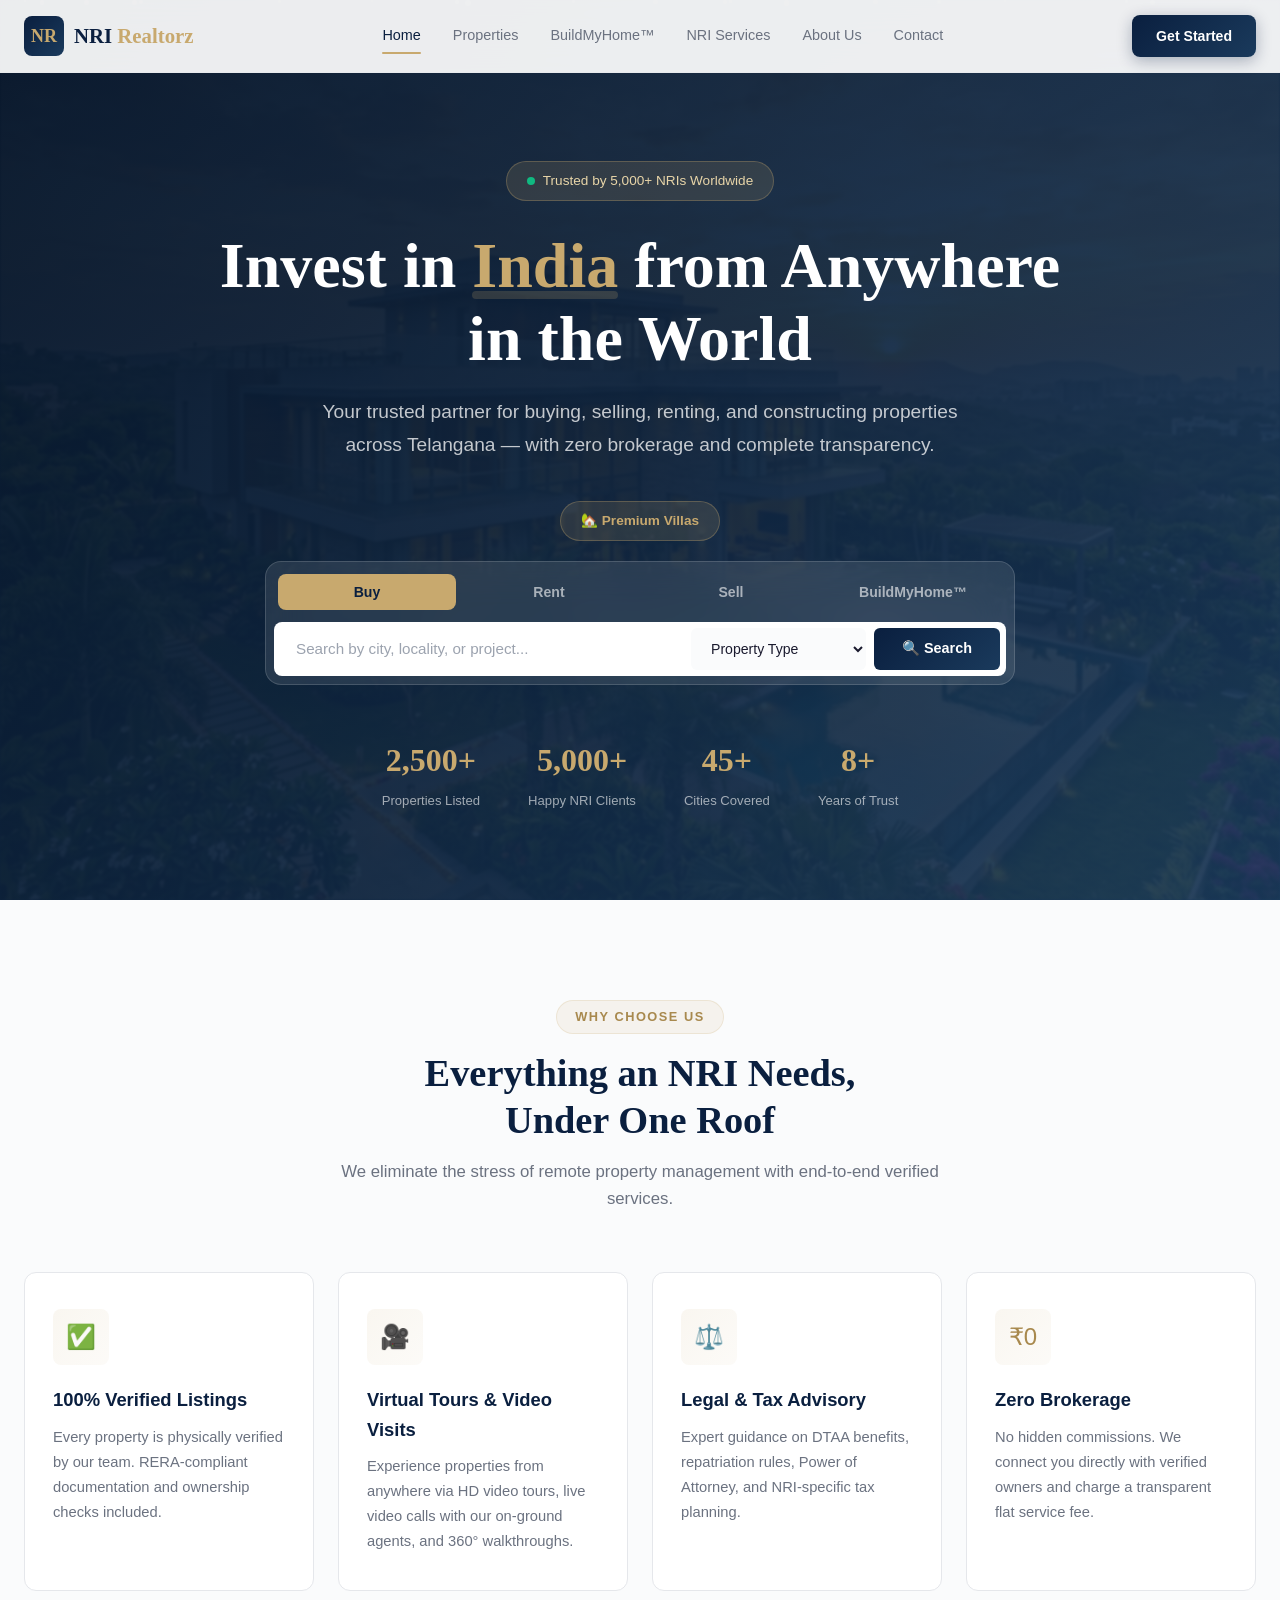
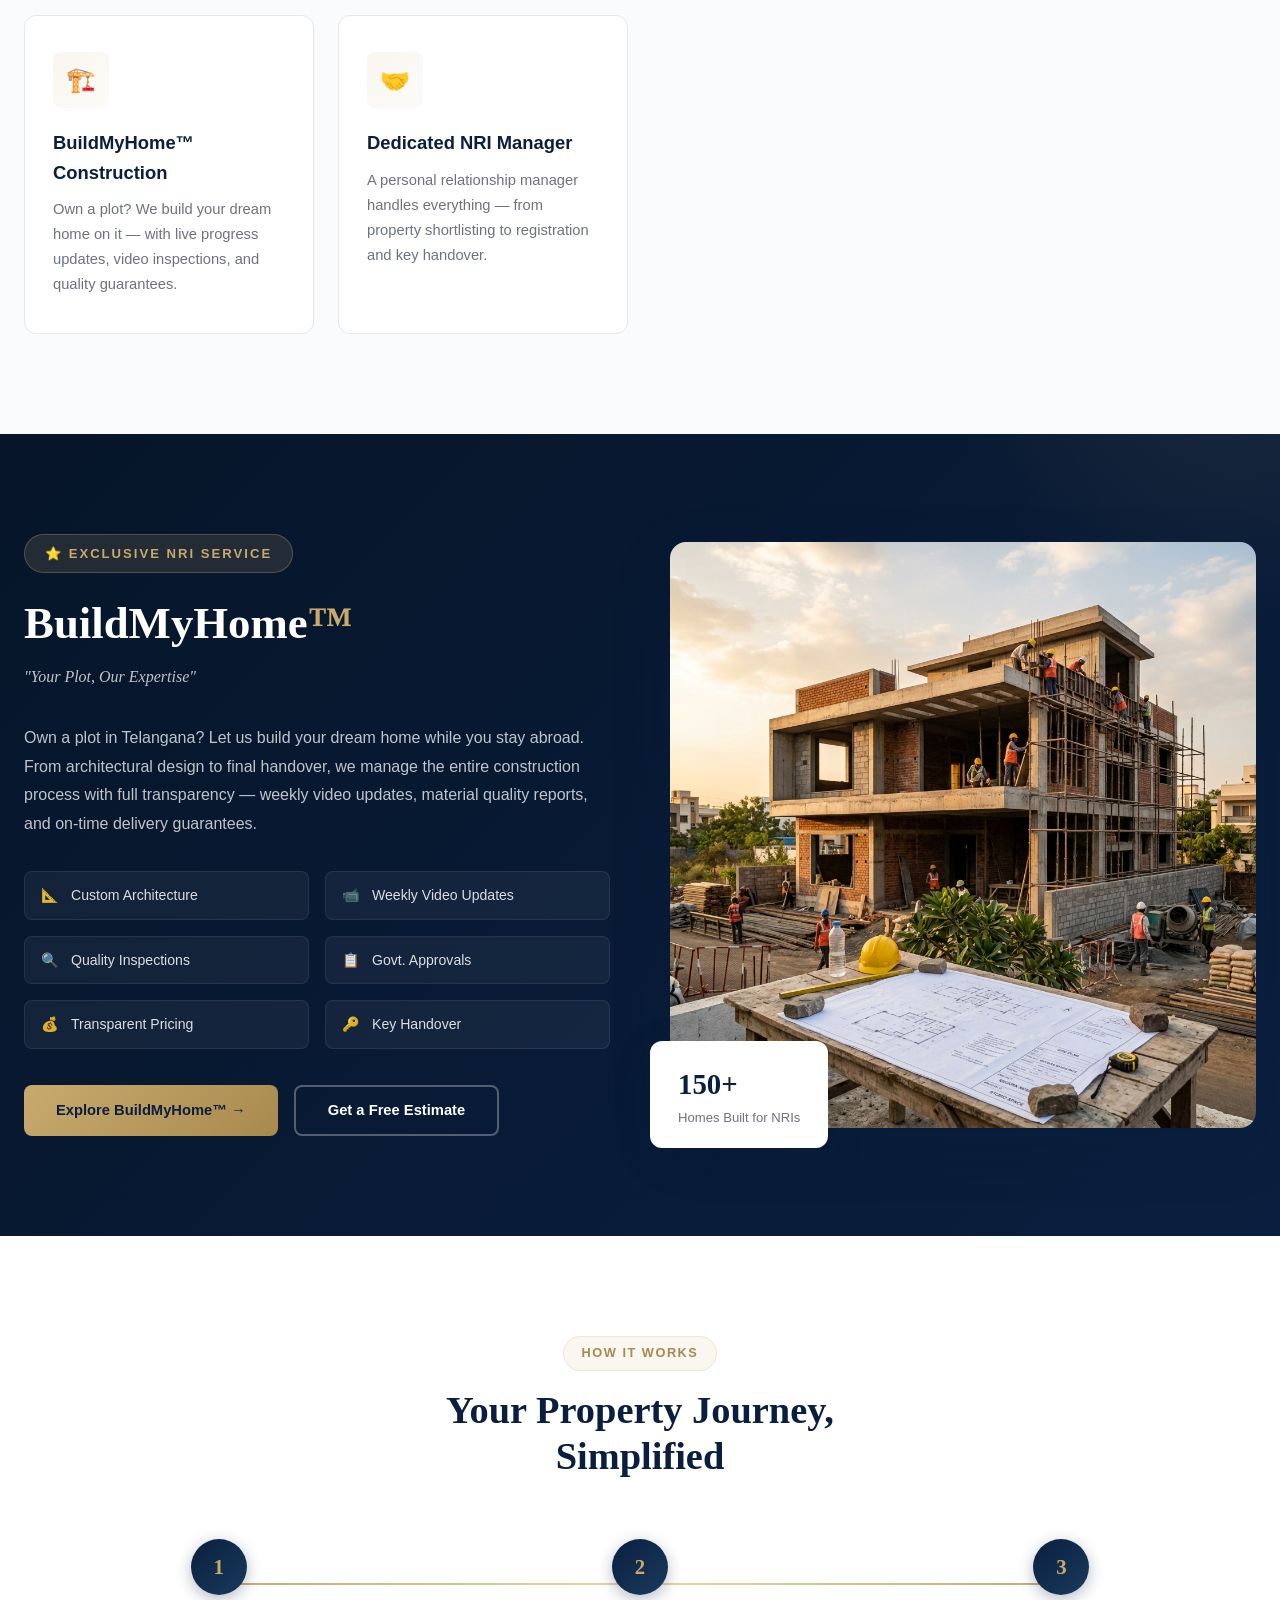
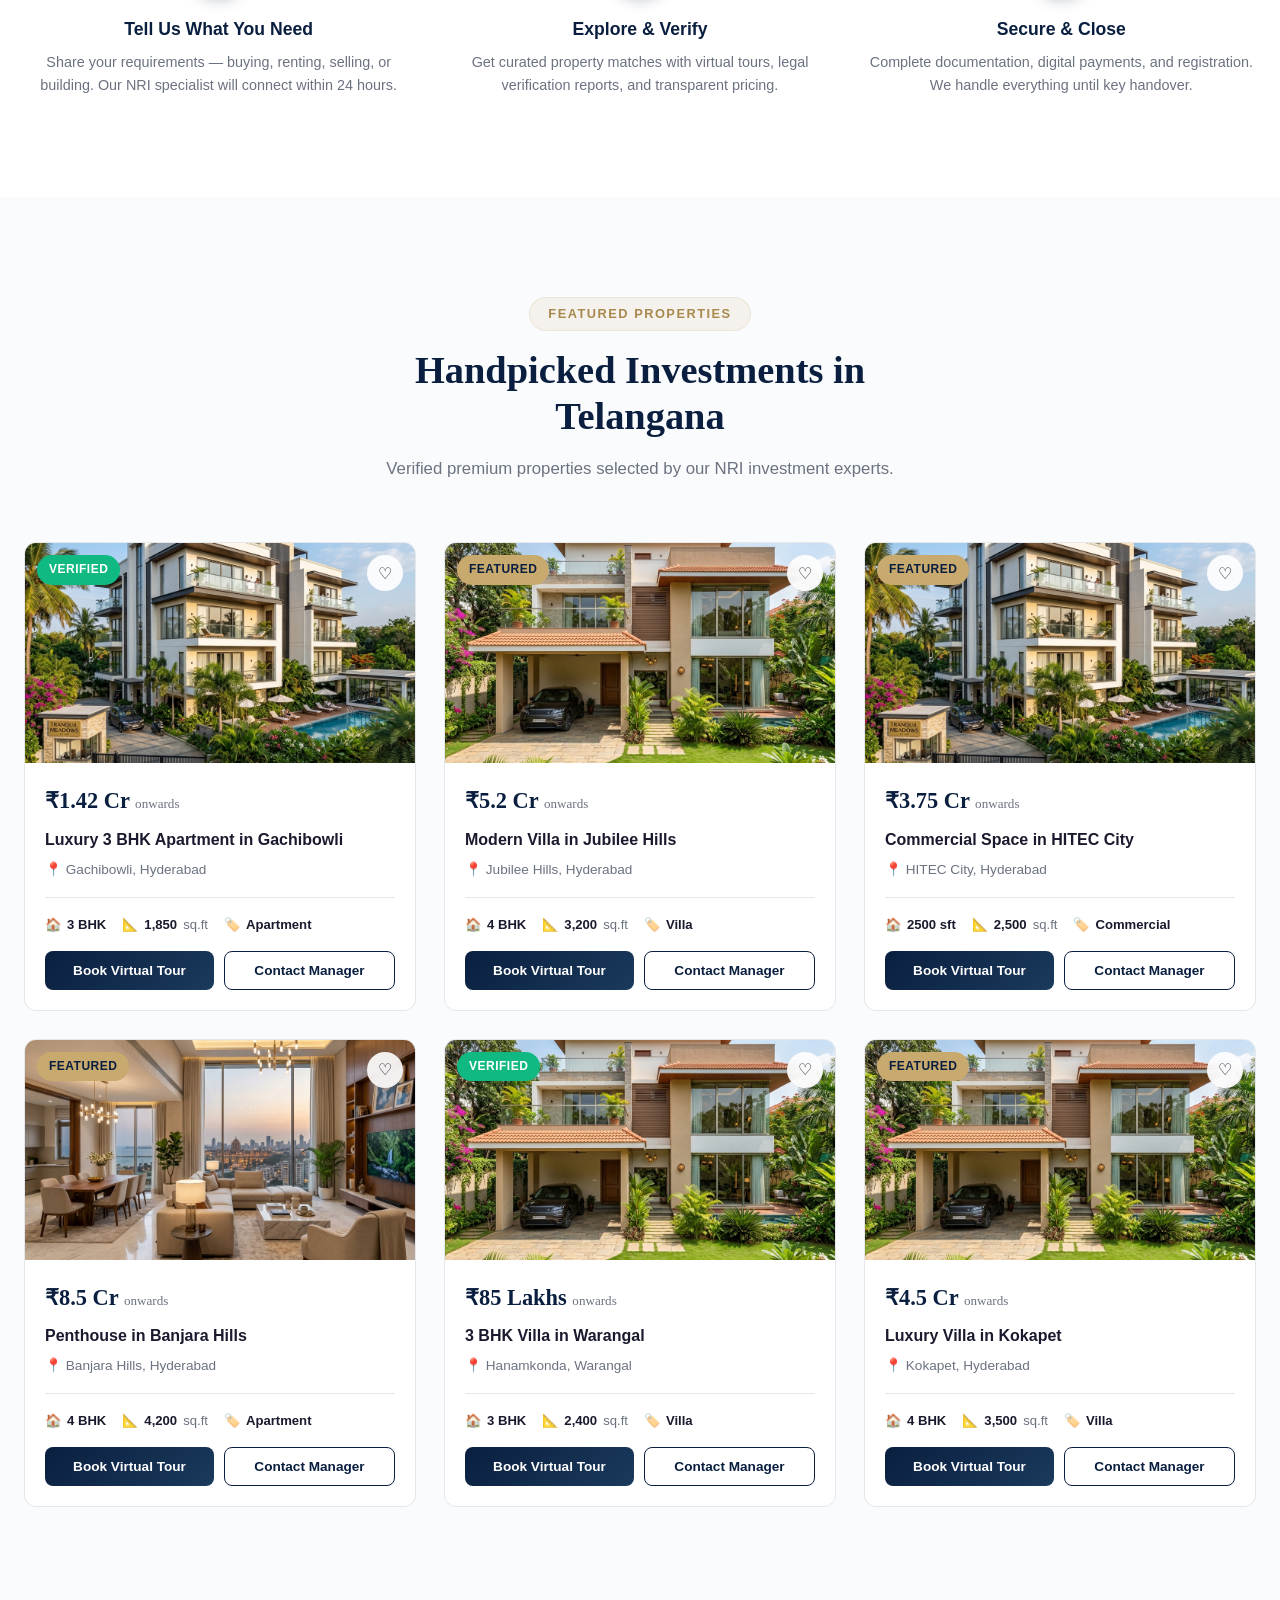
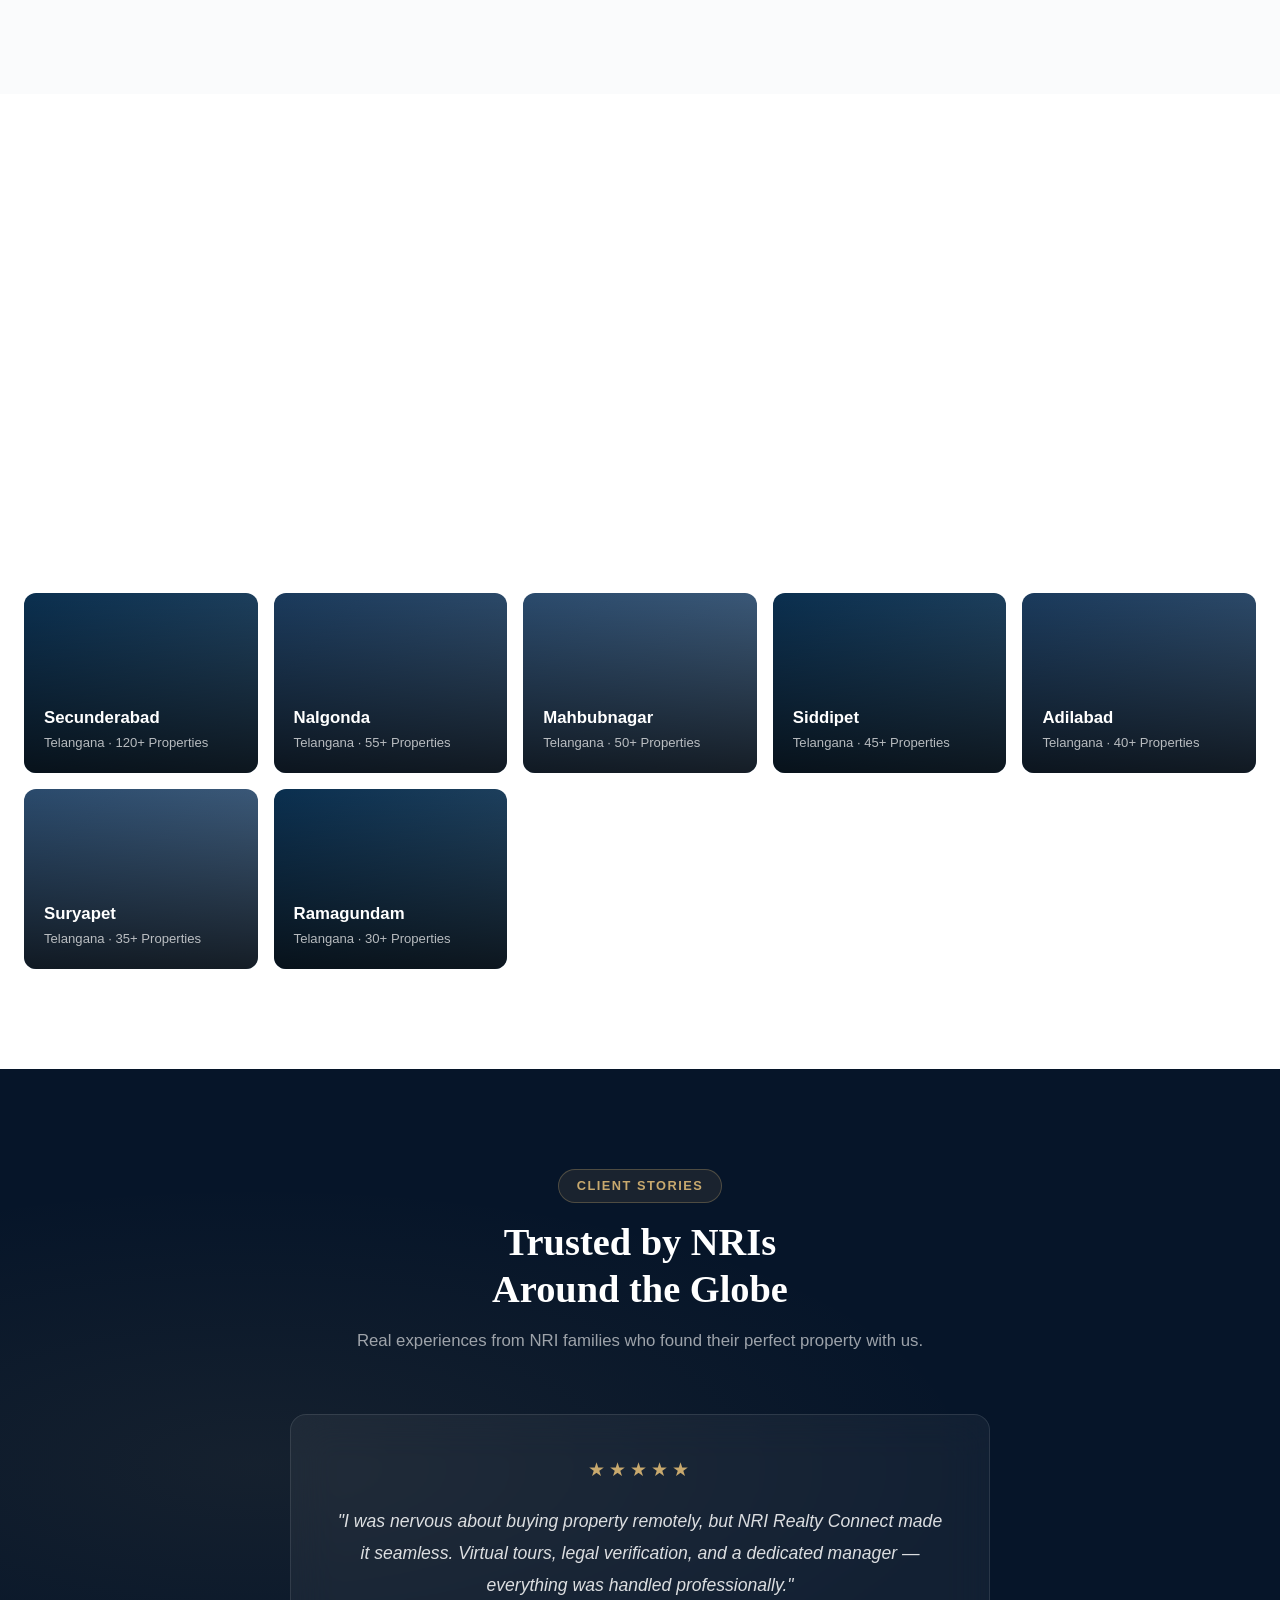
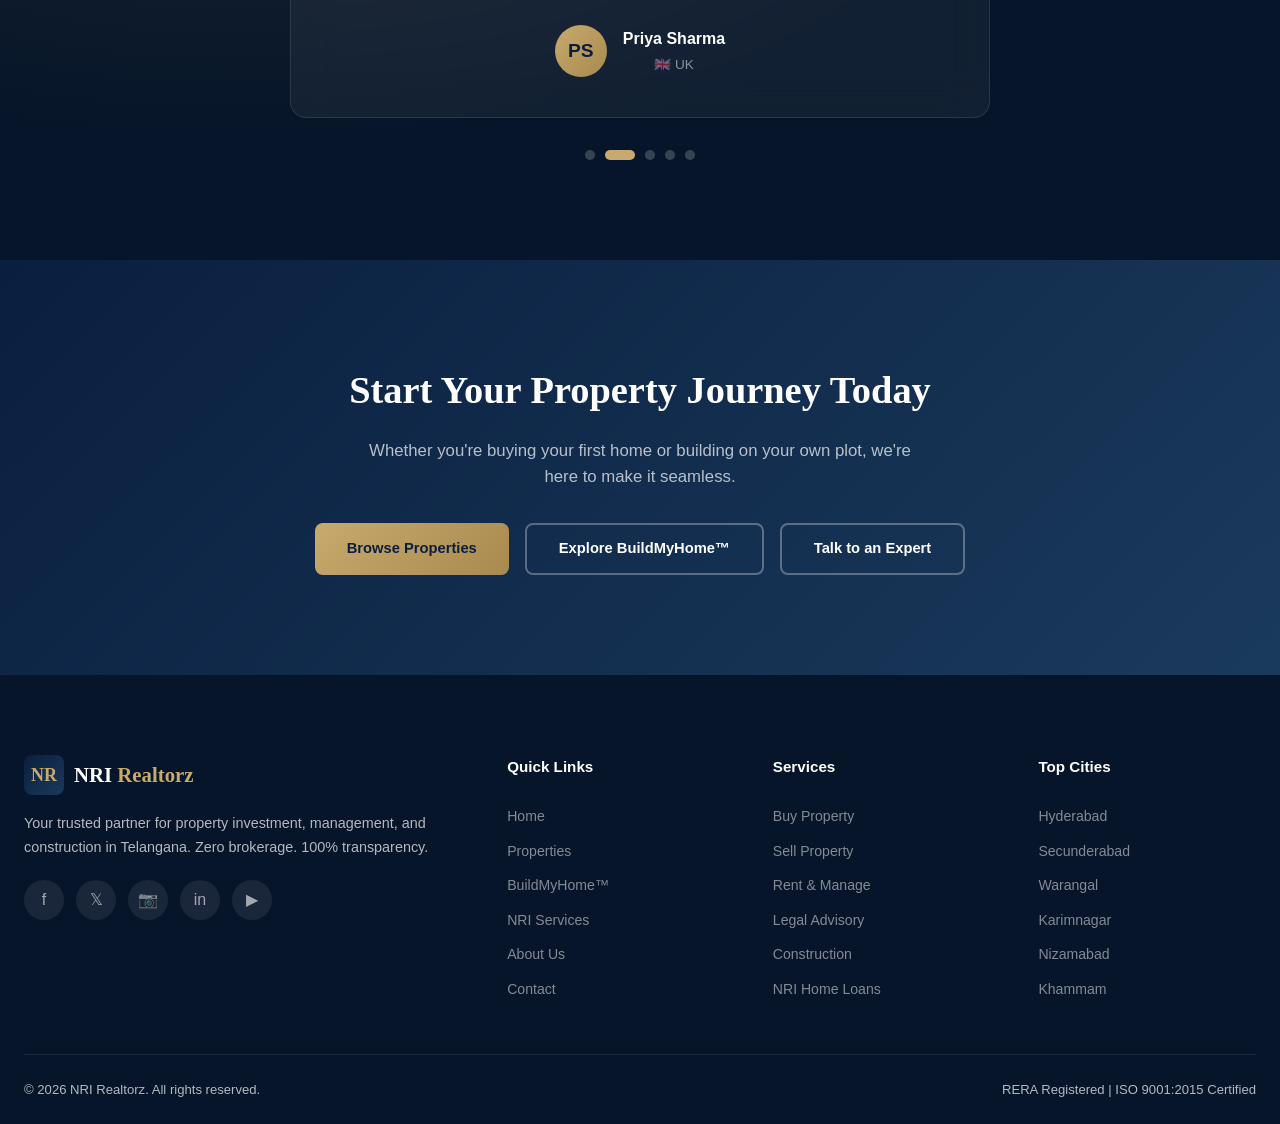
==== index.html @ 064e8bcd "Major update: Rebrand to NRI Realtorz, hero carousel with 15s rotation, Telangana market prices, gov" ====
<!DOCTYPE html>
<html lang="en">
<head>
  <meta charset="UTF-8">
  <meta name="viewport" content="width=device-width, initial-scale=1.0">
  <title>NRI Realtorz — Invest in India from Anywhere in the World</title>
  <meta name="description" content="Premium property platform for NRIs. Buy, sell, rent and manage properties in Telangana. Zero brokerage, verified listings, virtual tours, BuildMyHome™ construction service.">
  <meta property="og:title" content="NRI Realtorz — Your Trusted NRI Property Partner">
  <meta property="og:description" content="Invest in India from anywhere. Verified properties, zero brokerage, legal support.">
  <meta property="og:type" content="website">
  <meta property="og:url" content="https://nrirealterz.com/">
  <meta property="og:image" content="https://nrirealterz.com/images/hero-cityscape.png">
  <meta name="twitter:card" content="summary_large_image">
  <meta name="twitter:title" content="NRI Realtorz — Invest in India from Anywhere">
  <meta name="twitter:description" content="Premium property platform for NRIs. Zero brokerage, verified listings, BuildMyHome™ construction service.">
  <!-- Security Meta Tags -->
  <meta http-equiv="X-Content-Type-Options" content="nosniff">
  <meta http-equiv="X-Frame-Options" content="DENY">
  <meta http-equiv="X-XSS-Protection" content="1; mode=block">
  <meta http-equiv="Content-Security-Policy" content="default-src 'self'; script-src 'self' 'unsafe-inline' https://fonts.googleapis.com; style-src 'self' 'unsafe-inline' https://fonts.googleapis.com https://fonts.gstatic.com; font-src 'self' https://fonts.gstatic.com; img-src 'self' data: https:; connect-src 'self'; frame-ancestors 'none';">
  <meta name="referrer" content="strict-origin-when-cross-origin">
  <meta http-equiv="Permissions-Policy" content="camera=(), microphone=(), geolocation=(), payment=()">
  <link rel="canonical" href="https://nrirealterz.com/">
  <link rel="stylesheet" href="style.css">
  <link rel="icon" type="image/svg+xml" href="data:image/svg+xml,<svg xmlns='http://www.w3.org/2000/svg' viewBox='0 0 100 100'><text y='.9em' font-size='90'>🏠</text></svg>">
</head>
<body>
  <!-- LOADER -->
  <div class="page-loader" id="pageLoader"><div class="loader-spinner"></div></div>

  <!-- NAVBAR -->
  <nav class="navbar" id="navbar">
    <div class="container">
      <a href="#home" class="nav-logo">
        <div class="nav-logo-icon">NR</div>
        <div class="nav-logo-text">NRI <span>Realtorz</span></div>
      </a>
      <div class="nav-links" id="navLinks">
        <a href="#home" class="active" data-page="home">Home</a>
        <a href="#properties" data-page="properties">Properties</a>
        <a href="#buildmyhome" data-page="buildmyhome">BuildMyHome™</a>
        <a href="#services" data-page="services">NRI Services</a>
        <a href="#about" data-page="about">About Us</a>
        <a href="#contact" data-page="contact">Contact</a>
      </div>
      <a href="#contact" class="nav-cta">Get Started</a>
      <button class="hamburger" id="hamburger" aria-label="Toggle menu">
        <span></span><span></span><span></span>
      </button>
    </div>
  </nav>

  <!-- ==================== HOME PAGE ==================== -->
  <div class="page active" id="page-home">
    <!-- HERO -->
    <section class="hero" id="hero-section">
      <div class="hero-bg hero-bg-active" id="heroBg0" style="background-image:url('images/hero-villa.png')"></div>
      <div class="hero-bg" id="heroBg1" style="background-image:url('images/hero-apartment.png')"></div>
      <div class="hero-bg" id="heroBg2" style="background-image:url('images/hero-construction.png')"></div>
      <div class="hero-bg" id="heroBg3" style="background-image:url('images/hero-plot.png')"></div>
      <div class="hero-overlay"></div>
      <div class="hero-particles" id="heroParticles"></div>
      <div class="hero-content">
        <div class="hero-badge"><span class="dot"></span> Trusted by 5,000+ NRIs Worldwide</div>
        <h1>Invest in <span class="highlight">India</span> from Anywhere in the World</h1>
        <p class="hero-subtitle">Your trusted partner for buying, selling, renting, and constructing properties across Telangana — with zero brokerage and complete transparency.</p>
        <div class="hero-slide-label" id="heroSlideLabel">🏡 Premium Villas</div>
        <div class="hero-search">
          <div class="search-tabs">
            <button class="search-tab active" data-type="buy">Buy</button>
            <button class="search-tab" data-type="rent">Rent</button>
            <button class="search-tab" data-type="sell">Sell</button>
            <button class="search-tab" data-type="build">BuildMyHome™</button>
          </div>
          <div class="search-bar">
            <input type="text" id="heroSearchInput" placeholder="Search by city, locality, or project...">
            <select id="heroSearchType">
              <option value="">Property Type</option>
              <option>Apartment</option>
              <option>Villa</option>
              <option>Independent House</option>
              <option>Plot / Land</option>
              <option>Commercial</option>
            </select>
            <button class="search-btn" id="heroSearchBtn">🔍 Search</button>
          </div>
        </div>
        <div class="hero-stats">
          <div class="hero-stat"><div class="hero-stat-value" data-count="2500">0</div><div class="hero-stat-label">Properties Listed</div></div>
          <div class="hero-stat"><div class="hero-stat-value" data-count="5000">0</div><div class="hero-stat-label">Happy NRI Clients</div></div>
          <div class="hero-stat"><div class="hero-stat-value" data-count="45">0</div><div class="hero-stat-label">Cities Covered</div></div>
          <div class="hero-stat"><div class="hero-stat-value" data-count="8">0</div><div class="hero-stat-label">Years of Trust</div></div>
        </div>
      </div>
    </section>

    <!-- FEATURES -->
    <section class="section" id="features-section">
      <div class="container">
        <div class="section-header reveal">
          <span class="section-badge">Why Choose Us</span>
          <h2 class="section-title">Everything an NRI Needs,<br>Under One Roof</h2>
          <p class="section-subtitle">We eliminate the stress of remote property management with end-to-end verified services.</p>
        </div>
        <div class="features-grid">
          <div class="feature-card reveal">
            <div class="feature-icon">✅</div>
            <h3>100% Verified Listings</h3>
            <p>Every property is physically verified by our team. RERA-compliant documentation and ownership checks included.</p>
          </div>
          <div class="feature-card reveal">
            <div class="feature-icon">🎥</div>
            <h3>Virtual Tours & Video Visits</h3>
            <p>Experience properties from anywhere via HD video tours, live video calls with our on-ground agents, and 360° walkthroughs.</p>
          </div>
          <div class="feature-card reveal">
            <div class="feature-icon">⚖️</div>
            <h3>Legal & Tax Advisory</h3>
            <p>Expert guidance on DTAA benefits, repatriation rules, Power of Attorney, and NRI-specific tax planning.</p>
          </div>
          <div class="feature-card reveal">
            <div class="feature-icon">₹0</div>
            <h3>Zero Brokerage</h3>
            <p>No hidden commissions. We connect you directly with verified owners and charge a transparent flat service fee.</p>
          </div>
          <div class="feature-card reveal">
            <div class="feature-icon">🏗️</div>
            <h3>BuildMyHome™ Construction</h3>
            <p>Own a plot? We build your dream home on it — with live progress updates, video inspections, and quality guarantees.</p>
          </div>
          <div class="feature-card reveal">
            <div class="feature-icon">🤝</div>
            <h3>Dedicated NRI Manager</h3>
            <p>A personal relationship manager handles everything — from property shortlisting to registration and key handover.</p>
          </div>
        </div>
      </div>
    </section>

    <!-- BUILDMYHOME HIGHLIGHT -->
    <section class="section buildmyhome-section" id="buildmyhome-highlight">
      <div class="container">
        <div class="buildmyhome-grid">
          <div class="buildmyhome-content reveal-left">
            <div class="buildmyhome-badge">⭐ Exclusive NRI Service</div>
            <h2>BuildMyHome<span>™</span></h2>
            <p class="buildmyhome-tagline">"Your Plot, Our Expertise"</p>
            <p>Own a plot in Telangana? Let us build your dream home while you stay abroad. From architectural design to final handover, we manage the entire construction process with full transparency — weekly video updates, material quality reports, and on-time delivery guarantees.</p>
            <div class="buildmyhome-features">
              <div class="bmh-feature"><span class="bmh-feature-icon">📐</span><span>Custom Architecture</span></div>
              <div class="bmh-feature"><span class="bmh-feature-icon">📹</span><span>Weekly Video Updates</span></div>
              <div class="bmh-feature"><span class="bmh-feature-icon">🔍</span><span>Quality Inspections</span></div>
              <div class="bmh-feature"><span class="bmh-feature-icon">📋</span><span>Govt. Approvals</span></div>
              <div class="bmh-feature"><span class="bmh-feature-icon">💰</span><span>Transparent Pricing</span></div>
              <div class="bmh-feature"><span class="bmh-feature-icon">🔑</span><span>Key Handover</span></div>
            </div>
            <div style="display:flex;gap:16px;flex-wrap:wrap">
              <a href="#buildmyhome" class="btn-accent">Explore BuildMyHome™ →</a>
              <a href="#contact" class="btn-white-outline">Get a Free Estimate</a>
            </div>
          </div>
          <div class="buildmyhome-image reveal-right">
            <img src="images/buildmyhome.png" alt="BuildMyHome Construction">
            <div class="bmh-stats">
              <div class="bmh-stats-value">150+</div>
              <div class="bmh-stats-label">Homes Built for NRIs</div>
            </div>
          </div>
        </div>
      </div>
    </section>

    <!-- HOW IT WORKS -->
    <section class="section" style="background:#fff">
      <div class="container">
        <div class="section-header reveal">
          <span class="section-badge">How It Works</span>
          <h2 class="section-title">Your Property Journey,<br>Simplified</h2>
        </div>
        <div class="steps-grid">
          <div class="step-card reveal"><div class="step-number">1</div><h3>Tell Us What You Need</h3><p>Share your requirements — buying, renting, selling, or building. Our NRI specialist will connect within 24 hours.</p></div>
          <div class="step-card reveal"><div class="step-number">2</div><h3>Explore & Verify</h3><p>Get curated property matches with virtual tours, legal verification reports, and transparent pricing.</p></div>
          <div class="step-card reveal"><div class="step-number">3</div><h3>Secure & Close</h3><p>Complete documentation, digital payments, and registration. We handle everything until key handover.</p></div>
        </div>
      </div>
    </section>

    <!-- FEATURED PROPERTIES -->
    <section class="section" id="featured-properties">
      <div class="container">
        <div class="section-header reveal">
          <span class="section-badge">Featured Properties</span>
          <h2 class="section-title">Handpicked Investments in<br>Telangana</h2>
          <p class="section-subtitle">Verified premium properties selected by our NRI investment experts.</p>
        </div>
        <div class="properties-grid" id="featuredPropertiesGrid"></div>
        <div style="text-align:center;margin-top:40px" class="reveal">
          <a href="#properties" class="btn-accent">View All Properties →</a>
        </div>
      </div>
    </section>

    <!-- CITIES -->
    <section class="section" style="background:#fff">
      <div class="container">
        <div class="section-header reveal">
          <span class="section-badge">Explore Locations</span>
          <h2 class="section-title">Properties Across<br>Telangana</h2>
        </div>
        <div class="cities-grid" id="citiesGrid"></div>
      </div>
    </section>

    <!-- TESTIMONIALS -->
    <section class="section testimonials-section">
      <div class="container">
        <div class="section-header reveal">
          <span class="section-badge" style="border-color:rgba(200,169,110,0.3);color:var(--accent)">Client Stories</span>
          <h2 class="section-title">Trusted by NRIs<br>Around the Globe</h2>
          <p class="section-subtitle">Real experiences from NRI families who found their perfect property with us.</p>
        </div>
        <div class="testimonials-carousel reveal">
          <div class="testimonials-track" id="testimonialsTrack"></div>
          <div class="testimonial-dots" id="testimonialDots"></div>
        </div>
      </div>
    </section>

    <!-- CTA -->
    <section class="section cta-section">
      <div class="container">
        <div class="cta-content reveal">
          <h2>Start Your Property Journey Today</h2>
          <p>Whether you're buying your first home or building on your own plot, we're here to make it seamless.</p>
          <div class="cta-buttons">
            <a href="#properties" class="btn-accent">Browse Properties</a>
            <a href="#buildmyhome" class="btn-white-outline">Explore BuildMyHome™</a>
            <a href="#contact" class="btn-white-outline">Talk to an Expert</a>
          </div>
        </div>
      </div>
    </section>
  </div>

  <!-- ==================== PROPERTIES PAGE ==================== -->
  <div class="page" id="page-properties">
    <section style="padding-top:100px">
      <div class="container">
        <div class="section-header">
          <span class="section-badge">Property Listings</span>
          <h2 class="section-title">Find Your Perfect Property</h2>
          <p class="section-subtitle">Browse verified listings across Telangana</p>
        </div>
        <div class="filters-bar" id="filtersBar">
          <div class="filters-row">
            <div class="filter-group">
              <label>State</label>
              <select id="filterState"><option value="">All States</option><option>Telangana</option></select>
            </div>
            <div class="filter-group">
              <label>City</label>
              <select id="filterCity"><option value="">All Cities</option></select>
            </div>
            <div class="filter-group">
              <label>Property Type</label>
              <select id="filterType"><option value="">All Types</option><option>Apartment</option><option>Villa</option><option>Independent House</option><option>Plot / Land</option><option>Commercial</option></select>
            </div>
            <div class="filter-group">
              <label>Budget (₹)</label>
              <select id="filterBudget"><option value="">Any Budget</option><option value="0-3000000">Up to 30 Lakhs</option><option value="3000000-5000000">30-50 Lakhs</option><option value="5000000-10000000">50 Lakhs - 1 Cr</option><option value="10000000-30000000">1 Cr - 3 Cr</option><option value="30000000-999999999">3 Cr+</option></select>
            </div>
            <div class="filter-group">
              <label>Listing</label>
              <select id="filterListing"><option value="">Buy / Rent</option><option>Buy</option><option>Rent</option></select>
            </div>
            <button class="search-btn filter-btn" id="applyFilters">Apply Filters</button>
          </div>
        </div>
        <div class="properties-grid" id="allPropertiesGrid"></div>
        <p id="noResults" style="display:none;text-align:center;padding:40px;color:var(--text-secondary);font-size:1.1rem;">No properties match your filters. Try adjusting your criteria.</p>
      </div>
    </section>
  </div>

  <!-- ==================== BUILDMYHOME PAGE ==================== -->
  <div class="page" id="page-buildmyhome">
    <section class="hero" style="min-height:70vh">
      <div class="hero-bg" style="background-image:url('images/buildmyhome.png')"></div>
      <div class="hero-overlay"></div>
      <div class="hero-content">
        <div class="hero-badge"><span class="dot"></span> Exclusive NRI Construction Service</div>
        <h1>BuildMyHome<span class="highlight">™</span></h1>
        <p class="hero-subtitle" style="font-family:var(--font-display);font-size:1.3rem;color:var(--accent-light)">"Your Plot, Our Expertise"</p>
        <p class="hero-subtitle">Own land in Telangana? We design, approve, construct, and deliver your dream home while you stay abroad. Complete transparency with weekly video reports.</p>
        <div style="display:flex;gap:16px;justify-content:center;flex-wrap:wrap">
          <a href="#contact" class="btn-accent">Get Free Consultation →</a>
          <a href="#" class="btn-white-outline" onclick="showToast('Our team will call you within 24 hours!');return false;">Request Callback</a>
        </div>
      </div>
    </section>
    <section class="section" style="background:#fff">
      <div class="container">
        <div class="section-header reveal">
          <span class="section-badge">The Process</span>
          <h2 class="section-title">How BuildMyHome™ Works</h2>
          <p class="section-subtitle">A transparent 6-step journey from blueprint to key handover</p>
        </div>
        <div class="features-grid" style="grid-template-columns:repeat(auto-fit,minmax(300px,1fr))">
          <div class="feature-card reveal"><div class="feature-icon">📞</div><h3>1. Consultation Call</h3><p>Share your plot details, vision, and budget. Our architect team creates a custom proposal within 7 days.</p></div>
          <div class="feature-card reveal"><div class="feature-icon">📐</div><h3>2. Design & Planning</h3><p>Get 3D renders, floor plans, and material specifications. Revise until you're 100% satisfied.</p></div>
          <div class="feature-card reveal"><div class="feature-icon">📋</div><h3>3. Approvals & Permits</h3><p>We handle all government approvals, building permits, and RERA compliance on your behalf.</p></div>
          <div class="feature-card reveal"><div class="feature-icon">🏗️</div><h3>4. Construction Begins</h3><p>Our vetted contractors begin work. You receive weekly video updates and a live project dashboard.</p></div>
          <div class="feature-card reveal"><div class="feature-icon">🔍</div><h3>5. Quality Inspections</h3><p>Independent third-party inspections at every milestone. Detailed reports shared with photos and videos.</p></div>
          <div class="feature-card reveal"><div class="feature-icon">🔑</div><h3>6. Handover & Registry</h3><p>Final walkthrough via video, completion certificate, and property registration — all managed by us.</p></div>
        </div>
      </div>
    </section>
    <section class="section">
      <div class="container">
        <div class="section-header reveal">
          <span class="section-badge">Pricing</span>
          <h2 class="section-title">Transparent Construction Packages</h2>
        </div>
        <div class="features-grid" style="grid-template-columns:repeat(auto-fit,minmax(300px,1fr))">
          <div class="feature-card reveal" style="text-align:center;border-top:3px solid var(--border)">
            <h3>Standard Build</h3>
            <div style="font-family:var(--font-display);font-size:2rem;font-weight:700;color:var(--primary);margin:16px 0">₹2,499/sq ft</div>
            <p>Quality construction with standard finishes. Ideal for residential homes up to 2,500 sq ft.</p>
            <ul style="text-align:left;margin:20px 0;display:flex;flex-direction:column;gap:8px;font-size:0.9rem;color:var(--text-secondary)">
              <li>✓ Structural design included</li><li>✓ Standard branded materials</li><li>✓ Monthly video updates</li><li>✓ 5-year structural warranty</li>
            </ul>
            <a href="#contact" class="btn-primary" style="display:block">Get Quote</a>
          </div>
          <div class="feature-card reveal" style="text-align:center;border-top:3px solid var(--accent)">
            <div style="background:var(--accent);color:var(--primary);padding:4px 16px;border-radius:50px;font-size:0.75rem;font-weight:700;display:inline-block;margin-bottom:12px">MOST POPULAR</div>
            <h3>Premium Build</h3>
            <div style="font-family:var(--font-display);font-size:2rem;font-weight:700;color:var(--primary);margin:16px 0">₹3,499/sq ft</div>
            <p>Premium finishes with smart home features. Perfect for luxury homes and modern villas.</p>
            <ul style="text-align:left;margin:20px 0;display:flex;flex-direction:column;gap:8px;font-size:0.9rem;color:var(--text-secondary)">
              <li>✓ 3D design + architecture</li><li>✓ Premium branded materials</li><li>✓ Weekly video updates</li><li>✓ Smart home wiring</li><li>✓ 10-year structural warranty</li>
            </ul>
            <a href="#contact" class="btn-accent" style="display:block;justify-content:center">Get Quote →</a>
          </div>
          <div class="feature-card reveal" style="text-align:center;border-top:3px solid var(--primary)">
            <h3>Ultra Luxury</h3>
            <div style="font-family:var(--font-display);font-size:2rem;font-weight:700;color:var(--primary);margin:16px 0">₹4,499/sq ft</div>
            <p>Bespoke architecture with international-grade materials and finishes. No compromises.</p>
            <ul style="text-align:left;margin:20px 0;display:flex;flex-direction:column;gap:8px;font-size:0.9rem;color:var(--text-secondary)">
              <li>✓ Celebrity architect design</li><li>✓ Imported materials</li><li>✓ Daily video updates</li><li>✓ Full smart home automation</li><li>✓ Lifetime structural warranty</li>
            </ul>
            <a href="#contact" class="btn-primary" style="display:block">Contact Us</a>
          </div>
        </div>
      </div>
    </section>
    <!-- Government Construction Rates -->
    <section class="section" style="background:var(--bg)">
      <div class="container">
        <div class="section-header reveal">
          <span class="section-badge">Government Rates</span>
          <h2 class="section-title">Telangana Govt. Construction Charges<br>(TSIIC/GHMC Reference 2024-25)</h2>
          <p class="section-subtitle">Separate government charges applicable in addition to our construction packages.</p>
        </div>
        <div class="features-grid" style="grid-template-columns:repeat(auto-fit,minmax(260px,1fr))">
          <div class="feature-card reveal" style="text-align:center">
            <div class="feature-icon" style="margin:0 auto 16px">📋</div>
            <h3>Building Permission</h3>
            <div style="font-family:var(--font-display);font-size:1.4rem;font-weight:700;color:var(--accent-dark);margin:8px 0">₹30 - ₹60/sq ft</div>
            <p>GHMC/Municipality building permission charges. Varies by zone and corporation limits.</p>
          </div>
          <div class="feature-card reveal" style="text-align:center">
            <div class="feature-icon" style="margin:0 auto 16px">🏗️</div>
            <h3>Development Charges</h3>
            <div style="font-family:var(--font-display);font-size:1.4rem;font-weight:700;color:var(--accent-dark);margin:8px 0">₹100 - ₹200/sq ft</div>
            <p>Infrastructure development charges levied by GHMC/HMDA based on zone classification.</p>
          </div>
          <div class="feature-card reveal" style="text-align:center">
            <div class="feature-icon" style="margin:0 auto 16px">📄</div>
            <h3>Registration & Stamp Duty</h3>
            <div style="font-family:var(--font-display);font-size:1.4rem;font-weight:700;color:var(--accent-dark);margin:8px 0">7.5% of Value</div>
            <p>Stamp duty (6%) + Registration (1.5%) on market value as per TS Govt. rates.</p>
          </div>
          <div class="feature-card reveal" style="text-align:center">
            <div class="feature-icon" style="margin:0 auto 16px">⚡</div>
            <h3>Utility Connections</h3>
            <div style="font-family:var(--font-display);font-size:1.4rem;font-weight:700;color:var(--accent-dark);margin:8px 0">₹25,000 - ₹75,000</div>
            <p>TSSPDCL electrical connection, HMWSSB water connection, and sewage charges.</p>
          </div>
          <div class="feature-card reveal" style="text-align:center">
            <div class="feature-icon" style="margin:0 auto 16px">🏛️</div>
            <h3>Setback & Layout</h3>
            <div style="font-family:var(--font-display);font-size:1.4rem;font-weight:700;color:var(--accent-dark);margin:8px 0">₹50 - ₹120/sq ft</div>
            <p>Layout approval, NOC, conversion charges for agricultural to residential land.</p>
          </div>
          <div class="feature-card reveal" style="text-align:center">
            <div class="feature-icon" style="margin:0 auto 16px">💰</div>
            <h3>Labour Cess</h3>
            <div style="font-family:var(--font-display);font-size:1.4rem;font-weight:700;color:var(--accent-dark);margin:8px 0">1% of Cost</div>
            <p>Building and Other Construction Workers Cess as per Telangana state regulations.</p>
          </div>
        </div>
        <div style="text-align:center;margin-top:32px">
          <p style="color:var(--text-secondary);font-size:0.85rem;font-style:italic">* Rates are approximate and vary by municipality/zone. Our team provides exact estimates during consultation.</p>
          <a href="#contact" class="btn-accent" style="margin-top:16px">Get Detailed Estimate →</a>
        </div>
      </div>
    </section>
  </div>

  <!-- ==================== SERVICES PAGE ==================== -->
  <div class="page" id="page-services">
    <section style="padding-top:100px">
      <div class="container">
        <div class="section-header">
          <span class="section-badge">NRI Services</span>
          <h2 class="section-title">Complete Property Solutions<br>for NRIs</h2>
          <p class="section-subtitle">End-to-end support designed specifically for Non-Resident Indians.</p>
        </div>
        <div class="services-tabs" id="servicesTabs">
          <button class="service-tab active" data-service="buying">🏠 Buying</button>
          <button class="service-tab" data-service="selling">💰 Selling</button>
          <button class="service-tab" data-service="renting">🔑 Renting & Management</button>
          <button class="service-tab" data-service="legal">⚖️ Legal & Tax</button>
        </div>
        <!-- Buying -->
        <div class="service-content active" id="service-buying">
          <div class="service-detail-grid">
            <div class="service-detail-content">
              <h3>Buying Property as an NRI</h3>
              <p>We make property buying seamless with NRI home loan assistance, thorough verification, and complete documentation support — so you can invest confidently from abroad.</p>
              <div class="service-steps">
                <div class="service-step"><div class="service-step-num">1</div><div><h4>Requirement Analysis</h4><p>Share your investment goals & budget. We curate matching properties.</p></div></div>
                <div class="service-step"><div class="service-step-num">2</div><div><h4>Virtual Property Tours</h4><p>HD video walkthroughs and live video calls from the property site.</p></div></div>
                <div class="service-step"><div class="service-step-num">3</div><div><h4>Legal Verification</h4><p>Title check, RERA verification, encumbrance certificate review.</p></div></div>
                <div class="service-step"><div class="service-step-num">4</div><div><h4>NRI Home Loan</h4><p>Partnership with SBI, HDFC, ICICI for NRI-specific home loan products.</p></div></div>
                <div class="service-step"><div class="service-step-num">5</div><div><h4>Registration & Handover</h4><p>POA-based registration, documentation, and key handover.</p></div></div>
              </div>
            </div>
            <div class="service-image-placeholder"><img src="images/property-luxury.png" alt="Buying property"></div>
          </div>
        </div>
        <!-- Selling -->
        <div class="service-content" id="service-selling">
          <div class="service-detail-grid">
            <div class="service-detail-content">
              <h3>Selling Your Property from Abroad</h3>
              <p>List and sell your property without traveling to India. We handle market valuation, listing, buyer screening, negotiation, and complete registration.</p>
              <div class="service-steps">
                <div class="service-step"><div class="service-step-num">1</div><div><h4>Free Market Valuation</h4><p>AI-powered pricing + expert on-ground assessment.</p></div></div>
                <div class="service-step"><div class="service-step-num">2</div><div><h4>Professional Listing</h4><p>HD photography, virtual tour creation, premium listing.</p></div></div>
                <div class="service-step"><div class="service-step-num">3</div><div><h4>Buyer Screening</h4><p>Verified buyer matching with background checks.</p></div></div>
                <div class="service-step"><div class="service-step-num">4</div><div><h4>Negotiation & Closure</h4><p>Expert negotiation, legal documentation, registration via POA.</p></div></div>
              </div>
            </div>
            <div class="service-image-placeholder"><img src="images/property-apartment.png" alt="Selling property"></div>
          </div>
        </div>
        <!-- Renting -->
        <div class="service-content" id="service-renting">
          <div class="service-detail-grid">
            <div class="service-detail-content">
              <h3>Renting & Property Management</h3>
              <p>Leave your property in expert hands. From tenant finding to rent collection, maintenance to legal compliance — we manage everything while you stay abroad.</p>
              <div class="service-steps">
                <div class="service-step"><div class="service-step-num">1</div><div><h4>Tenant Discovery</h4><p>Background-verified tenant shortlisting and screening.</p></div></div>
                <div class="service-step"><div class="service-step-num">2</div><div><h4>Rental Agreement</h4><p>Legally compliant agreement creation and registration.</p></div></div>
                <div class="service-step"><div class="service-step-num">3</div><div><h4>Rent Collection</h4><p>Automated monthly rent collection and direct bank transfer.</p></div></div>
                <div class="service-step"><div class="service-step-num">4</div><div><h4>Maintenance & Reports</h4><p>Periodic property inspections, repair coordination, monthly reports.</p></div></div>
              </div>
            </div>
            <div class="service-image-placeholder"><img src="images/property-villa.png" alt="Property management"></div>
          </div>
        </div>
        <!-- Legal -->
        <div class="service-content" id="service-legal">
          <div class="service-detail-grid">
            <div class="service-detail-content">
              <h3>Legal & Tax Advisory for NRIs</h3>
              <p>Navigate India's property laws with confidence. Our legal experts specialize in NRI property regulations, DTAA benefits, and tax-efficient investing.</p>
              <div class="service-steps">
                <div class="service-step"><div class="service-step-num">📜</div><div><h4>DTAA Benefits</h4><p>Claim Double Taxation Avoidance Agreement benefits across 90+ countries.</p></div></div>
                <div class="service-step"><div class="service-step-num">💸</div><div><h4>Repatriation Rules</h4><p>Expert guidance on selling proceeds repatriation under FEMA regulations.</p></div></div>
                <div class="service-step"><div class="service-step-num">📝</div><div><h4>Power of Attorney</h4><p>POA drafting, attestation guidance for Indian consulates worldwide.</p></div></div>
                <div class="service-step"><div class="service-step-num">🏛️</div><div><h4>Property Registration</h4><p>Complete registration support including stamp duty optimization.</p></div></div>
              </div>
            </div>
            <div class="service-image-placeholder" style="background:linear-gradient(135deg,#0A1F3F,#1A3A5C);display:flex;align-items:center;justify-content:center;flex-direction:column;gap:20px;padding:40px">
              <div style="font-size:64px">⚖️</div>
              <div style="color:var(--accent);font-family:var(--font-display);font-size:1.5rem;text-align:center">Expert Legal Advisory<br>for NRI Property Matters</div>
            </div>
          </div>
        </div>
        <!-- FAQ -->
        <div style="margin-top:80px">
          <div class="section-header reveal">
            <span class="section-badge">FAQ</span>
            <h2 class="section-title">Frequently Asked Questions</h2>
          </div>
          <div class="faq-list" id="faqList"></div>
        </div>
      </div>
    </section>
  </div>

  <!-- ==================== ABOUT PAGE ==================== -->
  <div class="page" id="page-about">
    <section style="padding-top:100px">
      <div class="container">
        <div class="section-header">
          <span class="section-badge">About Us</span>
          <h2 class="section-title">Building Trust,<br>One Home at a Time</h2>
          <p class="section-subtitle">NRI Realtorz was founded with a single mission: to make property investment in India as easy and transparent as investing locally.</p>
        </div>
        <!-- Timeline -->
        <div class="timeline reveal">
          <div class="timeline-item"><div class="timeline-dot"></div><div class="timeline-content"><span class="year">2018</span><h4>Founded in Hyderabad</h4><p>Started with a vision to help NRIs invest in Telangana properties with zero brokerage.</p></div></div>
          <div class="timeline-item"><div class="timeline-dot"></div><div class="timeline-content"><span class="year">2019</span><h4>Expanded Across Telangana</h4><p>Extended services across Telangana — Warangal, Karimnagar, Nizamabad, and more.</p></div></div>
          <div class="timeline-item"><div class="timeline-dot"></div><div class="timeline-content"><span class="year">2020</span><h4>Virtual Tours Launch</h4><p>Launched HD virtual tour technology — demand surged 300% during the pandemic.</p></div></div>
          <div class="timeline-item"><div class="timeline-dot"></div><div class="timeline-content"><span class="year">2022</span><h4>BuildMyHome™ Launched</h4><p>Introduced our flagship construction service for NRIs who own plots in India.</p></div></div>
          <div class="timeline-item"><div class="timeline-dot"></div><div class="timeline-content"><span class="year">2024</span><h4>5,000+ Happy NRIs</h4><p>Crossed 5,000 satisfied NRI clients across 25+ countries worldwide.</p></div></div>
          <div class="timeline-item"><div class="timeline-dot"></div><div class="timeline-content"><span class="year">2026</span><h4>AI-Powered Platform</h4><p>Next-gen property matching with AI recommendations and instant legal document processing.</p></div></div>
        </div>
        <!-- Trust Badges -->
        <div class="trust-badges reveal">
          <div class="trust-badge"><div class="trust-badge-icon">🏛️</div><div><h4>RERA Registered</h4><p>Fully compliant</p></div></div>
          <div class="trust-badge"><div class="trust-badge-icon">🏆</div><div><h4>ISO 9001:2015</h4><p>Quality certified</p></div></div>
          <div class="trust-badge"><div class="trust-badge-icon">🔒</div><div><h4>Secure Payments</h4><p>256-bit encryption</p></div></div>
          <div class="trust-badge"><div class="trust-badge-icon">🌍</div><div><h4>25+ Countries</h4><p>NRI clients served</p></div></div>
        </div>
        <!-- Mission/Vision -->
        <div class="features-grid" style="margin-top:60px">
          <div class="feature-card reveal" style="text-align:center">
            <div class="feature-icon" style="margin:0 auto 20px">🎯</div>
            <h3>Our Mission</h3>
            <p>To empower NRIs with a transparent, trustworthy, and technology-driven property platform that eliminates distance as a barrier to investing in India.</p>
          </div>
          <div class="feature-card reveal" style="text-align:center">
            <div class="feature-icon" style="margin:0 auto 20px">🔭</div>
            <h3>Our Vision</h3>
            <p>To become India's most trusted NRI property platform — where every transaction is verified, every process is transparent, and every client feels at home.</p>
          </div>
          <div class="feature-card reveal" style="text-align:center">
            <div class="feature-icon" style="margin:0 auto 20px">💎</div>
            <h3>Our Values</h3>
            <p>Transparency in pricing. Integrity in verification. Excellence in service. Innovation in technology. Above all, trust in every interaction.</p>
          </div>
        </div>
        <!-- Leadership Team -->
        <div style="margin-top:80px">
          <div class="section-header reveal">
            <span class="section-badge">Leadership</span>
            <h2 class="section-title">Meet Our Team</h2>
          </div>
          <div class="features-grid" style="grid-template-columns:repeat(auto-fit,minmax(280px,1fr))">
            <div class="feature-card reveal" style="text-align:center;border-top:3px solid var(--accent)">
              <div style="width:80px;height:80px;border-radius:50%;background:linear-gradient(135deg,var(--primary),var(--accent));display:flex;align-items:center;justify-content:center;margin:0 auto 16px;font-size:1.8rem;color:#fff;font-weight:700">AG</div>
              <h3>Akhil Reddy Gade</h3>
              <div style="color:var(--accent);font-weight:600;font-size:0.9rem;margin:8px 0">Founder & CEO</div>
              <p>Visionary leader driving NRI Realtorz's mission to make property investment in India seamless and transparent for NRIs worldwide.</p>
            </div>
            <div class="feature-card reveal" style="text-align:center;border-top:3px solid var(--primary)">
              <div style="width:80px;height:80px;border-radius:50%;background:linear-gradient(135deg,var(--primary),#2A4A6C);display:flex;align-items:center;justify-content:center;margin:0 auto 16px;font-size:1.8rem;color:#fff;font-weight:700">AG</div>
              <h3>Amarender Reddy Gade</h3>
              <div style="color:var(--accent);font-weight:600;font-size:0.9rem;margin:8px 0">Director</div>
              <p>Strategic operations leader overseeing property verification, legal compliance, and client relationship management across Telangana & AP.</p>
            </div>
            <div class="feature-card reveal" style="text-align:center;border-top:3px solid var(--primary)">
              <div style="width:80px;height:80px;border-radius:50%;background:linear-gradient(135deg,#1A3A5C,var(--primary));display:flex;align-items:center;justify-content:center;margin:0 auto 16px;font-size:1.8rem;color:#fff;font-weight:700">VG</div>
              <h3>Vijayakumar Reddy Gade</h3>
              <div style="color:var(--accent);font-weight:600;font-size:0.9rem;margin:8px 0">Director</div>
              <p>Leads the BuildMyHome™ construction division with expertise in project management, quality control, and on-time delivery for NRI clients.</p>
            </div>
          </div>
        </div>
      </div>
    </section>
  </div>

  <!-- ==================== CONTACT PAGE ==================== -->
  <div class="page" id="page-contact">
    <section style="padding-top:100px">
      <div class="container">
        <div class="section-header">
          <span class="section-badge">Contact Us</span>
          <h2 class="section-title">Let's Start Your<br>Property Journey</h2>
          <p class="section-subtitle">Reach out to our NRI specialists for personalized assistance.</p>
        </div>
        <div class="contact-grid">
          <div>
            <form id="contactForm">
              <div class="form-grid">
                <div class="form-group"><label>Full Name *</label><input type="text" id="contactName" placeholder="Your full name" required></div>
                <div class="form-group"><label>Email *</label><input type="email" id="contactEmail" placeholder="your@email.com" required></div>
                <div class="form-group"><label>Phone (with country code) *</label><input type="tel" id="contactPhone" placeholder="+91 XXXXX XXXXX" required></div>
                <div class="form-group"><label>Country of Residence</label>
                  <select id="contactCountry"><option value="">Select Country</option><option>United States</option><option>United Kingdom</option><option>UAE</option><option>Singapore</option><option>Australia</option><option>Canada</option><option>Germany</option><option>Saudi Arabia</option><option>Qatar</option><option>Kuwait</option><option>Other</option></select>
                </div>
                <div class="form-group"><label>I'm Interested In</label>
                  <select id="contactInterest"><option value="">Select Interest</option><option>Buying Property</option><option>Selling Property</option><option>Renting Property</option><option>Property Management</option><option>BuildMyHome™ Construction</option><option>Legal & Tax Advisory</option><option>NRI Home Loan</option></select>
                </div>
                <div class="form-group"><label>Preferred City</label>
                  <select id="contactCity"><option value="">Select City</option><option>Hyderabad</option><option>Warangal</option><option>Nizamabad</option><option>Karimnagar</option><option>Khammam</option><option>Secunderabad</option><option>Nalgonda</option><option>Mahbubnagar</option><option>Other</option></select>
                </div>
                <div class="form-group full-width"><label>Message</label><textarea id="contactMessage" placeholder="Tell us about your requirements..."></textarea></div>
                <div class="form-group full-width"><button type="submit" class="btn-accent" style="width:100%;justify-content:center;padding:14px">Send Inquiry →</button></div>
              </div>
            </form>
          </div>
          <div class="contact-info-cards">
            <div class="contact-info-card"><div class="contact-info-icon">📞</div><div><h4>Call Us (India)</h4><p>+91 90522 01333<br>+91 98486 09986<br>+91 99885 97777<br>Mon-Sat, 9 AM - 8 PM IST</p></div></div>
            <div class="contact-info-card"><div class="contact-info-icon">📧</div><div><h4>Email Us</h4><p>amarender.gade@gmail.com<br>gadereddy1@gmail.com</p></div></div>
            <div class="contact-info-card"><div class="contact-info-icon">📍</div><div><h4>Head Office</h4><p>Financial District, Gachibowli<br>Hyderabad, Telangana 500032</p></div></div>
            <a href="https://wa.me/919052201333?text=Hi%20NRI%20Realty%20Connect%2C%20I%27m%20interested%20in%20property%20services" target="_blank" class="whatsapp-btn">💬 Chat on WhatsApp</a>
            <button class="btn-outline" style="width:100%;margin-top:8px" onclick="showToast('Callback request received! We will call you within 2 hours.')">📞 Request Callback</button>
          </div>
        </div>
      </div>
    </section>
  </div>

  <!-- FOOTER -->
  <footer class="footer">
    <div class="container">
      <div class="footer-grid">
        <div class="footer-brand">
          <a href="#home" class="nav-logo"><div class="nav-logo-icon">NR</div><div class="nav-logo-text">NRI <span>Realtorz</span></div></a>
          <p>Your trusted partner for property investment, management, and construction in Telangana. Zero brokerage. 100% transparency.</p>
          <div class="footer-social">
            <a href="#" aria-label="Facebook">f</a><a href="#" aria-label="Twitter">𝕏</a><a href="#" aria-label="Instagram">📷</a><a href="#" aria-label="LinkedIn">in</a><a href="#" aria-label="YouTube">▶</a>
          </div>
        </div>
        <div class="footer-col">
          <h4>Quick Links</h4>
          <a href="#home">Home</a><a href="#properties">Properties</a><a href="#buildmyhome">BuildMyHome™</a><a href="#services">NRI Services</a><a href="#about">About Us</a><a href="#contact">Contact</a>
        </div>
        <div class="footer-col">
          <h4>Services</h4>
          <a href="#services">Buy Property</a><a href="#services">Sell Property</a><a href="#services">Rent & Manage</a><a href="#services">Legal Advisory</a><a href="#buildmyhome">Construction</a><a href="#services">NRI Home Loans</a>
        </div>
        <div class="footer-col">
          <h4>Top Cities</h4>
          <a href="#properties">Hyderabad</a><a href="#properties">Secunderabad</a><a href="#properties">Warangal</a><a href="#properties">Karimnagar</a><a href="#properties">Nizamabad</a><a href="#properties">Khammam</a>
        </div>
      </div>
      <div class="footer-bottom">
        <span>© 2026 NRI Realtorz. All rights reserved.</span>
        <span>RERA Registered | ISO 9001:2015 Certified</span>
      </div>
    </div>
  </footer>

  <!-- BACK TO TOP -->
  <button class="back-to-top" id="backToTop" aria-label="Back to top">↑</button>
  <!-- TOAST -->
  <div class="toast" id="toast"></div>

  <script src="app.js"></script>
</body>
</html>
---- style.css ----
/* ============================================
   NRI REALTY CONNECT - Design System & Styles
   ============================================ */
@import url('https://fonts.googleapis.com/css2?family=Inter:wght@300;400;500;600;700;800&family=Playfair+Display:wght@400;500;600;700;800&display=swap');

:root {
  --primary: #0A1F3F;
  --primary-light: #1A3A5C;
  --primary-dark: #061529;
  --accent: #C8A96E;
  --accent-light: #E8D5A8;
  --accent-dark: #A8894E;
  --bg: #FAFBFC;
  --surface: #FFFFFF;
  --text: #1A1A2E;
  --text-secondary: #6B7280;
  --text-light: #9CA3AF;
  --success: #10B981;
  --error: #EF4444;
  --warning: #F59E0B;
  --border: #E5E7EB;
  --shadow-sm: 0 1px 3px rgba(10,31,63,0.08);
  --shadow-md: 0 4px 14px rgba(10,31,63,0.1);
  --shadow-lg: 0 10px 40px rgba(10,31,63,0.12);
  --shadow-xl: 0 20px 60px rgba(10,31,63,0.15);
  --radius-sm: 8px;
  --radius-md: 12px;
  --radius-lg: 16px;
  --radius-xl: 24px;
  --font-primary: 'Inter', -apple-system, sans-serif;
  --font-display: 'Playfair Display', Georgia, serif;
  --transition: 0.3s cubic-bezier(0.4, 0, 0.2, 1);
  --transition-slow: 0.5s cubic-bezier(0.4, 0, 0.2, 1);
}

*, *::before, *::after { box-sizing: border-box; margin: 0; padding: 0; }

html { scroll-behavior: smooth; font-size: 16px; }

body {
  font-family: var(--font-primary);
  color: var(--text);
  background: var(--bg);
  line-height: 1.6;
  overflow-x: hidden;
  -webkit-font-smoothing: antialiased;
}

img { max-width: 100%; height: auto; display: block; }
a { text-decoration: none; color: inherit; transition: var(--transition); }
button { cursor: pointer; border: none; outline: none; font-family: inherit; }
ul { list-style: none; }
input, select, textarea { font-family: inherit; outline: none; }

.container { max-width: 1280px; margin: 0 auto; padding: 0 24px; }

/* ===== NAVBAR ===== */
.navbar {
  position: fixed; top: 0; left: 0; right: 0; z-index: 1000;
  background: rgba(255,255,255,0.92);
  backdrop-filter: blur(20px); -webkit-backdrop-filter: blur(20px);
  border-bottom: 1px solid rgba(229,231,235,0.5);
  transition: var(--transition);
}
.navbar.scrolled { background: rgba(255,255,255,0.98); box-shadow: var(--shadow-md); }
.navbar .container { display: flex; align-items: center; justify-content: space-between; height: 72px; }
.nav-logo { display: flex; align-items: center; gap: 10px; }
.nav-logo-icon {
  width: 40px; height: 40px; background: linear-gradient(135deg, var(--primary), var(--primary-light));
  border-radius: var(--radius-sm); display: flex; align-items: center; justify-content: center;
  color: var(--accent); font-size: 18px; font-weight: 800; font-family: var(--font-display);
}
.nav-logo-text { font-family: var(--font-display); font-size: 1.3rem; font-weight: 700; color: var(--primary); }
.nav-logo-text span { color: var(--accent); }
.nav-links { display: flex; align-items: center; gap: 32px; }
.nav-links a {
  font-size: 0.9rem; font-weight: 500; color: var(--text-secondary);
  position: relative; padding: 4px 0;
}
.nav-links a::after {
  content: ''; position: absolute; bottom: -2px; left: 0; width: 0; height: 2px;
  background: var(--accent); transition: var(--transition); border-radius: 2px;
}
.nav-links a:hover, .nav-links a.active { color: var(--primary); }
.nav-links a:hover::after, .nav-links a.active::after { width: 100%; }
.nav-cta {
  background: linear-gradient(135deg, var(--primary), var(--primary-light));
  color: #fff; padding: 10px 24px; border-radius: var(--radius-sm);
  font-size: 0.88rem; font-weight: 600; transition: var(--transition);
  box-shadow: 0 4px 15px rgba(10,31,63,0.3);
}
.nav-cta:hover { transform: translateY(-2px); box-shadow: 0 6px 20px rgba(10,31,63,0.4); }
.hamburger { display: none; flex-direction: column; gap: 5px; background: none; padding: 4px; }
.hamburger span { display: block; width: 24px; height: 2px; background: var(--primary); border-radius: 2px; transition: var(--transition); }

/* ===== PAGE SECTIONS ===== */
.page { display: none; opacity: 0; transform: translateY(20px); transition: opacity 0.4s ease, transform 0.4s ease; }
.page.active { display: block; opacity: 1; transform: translateY(0); }

/* ===== HERO ===== */
.hero {
  position: relative; min-height: 100vh; display: flex; align-items: center;
  background: linear-gradient(135deg, var(--primary-dark) 0%, var(--primary) 50%, var(--primary-light) 100%);
  overflow: hidden; padding-top: 72px;
}
.hero-bg {
  position: absolute; inset: 0; background-size: cover; background-position: center;
  opacity: 0; filter: blur(1px); transition: opacity 1.5s ease-in-out;
  transform: scale(1.05);
}
.hero-bg.hero-bg-active {
  opacity: 0.3; transform: scale(1); transition: opacity 1.5s ease-in-out, transform 15s ease;
}
.hero-overlay { position: absolute; inset: 0; background: linear-gradient(135deg, rgba(6,21,41,0.88), rgba(26,58,92,0.72)); }
.hero-particles { position: absolute; inset: 0; overflow: hidden; }
.hero-particle {
  position: absolute; width: 4px; height: 4px; background: rgba(200,169,110,0.3);
  border-radius: 50%; animation: float-particle 15s infinite linear;
}
@keyframes float-particle {
  0% { transform: translateY(100vh) rotate(0deg); opacity: 0; }
  10% { opacity: 1; }
  90% { opacity: 1; }
  100% { transform: translateY(-100px) rotate(720deg); opacity: 0; }
}
.hero-slide-label {
  display: inline-flex; align-items: center; gap: 8px;
  padding: 8px 20px; background: rgba(200,169,110,0.15);
  border: 1px solid rgba(200,169,110,0.3); border-radius: 50px;
  color: var(--accent); font-size: 0.85rem; font-weight: 600;
  margin-bottom: 20px; transition: opacity 0.5s ease;
  animation: fadeInUp 0.8s ease 0.5s both;
}
.hero-content { position: relative; z-index: 2; text-align: center; max-width: 900px; margin: 0 auto; padding: 60px 24px; }
.hero-badge {
  display: inline-flex; align-items: center; gap: 8px;
  background: rgba(200,169,110,0.15); border: 1px solid rgba(200,169,110,0.3);
  padding: 8px 20px; border-radius: 50px; color: var(--accent-light);
  font-size: 0.85rem; font-weight: 500; margin-bottom: 28px;
  animation: fadeInDown 0.8s ease;
}
.hero-badge .dot { width: 8px; height: 8px; background: var(--success); border-radius: 50%; animation: pulse-dot 2s infinite; }
@keyframes pulse-dot { 0%, 100% { opacity: 1; } 50% { opacity: 0.4; } }
.hero h1 {
  font-family: var(--font-display); font-size: clamp(2.5rem, 5vw, 4rem);
  font-weight: 700; color: #fff; line-height: 1.15; margin-bottom: 20px;
  animation: fadeInUp 0.8s ease 0.2s both;
}
.hero h1 .highlight { color: var(--accent); position: relative; }
.hero h1 .highlight::after {
  content: ''; position: absolute; bottom: 2px; left: 0; width: 100%; height: 8px;
  background: rgba(200,169,110,0.2); border-radius: 4px;
}
.hero-subtitle {
  font-size: clamp(1rem, 2vw, 1.2rem); color: rgba(255,255,255,0.75);
  max-width: 650px; margin: 0 auto 40px; line-height: 1.7;
  animation: fadeInUp 0.8s ease 0.4s both;
}
/* Hero Search */
.hero-search {
  background: rgba(255,255,255,0.1); backdrop-filter: blur(20px);
  border: 1px solid rgba(255,255,255,0.15); border-radius: var(--radius-lg);
  padding: 8px; max-width: 750px; margin: 0 auto;
  animation: fadeInUp 0.8s ease 0.6s both;
}
.search-tabs { display: flex; gap: 4px; margin-bottom: 8px; padding: 4px; }
.search-tab {
  flex: 1; padding: 10px 16px; border-radius: var(--radius-sm);
  background: transparent; color: rgba(255,255,255,0.6);
  font-size: 0.88rem; font-weight: 600; transition: var(--transition);
}
.search-tab.active, .search-tab:hover {
  background: var(--accent); color: var(--primary);
}
.search-bar {
  display: flex; gap: 8px; background: #fff; border-radius: var(--radius-sm); padding: 6px;
}
.search-bar input {
  flex: 1; padding: 12px 16px; border: none; background: transparent;
  font-size: 0.95rem; color: var(--text); min-width: 0;
}
.search-bar input::placeholder { color: var(--text-light); }
.search-bar select {
  padding: 12px 16px; border: none; background: var(--bg); border-radius: 6px;
  font-size: 0.88rem; color: var(--text); cursor: pointer; min-width: 130px;
}
.search-btn {
  padding: 12px 28px; background: linear-gradient(135deg, var(--primary), var(--primary-light));
  color: #fff; border-radius: 6px; font-weight: 600; font-size: 0.9rem;
  transition: var(--transition); white-space: nowrap;
}
.search-btn:hover { box-shadow: 0 4px 15px rgba(10,31,63,0.4); transform: translateY(-1px); }

/* Hero Stats */
.hero-stats {
  display: flex; justify-content: center; gap: 48px; margin-top: 50px;
  animation: fadeInUp 0.8s ease 0.8s both;
}
.hero-stat { text-align: center; }
.hero-stat-value { font-family: var(--font-display); font-size: 2rem; font-weight: 700; color: var(--accent); }
.hero-stat-label { font-size: 0.82rem; color: rgba(255,255,255,0.6); margin-top: 4px; }

/* ===== SECTION COMMONS ===== */
.section { padding: 100px 0; }
.section-header { text-align: center; margin-bottom: 60px; }
.section-badge {
  display: inline-block; padding: 6px 18px; background: rgba(200,169,110,0.1);
  border: 1px solid rgba(200,169,110,0.2); border-radius: 50px;
  color: var(--accent-dark); font-size: 0.8rem; font-weight: 600;
  text-transform: uppercase; letter-spacing: 1.5px; margin-bottom: 16px;
}
.section-title {
  font-family: var(--font-display); font-size: clamp(1.8rem, 3vw, 2.5rem);
  font-weight: 700; color: var(--primary); margin-bottom: 16px; line-height: 1.2;
}
.section-subtitle { font-size: 1.05rem; color: var(--text-secondary); max-width: 600px; margin: 0 auto; }

/* ===== FEATURES GRID ===== */
.features-grid { display: grid; grid-template-columns: repeat(auto-fit, minmax(280px, 1fr)); gap: 24px; }
.feature-card {
  background: var(--surface); border-radius: var(--radius-md); padding: 36px 28px;
  border: 1px solid var(--border); transition: var(--transition);
  position: relative; overflow: hidden;
}
.feature-card::before {
  content: ''; position: absolute; top: 0; left: 0; right: 0; height: 3px;
  background: linear-gradient(90deg, var(--accent), var(--accent-light));
  transform: scaleX(0); transition: var(--transition); transform-origin: left;
}
.feature-card:hover { transform: translateY(-6px); box-shadow: var(--shadow-lg); border-color: transparent; }
.feature-card:hover::before { transform: scaleX(1); }
.feature-icon {
  width: 56px; height: 56px; border-radius: var(--radius-sm);
  background: linear-gradient(135deg, rgba(200,169,110,0.1), rgba(200,169,110,0.05));
  display: flex; align-items: center; justify-content: center;
  font-size: 24px; margin-bottom: 20px; color: var(--accent-dark);
}
.feature-card h3 { font-size: 1.15rem; font-weight: 700; color: var(--primary); margin-bottom: 10px; }
.feature-card p { font-size: 0.92rem; color: var(--text-secondary); line-height: 1.7; }

/* ===== BUILDMYHOME HIGHLIGHT ===== */
.buildmyhome-section { background: linear-gradient(135deg, var(--primary-dark), var(--primary)); position: relative; overflow: hidden; }
.buildmyhome-section::before {
  content: ''; position: absolute; top: -50%; right: -20%; width: 600px; height: 600px;
  background: radial-gradient(circle, rgba(200,169,110,0.1) 0%, transparent 70%);
  border-radius: 50%;
}
.buildmyhome-grid { display: grid; grid-template-columns: 1fr 1fr; gap: 60px; align-items: center; }
.buildmyhome-content { position: relative; z-index: 2; }
.buildmyhome-badge {
  display: inline-flex; align-items: center; gap: 8px; padding: 8px 20px;
  background: rgba(200,169,110,0.15); border: 1px solid rgba(200,169,110,0.3);
  border-radius: 50px; color: var(--accent); font-size: 0.82rem; font-weight: 700;
  text-transform: uppercase; letter-spacing: 2px; margin-bottom: 24px;
}
.buildmyhome-content h2 {
  font-family: var(--font-display); font-size: clamp(2rem, 3.5vw, 2.8rem);
  color: #fff; font-weight: 700; line-height: 1.2; margin-bottom: 12px;
}
.buildmyhome-content h2 span { color: var(--accent); }
.buildmyhome-tagline { font-size: 1.15rem; color: var(--accent-light); font-style: italic; margin-bottom: 20px; font-family: var(--font-display); }
.buildmyhome-content p { color: rgba(255,255,255,0.75); font-size: 1rem; line-height: 1.8; margin-bottom: 32px; }
.buildmyhome-features { display: grid; grid-template-columns: 1fr 1fr; gap: 16px; margin-bottom: 36px; }
.bmh-feature {
  display: flex; align-items: center; gap: 12px; padding: 12px 16px;
  background: rgba(255,255,255,0.05); border-radius: var(--radius-sm);
  border: 1px solid rgba(255,255,255,0.08);
}
.bmh-feature-icon { font-size: 20px; }
.bmh-feature span { color: rgba(255,255,255,0.85); font-size: 0.88rem; font-weight: 500; }
.buildmyhome-image { position: relative; z-index: 2; }
.buildmyhome-image img { border-radius: var(--radius-lg); box-shadow: var(--shadow-xl); }
.buildmyhome-image .bmh-stats {
  position: absolute; bottom: -20px; left: -20px; background: var(--surface);
  padding: 20px 28px; border-radius: var(--radius-md); box-shadow: var(--shadow-lg);
}
.bmh-stats-value { font-family: var(--font-display); font-size: 1.8rem; font-weight: 700; color: var(--primary); }
.bmh-stats-label { font-size: 0.82rem; color: var(--text-secondary); }

/* ===== PROPERTY CARDS ===== */
.properties-grid { display: grid; grid-template-columns: repeat(auto-fill, minmax(340px, 1fr)); gap: 28px; }
.property-card {
  background: var(--surface); border-radius: var(--radius-md); overflow: hidden;
  border: 1px solid var(--border); transition: var(--transition);
}
.property-card:hover { transform: translateY(-6px); box-shadow: var(--shadow-lg); border-color: transparent; }
.property-card-image {
  position: relative; height: 220px; overflow: hidden;
  background: linear-gradient(135deg, #ddd, #eee);
}
.property-card-image img { width: 100%; height: 100%; object-fit: cover; transition: transform 0.5s ease; }
.property-card:hover .property-card-image img { transform: scale(1.05); }
.property-badge {
  position: absolute; top: 12px; left: 12px; padding: 5px 12px;
  background: var(--success); color: #fff; border-radius: 50px;
  font-size: 0.75rem; font-weight: 700; text-transform: uppercase; letter-spacing: 0.5px;
}
.property-badge.featured { background: var(--accent); color: var(--primary); }
.property-badge.buildmyhome-badge-sm { background: linear-gradient(135deg, var(--primary), var(--primary-light)); color: var(--accent); }
.property-wishlist {
  position: absolute; top: 12px; right: 12px; width: 36px; height: 36px;
  background: rgba(255,255,255,0.9); backdrop-filter: blur(10px);
  border-radius: 50%; display: flex; align-items: center; justify-content: center;
  font-size: 16px; transition: var(--transition); cursor: pointer;
}
.property-wishlist:hover { background: #fff; transform: scale(1.1); }
.property-card-body { padding: 20px; }
.property-price {
  font-family: var(--font-display); font-size: 1.4rem; font-weight: 700; color: var(--primary);
}
.property-price span { font-size: 0.82rem; font-weight: 400; color: var(--text-secondary); }
.property-title { font-size: 1rem; font-weight: 600; color: var(--text); margin: 8px 0 6px; }
.property-location { display: flex; align-items: center; gap: 6px; font-size: 0.85rem; color: var(--text-secondary); margin-bottom: 16px; }
.property-specs { display: flex; gap: 16px; padding-top: 16px; border-top: 1px solid var(--border); }
.property-spec { display: flex; align-items: center; gap: 6px; font-size: 0.82rem; color: var(--text-secondary); }
.property-spec strong { color: var(--text); font-weight: 600; }
.property-actions { display: flex; gap: 10px; margin-top: 16px; }
.btn-primary {
  flex: 1; padding: 11px 20px; background: linear-gradient(135deg, var(--primary), var(--primary-light));
  color: #fff; border-radius: var(--radius-sm); font-size: 0.85rem; font-weight: 600;
  text-align: center; transition: var(--transition);
}
.btn-primary:hover { box-shadow: 0 4px 15px rgba(10,31,63,0.3); transform: translateY(-1px); }
.btn-outline {
  flex: 1; padding: 11px 20px; background: transparent;
  border: 1.5px solid var(--primary); color: var(--primary);
  border-radius: var(--radius-sm); font-size: 0.85rem; font-weight: 600;
  text-align: center; transition: var(--transition);
}
.btn-outline:hover { background: var(--primary); color: #fff; }
.btn-accent {
  padding: 12px 32px; background: linear-gradient(135deg, var(--accent), var(--accent-dark));
  color: var(--primary); border-radius: var(--radius-sm); font-size: 0.92rem; font-weight: 700;
  transition: var(--transition); display: inline-flex; align-items: center; gap: 8px;
}
.btn-accent:hover { transform: translateY(-2px); box-shadow: 0 6px 20px rgba(200,169,110,0.4); }
.btn-white-outline {
  padding: 12px 32px; background: transparent; border: 2px solid rgba(255,255,255,0.3);
  color: #fff; border-radius: var(--radius-sm); font-size: 0.92rem; font-weight: 600;
  transition: var(--transition); display: inline-flex; align-items: center; gap: 8px;
}
.btn-white-outline:hover { background: rgba(255,255,255,0.1); border-color: rgba(255,255,255,0.5); }

/* ===== FILTERS BAR ===== */
.filters-bar {
  background: var(--surface); border-radius: var(--radius-md); padding: 24px;
  box-shadow: var(--shadow-md); margin-bottom: 32px; border: 1px solid var(--border);
}
.filters-row { display: flex; gap: 16px; flex-wrap: wrap; align-items: flex-end; }
.filter-group { flex: 1; min-width: 180px; }
.filter-group label { display: block; font-size: 0.8rem; font-weight: 600; color: var(--text-secondary); text-transform: uppercase; letter-spacing: 1px; margin-bottom: 6px; }
.filter-group select, .filter-group input {
  width: 100%; padding: 10px 14px; border: 1.5px solid var(--border);
  border-radius: var(--radius-sm); font-size: 0.9rem; color: var(--text);
  background: var(--bg); transition: var(--transition);
}
.filter-group select:focus, .filter-group input:focus { border-color: var(--accent); box-shadow: 0 0 0 3px rgba(200,169,110,0.1); }
.filter-btn { padding: 10px 28px; white-space: nowrap; }

/* ===== HOW IT WORKS ===== */
.steps-grid { display: grid; grid-template-columns: repeat(3, 1fr); gap: 32px; position: relative; }
.steps-grid::before {
  content: ''; position: absolute; top: 44px; left: 15%; right: 15%; height: 2px;
  background: linear-gradient(90deg, var(--accent), var(--accent-light), var(--accent));
}
.step-card { text-align: center; position: relative; }
.step-number {
  width: 56px; height: 56px; border-radius: 50%; margin: 0 auto 20px;
  background: linear-gradient(135deg, var(--primary), var(--primary-light));
  color: var(--accent); font-family: var(--font-display); font-size: 1.3rem; font-weight: 700;
  display: flex; align-items: center; justify-content: center; position: relative; z-index: 2;
  box-shadow: 0 4px 15px rgba(10,31,63,0.3);
}
.step-card h3 { font-size: 1.1rem; font-weight: 700; color: var(--primary); margin-bottom: 8px; }
.step-card p { font-size: 0.9rem; color: var(--text-secondary); line-height: 1.6; }

/* ===== TESTIMONIALS ===== */
.testimonials-section { background: var(--primary-dark); position: relative; overflow: hidden; }
.testimonials-section::before {
  content: ''; position: absolute; inset: 0;
  background: radial-gradient(ellipse at 20% 50%, rgba(200,169,110,0.08) 0%, transparent 50%);
}
.testimonials-section .section-title { color: #fff; }
.testimonials-section .section-subtitle { color: rgba(255,255,255,0.6); }
.testimonials-carousel { position: relative; overflow: hidden; }
.testimonials-track { display: flex; transition: transform 0.5s ease; }
.testimonial-card {
  min-width: 100%; padding: 0 60px;
}
.testimonial-inner {
  background: rgba(255,255,255,0.05); backdrop-filter: blur(20px);
  border: 1px solid rgba(255,255,255,0.1); border-radius: var(--radius-lg);
  padding: 40px; max-width: 700px; margin: 0 auto; text-align: center;
}
.testimonial-stars { color: var(--accent); font-size: 1.2rem; margin-bottom: 20px; letter-spacing: 4px; }
.testimonial-text { font-size: 1.1rem; color: rgba(255,255,255,0.85); line-height: 1.8; font-style: italic; margin-bottom: 24px; }
.testimonial-author { display: flex; align-items: center; justify-content: center; gap: 16px; }
.testimonial-avatar {
  width: 52px; height: 52px; border-radius: 50%;
  background: linear-gradient(135deg, var(--accent), var(--accent-dark));
  display: flex; align-items: center; justify-content: center;
  font-size: 1.2rem; font-weight: 700; color: var(--primary);
}
.testimonial-info h4 { color: #fff; font-size: 1rem; font-weight: 600; }
.testimonial-info span { color: rgba(255,255,255,0.5); font-size: 0.85rem; }
.testimonial-dots { display: flex; justify-content: center; gap: 10px; margin-top: 32px; }
.testimonial-dot {
  width: 10px; height: 10px; border-radius: 50%; background: rgba(255,255,255,0.2);
  cursor: pointer; transition: var(--transition);
}
.testimonial-dot.active { background: var(--accent); width: 30px; border-radius: 5px; }

/* ===== CITIES SECTION ===== */
.cities-grid { display: grid; grid-template-columns: repeat(auto-fill, minmax(200px, 1fr)); gap: 16px; }
.city-card {
  position: relative; height: 180px; border-radius: var(--radius-md); overflow: hidden;
  cursor: pointer; transition: var(--transition);
  background: linear-gradient(135deg, var(--primary), var(--primary-light));
}
.city-card:hover { transform: translateY(-4px); box-shadow: var(--shadow-lg); }
.city-card-overlay {
  position: absolute; inset: 0; background: linear-gradient(to top, rgba(0,0,0,0.7), transparent);
  display: flex; flex-direction: column; justify-content: flex-end; padding: 20px;
}
.city-card h3 { color: #fff; font-size: 1.05rem; font-weight: 700; }
.city-card span { color: rgba(255,255,255,0.7); font-size: 0.82rem; }

/* ===== SERVICES TABS ===== */
.services-tabs { display: flex; gap: 8px; justify-content: center; margin-bottom: 48px; flex-wrap: wrap; }
.service-tab {
  padding: 12px 28px; border-radius: 50px; background: var(--bg);
  border: 1.5px solid var(--border); font-size: 0.9rem; font-weight: 600;
  color: var(--text-secondary); transition: var(--transition);
}
.service-tab.active, .service-tab:hover {
  background: var(--primary); color: #fff; border-color: var(--primary);
}
.service-content { display: none; animation: fadeInUp 0.4s ease; }
.service-content.active { display: block; }
.service-detail-grid { display: grid; grid-template-columns: 1fr 1fr; gap: 48px; align-items: center; }
.service-detail-content h3 { font-family: var(--font-display); font-size: 1.8rem; font-weight: 700; color: var(--primary); margin-bottom: 16px; }
.service-detail-content p { color: var(--text-secondary); line-height: 1.8; margin-bottom: 24px; }
.service-steps { display: flex; flex-direction: column; gap: 16px; }
.service-step {
  display: flex; gap: 16px; align-items: flex-start; padding: 16px;
  background: var(--bg); border-radius: var(--radius-sm); transition: var(--transition);
}
.service-step:hover { background: #fff; box-shadow: var(--shadow-sm); }
.service-step-num {
  width: 36px; height: 36px; flex-shrink: 0; border-radius: 50%;
  background: linear-gradient(135deg, var(--accent), var(--accent-dark));
  color: var(--primary); display: flex; align-items: center; justify-content: center;
  font-weight: 700; font-size: 0.85rem;
}
.service-step h4 { font-size: 0.95rem; font-weight: 600; color: var(--text); margin-bottom: 4px; }
.service-step p { font-size: 0.85rem; color: var(--text-secondary); }
.service-image-placeholder {
  height: 400px; border-radius: var(--radius-lg); overflow: hidden;
  background: linear-gradient(135deg, var(--primary), var(--primary-light));
  display: flex; align-items: center; justify-content: center;
}
.service-image-placeholder img { width: 100%; height: 100%; object-fit: cover; }

/* ===== FAQ ACCORDION ===== */
.faq-list { max-width: 800px; margin: 0 auto; }
.faq-item { border-bottom: 1px solid var(--border); }
.faq-question {
  width: 100%; padding: 20px 0; display: flex; justify-content: space-between; align-items: center;
  background: none; font-size: 1rem; font-weight: 600; color: var(--text); text-align: left;
}
.faq-question .faq-icon { font-size: 1.4rem; color: var(--accent); transition: var(--transition); }
.faq-question.active .faq-icon { transform: rotate(45deg); }
.faq-answer { max-height: 0; overflow: hidden; transition: max-height 0.3s ease; }
.faq-answer p { padding: 0 0 20px; color: var(--text-secondary); line-height: 1.8; font-size: 0.92rem; }

/* ===== ABOUT TIMELINE ===== */
.timeline { position: relative; max-width: 700px; margin: 0 auto; }
.timeline::before { content: ''; position: absolute; left: 50%; top: 0; bottom: 0; width: 2px; background: var(--accent); transform: translateX(-50%); }
.timeline-item { display: flex; margin-bottom: 40px; position: relative; }
.timeline-item:nth-child(odd) { justify-content: flex-start; padding-right: 55%; }
.timeline-item:nth-child(even) { justify-content: flex-end; padding-left: 55%; }
.timeline-dot {
  position: absolute; left: 50%; top: 20px; width: 16px; height: 16px;
  background: var(--accent); border: 3px solid var(--surface); border-radius: 50%;
  transform: translateX(-50%); z-index: 2; box-shadow: var(--shadow-sm);
}
.timeline-content {
  background: var(--surface); padding: 20px 24px; border-radius: var(--radius-md);
  box-shadow: var(--shadow-sm); border: 1px solid var(--border);
}
.timeline-content h4 { font-size: 1rem; font-weight: 700; color: var(--primary); margin-bottom: 4px; }
.timeline-content .year { font-size: 0.82rem; color: var(--accent-dark); font-weight: 700; display: block; margin-bottom: 8px; }
.timeline-content p { font-size: 0.88rem; color: var(--text-secondary); }

/* ===== CONTACT FORM ===== */
.contact-grid { display: grid; grid-template-columns: 1fr 1fr; gap: 48px; }
.form-grid { display: grid; grid-template-columns: 1fr 1fr; gap: 16px; }
.form-group { display: flex; flex-direction: column; }
.form-group.full-width { grid-column: 1 / -1; }
.form-group label { font-size: 0.82rem; font-weight: 600; color: var(--text); margin-bottom: 6px; text-transform: uppercase; letter-spacing: 0.5px; }
.form-group input, .form-group select, .form-group textarea {
  padding: 12px 16px; border: 1.5px solid var(--border); border-radius: var(--radius-sm);
  font-size: 0.92rem; color: var(--text); background: var(--bg); transition: var(--transition);
}
.form-group input:focus, .form-group select:focus, .form-group textarea:focus { border-color: var(--accent); box-shadow: 0 0 0 3px rgba(200,169,110,0.1); }
.form-group textarea { resize: vertical; min-height: 120px; }
.contact-info-cards { display: flex; flex-direction: column; gap: 20px; }
.contact-info-card {
  display: flex; gap: 16px; padding: 24px; background: var(--surface);
  border-radius: var(--radius-md); border: 1px solid var(--border);
  transition: var(--transition);
}
.contact-info-card:hover { box-shadow: var(--shadow-md); border-color: transparent; }
.contact-info-icon {
  width: 48px; height: 48px; flex-shrink: 0; border-radius: var(--radius-sm);
  background: linear-gradient(135deg, var(--primary), var(--primary-light));
  display: flex; align-items: center; justify-content: center; font-size: 20px; color: var(--accent);
}
.contact-info-card h4 { font-size: 0.95rem; font-weight: 700; color: var(--primary); margin-bottom: 4px; }
.contact-info-card p { font-size: 0.88rem; color: var(--text-secondary); line-height: 1.6; }
.whatsapp-btn {
  display: inline-flex; align-items: center; gap: 10px; padding: 14px 32px;
  background: #25D366; color: #fff; border-radius: var(--radius-sm);
  font-size: 0.95rem; font-weight: 700; transition: var(--transition); margin-top: 16px;
}
.whatsapp-btn:hover { background: #20BD5A; transform: translateY(-2px); box-shadow: 0 4px 15px rgba(37,211,102,0.3); }

/* ===== CTA BANNER ===== */
.cta-section { background: linear-gradient(135deg, var(--primary), var(--primary-light)); position: relative; overflow: hidden; }
.cta-content { text-align: center; position: relative; z-index: 2; }
.cta-content h2 { font-family: var(--font-display); font-size: clamp(1.8rem, 3vw, 2.5rem); color: #fff; margin-bottom: 16px; }
.cta-content p { color: rgba(255,255,255,0.7); font-size: 1.05rem; margin-bottom: 32px; max-width: 550px; margin-left: auto; margin-right: auto; }
.cta-buttons { display: flex; gap: 16px; justify-content: center; flex-wrap: wrap; }

/* ===== FOOTER ===== */
.footer { background: var(--primary-dark); padding: 80px 0 0; color: rgba(255,255,255,0.7); }
.footer-grid { display: grid; grid-template-columns: 2fr 1fr 1fr 1fr; gap: 48px; margin-bottom: 48px; }
.footer-brand .nav-logo { margin-bottom: 16px; }
.footer-brand .nav-logo-text { color: #fff; }
.footer-brand p { font-size: 0.9rem; line-height: 1.7; margin-bottom: 20px; }
.footer-social { display: flex; gap: 12px; }
.footer-social a {
  width: 40px; height: 40px; border-radius: 50%; background: rgba(255,255,255,0.08);
  display: flex; align-items: center; justify-content: center; font-size: 16px;
  color: rgba(255,255,255,0.6); transition: var(--transition);
}
.footer-social a:hover { background: var(--accent); color: var(--primary); }
.footer-col h4 { color: #fff; font-size: 0.95rem; font-weight: 700; margin-bottom: 20px; }
.footer-col a { display: block; font-size: 0.88rem; color: rgba(255,255,255,0.5); padding: 6px 0; transition: var(--transition); }
.footer-col a:hover { color: var(--accent); padding-left: 6px; }
.footer-bottom {
  border-top: 1px solid rgba(255,255,255,0.08); padding: 24px 0;
  display: flex; justify-content: space-between; align-items: center; font-size: 0.82rem;
}

/* ===== SCROLL ANIMATIONS ===== */
.reveal { opacity: 0; transform: translateY(40px); transition: opacity 0.6s ease, transform 0.6s ease; }
.reveal.visible { opacity: 1; transform: translateY(0); }
.reveal-left { opacity: 0; transform: translateX(-40px); transition: opacity 0.6s ease, transform 0.6s ease; }
.reveal-left.visible { opacity: 1; transform: translateX(0); }
.reveal-right { opacity: 0; transform: translateX(40px); transition: opacity 0.6s ease, transform 0.6s ease; }
.reveal-right.visible { opacity: 1; transform: translateX(0); }

@keyframes fadeInUp { from { opacity: 0; transform: translateY(30px); } to { opacity: 1; transform: translateY(0); } }
@keyframes fadeInDown { from { opacity: 0; transform: translateY(-20px); } to { opacity: 1; transform: translateY(0); } }
@keyframes scaleIn { from { opacity: 0; transform: scale(0.9); } to { opacity: 1; transform: scale(1); } }

/* ===== RESPONSIVE ===== */
@media (max-width: 1024px) {
  .buildmyhome-grid, .service-detail-grid, .contact-grid { grid-template-columns: 1fr; }
  .footer-grid { grid-template-columns: 1fr 1fr; }
  .steps-grid::before { display: none; }
}
@media (max-width: 768px) {
  .nav-links { display: none; position: fixed; top: 72px; left: 0; right: 0; background: #fff; flex-direction: column; padding: 24px; gap: 16px; box-shadow: var(--shadow-lg); }
  .nav-links.open { display: flex; }
  .hamburger { display: flex; }
  .hero h1 { font-size: 2rem; }
  .hero-stats { gap: 24px; flex-wrap: wrap; }
  .search-bar { flex-direction: column; }
  .search-bar select { min-width: auto; }
  .properties-grid { grid-template-columns: 1fr; }
  .features-grid { grid-template-columns: 1fr; }
  .steps-grid { grid-template-columns: 1fr; gap: 24px; }
  .buildmyhome-features { grid-template-columns: 1fr; }
  .form-grid { grid-template-columns: 1fr; }
  .footer-grid { grid-template-columns: 1fr; }
  .footer-bottom { flex-direction: column; gap: 8px; text-align: center; }
  .cities-grid { grid-template-columns: repeat(2, 1fr); }
  .timeline::before { left: 20px; }
  .timeline-item:nth-child(odd), .timeline-item:nth-child(even) { padding-left: 50px; padding-right: 0; justify-content: flex-start; }
  .timeline-dot { left: 20px; }
  .testimonial-card { padding: 0 16px; }
  .services-tabs { gap: 6px; }
  .service-tab { padding: 10px 18px; font-size: 0.82rem; }
  .section { padding: 60px 0; }
}
@media (max-width: 480px) {
  .hero-content { padding: 40px 16px; }
  .search-tabs { flex-wrap: wrap; }
  .search-tab { min-width: calc(50% - 4px); }
  .property-actions { flex-direction: column; }
  .cities-grid { grid-template-columns: 1fr; }
  .cta-buttons { flex-direction: column; align-items: center; }
}

/* ===== TOAST/NOTIFICATION ===== */
.toast {
  position: fixed; bottom: 24px; right: 24px; padding: 16px 24px;
  background: var(--primary); color: #fff; border-radius: var(--radius-sm);
  box-shadow: var(--shadow-lg); font-size: 0.9rem; font-weight: 500;
  transform: translateY(100px); opacity: 0; transition: var(--transition); z-index: 9999;
}
.toast.show { transform: translateY(0); opacity: 1; }

/* ===== LOADING ===== */
.page-loader {
  position: fixed; inset: 0; background: var(--primary-dark);
  display: flex; align-items: center; justify-content: center; z-index: 10000;
  transition: opacity 0.5s ease;
}
.page-loader.hidden { opacity: 0; pointer-events: none; }
.loader-spinner {
  width: 48px; height: 48px; border: 3px solid rgba(200,169,110,0.2);
  border-top-color: var(--accent); border-radius: 50%; animation: spin 0.8s linear infinite;
}
@keyframes spin { to { transform: rotate(360deg); } }

/* ===== BACK TO TOP ===== */
.back-to-top {
  position: fixed; bottom: 24px; left: 24px; width: 44px; height: 44px;
  background: var(--primary); color: var(--accent); border-radius: 50%;
  display: flex; align-items: center; justify-content: center; font-size: 18px;
  box-shadow: var(--shadow-md); opacity: 0; transform: translateY(20px);
  transition: var(--transition); z-index: 999; cursor: pointer;
}
.back-to-top.visible { opacity: 1; transform: translateY(0); }
.back-to-top:hover { background: var(--accent); color: var(--primary); }

/* ===== CREDENTIAL BADGES ===== */
.trust-badges { display: flex; gap: 24px; justify-content: center; flex-wrap: wrap; margin-top: 40px; }
.trust-badge {
  display: flex; align-items: center; gap: 12px; padding: 16px 24px;
  background: var(--surface); border: 1px solid var(--border); border-radius: var(--radius-md);
}
.trust-badge-icon { font-size: 28px; }
.trust-badge h4 { font-size: 0.88rem; font-weight: 700; color: var(--primary); }
.trust-badge p { font-size: 0.78rem; color: var(--text-secondary); }

/* scrollbar */
::-webkit-scrollbar { width: 8px; }
::-webkit-scrollbar-track { background: var(--bg); }
::-webkit-scrollbar-thumb { background: var(--primary-light); border-radius: 4px; }
::-webkit-scrollbar-thumb:hover { background: var(--primary); }
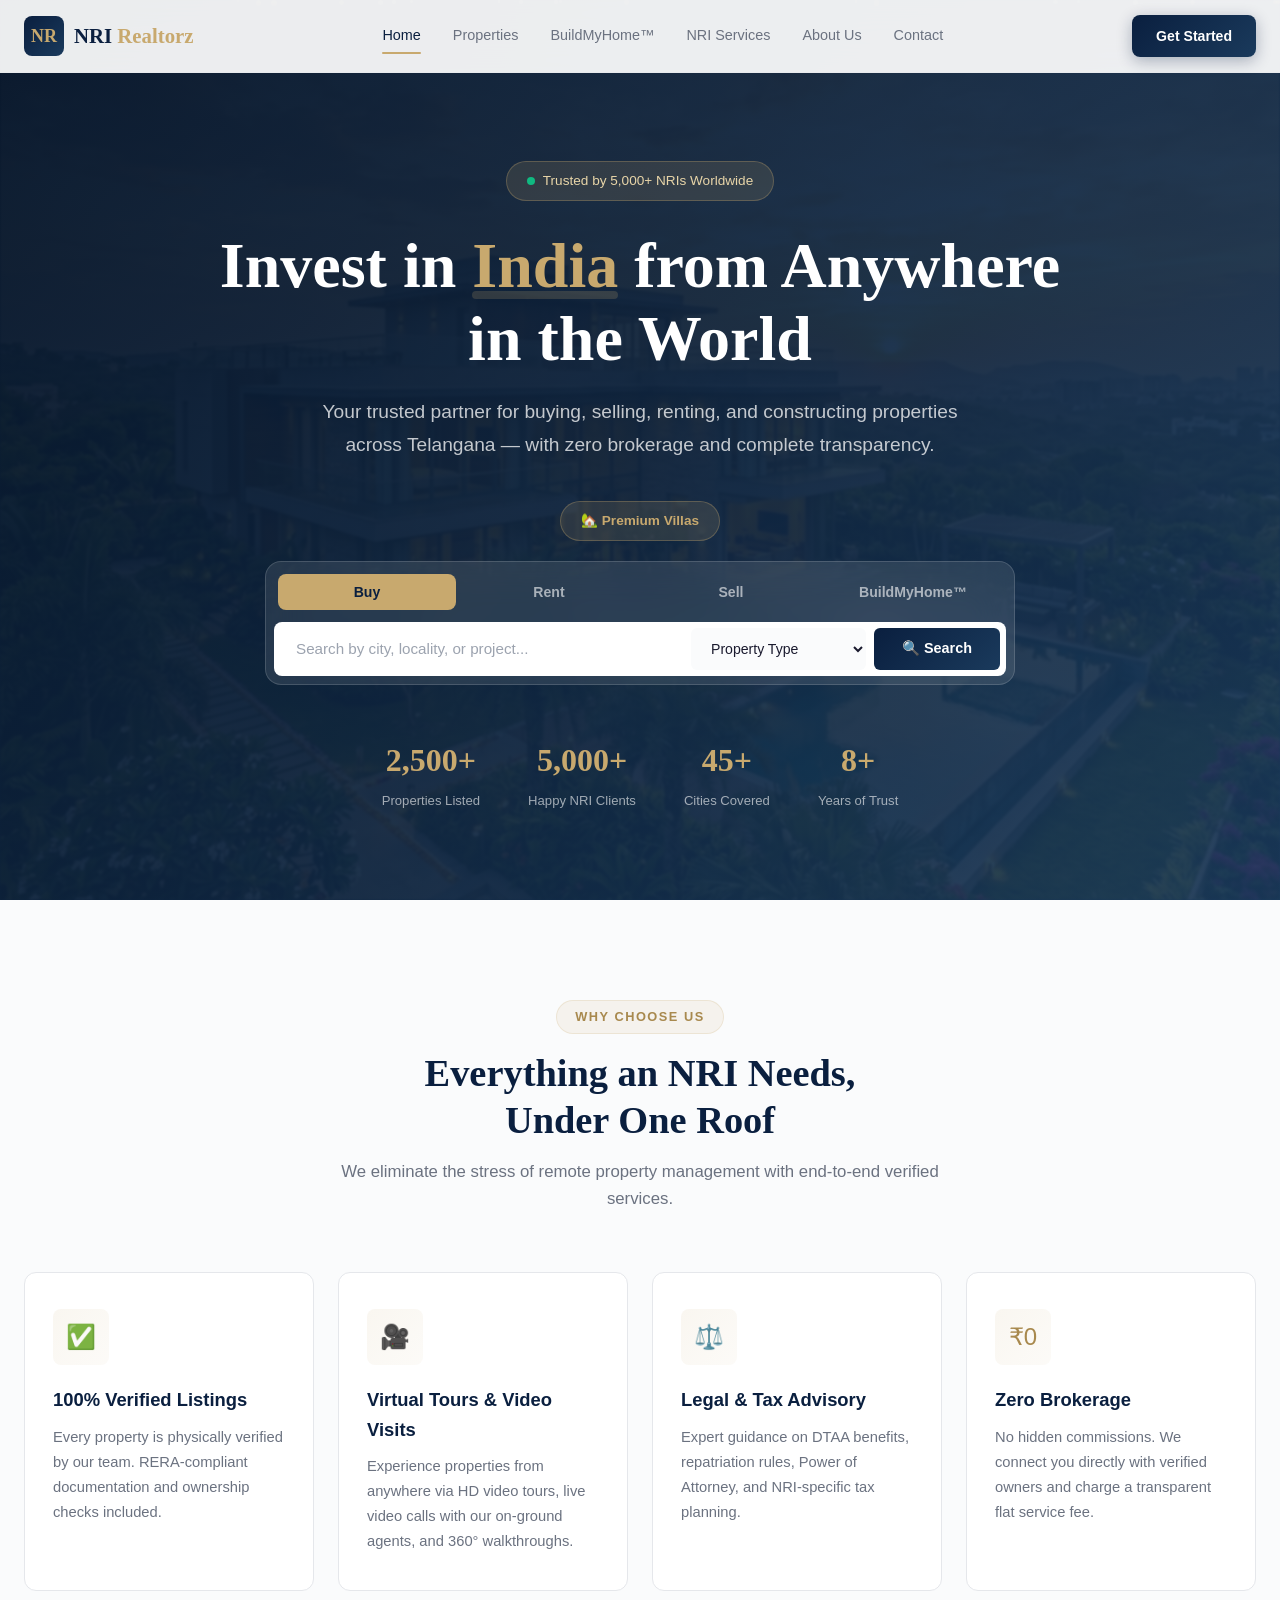
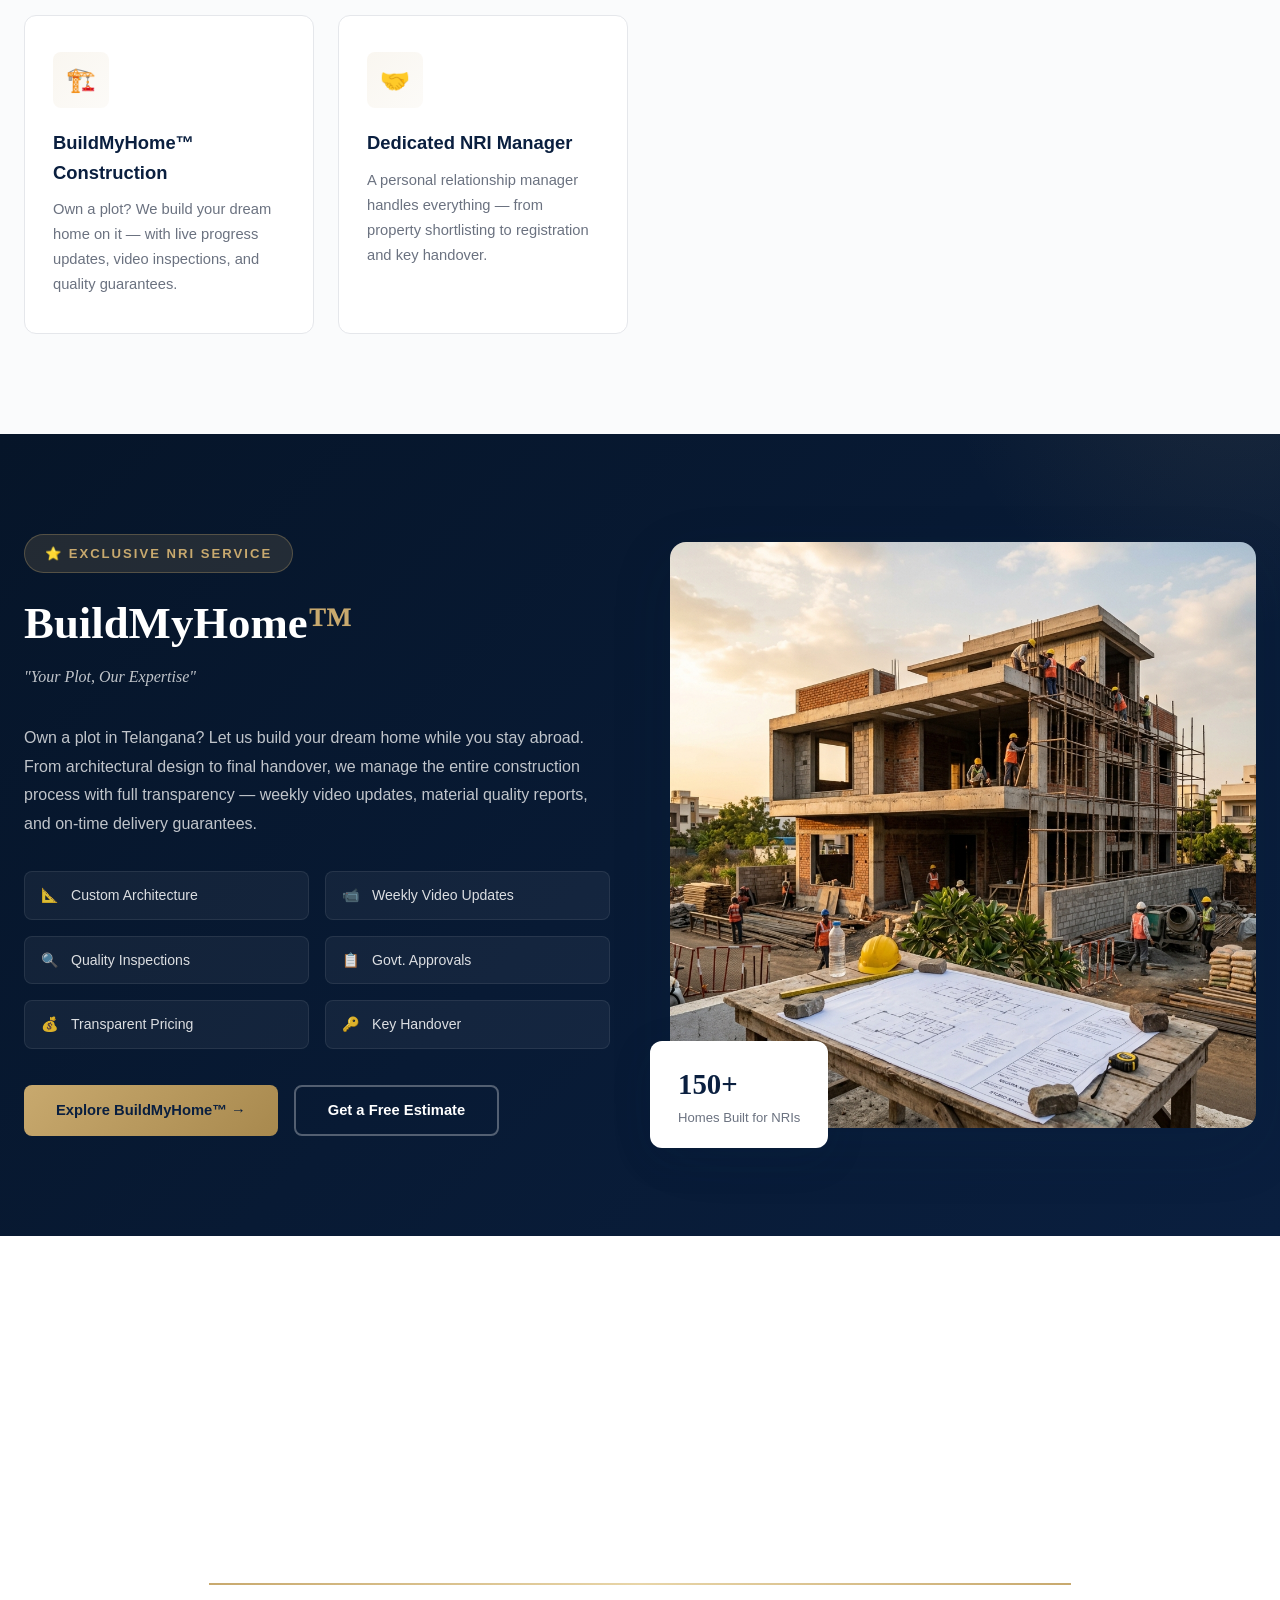
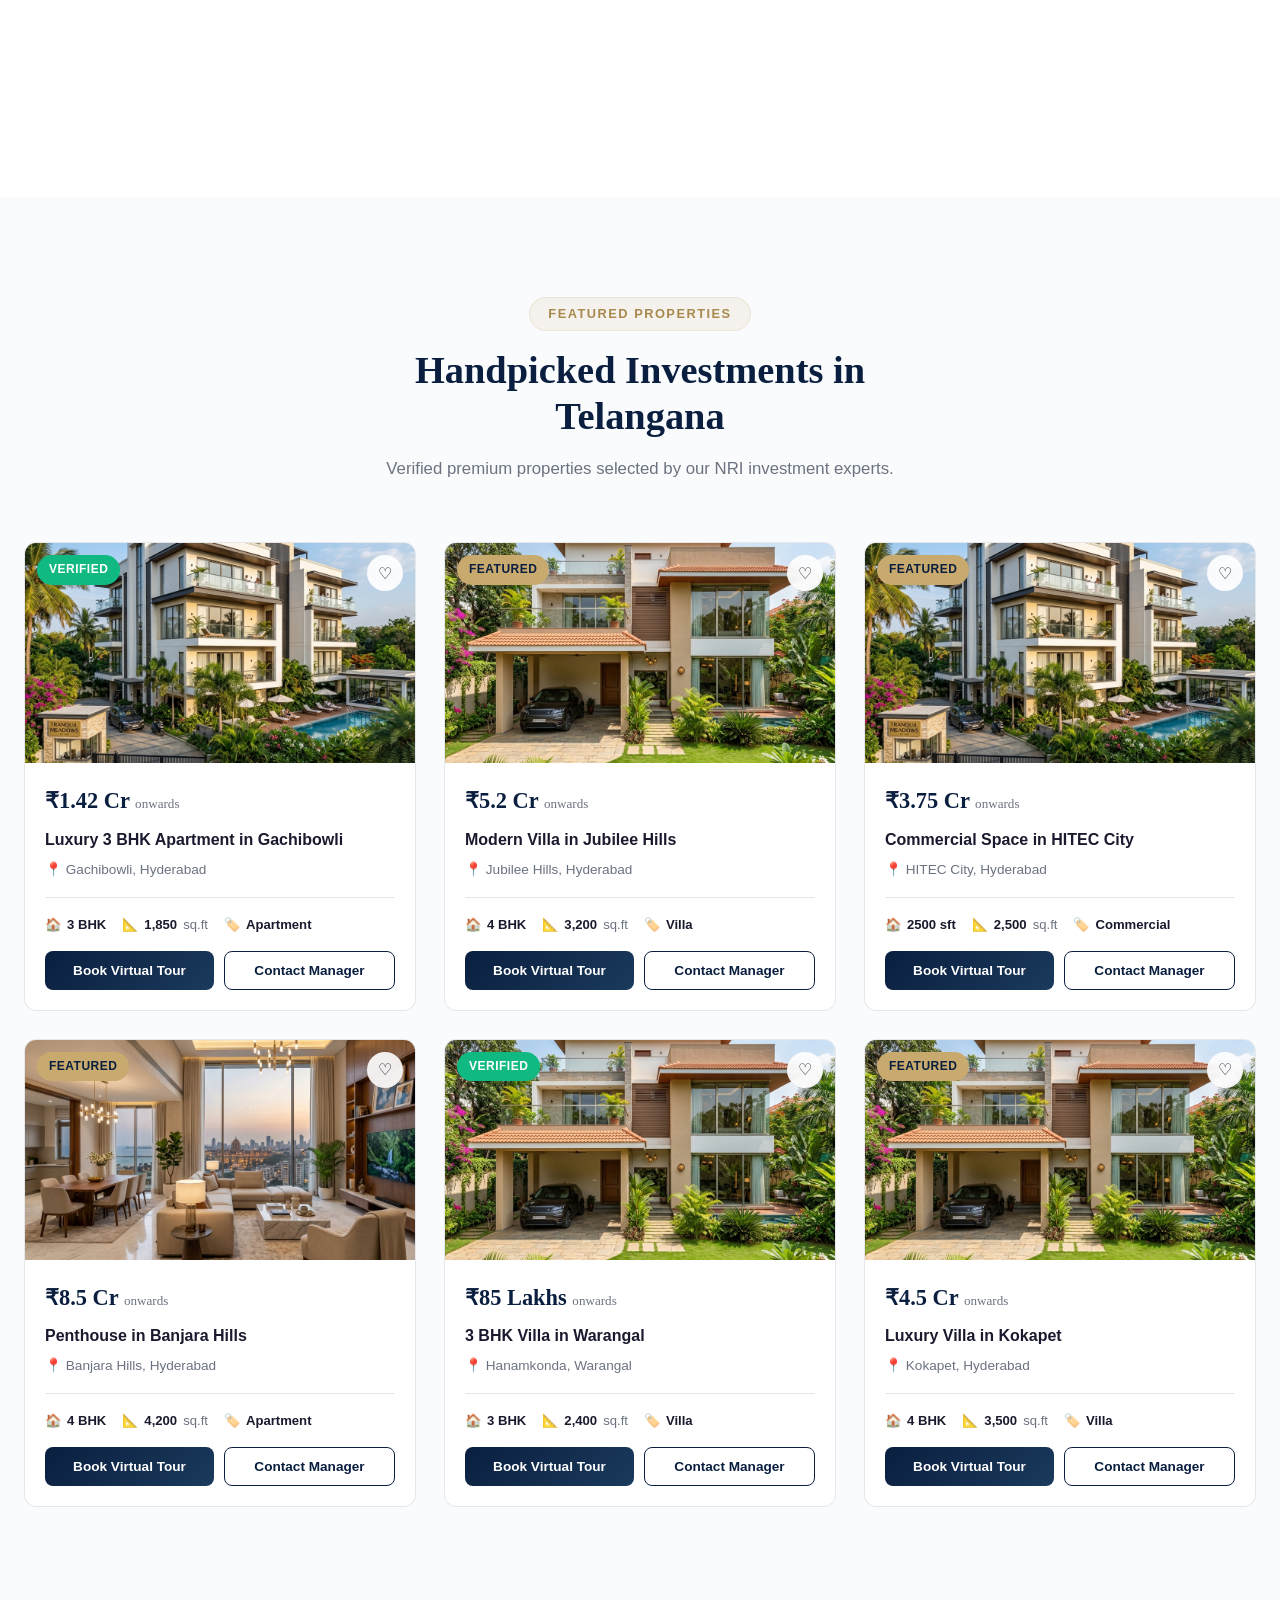
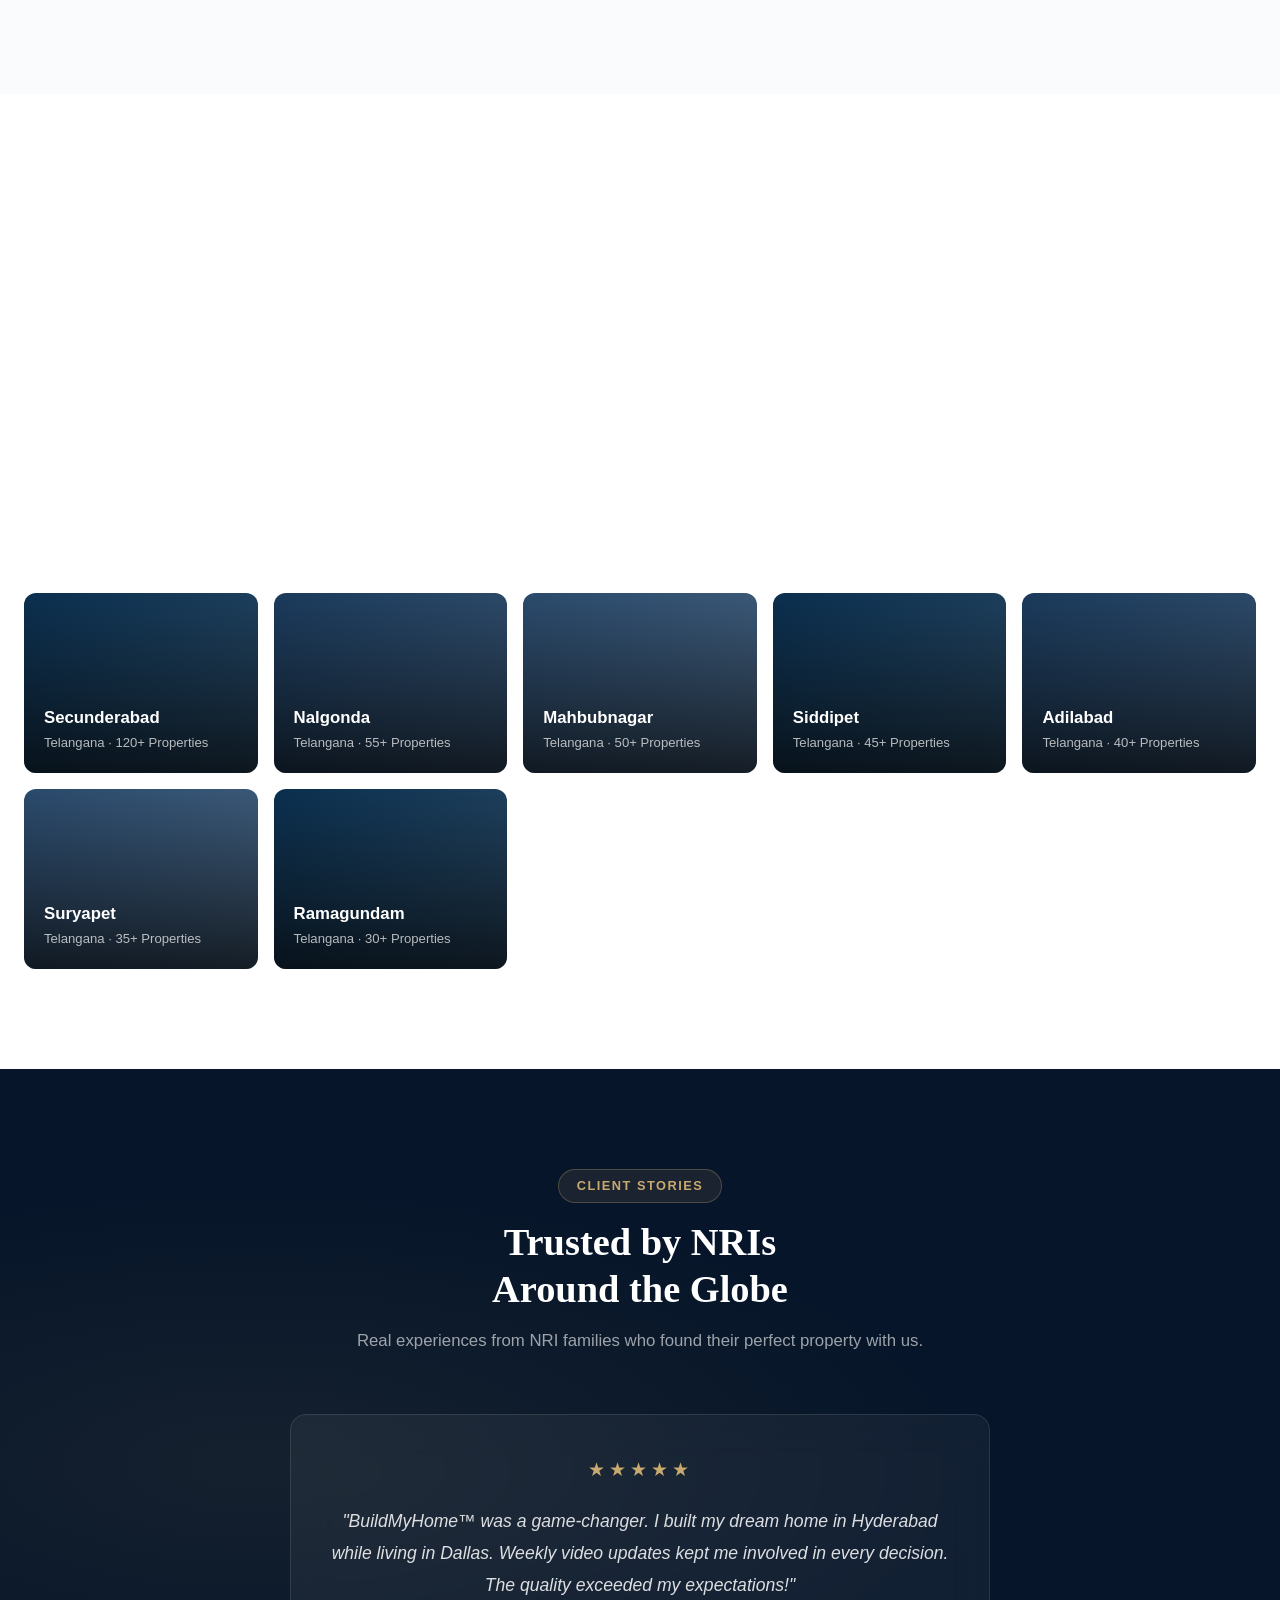
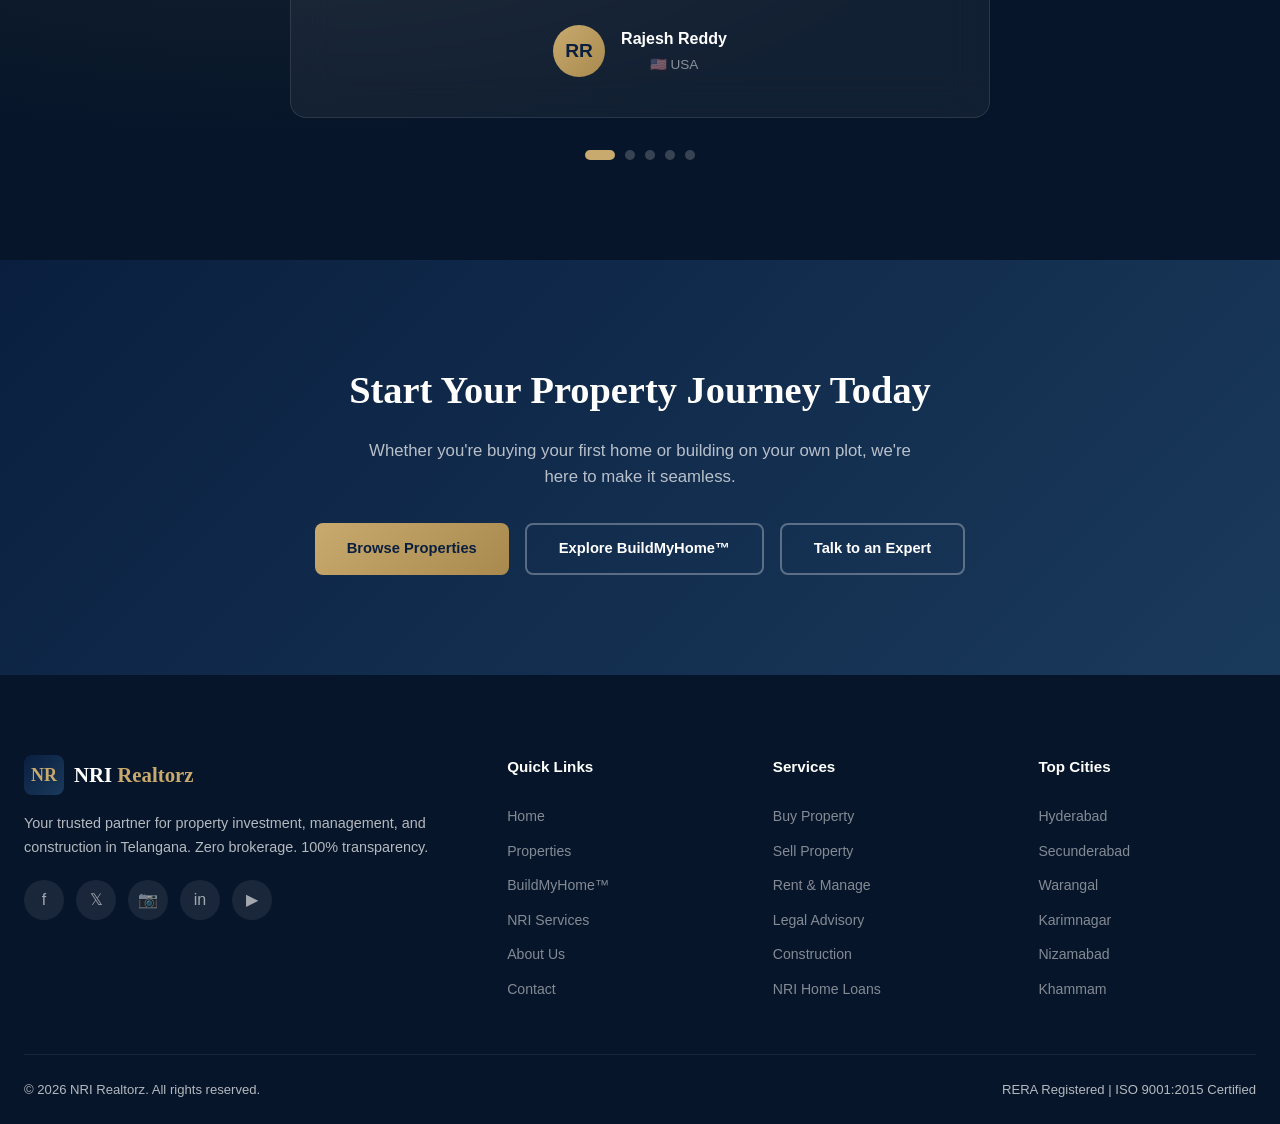
==== commit 6d0b8c2a: "Add Interiors & Smart Home Automation section with pricing for villas, apartments, independent house" ====
--- a/index.html
+++ b/index.html
@@ -405,6 +405,58 @@
         </div>
       </div>
     </section>
+    <!-- Interiors & Home Automation -->
+    <section class="section">
+      <div class="container">
+        <div class="section-header reveal">
+          <span class="section-badge">Interiors & Automation</span>
+          <h2 class="section-title">Modern Interiors &<br>Smart Home Automation</h2>
+          <p class="section-subtitle">Transform your property with premium interiors and cutting-edge home automation — for Villas, Apartments, Independent Houses & more.</p>
+        </div>
+        <div class="features-grid" style="grid-template-columns:repeat(auto-fit,minmax(280px,1fr))">
+          <div class="feature-card reveal" style="text-align:center;border-top:3px solid var(--accent)">
+            <div class="feature-icon" style="margin:0 auto 16px">🛋️</div>
+            <h3>Villa Interiors</h3>
+            <p>Luxury modular kitchens, Italian marble flooring, false ceilings, premium woodwork, landscape gardens — complete villa transformation.</p>
+            <div style="margin-top:16px;padding:12px;background:rgba(200,169,110,0.08);border-radius:8px;font-size:0.85rem;color:var(--accent-dark);font-weight:600">Starting ₹800/sq ft</div>
+          </div>
+          <div class="feature-card reveal" style="text-align:center;border-top:3px solid var(--primary)">
+            <div class="feature-icon" style="margin:0 auto 16px">🏢</div>
+            <h3>Apartment Interiors</h3>
+            <p>Space-optimized modular designs, wardrobes, kitchen cabinets, false ceiling with ambient lighting, wall treatments & textures.</p>
+            <div style="margin-top:16px;padding:12px;background:rgba(200,169,110,0.08);border-radius:8px;font-size:0.85rem;color:var(--accent-dark);font-weight:600">Starting ₹600/sq ft</div>
+          </div>
+          <div class="feature-card reveal" style="text-align:center;border-top:3px solid var(--primary)">
+            <div class="feature-icon" style="margin:0 auto 16px">🏠</div>
+            <h3>Independent House</h3>
+            <p>Complete interior solutions — living room, bedrooms, kitchen, pooja room, terrace garden. Custom-designed to your lifestyle preferences.</p>
+            <div style="margin-top:16px;padding:12px;background:rgba(200,169,110,0.08);border-radius:8px;font-size:0.85rem;color:var(--accent-dark);font-weight:600">Starting ₹700/sq ft</div>
+          </div>
+          <div class="feature-card reveal" style="text-align:center;border-top:3px solid var(--accent)">
+            <div class="feature-icon" style="margin:0 auto 16px">🤖</div>
+            <h3>Smart Home Automation</h3>
+            <p>Voice-controlled lighting, automated curtains, smart locks, CCTV integration, climate control — control your home from anywhere in the world.</p>
+            <div style="margin-top:16px;padding:12px;background:rgba(200,169,110,0.08);border-radius:8px;font-size:0.85rem;color:var(--accent-dark);font-weight:600">Starting ₹1.5 Lakhs</div>
+          </div>
+          <div class="feature-card reveal" style="text-align:center;border-top:3px solid var(--primary)">
+            <div class="feature-icon" style="margin:0 auto 16px">🔌</div>
+            <h3>Electrical & Wiring</h3>
+            <p>Complete smart wiring, concealed wiring, designer switch panels, energy-efficient solutions, inverter & solar panel integration.</p>
+            <div style="margin-top:16px;padding:12px;background:rgba(200,169,110,0.08);border-radius:8px;font-size:0.85rem;color:var(--accent-dark);font-weight:600">Custom Quote</div>
+          </div>
+          <div class="feature-card reveal" style="text-align:center;border-top:3px solid var(--accent)">
+            <div class="feature-icon" style="margin:0 auto 16px">🎨</div>
+            <h3>3D Design & Consultation</h3>
+            <p>Get a full 3D walkthrough of your interiors before work begins. Revisions included. NRI-friendly virtual design consultations via video call.</p>
+            <div style="margin-top:16px;padding:12px;background:rgba(200,169,110,0.08);border-radius:8px;font-size:0.85rem;color:var(--accent-dark);font-weight:600">FREE with Project</div>
+          </div>
+        </div>
+        <div style="text-align:center;margin-top:40px">
+          <a href="#contact" class="btn-accent">Get Free Interior Consultation →</a>
+          <a href="#contact" class="btn-outline" style="margin-left:12px" onclick="showToast('Our interior design team will call you within 24 hours!');return false;">📞 Request Callback</a>
+        </div>
+      </div>
+    </section>
   </div>
 
   <!-- ==================== SERVICES PAGE ==================== -->
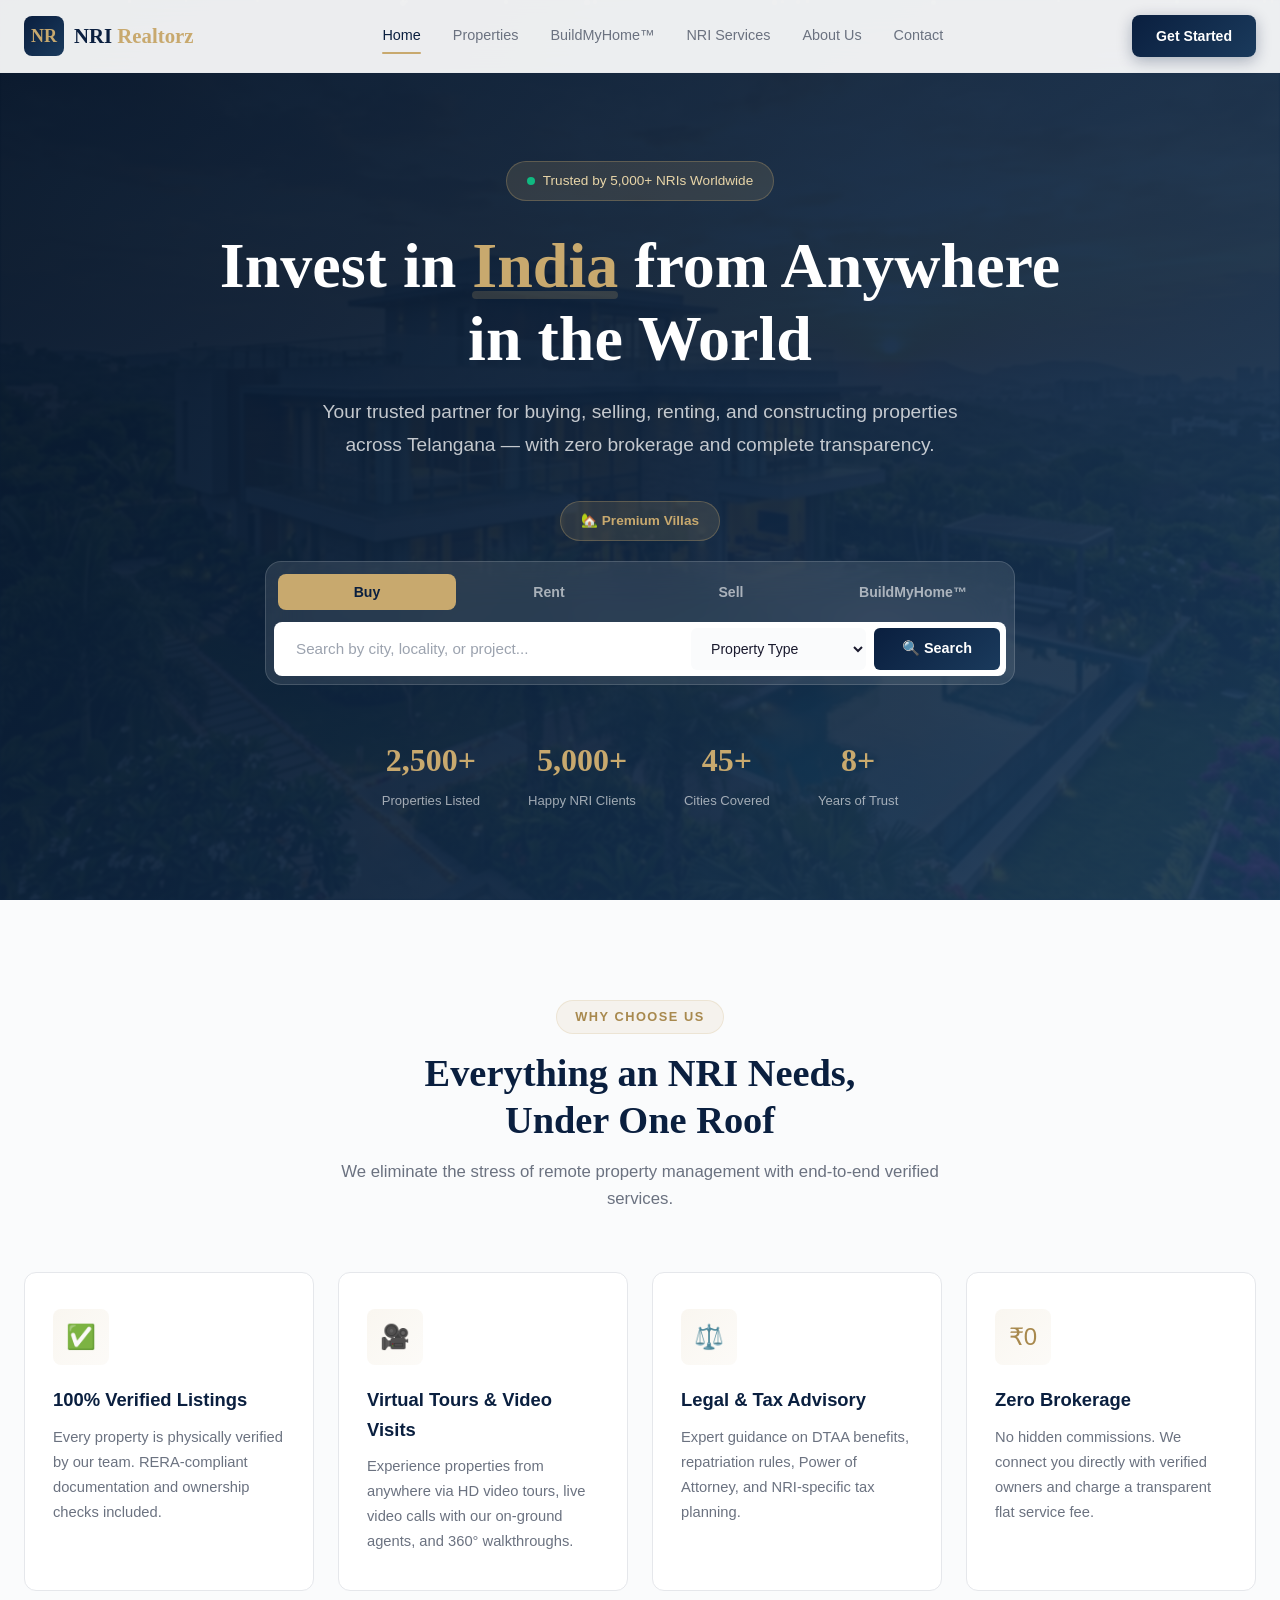
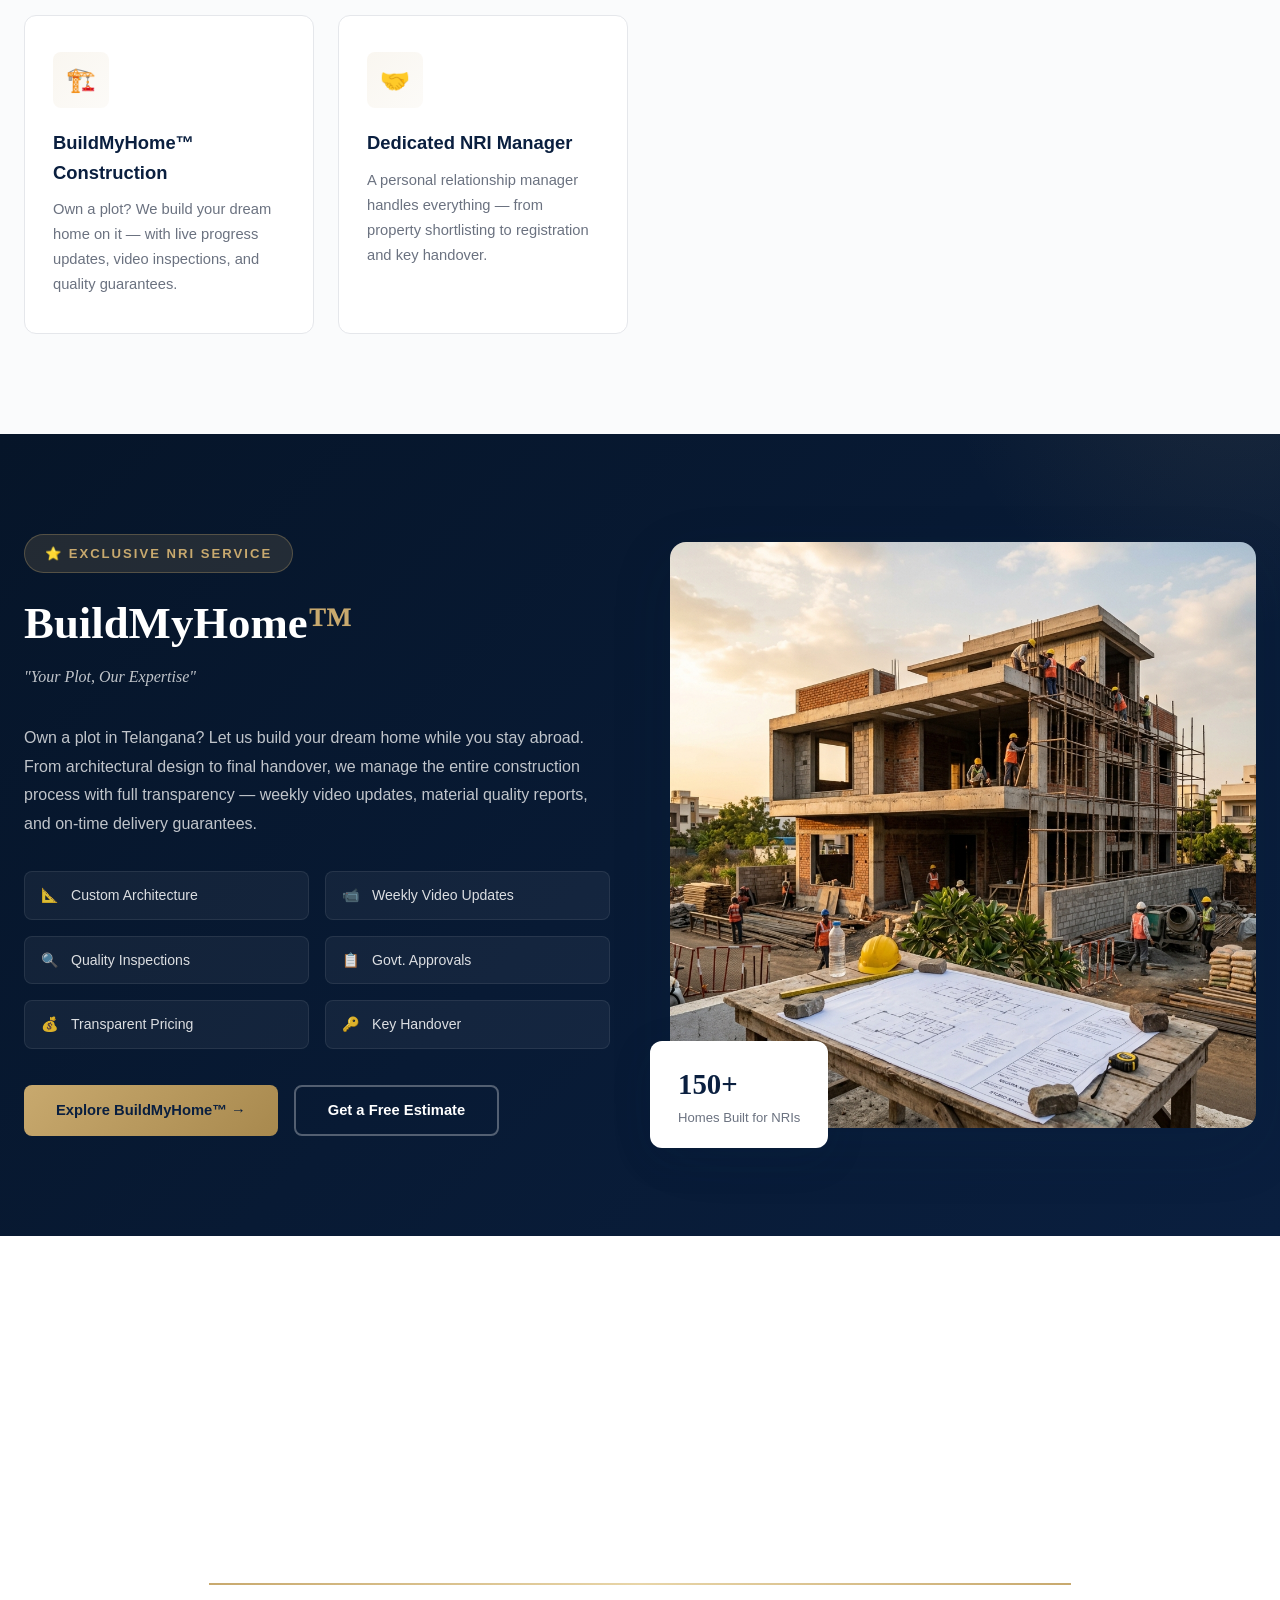
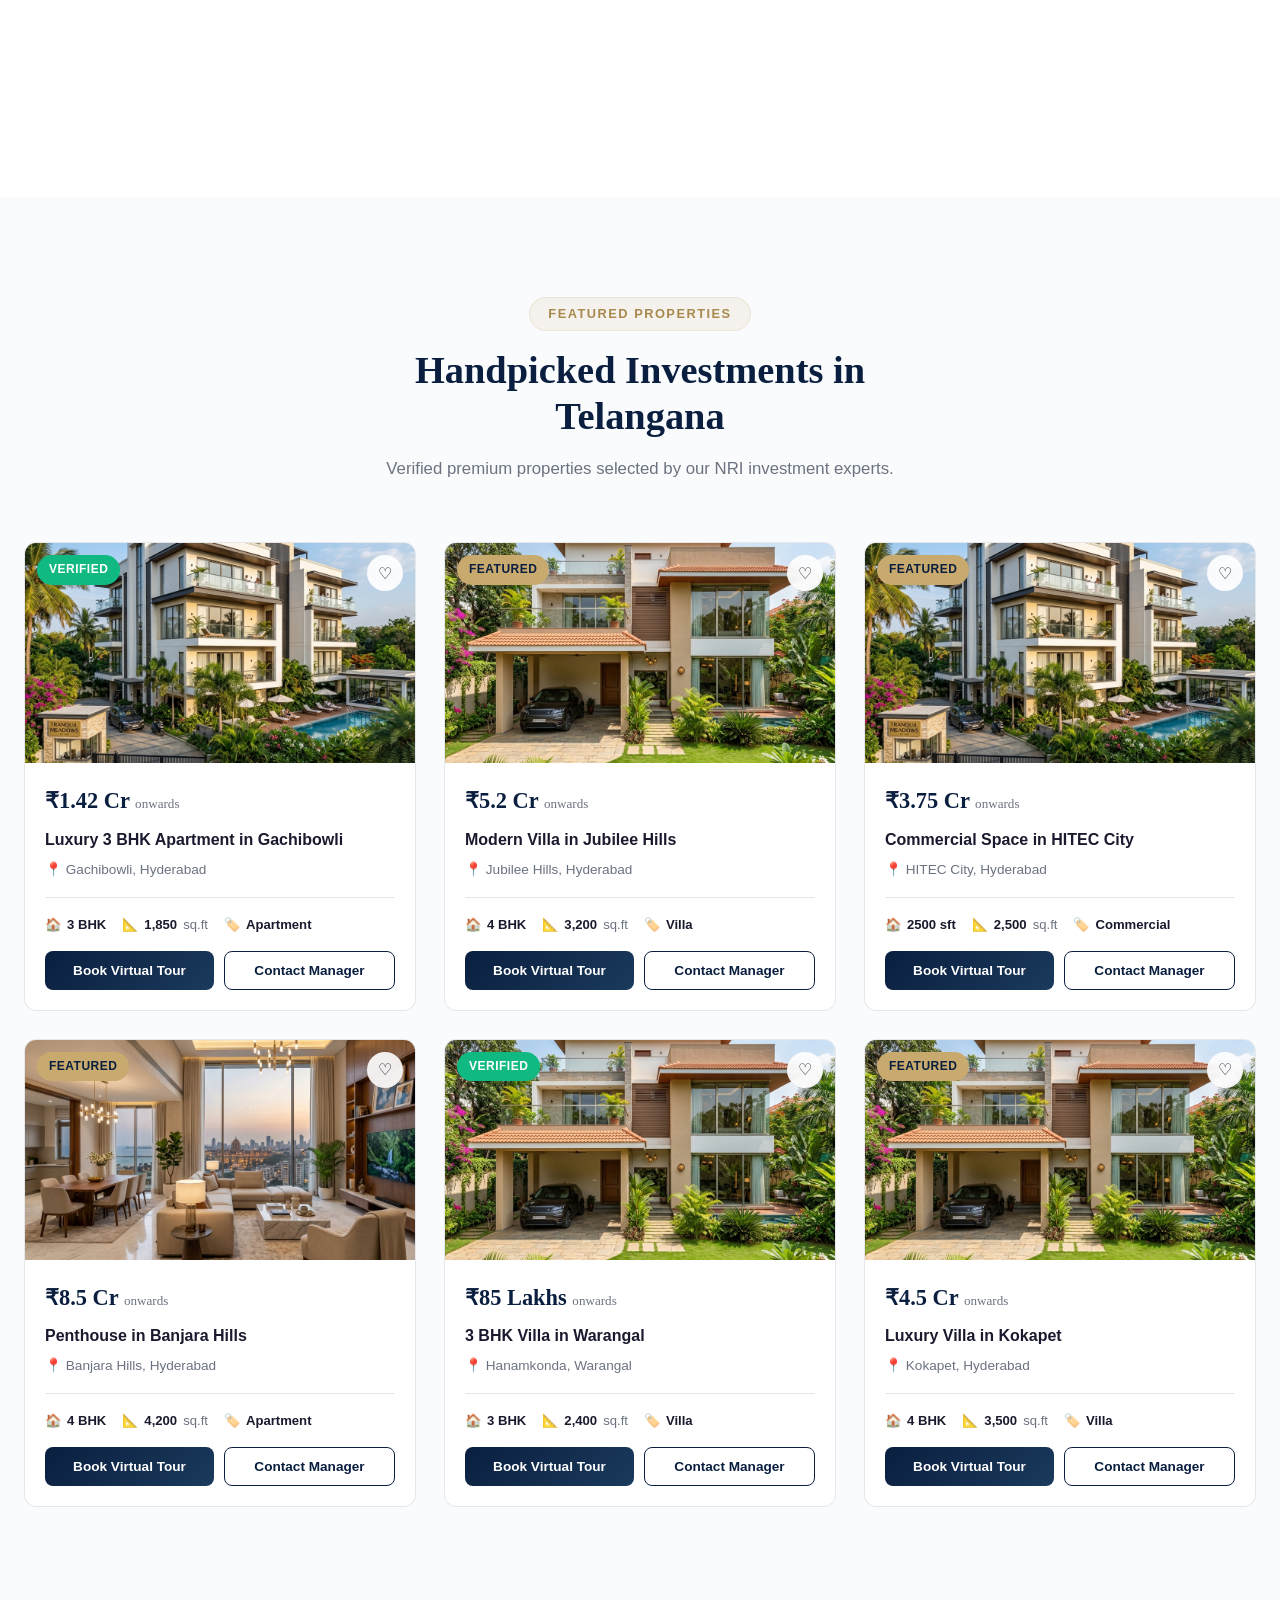
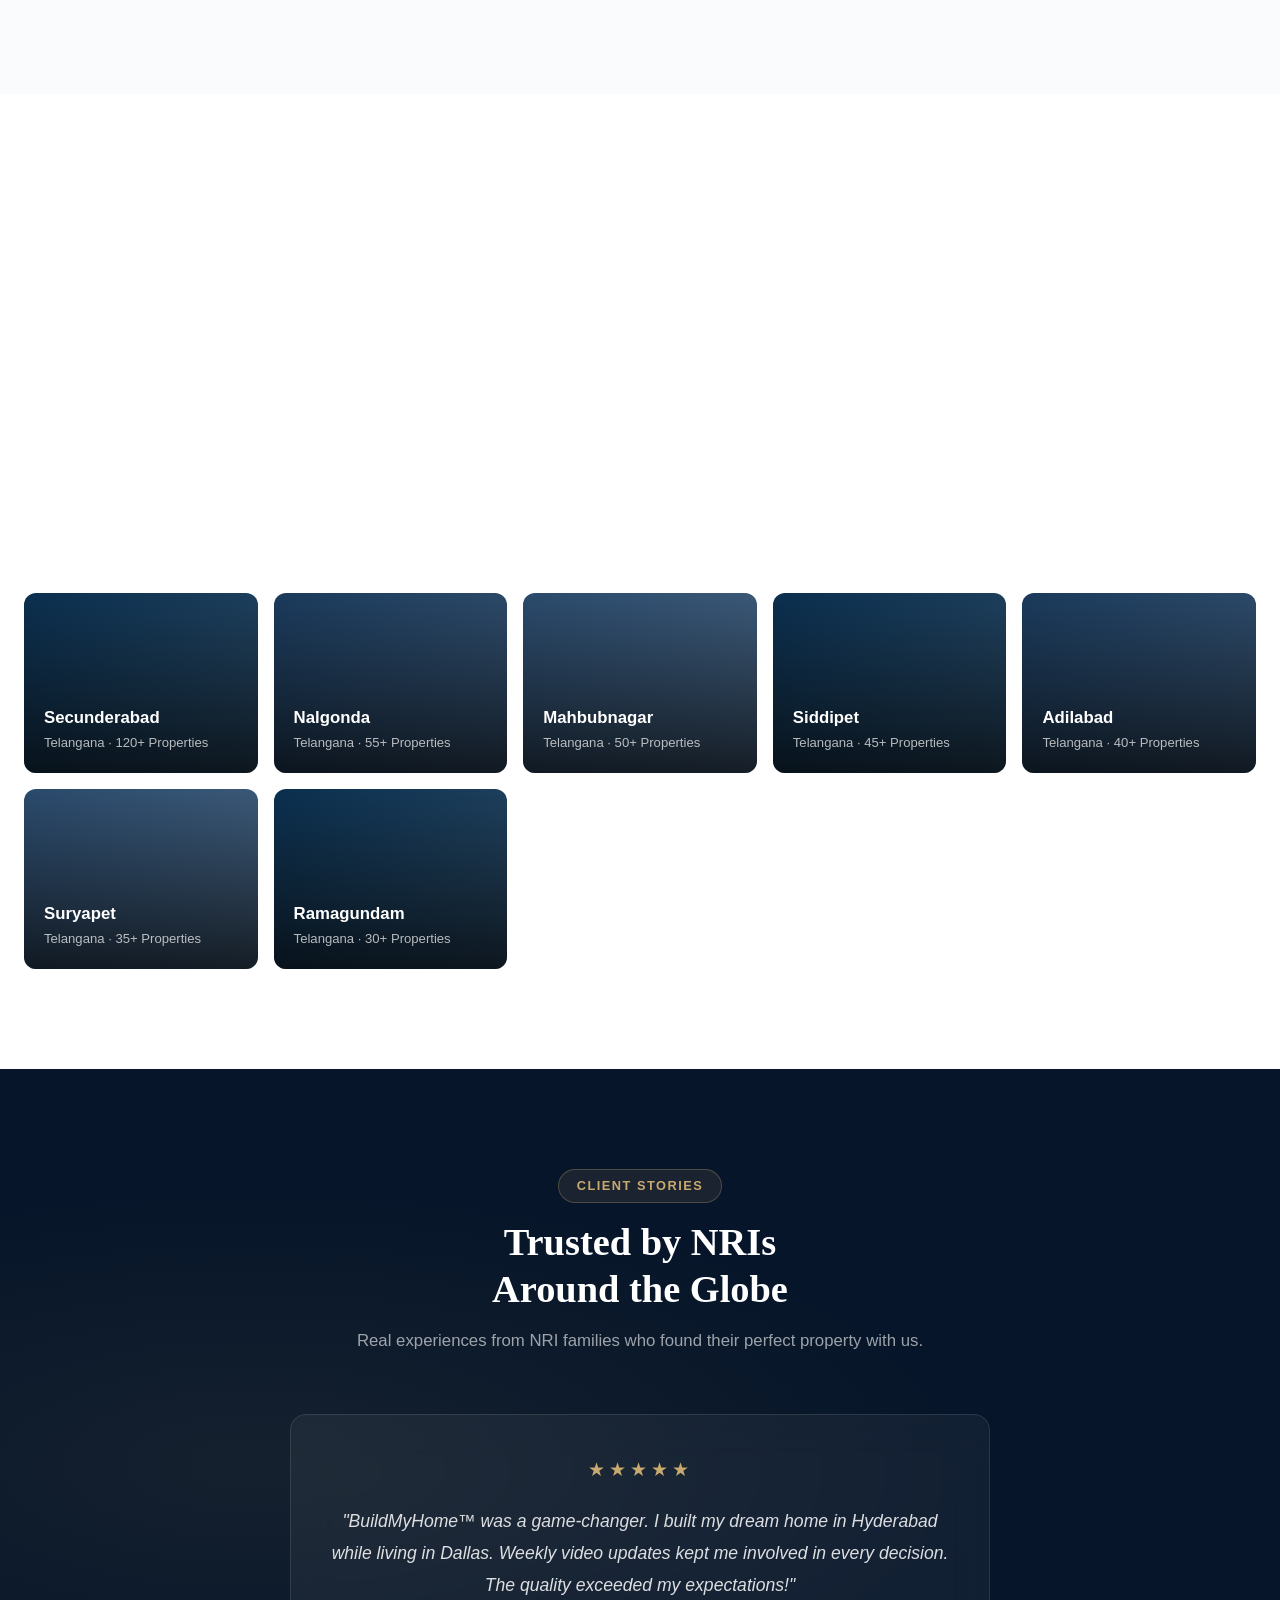
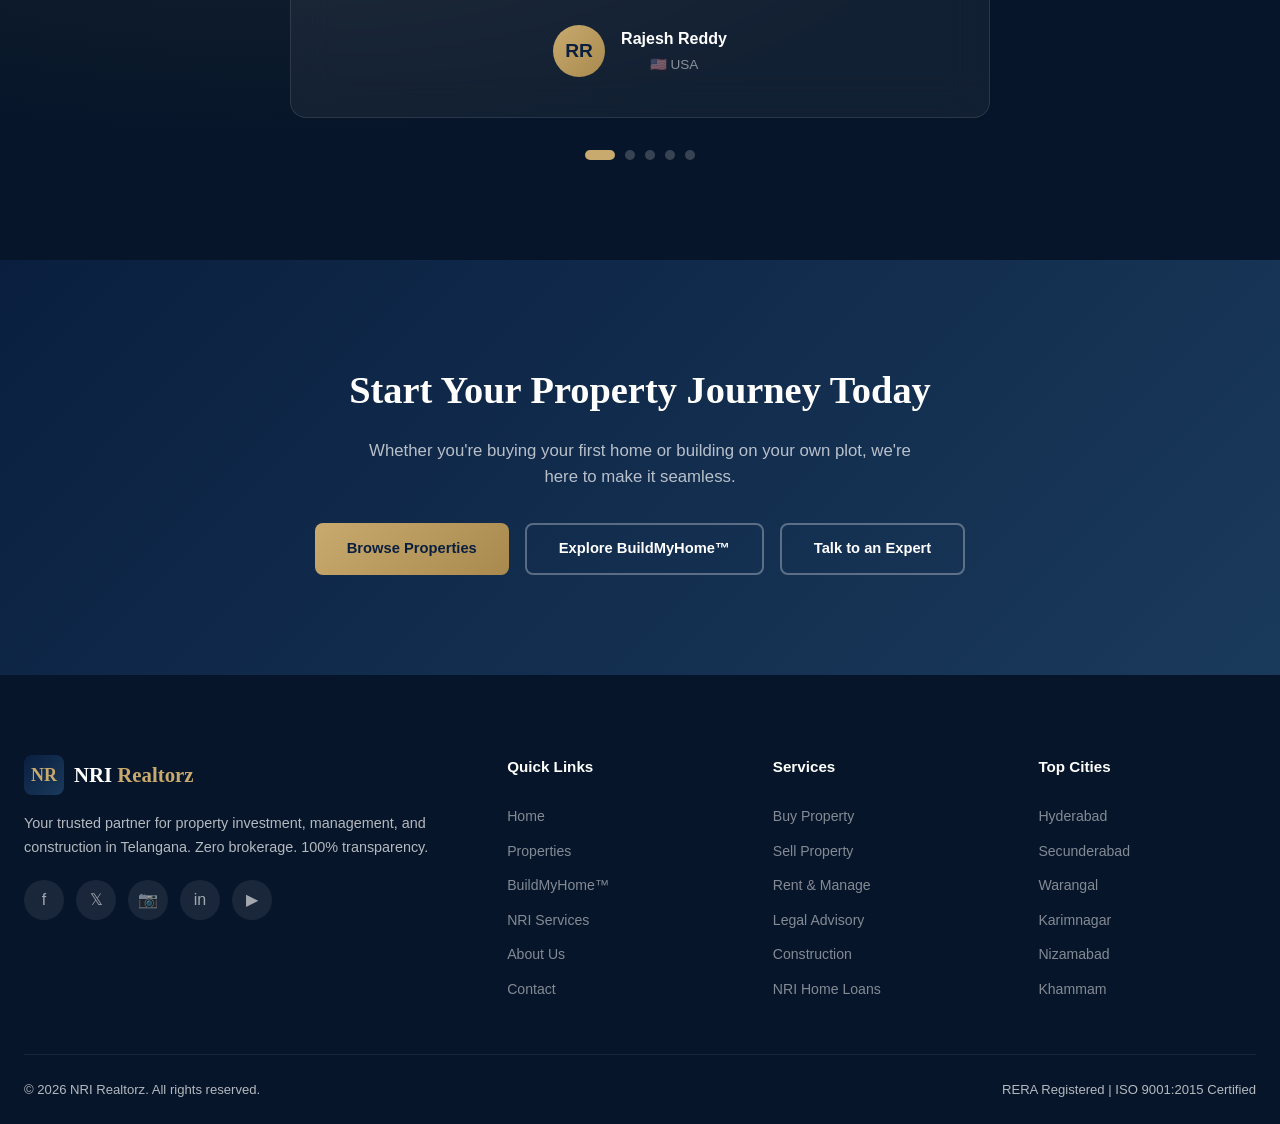
==== commit ae864075: "Update govt charges: removed prices, stamp duty, development charges, setback, labour cess. Kept onl" ====
--- a/index.html
+++ b/index.html
@@ -365,38 +365,12 @@
           <div class="feature-card reveal" style="text-align:center">
             <div class="feature-icon" style="margin:0 auto 16px">📋</div>
             <h3>Building Permission</h3>
-            <div style="font-family:var(--font-display);font-size:1.4rem;font-weight:700;color:var(--accent-dark);margin:8px 0">₹30 - ₹60/sq ft</div>
-            <p>GHMC/Municipality building permission charges. Varies by zone and corporation limits.</p>
-          </div>
-          <div class="feature-card reveal" style="text-align:center">
-            <div class="feature-icon" style="margin:0 auto 16px">🏗️</div>
-            <h3>Development Charges</h3>
-            <div style="font-family:var(--font-display);font-size:1.4rem;font-weight:700;color:var(--accent-dark);margin:8px 0">₹100 - ₹200/sq ft</div>
-            <p>Infrastructure development charges levied by GHMC/HMDA based on zone classification.</p>
-          </div>
-          <div class="feature-card reveal" style="text-align:center">
-            <div class="feature-icon" style="margin:0 auto 16px">📄</div>
-            <h3>Registration & Stamp Duty</h3>
-            <div style="font-family:var(--font-display);font-size:1.4rem;font-weight:700;color:var(--accent-dark);margin:8px 0">7.5% of Value</div>
-            <p>Stamp duty (6%) + Registration (1.5%) on market value as per TS Govt. rates.</p>
+            <p style="margin-top:16px;">GHMC/Municipality building permission charges will be separate. These vary by zone and corporation limits.</p>
           </div>
           <div class="feature-card reveal" style="text-align:center">
             <div class="feature-icon" style="margin:0 auto 16px">⚡</div>
             <h3>Utility Connections</h3>
-            <div style="font-family:var(--font-display);font-size:1.4rem;font-weight:700;color:var(--accent-dark);margin:8px 0">₹25,000 - ₹75,000</div>
-            <p>TSSPDCL electrical connection, HMWSSB water connection, and sewage charges.</p>
-          </div>
-          <div class="feature-card reveal" style="text-align:center">
-            <div class="feature-icon" style="margin:0 auto 16px">🏛️</div>
-            <h3>Setback & Layout</h3>
-            <div style="font-family:var(--font-display);font-size:1.4rem;font-weight:700;color:var(--accent-dark);margin:8px 0">₹50 - ₹120/sq ft</div>
-            <p>Layout approval, NOC, conversion charges for agricultural to residential land.</p>
-          </div>
-          <div class="feature-card reveal" style="text-align:center">
-            <div class="feature-icon" style="margin:0 auto 16px">💰</div>
-            <h3>Labour Cess</h3>
-            <div style="font-family:var(--font-display);font-size:1.4rem;font-weight:700;color:var(--accent-dark);margin:8px 0">1% of Cost</div>
-            <p>Building and Other Construction Workers Cess as per Telangana state regulations.</p>
+            <p style="margin-top:16px;">TSSPDCL electrical connection, HMWSSB water connection, and sewage charges will be applicable separately based on government norms.</p>
           </div>
         </div>
         <div style="text-align:center;margin-top:32px">
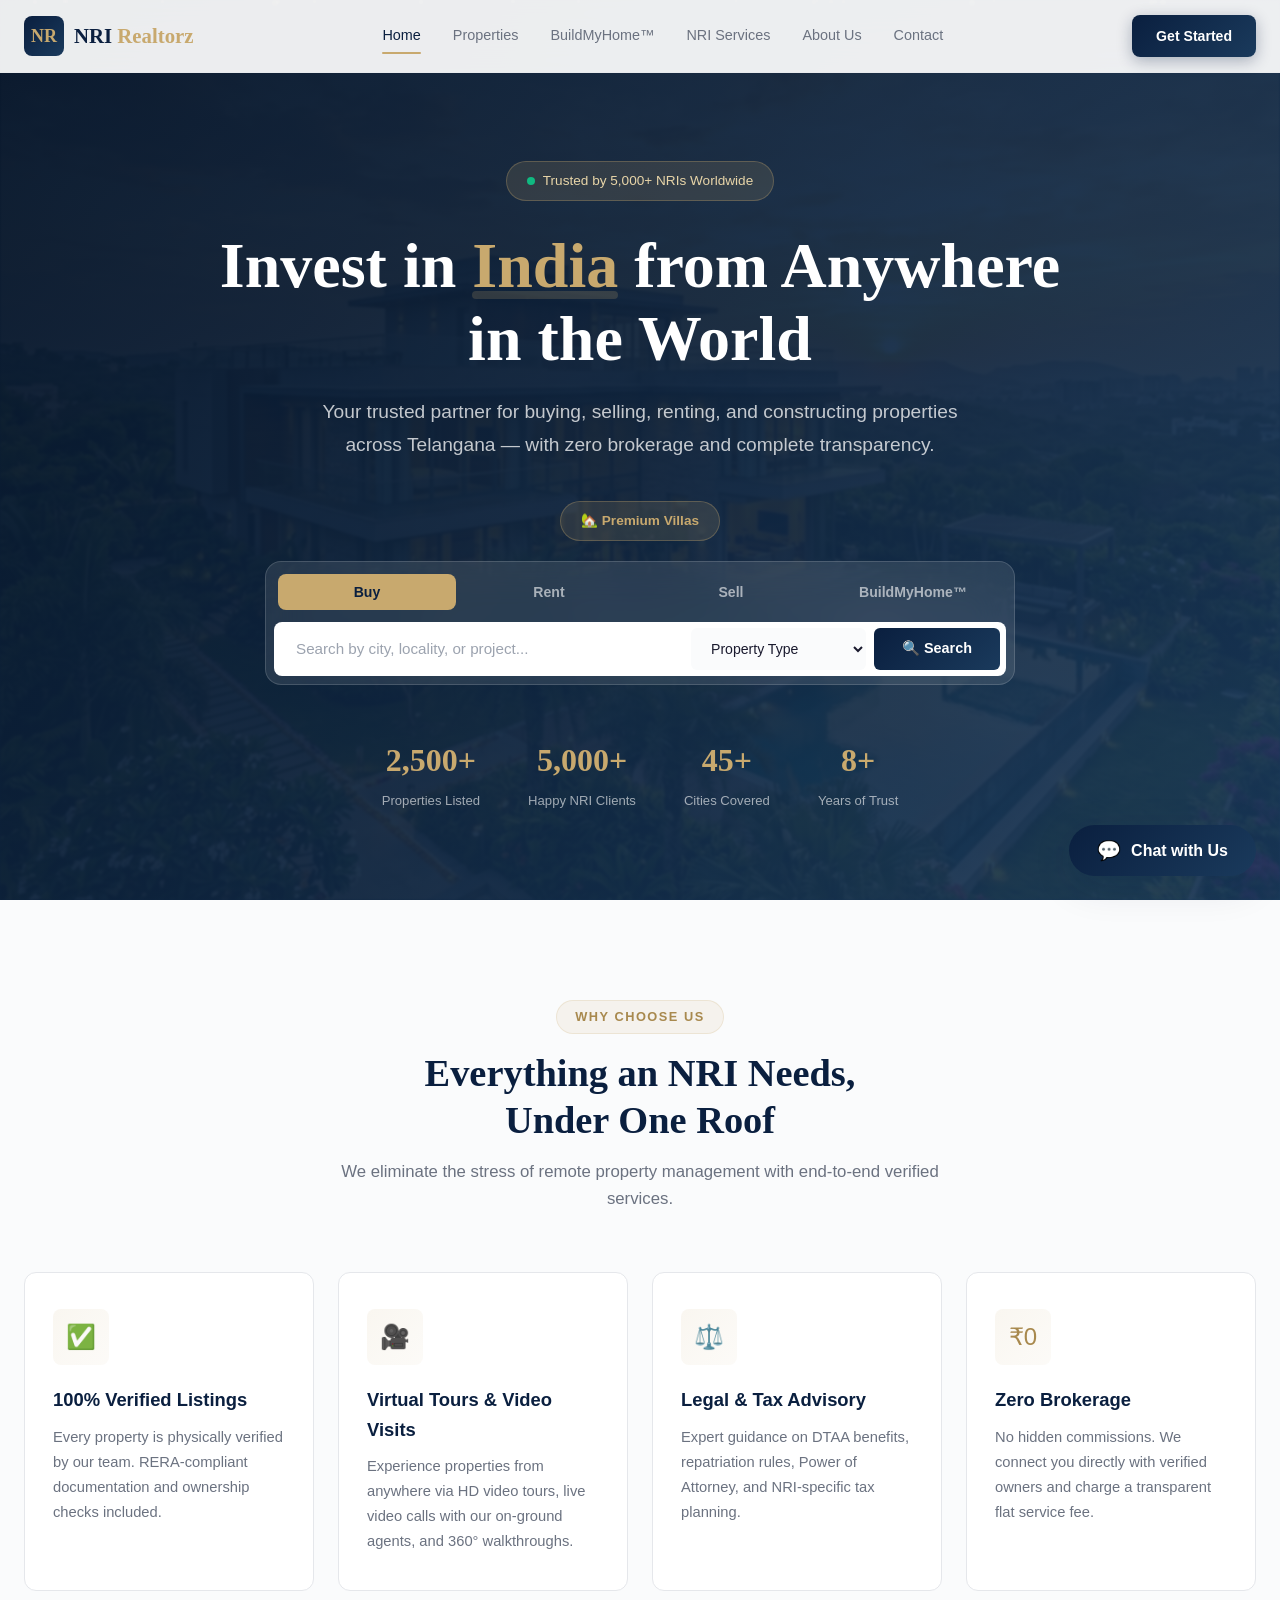
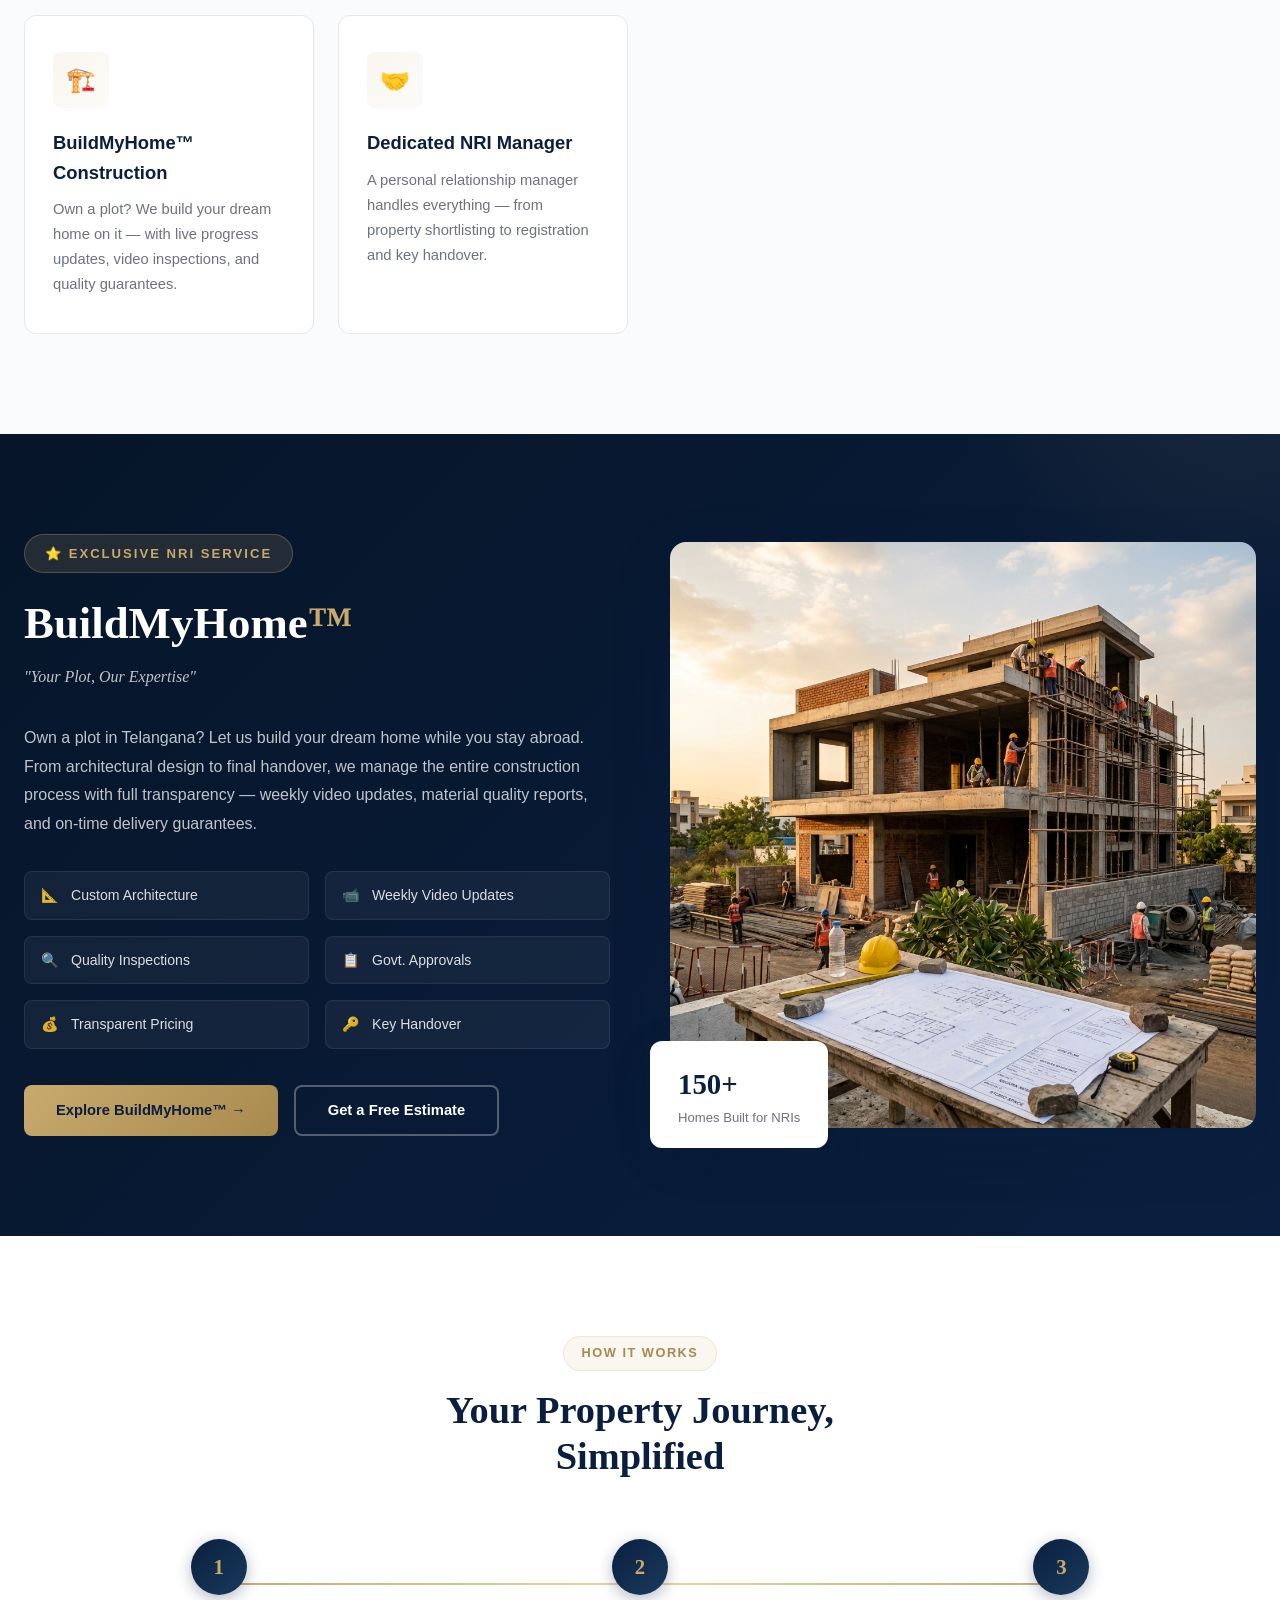
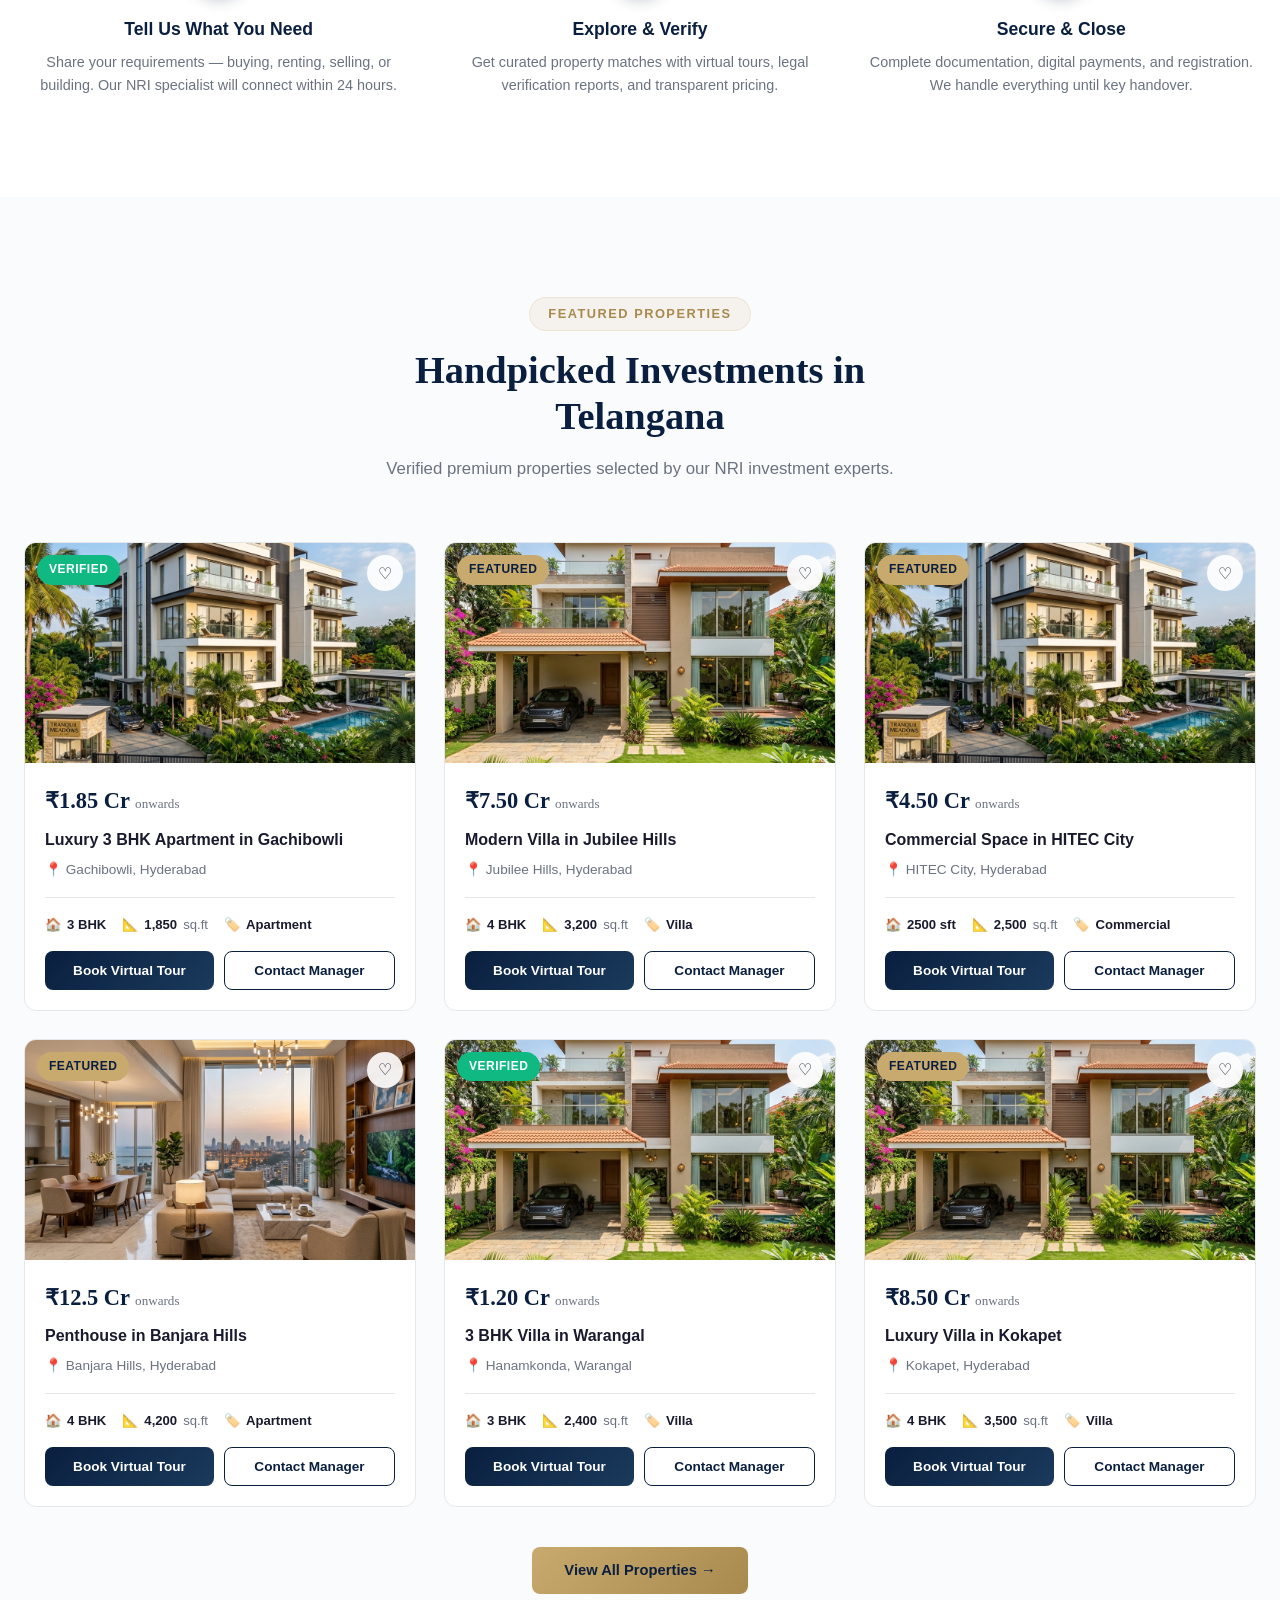
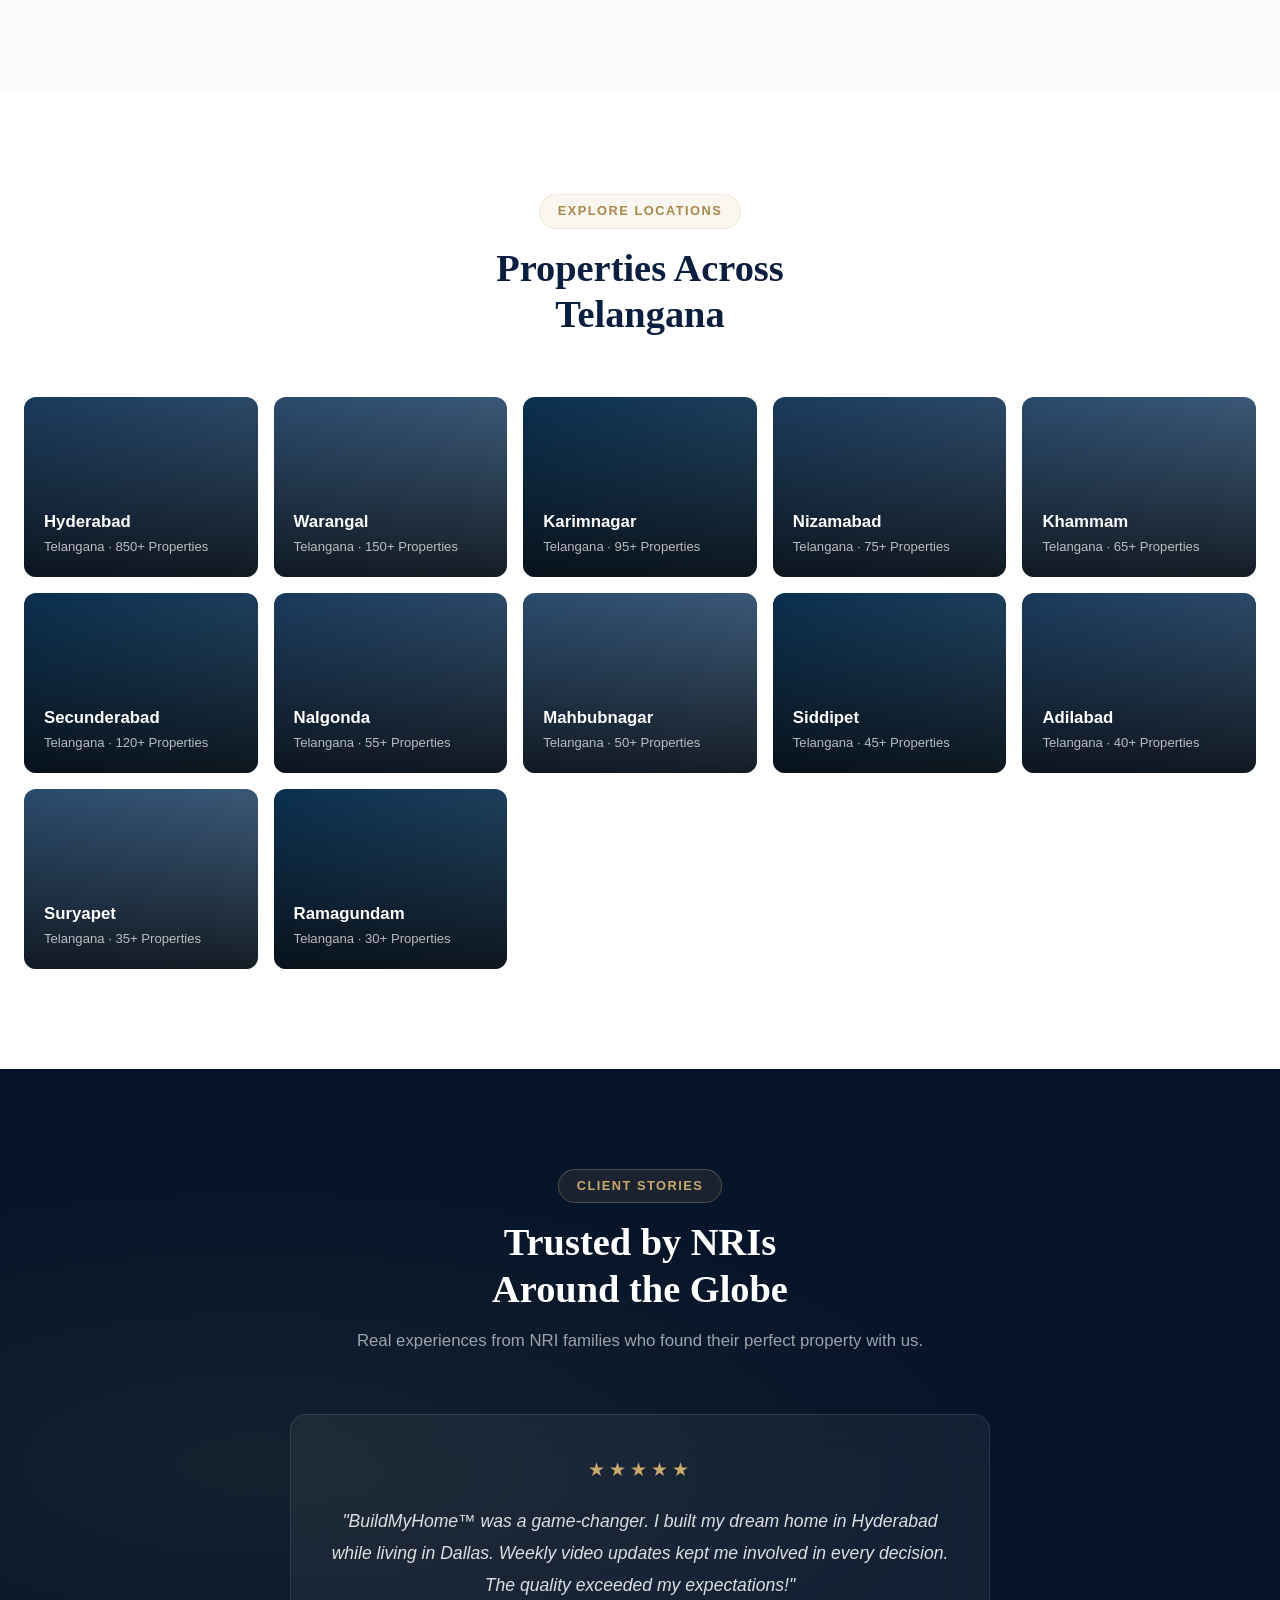
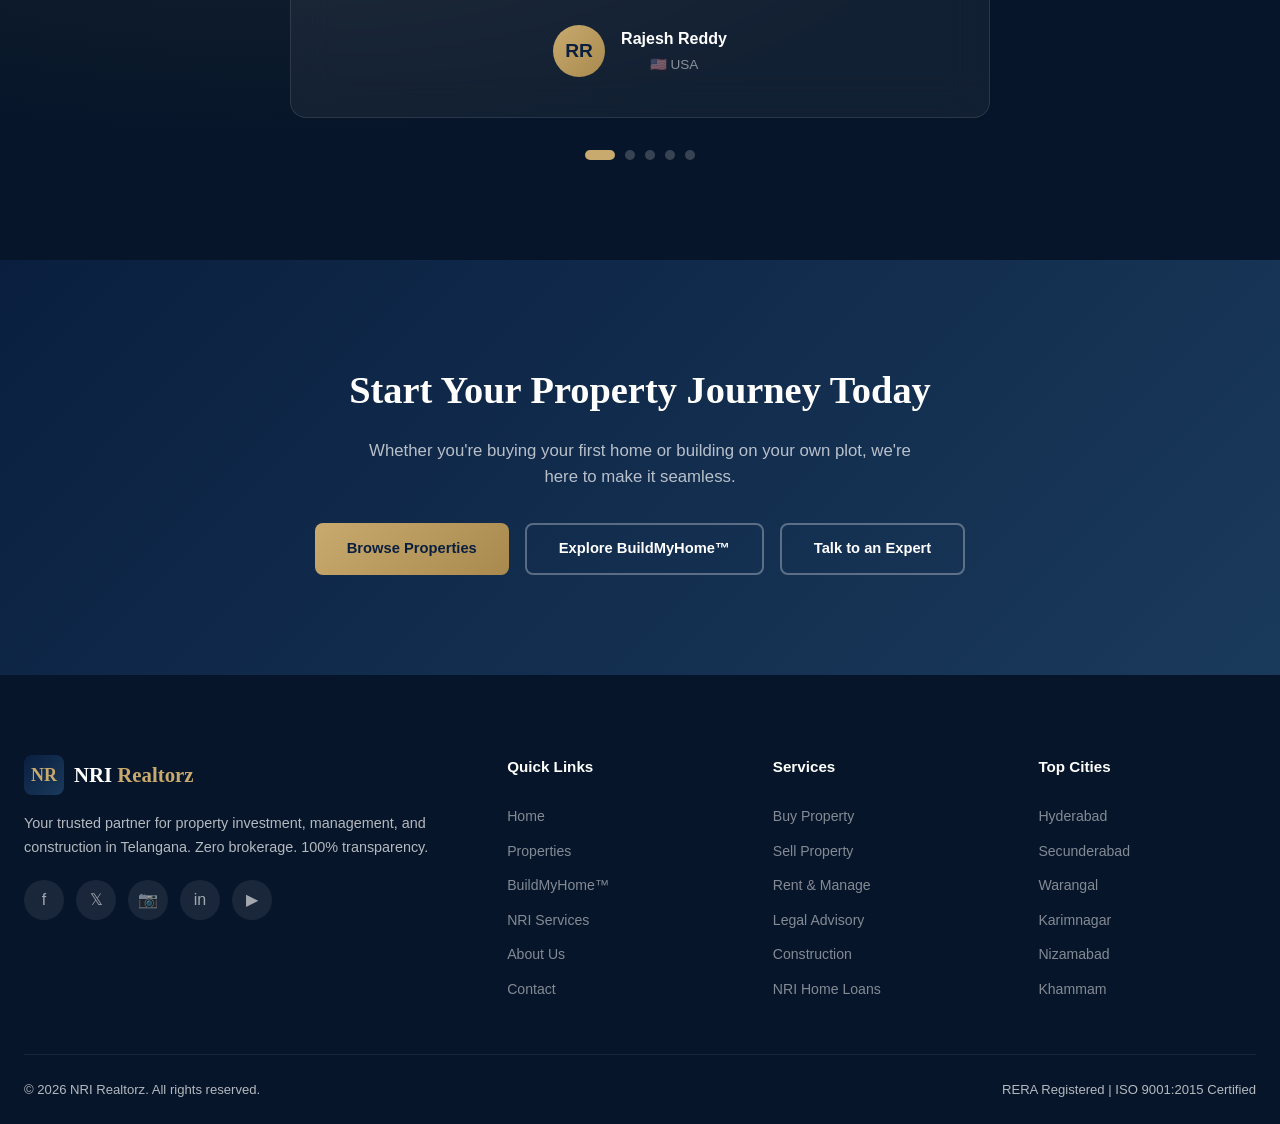
==== commit 26e047d7: "Add Chatbot, refine UI elegance, and update property & interior pricing to match Hyderabad local mar" ====
--- a/index.html
+++ b/index.html
@@ -392,25 +392,25 @@
             <div class="feature-icon" style="margin:0 auto 16px">🛋️</div>
             <h3>Villa Interiors</h3>
             <p>Luxury modular kitchens, Italian marble flooring, false ceilings, premium woodwork, landscape gardens — complete villa transformation.</p>
-            <div style="margin-top:16px;padding:12px;background:rgba(200,169,110,0.08);border-radius:8px;font-size:0.85rem;color:var(--accent-dark);font-weight:600">Starting ₹800/sq ft</div>
+            <div style="margin-top:16px;padding:12px;background:rgba(200,169,110,0.08);border-radius:8px;font-size:0.85rem;color:var(--accent-dark);font-weight:600">Starting ₹790/sq ft</div>
           </div>
           <div class="feature-card reveal" style="text-align:center;border-top:3px solid var(--primary)">
             <div class="feature-icon" style="margin:0 auto 16px">🏢</div>
             <h3>Apartment Interiors</h3>
             <p>Space-optimized modular designs, wardrobes, kitchen cabinets, false ceiling with ambient lighting, wall treatments & textures.</p>
-            <div style="margin-top:16px;padding:12px;background:rgba(200,169,110,0.08);border-radius:8px;font-size:0.85rem;color:var(--accent-dark);font-weight:600">Starting ₹600/sq ft</div>
+            <div style="margin-top:16px;padding:12px;background:rgba(200,169,110,0.08);border-radius:8px;font-size:0.85rem;color:var(--accent-dark);font-weight:600">Starting ₹590/sq ft</div>
           </div>
           <div class="feature-card reveal" style="text-align:center;border-top:3px solid var(--primary)">
             <div class="feature-icon" style="margin:0 auto 16px">🏠</div>
             <h3>Independent House</h3>
             <p>Complete interior solutions — living room, bedrooms, kitchen, pooja room, terrace garden. Custom-designed to your lifestyle preferences.</p>
-            <div style="margin-top:16px;padding:12px;background:rgba(200,169,110,0.08);border-radius:8px;font-size:0.85rem;color:var(--accent-dark);font-weight:600">Starting ₹700/sq ft</div>
+            <div style="margin-top:16px;padding:12px;background:rgba(200,169,110,0.08);border-radius:8px;font-size:0.85rem;color:var(--accent-dark);font-weight:600">Starting ₹690/sq ft</div>
           </div>
           <div class="feature-card reveal" style="text-align:center;border-top:3px solid var(--accent)">
             <div class="feature-icon" style="margin:0 auto 16px">🤖</div>
             <h3>Smart Home Automation</h3>
             <p>Voice-controlled lighting, automated curtains, smart locks, CCTV integration, climate control — control your home from anywhere in the world.</p>
-            <div style="margin-top:16px;padding:12px;background:rgba(200,169,110,0.08);border-radius:8px;font-size:0.85rem;color:var(--accent-dark);font-weight:600">Starting ₹1.5 Lakhs</div>
+            <div style="margin-top:16px;padding:12px;background:rgba(200,169,110,0.08);border-radius:8px;font-size:0.85rem;color:var(--accent-dark);font-weight:600">Starting ₹1.45 Lakhs</div>
           </div>
           <div class="feature-card reveal" style="text-align:center;border-top:3px solid var(--primary)">
             <div class="feature-icon" style="margin:0 auto 16px">🔌</div>
@@ -677,6 +677,31 @@
 
   <!-- BACK TO TOP -->
   <button class="back-to-top" id="backToTop" aria-label="Back to top">↑</button>
+
+  <!-- CHATBOT UI -->
+  <button class="chat-toggle-btn" onclick="toggleChat()" style="position:fixed;bottom:24px;right:24px;background:linear-gradient(135deg, var(--primary), var(--primary-light));color:#fff;border-radius:50px;padding:14px 28px;font-size:1rem;font-weight:700;box-shadow:var(--shadow-lg);z-index:9999;display:flex;align-items:center;gap:10px;transition:transform 0.3s ease;">
+    <span style="font-size:1.2rem">💬</span> Chat with Us
+  </button>
+
+  <div class="chatbot-container" id="chatbot" style="display:none;position:fixed;bottom:90px;right:24px;width:350px;height:450px;background:#fff;border-radius:var(--radius-md);box-shadow:var(--shadow-xl);z-index:9999;flex-direction:column;overflow:hidden;border:1px solid rgba(200,169,110,0.3);">
+    <div class="chatbot-header" style="background:linear-gradient(135deg, var(--primary), var(--primary-light));padding:16px 20px;display:flex;justify-content:space-between;align-items:center;color:#fff;">
+      <div style="display:flex;align-items:center;gap:10px">
+        <span style="font-size:1.4rem">🤖</span> 
+        <strong style="font-family:var(--font-display);font-size:1.1rem;font-weight:600;letter-spacing:0.5px">NRI Realtorz Agent</strong>
+      </div>
+      <button onclick="toggleChat()" style="background:none;color:#fff;font-size:1.2rem;opacity:0.8;transition:opacity 0.2s;">✕</button>
+    </div>
+    <div class="chatbot-messages" id="chatMsgs" style="flex:1;padding:20px;overflow-y:auto;background:var(--bg);display:flex;flex-direction:column;gap:16px;">
+      <div class="chat-msg bot-msg" style="align-self:flex-start;background:#fff;padding:12px 16px;border-radius:12px 12px 12px 2px;box-shadow:0 2px 5px rgba(0,0,0,0.05);font-size:0.9rem;color:var(--text);border:1px solid var(--border);line-height:1.5;">
+        Welcome to NRI Realtorz! 🏡<br><br>How can I assist you with your property investment, management, or construction needs today?<br><br><i>For immediate consultation, you can also reach our owner directly at <strong>+91 9052201333</strong>!</i>
+      </div>
+    </div>
+    <div class="chatbot-input" style="padding:16px;background:#fff;border-top:1px solid var(--border);display:flex;gap:10px;">
+      <input type="text" id="chatInput" placeholder="Type your message..." onkeypress="if(event.key === 'Enter') sendChat()" style="flex:1;padding:12px;border:1px solid var(--border);border-radius:24px;font-size:0.9rem;background:var(--bg);">
+      <button onclick="sendChat()" style="background:var(--accent);color:var(--primary-dark);border-radius:50%;width:44px;height:44px;display:flex;align-items:center;justify-content:center;transition:var(--transition);"><span style="font-size:1.1rem;margin-left:2px;">▶</span></button>
+    </div>
+  </div>
+
   <!-- TOAST -->
   <div class="toast" id="toast"></div>
 
--- a/style.css
+++ b/style.css
@@ -652,3 +652,35 @@
 ::-webkit-scrollbar-track { background: var(--bg); }
 ::-webkit-scrollbar-thumb { background: var(--primary-light); border-radius: 4px; }
 ::-webkit-scrollbar-thumb:hover { background: var(--primary); }
+
+/* ===== CHATBOT & ELEGANCE ===== */
+.chat-toggle-btn:hover {
+  transform: translateY(-5px);
+  box-shadow: 0 10px 25px rgba(200, 169, 110, 0.4);
+}
+.chatbot-container {
+  animation: scaleIn 0.3s cubic-bezier(0.175, 0.885, 0.32, 1.275);
+}
+.chatbot-input input:focus {
+  outline: none;
+  border-color: var(--accent);
+  box-shadow: 0 0 0 3px rgba(200, 169, 110, 0.1);
+}
+.chatbot-input button:hover {
+  background: var(--accent-dark);
+  transform: scale(1.05);
+}
+.chat-msg.user-msg {
+  align-self: flex-end;
+  background: linear-gradient(135deg, var(--primary), var(--primary-light));
+  color: #fff;
+  padding: 10px 14px;
+  border-radius: 12px 12px 2px 12px;
+  font-size: 0.9rem;
+  max-width: 85%;
+  animation: fadeInUp 0.4s ease;
+  box-shadow: 0 2px 8px rgba(10,31,63,0.15);
+}
+.chat-msg.bot-msg {
+  animation: fadeInUp 0.4s ease;
+}
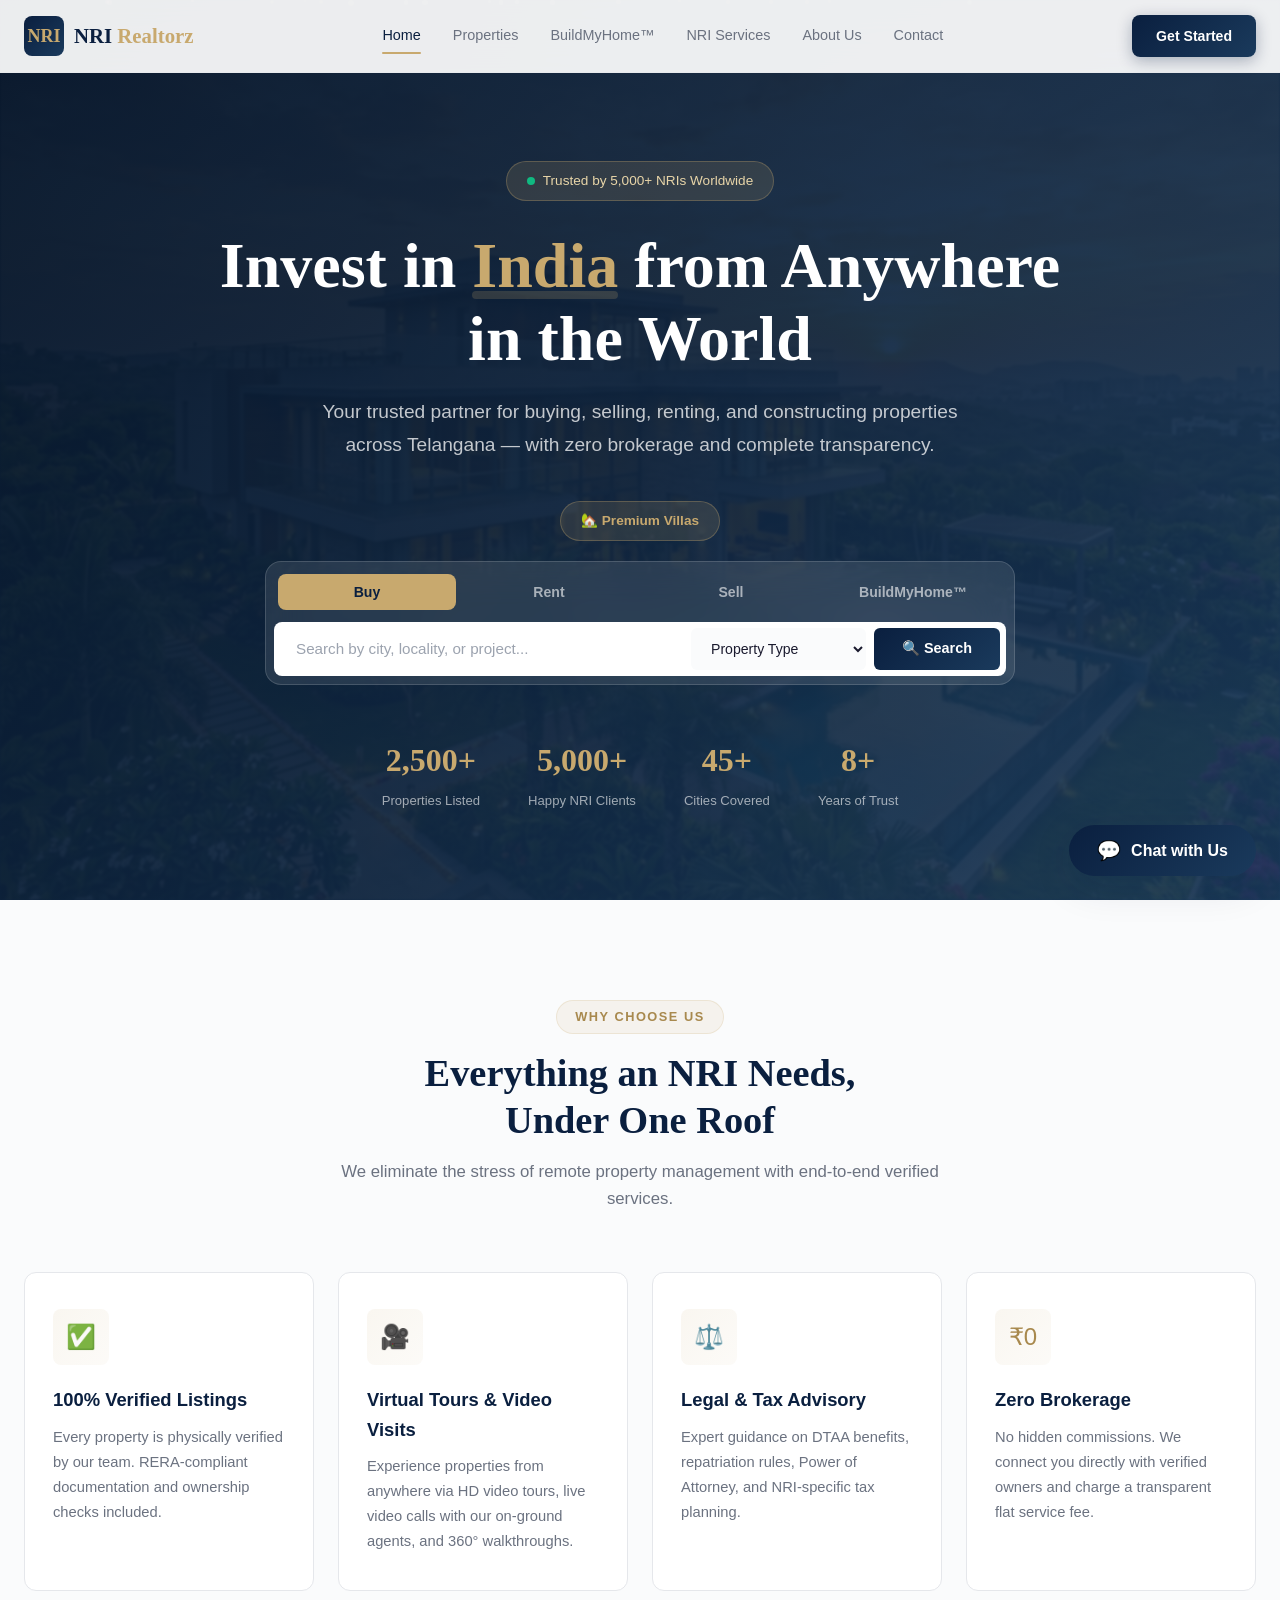
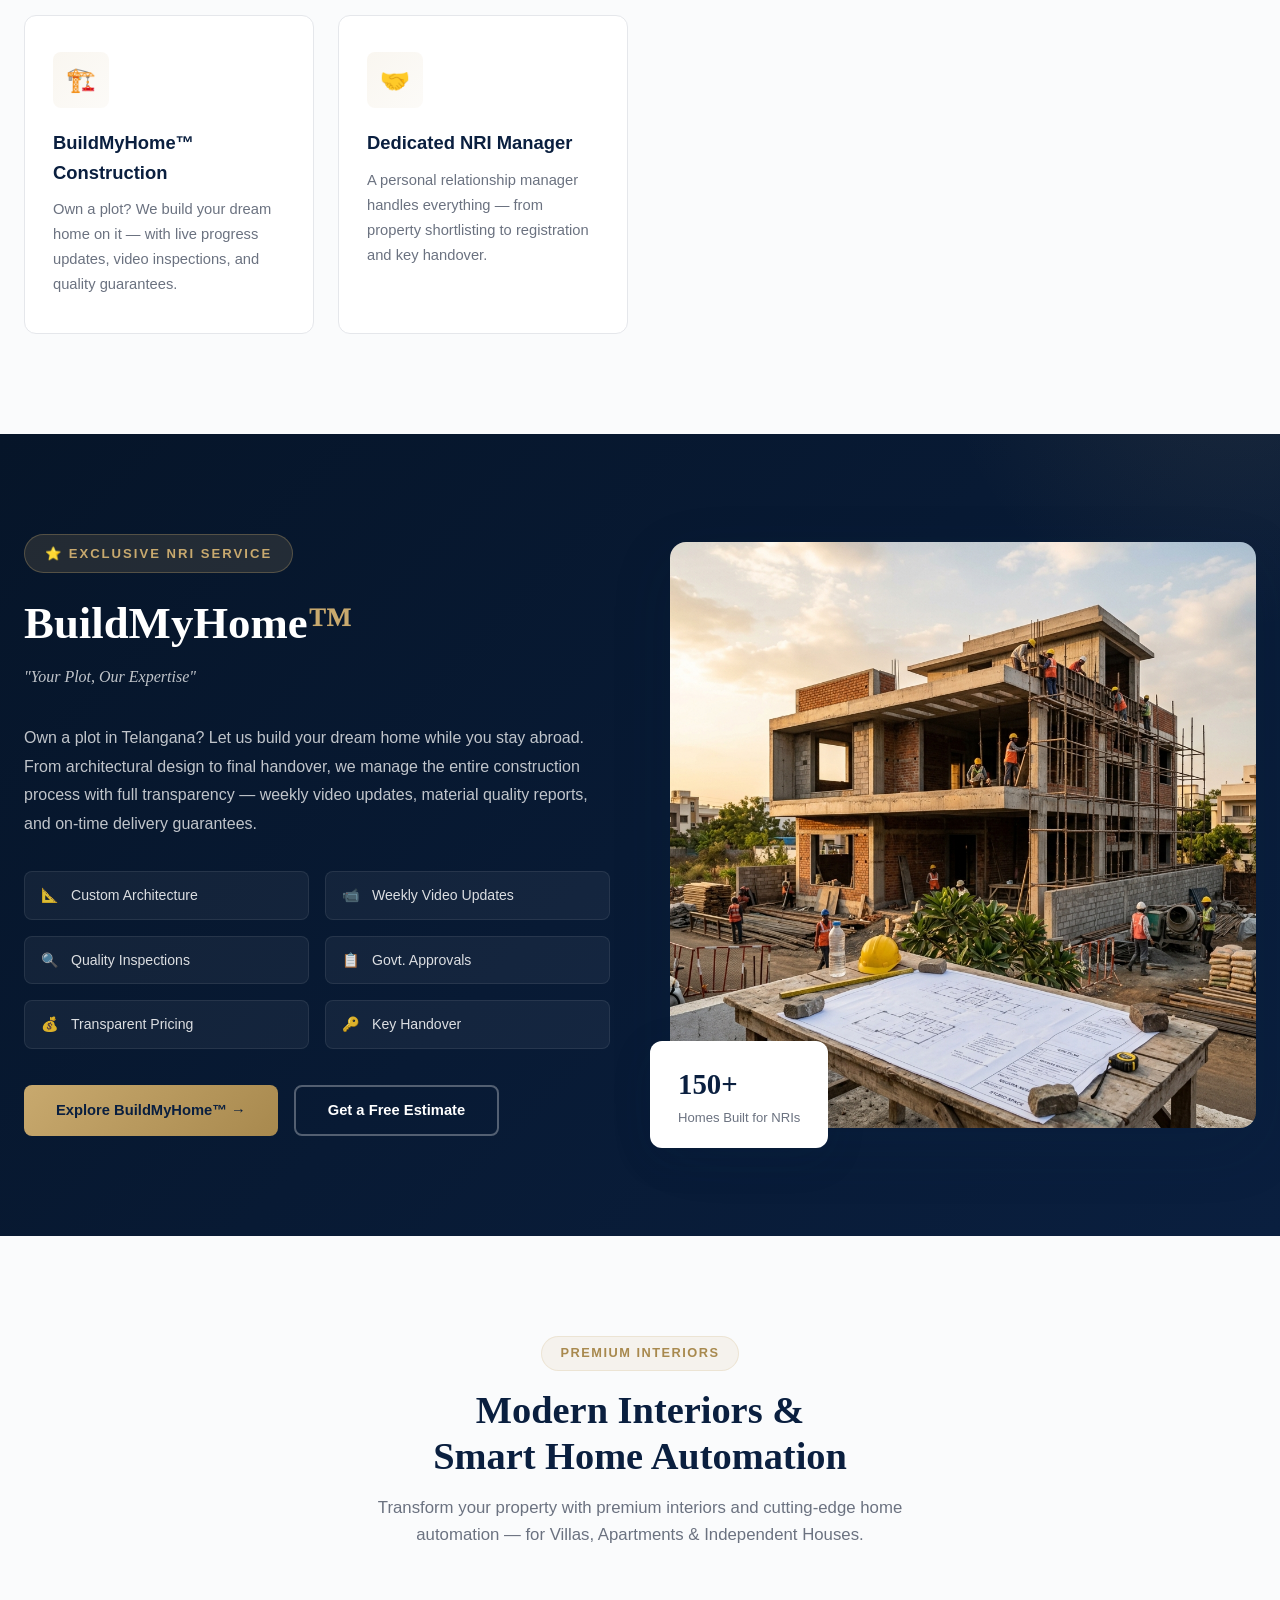
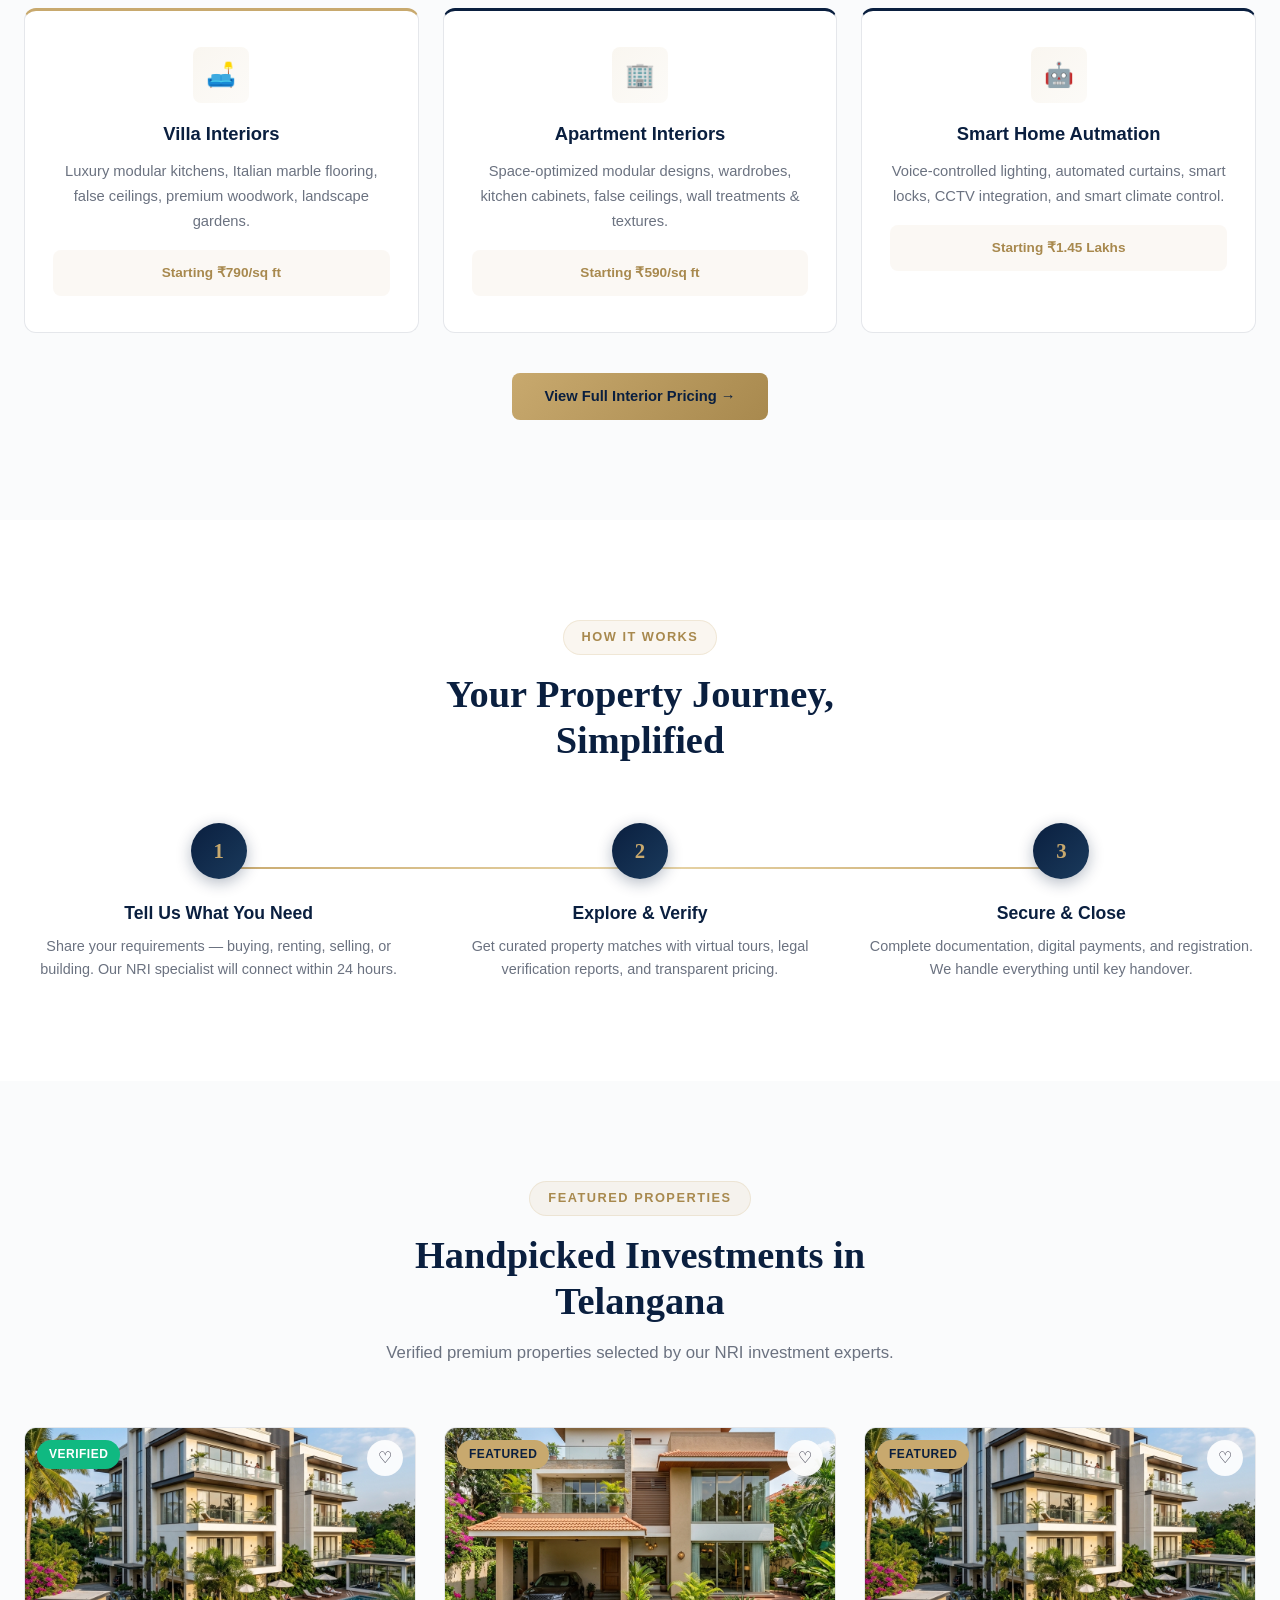
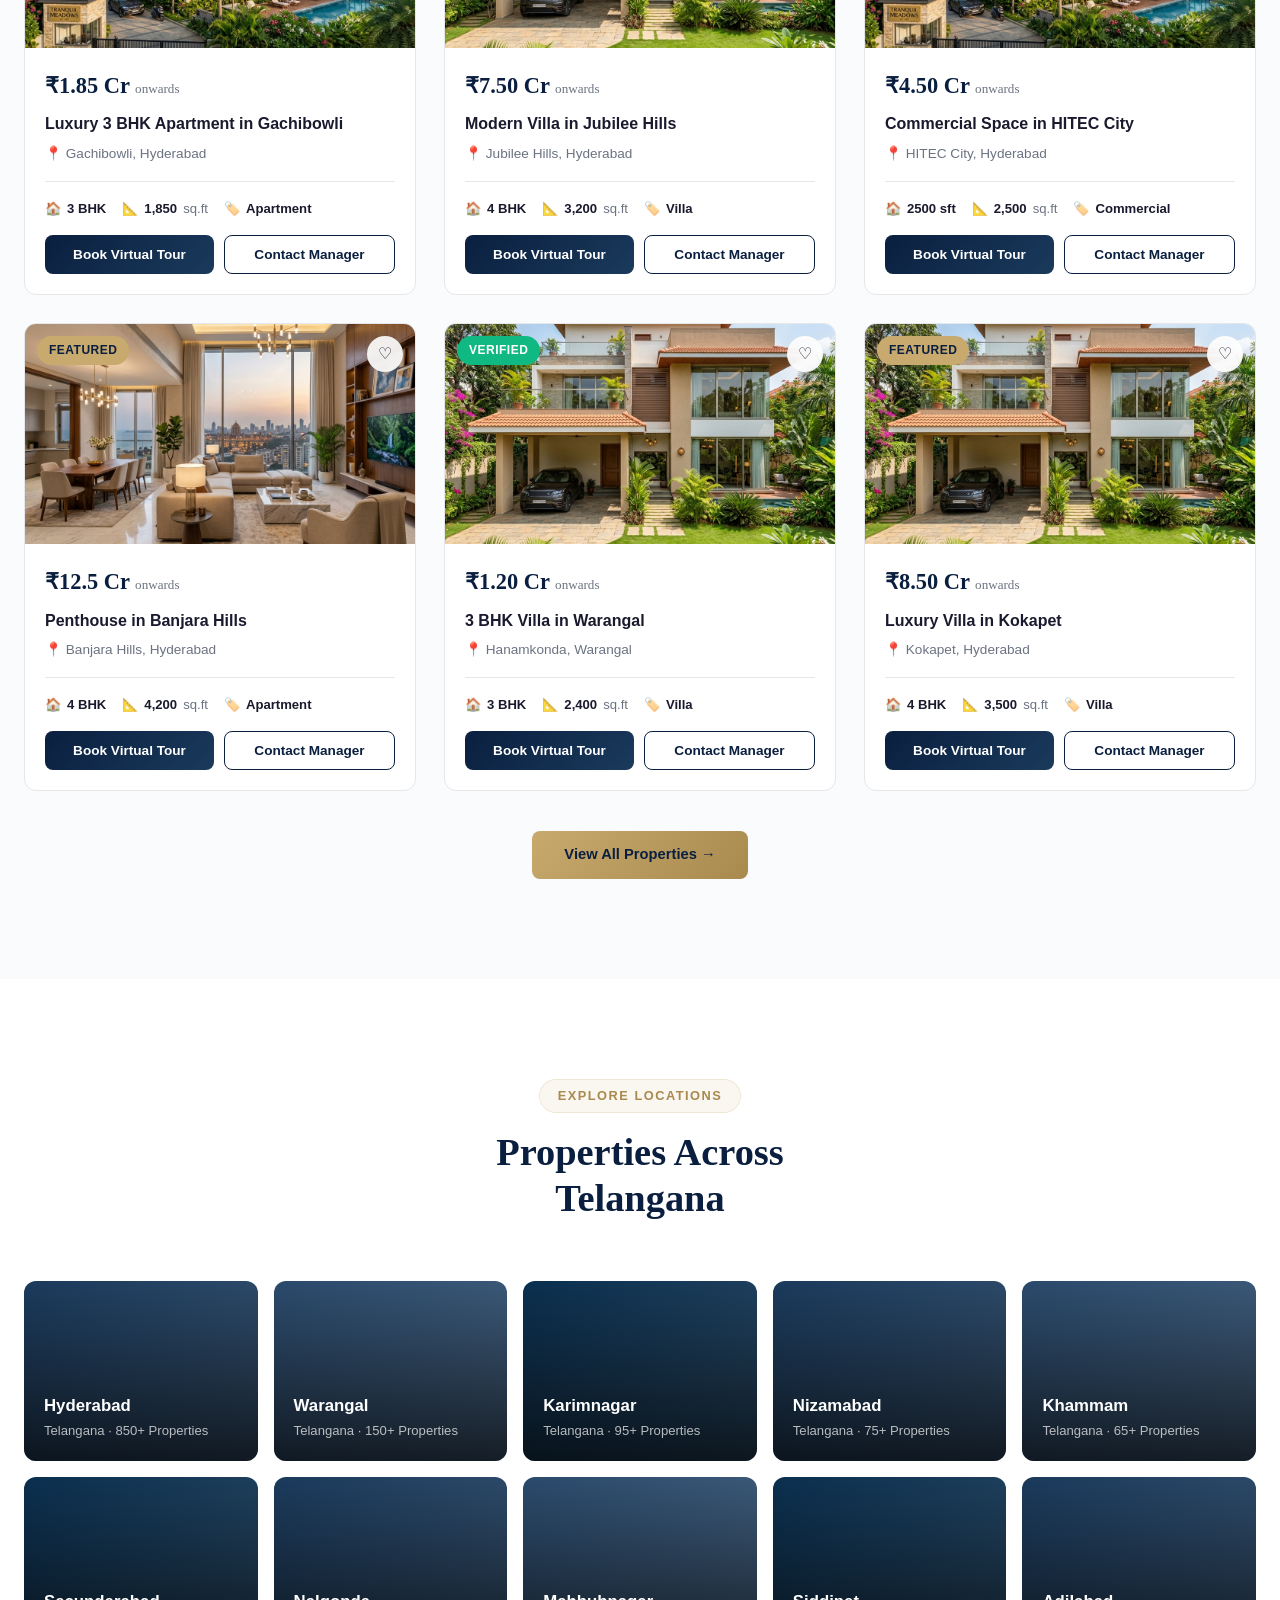
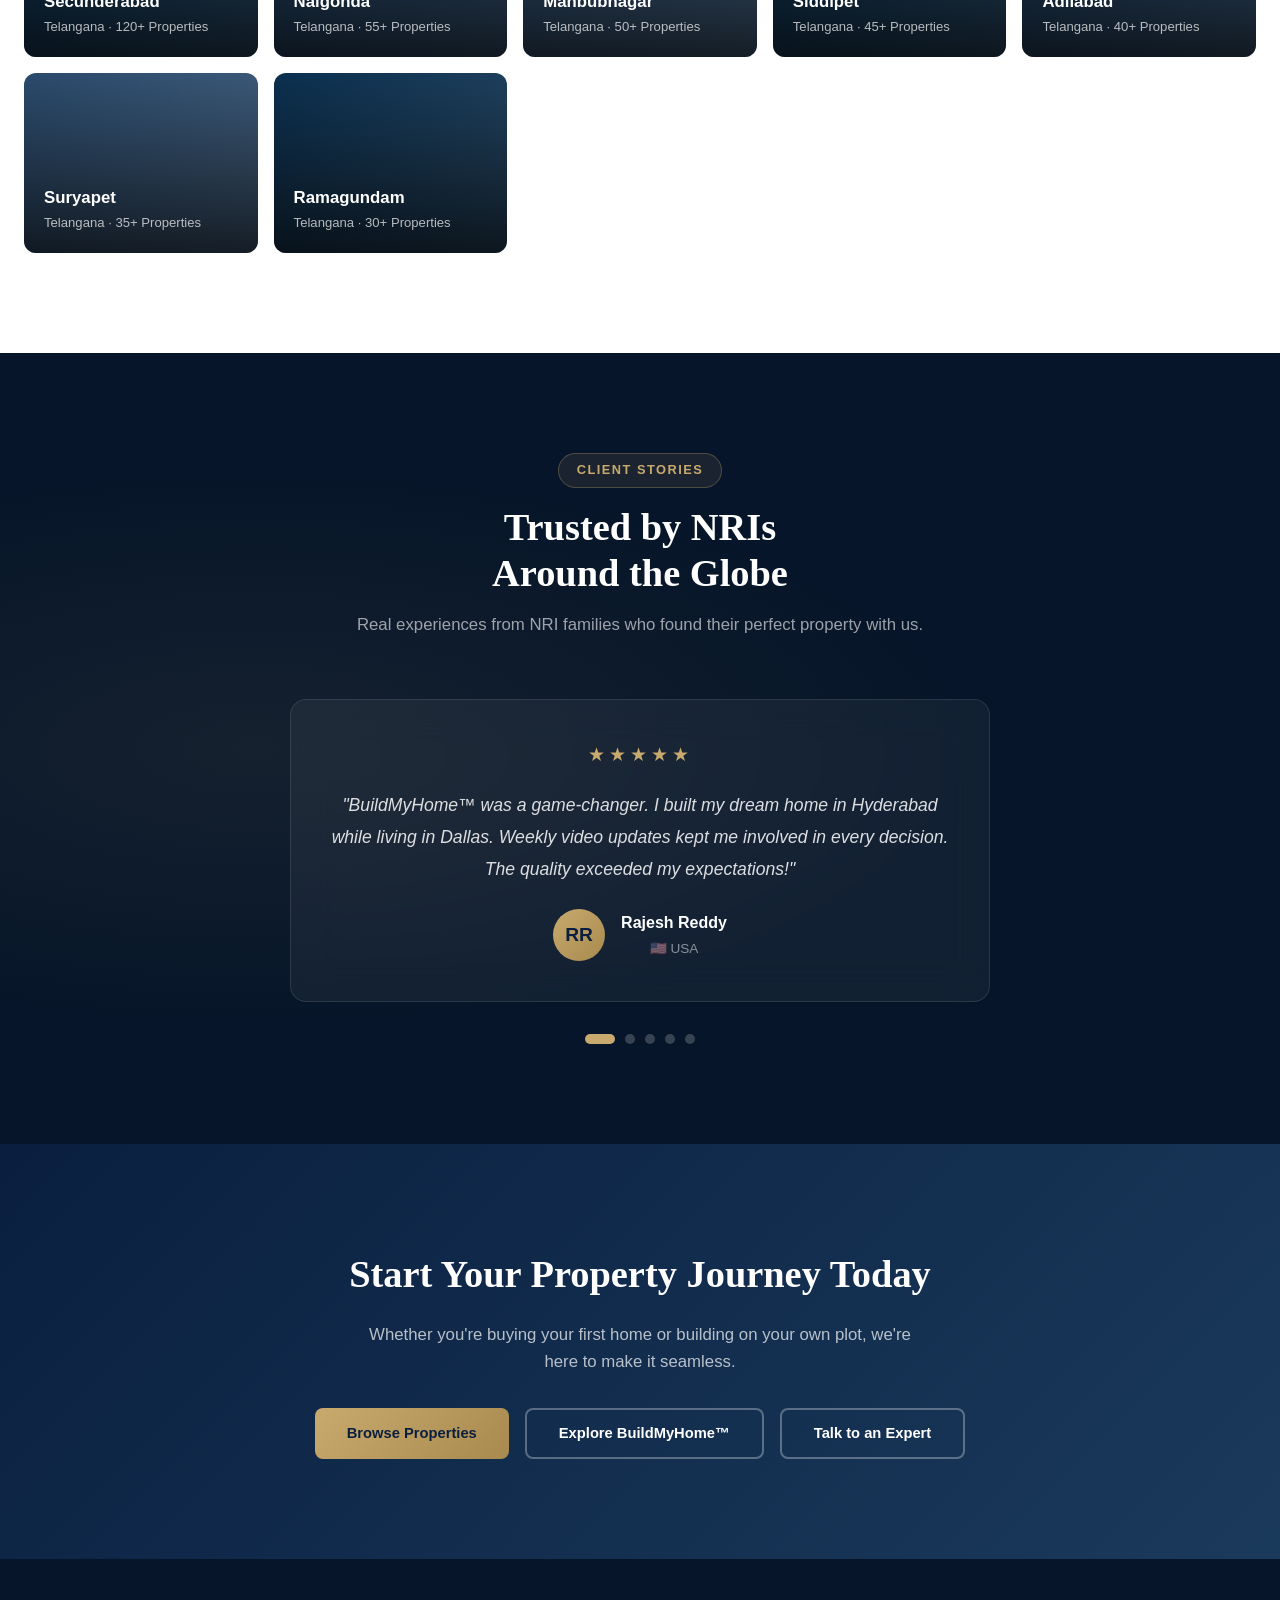
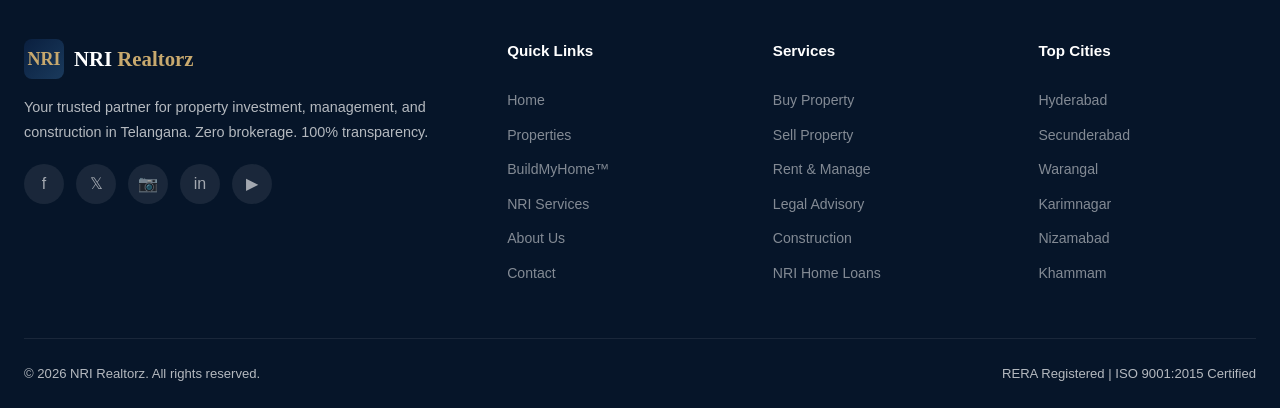
==== commit 7a359a09: "Fix logo NR to NRI, bring Interiors section to Home Page UI" ====
--- a/index.html
+++ b/index.html
@@ -32,7 +32,7 @@
   <nav class="navbar" id="navbar">
     <div class="container">
       <a href="#home" class="nav-logo">
-        <div class="nav-logo-icon">NR</div>
+        <div class="nav-logo-icon">NRI</div>
         <div class="nav-logo-text">NRI <span>Realtorz</span></div>
       </a>
       <div class="nav-links" id="navLinks">
@@ -169,6 +169,39 @@
         </div>
       </div>
     </section>
+    <!-- INTERIORS HIGHLIGHT -->
+    <section class="section" style="background:var(--bg)">
+      <div class="container">
+        <div class="section-header reveal">
+          <span class="section-badge">Premium Interiors</span>
+          <h2 class="section-title">Modern Interiors &<br>Smart Home Automation</h2>
+          <p class="section-subtitle">Transform your property with premium interiors and cutting-edge home automation — for Villas, Apartments & Independent Houses.</p>
+        </div>
+        <div class="features-grid" style="grid-template-columns:repeat(auto-fit,minmax(280px,1fr))">
+          <div class="feature-card reveal" style="text-align:center;border-top:3px solid var(--accent)">
+            <div class="feature-icon" style="margin:0 auto 16px">🛋️</div>
+            <h3>Villa Interiors</h3>
+            <p>Luxury modular kitchens, Italian marble flooring, false ceilings, premium woodwork, landscape gardens.</p>
+            <div style="margin-top:16px;padding:12px;background:rgba(200,169,110,0.08);border-radius:8px;font-size:0.85rem;color:var(--accent-dark);font-weight:600">Starting ₹790/sq ft</div>
+          </div>
+          <div class="feature-card reveal" style="text-align:center;border-top:3px solid var(--primary)">
+            <div class="feature-icon" style="margin:0 auto 16px">🏢</div>
+            <h3>Apartment Interiors</h3>
+            <p>Space-optimized modular designs, wardrobes, kitchen cabinets, false ceilings, wall treatments & textures.</p>
+            <div style="margin-top:16px;padding:12px;background:rgba(200,169,110,0.08);border-radius:8px;font-size:0.85rem;color:var(--accent-dark);font-weight:600">Starting ₹590/sq ft</div>
+          </div>
+          <div class="feature-card reveal" style="text-align:center;border-top:3px solid var(--primary)">
+            <div class="feature-icon" style="margin:0 auto 16px">🤖</div>
+            <h3>Smart Home Autmation</h3>
+            <p>Voice-controlled lighting, automated curtains, smart locks, CCTV integration, and smart climate control.</p>
+            <div style="margin-top:16px;padding:12px;background:rgba(200,169,110,0.08);border-radius:8px;font-size:0.85rem;color:var(--accent-dark);font-weight:600">Starting ₹1.45 Lakhs</div>
+          </div>
+        </div>
+        <div style="text-align:center;margin-top:40px" class="reveal">
+          <a href="#buildmyhome" class="btn-accent" onclick="setTimeout(()=>window.scrollTo(0, document.body.scrollHeight/2), 100)">View Full Interior Pricing →</a>
+        </div>
+      </div>
+    </section>
 
     <!-- HOW IT WORKS -->
     <section class="section" style="background:#fff">
@@ -649,7 +682,7 @@
     <div class="container">
       <div class="footer-grid">
         <div class="footer-brand">
-          <a href="#home" class="nav-logo"><div class="nav-logo-icon">NR</div><div class="nav-logo-text">NRI <span>Realtorz</span></div></a>
+          <a href="#home" class="nav-logo"><div class="nav-logo-icon">NRI</div><div class="nav-logo-text">NRI <span>Realtorz</span></div></a>
           <p>Your trusted partner for property investment, management, and construction in Telangana. Zero brokerage. 100% transparency.</p>
           <div class="footer-social">
             <a href="#" aria-label="Facebook">f</a><a href="#" aria-label="Twitter">𝕏</a><a href="#" aria-label="Instagram">📷</a><a href="#" aria-label="LinkedIn">in</a><a href="#" aria-label="YouTube">▶</a>
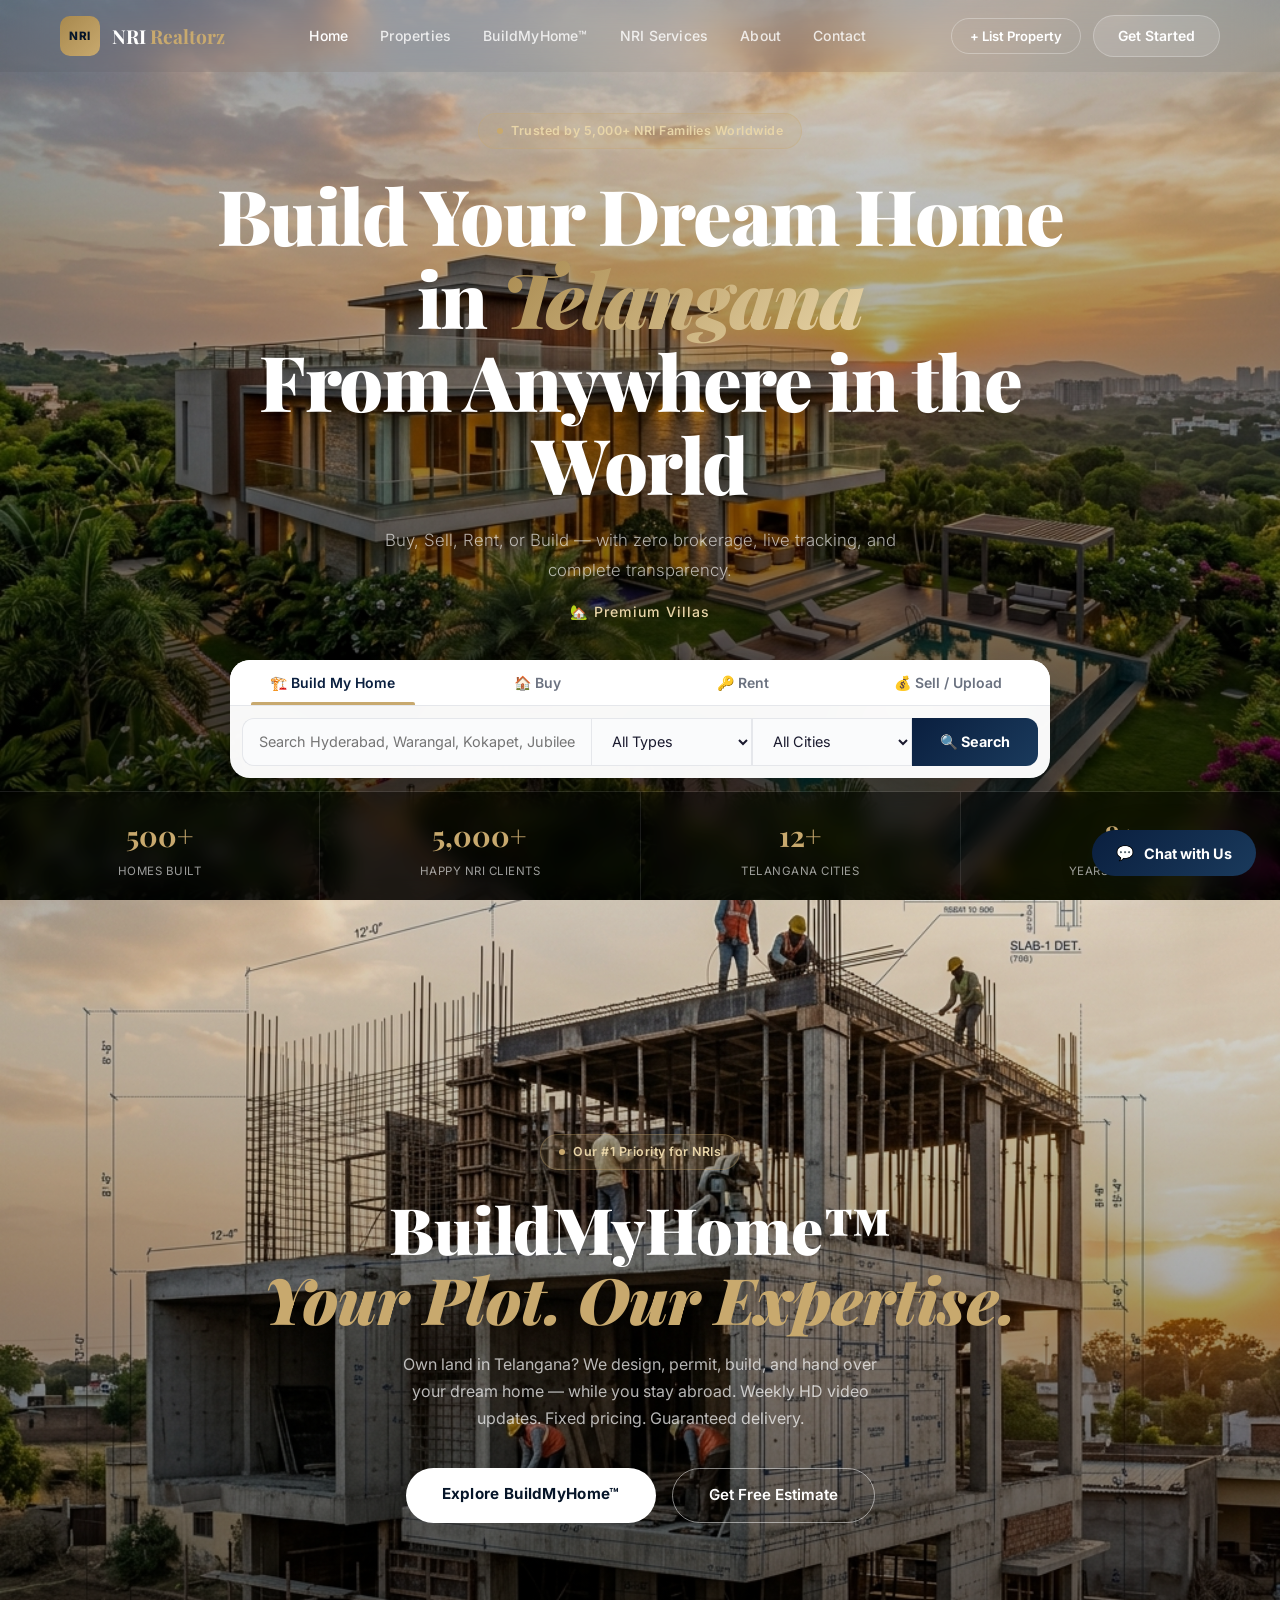
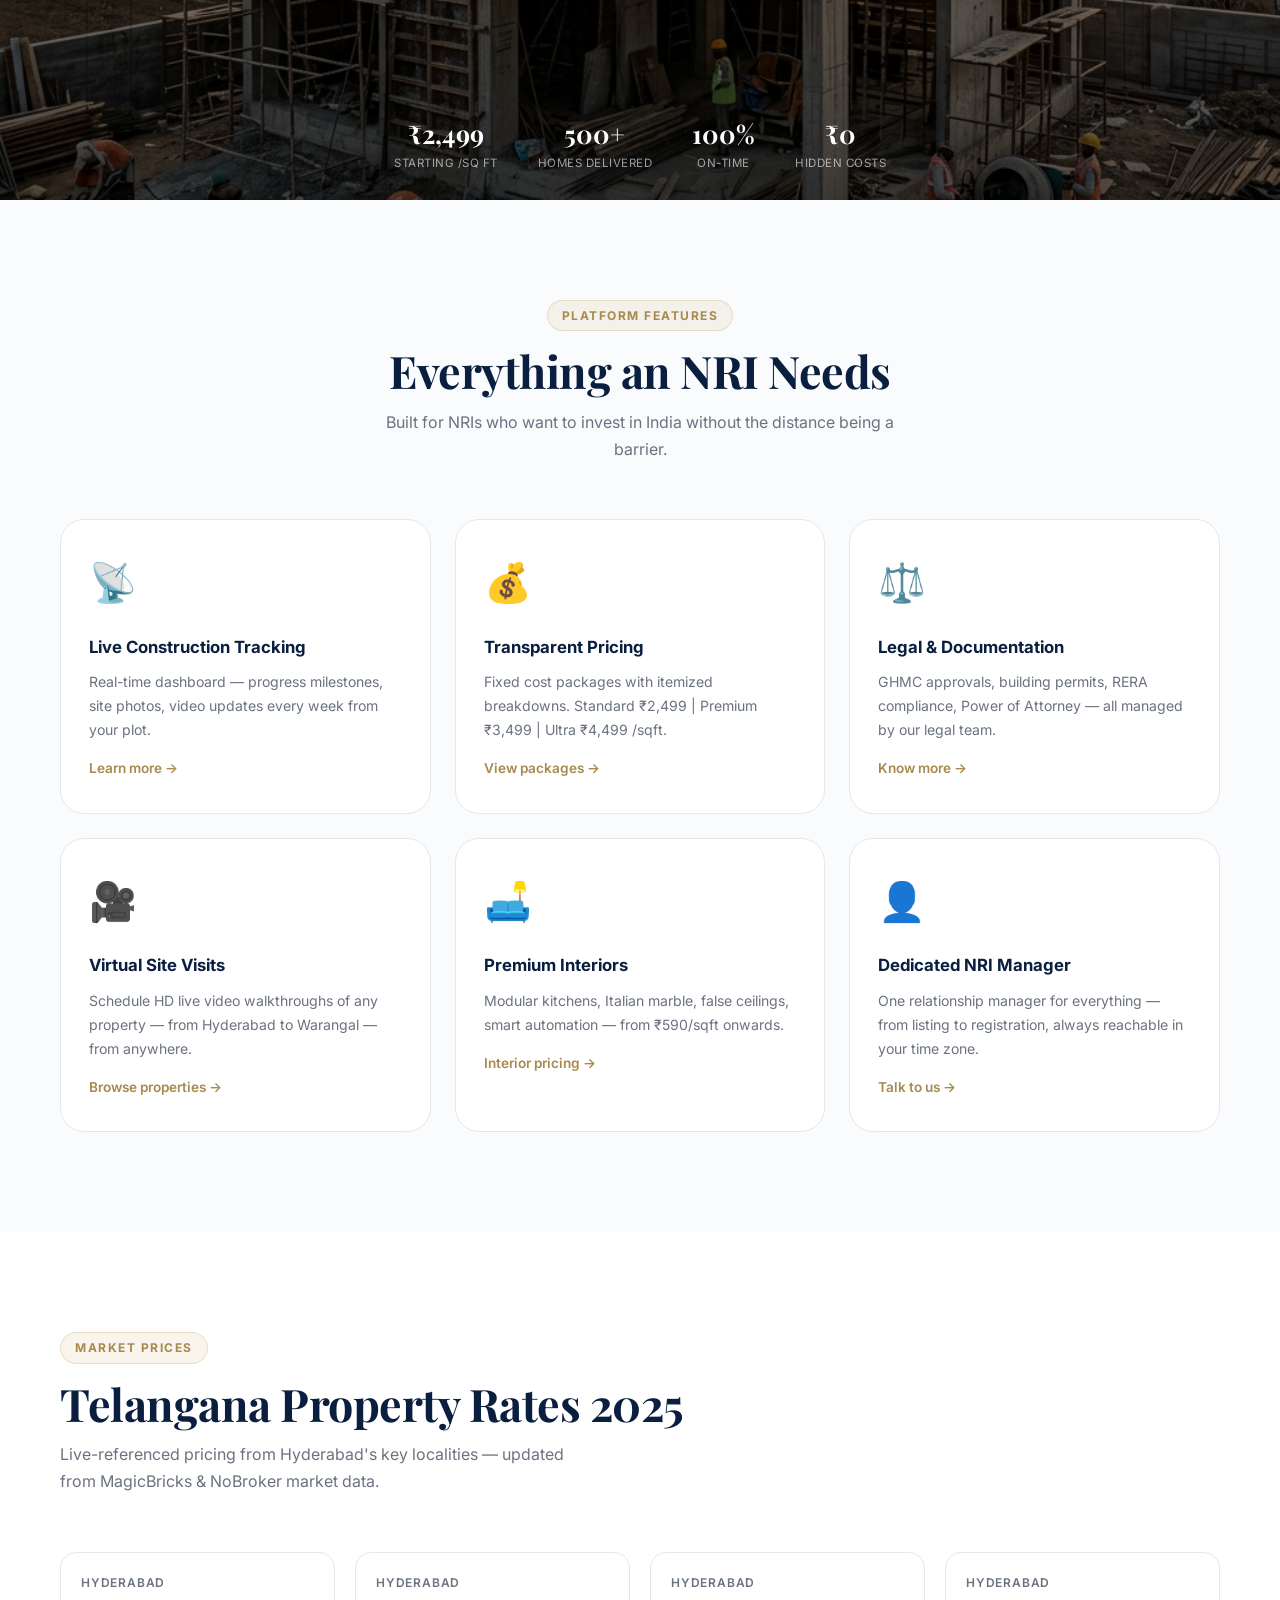
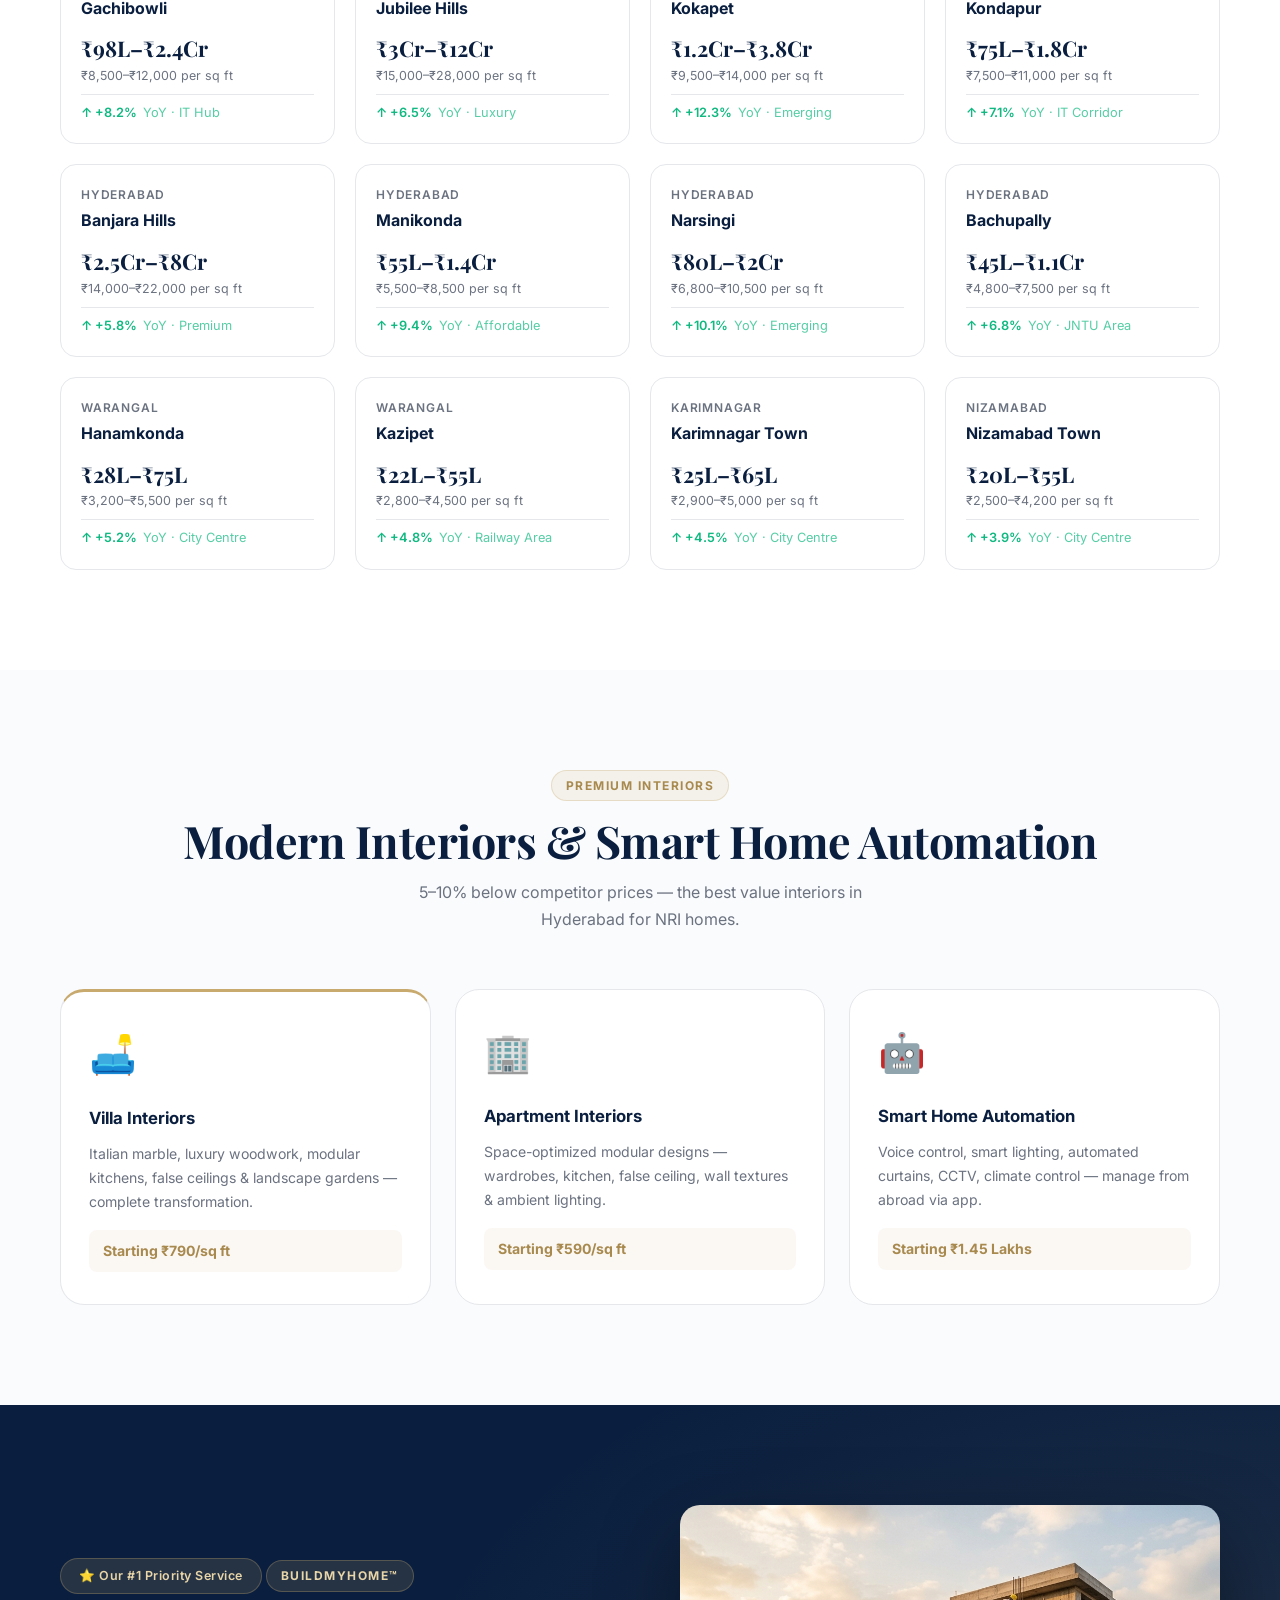
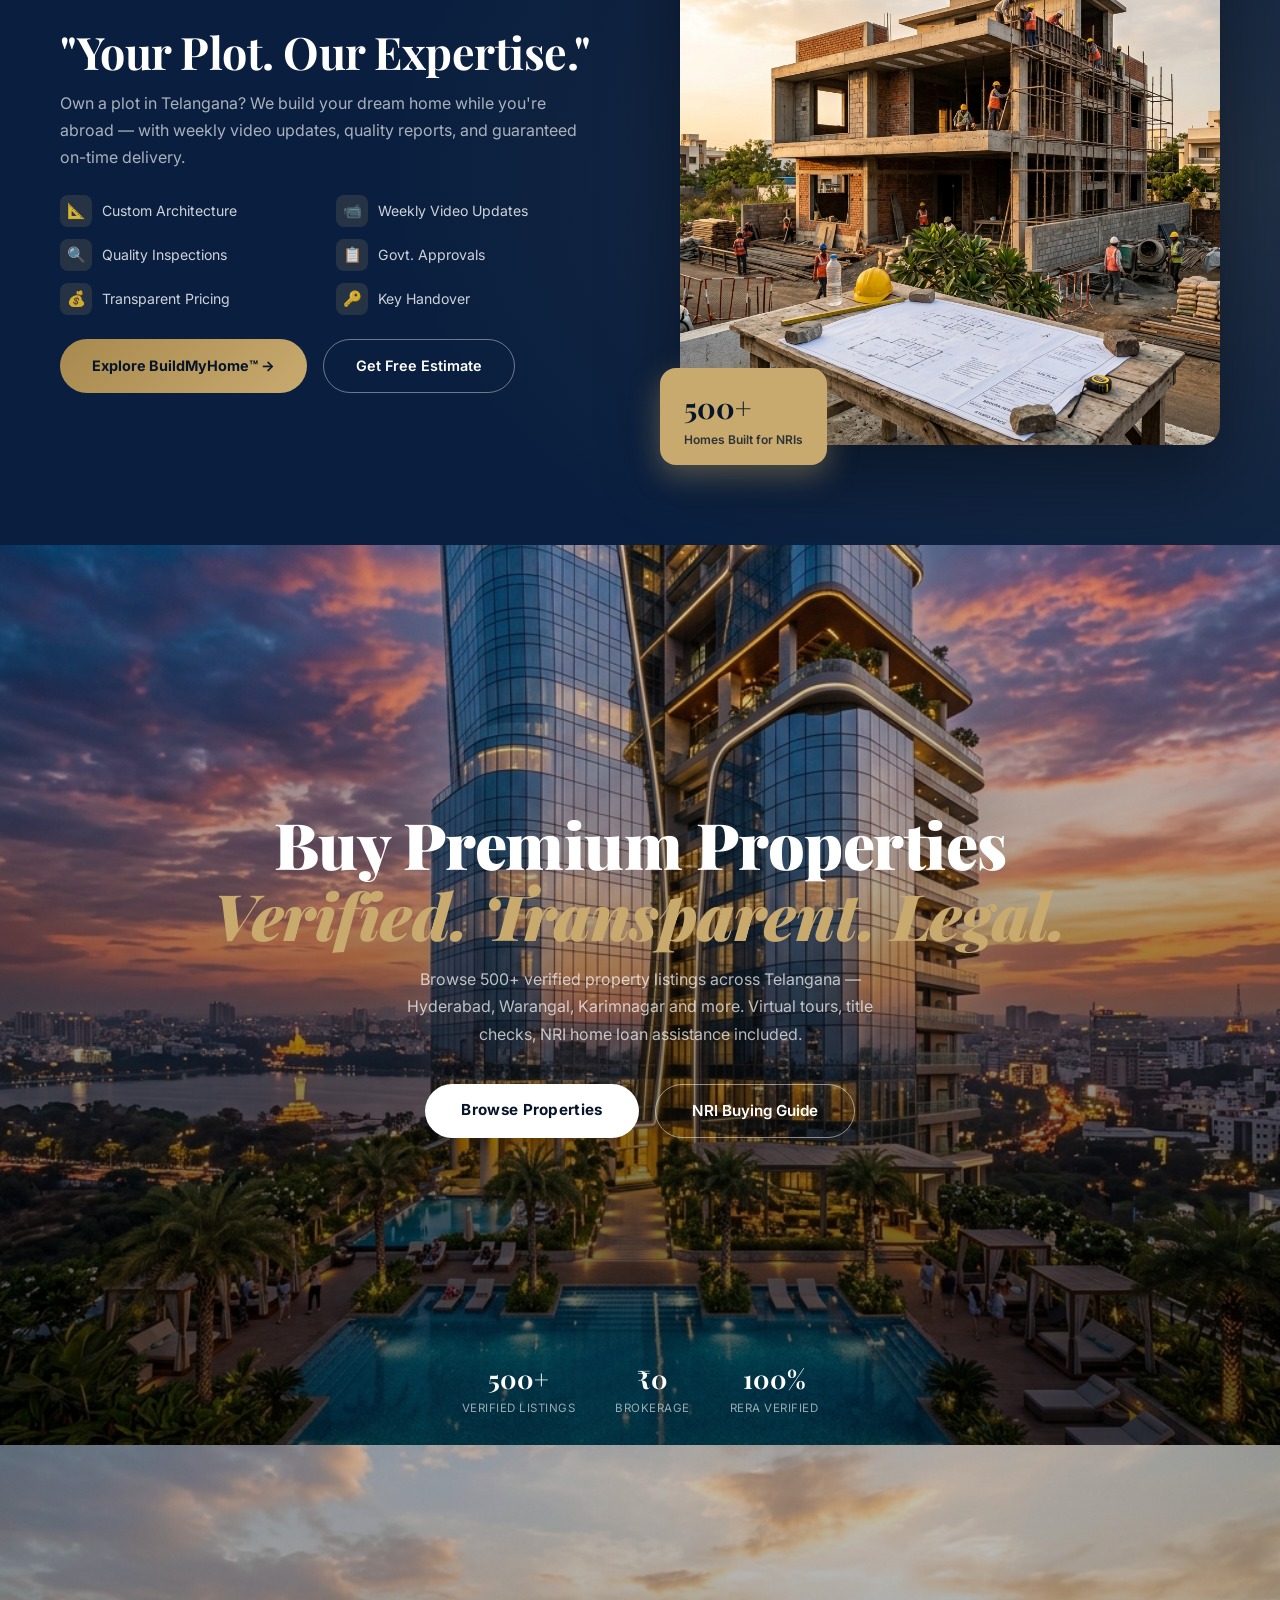
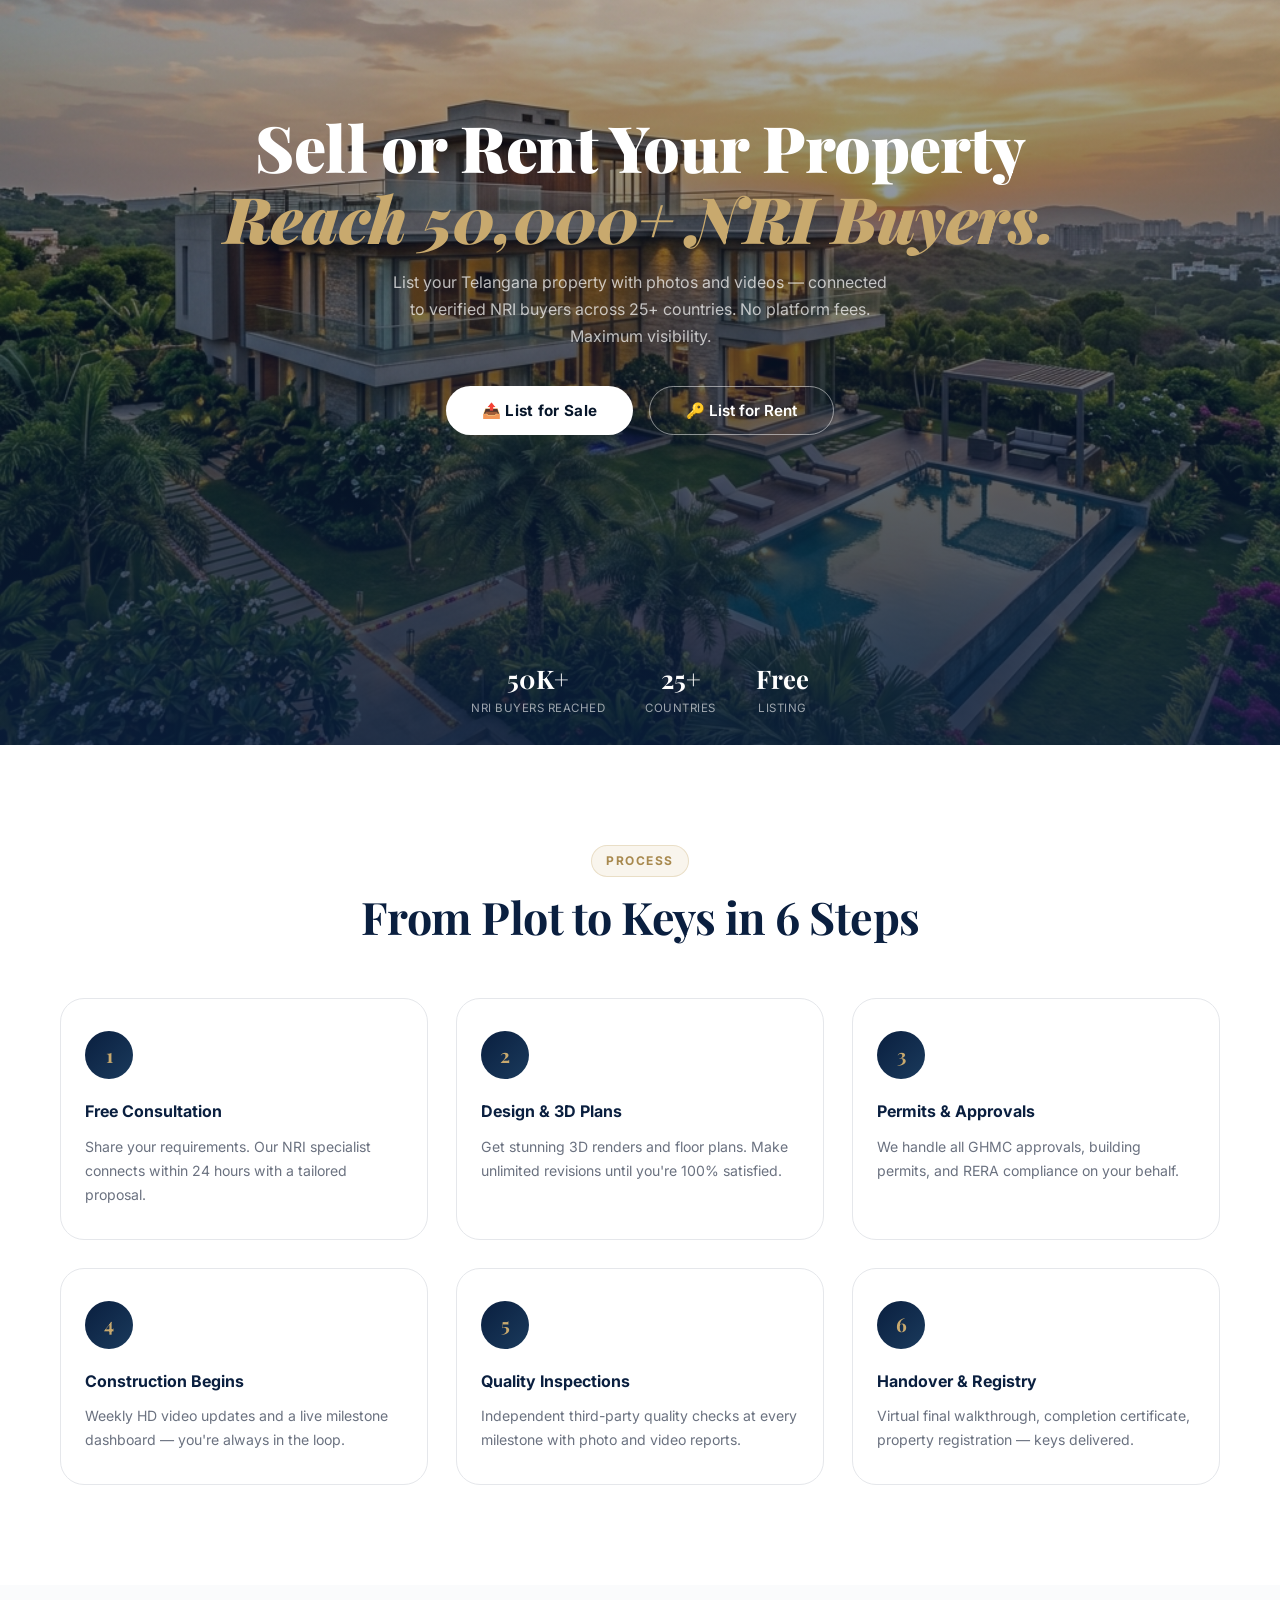
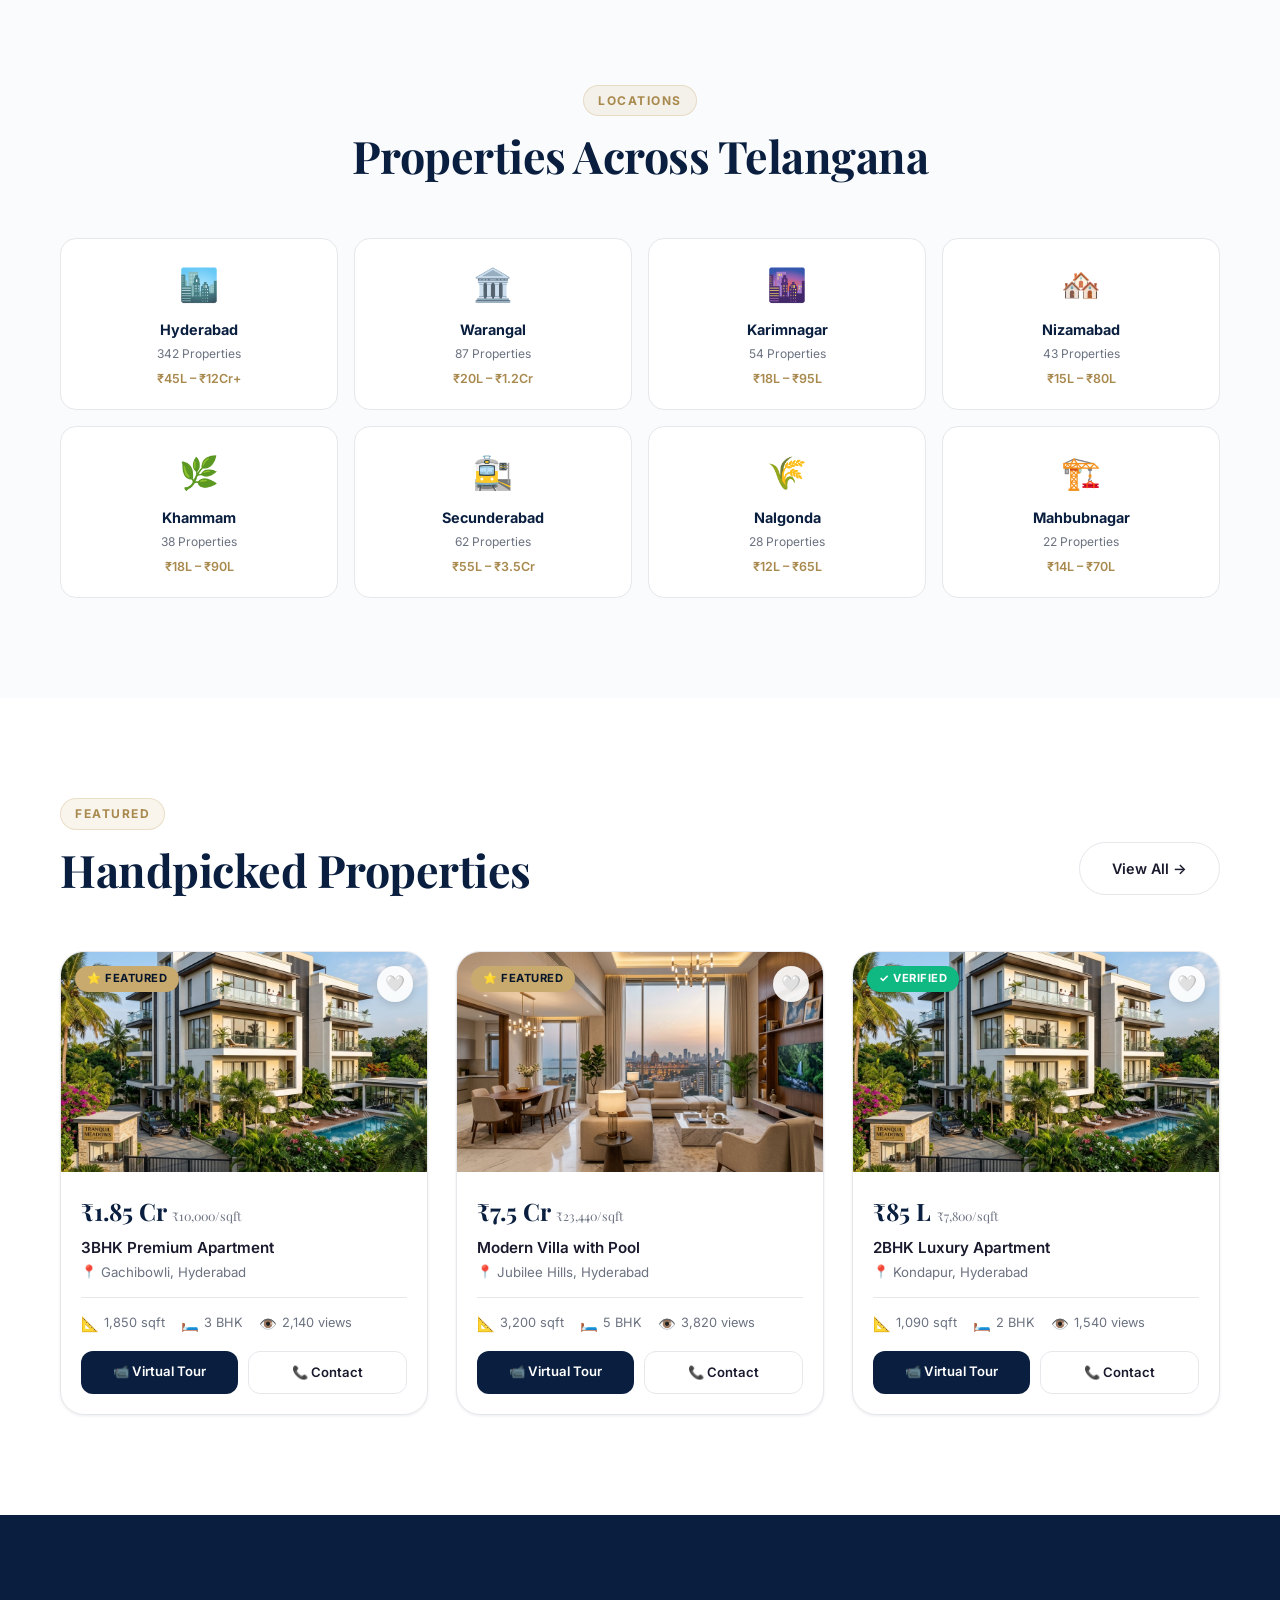
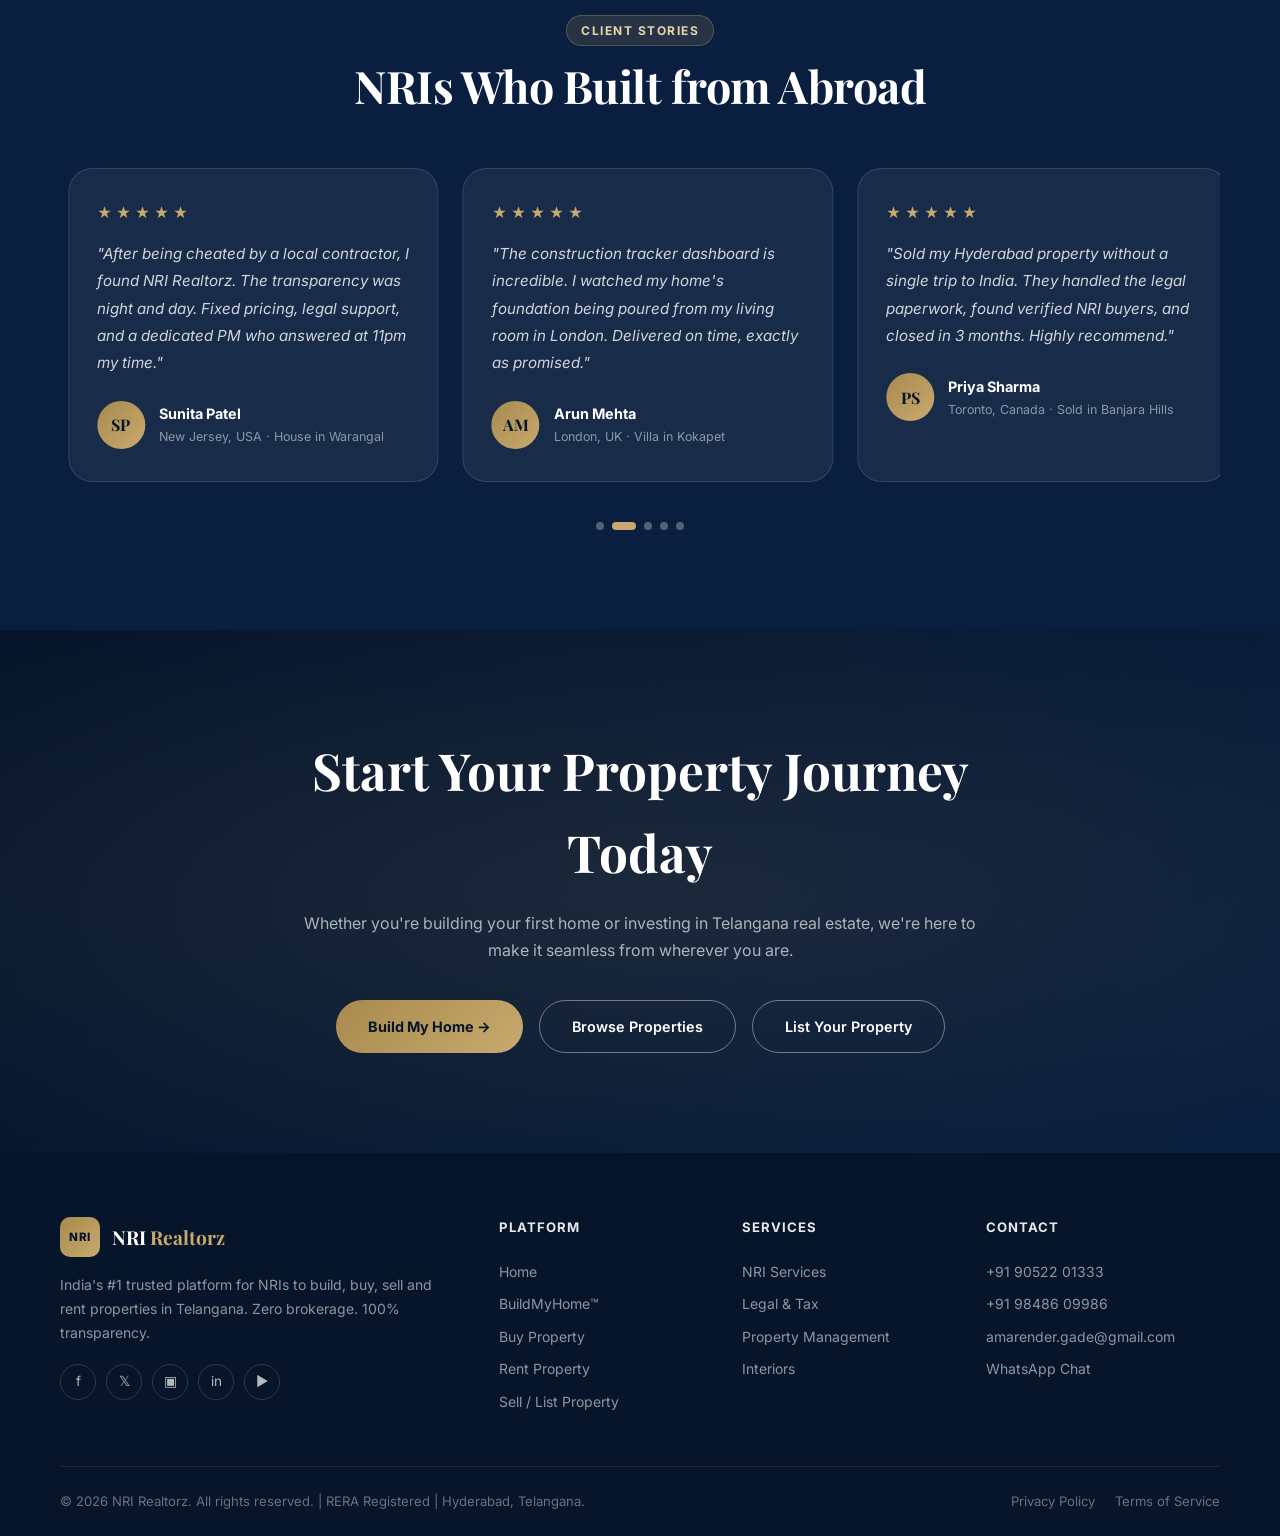
==== commit 1b8ec056: "Major redesign: Tesla-style UX + MagicBricks data + Build/Buy/Sell/Rent + Upload modal + Telangana p" ====
--- a/index.html
+++ b/index.html
@@ -3,741 +3,627 @@
 <head>
   <meta charset="UTF-8">
   <meta name="viewport" content="width=device-width, initial-scale=1.0">
-  <title>NRI Realtorz — Invest in India from Anywhere in the World</title>
-  <meta name="description" content="Premium property platform for NRIs. Buy, sell, rent and manage properties in Telangana. Zero brokerage, verified listings, virtual tours, BuildMyHome™ construction service.">
-  <meta property="og:title" content="NRI Realtorz — Your Trusted NRI Property Partner">
-  <meta property="og:description" content="Invest in India from anywhere. Verified properties, zero brokerage, legal support.">
-  <meta property="og:type" content="website">
+  <title>NRI Realtorz — Build, Buy, Sell & Rent Properties in Telangana</title>
+  <meta name="description" content="India's #1 platform for NRIs to build, buy, sell and rent premium properties in Telangana. Live construction tracking, transparent pricing, zero brokerage.">
+  <meta property="og:title" content="NRI Realtorz — Build Your Dream Home in India">
   <meta property="og:url" content="https://nrirealterz.com/">
-  <meta property="og:image" content="https://nrirealterz.com/images/hero-cityscape.png">
-  <meta name="twitter:card" content="summary_large_image">
-  <meta name="twitter:title" content="NRI Realtorz — Invest in India from Anywhere">
-  <meta name="twitter:description" content="Premium property platform for NRIs. Zero brokerage, verified listings, BuildMyHome™ construction service.">
-  <!-- Security Meta Tags -->
   <meta http-equiv="X-Content-Type-Options" content="nosniff">
   <meta http-equiv="X-Frame-Options" content="DENY">
   <meta http-equiv="X-XSS-Protection" content="1; mode=block">
-  <meta http-equiv="Content-Security-Policy" content="default-src 'self'; script-src 'self' 'unsafe-inline' https://fonts.googleapis.com; style-src 'self' 'unsafe-inline' https://fonts.googleapis.com https://fonts.gstatic.com; font-src 'self' https://fonts.gstatic.com; img-src 'self' data: https:; connect-src 'self'; frame-ancestors 'none';">
-  <meta name="referrer" content="strict-origin-when-cross-origin">
-  <meta http-equiv="Permissions-Policy" content="camera=(), microphone=(), geolocation=(), payment=()">
   <link rel="canonical" href="https://nrirealterz.com/">
   <link rel="stylesheet" href="style.css">
   <link rel="icon" type="image/svg+xml" href="data:image/svg+xml,<svg xmlns='http://www.w3.org/2000/svg' viewBox='0 0 100 100'><text y='.9em' font-size='90'>🏠</text></svg>">
 </head>
 <body>
-  <!-- LOADER -->
-  <div class="page-loader" id="pageLoader"><div class="loader-spinner"></div></div>
-
-  <!-- NAVBAR -->
-  <nav class="navbar" id="navbar">
-    <div class="container">
-      <a href="#home" class="nav-logo">
-        <div class="nav-logo-icon">NRI</div>
-        <div class="nav-logo-text">NRI <span>Realtorz</span></div>
-      </a>
-      <div class="nav-links" id="navLinks">
-        <a href="#home" class="active" data-page="home">Home</a>
-        <a href="#properties" data-page="properties">Properties</a>
-        <a href="#buildmyhome" data-page="buildmyhome">BuildMyHome™</a>
-        <a href="#services" data-page="services">NRI Services</a>
-        <a href="#about" data-page="about">About Us</a>
-        <a href="#contact" data-page="contact">Contact</a>
-      </div>
-      <a href="#contact" class="nav-cta">Get Started</a>
-      <button class="hamburger" id="hamburger" aria-label="Toggle menu">
-        <span></span><span></span><span></span>
-      </button>
-    </div>
-  </nav>
-
-  <!-- ==================== HOME PAGE ==================== -->
-  <div class="page active" id="page-home">
-    <!-- HERO -->
-    <section class="hero" id="hero-section">
-      <div class="hero-bg hero-bg-active" id="heroBg0" style="background-image:url('images/hero-villa.png')"></div>
-      <div class="hero-bg" id="heroBg1" style="background-image:url('images/hero-apartment.png')"></div>
-      <div class="hero-bg" id="heroBg2" style="background-image:url('images/hero-construction.png')"></div>
-      <div class="hero-bg" id="heroBg3" style="background-image:url('images/hero-plot.png')"></div>
-      <div class="hero-overlay"></div>
-      <div class="hero-particles" id="heroParticles"></div>
-      <div class="hero-content">
-        <div class="hero-badge"><span class="dot"></span> Trusted by 5,000+ NRIs Worldwide</div>
-        <h1>Invest in <span class="highlight">India</span> from Anywhere in the World</h1>
-        <p class="hero-subtitle">Your trusted partner for buying, selling, renting, and constructing properties across Telangana — with zero brokerage and complete transparency.</p>
-        <div class="hero-slide-label" id="heroSlideLabel">🏡 Premium Villas</div>
-        <div class="hero-search">
-          <div class="search-tabs">
-            <button class="search-tab active" data-type="buy">Buy</button>
-            <button class="search-tab" data-type="rent">Rent</button>
-            <button class="search-tab" data-type="sell">Sell</button>
-            <button class="search-tab" data-type="build">BuildMyHome™</button>
-          </div>
-          <div class="search-bar">
-            <input type="text" id="heroSearchInput" placeholder="Search by city, locality, or project...">
-            <select id="heroSearchType">
-              <option value="">Property Type</option>
-              <option>Apartment</option>
-              <option>Villa</option>
-              <option>Independent House</option>
-              <option>Plot / Land</option>
+
+<!-- LOADER -->
+<div class="page-loader" id="pageLoader"><div class="loader-spinner"></div></div>
+
+<!-- UPLOAD MODAL -->
+<div class="modal-overlay" id="uploadModal">
+  <div class="modal">
+    <div class="modal-header">
+      <div>
+        <h3 id="uploadModalTitle">List Your Property</h3>
+        <p id="uploadModalSub">Fill in the details and upload photos/videos</p>
+      </div>
+      <button class="modal-close" onclick="closeUploadModal()">✕</button>
+    </div>
+    <div class="modal-body">
+      <form id="listingForm">
+        <div class="form-grid">
+          <div class="form-group">
+            <label>Property Title *</label>
+            <input type="text" placeholder="e.g. 3BHK Villa in Kokapet" required>
+          </div>
+          <div class="form-group">
+            <label>Listing Type *</label>
+            <select id="modalListingType">
+              <option value="sell">For Sale</option>
+              <option value="rent">For Rent</option>
+            </select>
+          </div>
+          <div class="form-group">
+            <label>Property Type *</label>
+            <select>
+              <option>Apartment</option><option>Villa</option>
+              <option>Independent House</option><option>Plot / Land</option>
               <option>Commercial</option>
             </select>
-            <button class="search-btn" id="heroSearchBtn">🔍 Search</button>
-          </div>
-        </div>
-        <div class="hero-stats">
-          <div class="hero-stat"><div class="hero-stat-value" data-count="2500">0</div><div class="hero-stat-label">Properties Listed</div></div>
-          <div class="hero-stat"><div class="hero-stat-value" data-count="5000">0</div><div class="hero-stat-label">Happy NRI Clients</div></div>
-          <div class="hero-stat"><div class="hero-stat-value" data-count="45">0</div><div class="hero-stat-label">Cities Covered</div></div>
-          <div class="hero-stat"><div class="hero-stat-value" data-count="8">0</div><div class="hero-stat-label">Years of Trust</div></div>
-        </div>
-      </div>
-    </section>
-
-    <!-- FEATURES -->
-    <section class="section" id="features-section">
-      <div class="container">
-        <div class="section-header reveal">
-          <span class="section-badge">Why Choose Us</span>
-          <h2 class="section-title">Everything an NRI Needs,<br>Under One Roof</h2>
-          <p class="section-subtitle">We eliminate the stress of remote property management with end-to-end verified services.</p>
-        </div>
-        <div class="features-grid">
-          <div class="feature-card reveal">
-            <div class="feature-icon">✅</div>
-            <h3>100% Verified Listings</h3>
-            <p>Every property is physically verified by our team. RERA-compliant documentation and ownership checks included.</p>
-          </div>
-          <div class="feature-card reveal">
-            <div class="feature-icon">🎥</div>
-            <h3>Virtual Tours & Video Visits</h3>
-            <p>Experience properties from anywhere via HD video tours, live video calls with our on-ground agents, and 360° walkthroughs.</p>
-          </div>
-          <div class="feature-card reveal">
-            <div class="feature-icon">⚖️</div>
-            <h3>Legal & Tax Advisory</h3>
-            <p>Expert guidance on DTAA benefits, repatriation rules, Power of Attorney, and NRI-specific tax planning.</p>
-          </div>
-          <div class="feature-card reveal">
-            <div class="feature-icon">₹0</div>
-            <h3>Zero Brokerage</h3>
-            <p>No hidden commissions. We connect you directly with verified owners and charge a transparent flat service fee.</p>
-          </div>
-          <div class="feature-card reveal">
-            <div class="feature-icon">🏗️</div>
-            <h3>BuildMyHome™ Construction</h3>
-            <p>Own a plot? We build your dream home on it — with live progress updates, video inspections, and quality guarantees.</p>
-          </div>
-          <div class="feature-card reveal">
-            <div class="feature-icon">🤝</div>
-            <h3>Dedicated NRI Manager</h3>
-            <p>A personal relationship manager handles everything — from property shortlisting to registration and key handover.</p>
-          </div>
-        </div>
-      </div>
-    </section>
-
-    <!-- BUILDMYHOME HIGHLIGHT -->
-    <section class="section buildmyhome-section" id="buildmyhome-highlight">
-      <div class="container">
-        <div class="buildmyhome-grid">
-          <div class="buildmyhome-content reveal-left">
-            <div class="buildmyhome-badge">⭐ Exclusive NRI Service</div>
-            <h2>BuildMyHome<span>™</span></h2>
-            <p class="buildmyhome-tagline">"Your Plot, Our Expertise"</p>
-            <p>Own a plot in Telangana? Let us build your dream home while you stay abroad. From architectural design to final handover, we manage the entire construction process with full transparency — weekly video updates, material quality reports, and on-time delivery guarantees.</p>
-            <div class="buildmyhome-features">
-              <div class="bmh-feature"><span class="bmh-feature-icon">📐</span><span>Custom Architecture</span></div>
-              <div class="bmh-feature"><span class="bmh-feature-icon">📹</span><span>Weekly Video Updates</span></div>
-              <div class="bmh-feature"><span class="bmh-feature-icon">🔍</span><span>Quality Inspections</span></div>
-              <div class="bmh-feature"><span class="bmh-feature-icon">📋</span><span>Govt. Approvals</span></div>
-              <div class="bmh-feature"><span class="bmh-feature-icon">💰</span><span>Transparent Pricing</span></div>
-              <div class="bmh-feature"><span class="bmh-feature-icon">🔑</span><span>Key Handover</span></div>
+          </div>
+          <div class="form-group">
+            <label>City *</label>
+            <select>
+              <option>Hyderabad</option><option>Warangal</option>
+              <option>Karimnagar</option><option>Nizamabad</option>
+              <option>Khammam</option><option>Secunderabad</option>
+              <option>Nalgonda</option><option>Mahbubnagar</option>
+              <option>Siddipet</option><option>Suryapet</option>
+            </select>
+          </div>
+          <div class="form-group">
+            <label>Locality / Area *</label>
+            <input type="text" placeholder="e.g. Gachibowli, Jubilee Hills">
+          </div>
+          <div class="form-group">
+            <label id="priceLabel">Price (₹) *</label>
+            <input type="number" placeholder="e.g. 5000000">
+          </div>
+          <div class="form-group">
+            <label>Area (sq ft)</label>
+            <input type="number" placeholder="e.g. 1800">
+          </div>
+          <div class="form-group">
+            <label>BHK / Config</label>
+            <select><option>1 BHK</option><option>2 BHK</option><option>3 BHK</option><option>4 BHK</option><option>5+ BHK</option><option>Studio</option><option>Plot</option></select>
+          </div>
+          <div class="form-group full">
+            <label>Description</label>
+            <textarea placeholder="Describe the property — nearby landmarks, amenities, condition..."></textarea>
+          </div>
+          <div class="form-group full">
+            <label>Your Contact Number *</label>
+            <input type="tel" placeholder="+91 90522 01333">
+          </div>
+          <div class="form-group full">
+            <label>Upload Photos & Videos *</label>
+            <div class="upload-zone" id="uploadZone">
+              <input type="file" id="fileInput" multiple accept="image/*,video/*" onchange="handleFiles(this.files)">
+              <div class="upload-icon">📸</div>
+              <h4>Drag & Drop or Click to Upload</h4>
+              <p>Upload high-quality photos and videos of your property</p>
+              <p class="upload-hint">Accepted: JPG, PNG, MP4, MOV — Max 50MB per file — Up to 20 files</p>
             </div>
-            <div style="display:flex;gap:16px;flex-wrap:wrap">
-              <a href="#buildmyhome" class="btn-accent">Explore BuildMyHome™ →</a>
-              <a href="#contact" class="btn-white-outline">Get a Free Estimate</a>
-            </div>
-          </div>
-          <div class="buildmyhome-image reveal-right">
-            <img src="images/buildmyhome.png" alt="BuildMyHome Construction">
-            <div class="bmh-stats">
-              <div class="bmh-stats-value">150+</div>
-              <div class="bmh-stats-label">Homes Built for NRIs</div>
-            </div>
-          </div>
-        </div>
-      </div>
-    </section>
-    <!-- INTERIORS HIGHLIGHT -->
-    <section class="section" style="background:var(--bg)">
-      <div class="container">
-        <div class="section-header reveal">
-          <span class="section-badge">Premium Interiors</span>
-          <h2 class="section-title">Modern Interiors &<br>Smart Home Automation</h2>
-          <p class="section-subtitle">Transform your property with premium interiors and cutting-edge home automation — for Villas, Apartments & Independent Houses.</p>
-        </div>
-        <div class="features-grid" style="grid-template-columns:repeat(auto-fit,minmax(280px,1fr))">
-          <div class="feature-card reveal" style="text-align:center;border-top:3px solid var(--accent)">
-            <div class="feature-icon" style="margin:0 auto 16px">🛋️</div>
-            <h3>Villa Interiors</h3>
-            <p>Luxury modular kitchens, Italian marble flooring, false ceilings, premium woodwork, landscape gardens.</p>
-            <div style="margin-top:16px;padding:12px;background:rgba(200,169,110,0.08);border-radius:8px;font-size:0.85rem;color:var(--accent-dark);font-weight:600">Starting ₹790/sq ft</div>
-          </div>
-          <div class="feature-card reveal" style="text-align:center;border-top:3px solid var(--primary)">
-            <div class="feature-icon" style="margin:0 auto 16px">🏢</div>
-            <h3>Apartment Interiors</h3>
-            <p>Space-optimized modular designs, wardrobes, kitchen cabinets, false ceilings, wall treatments & textures.</p>
-            <div style="margin-top:16px;padding:12px;background:rgba(200,169,110,0.08);border-radius:8px;font-size:0.85rem;color:var(--accent-dark);font-weight:600">Starting ₹590/sq ft</div>
-          </div>
-          <div class="feature-card reveal" style="text-align:center;border-top:3px solid var(--primary)">
-            <div class="feature-icon" style="margin:0 auto 16px">🤖</div>
-            <h3>Smart Home Autmation</h3>
-            <p>Voice-controlled lighting, automated curtains, smart locks, CCTV integration, and smart climate control.</p>
-            <div style="margin-top:16px;padding:12px;background:rgba(200,169,110,0.08);border-radius:8px;font-size:0.85rem;color:var(--accent-dark);font-weight:600">Starting ₹1.45 Lakhs</div>
-          </div>
-        </div>
-        <div style="text-align:center;margin-top:40px" class="reveal">
-          <a href="#buildmyhome" class="btn-accent" onclick="setTimeout(()=>window.scrollTo(0, document.body.scrollHeight/2), 100)">View Full Interior Pricing →</a>
-        </div>
-      </div>
-    </section>
-
-    <!-- HOW IT WORKS -->
-    <section class="section" style="background:#fff">
-      <div class="container">
-        <div class="section-header reveal">
-          <span class="section-badge">How It Works</span>
-          <h2 class="section-title">Your Property Journey,<br>Simplified</h2>
-        </div>
-        <div class="steps-grid">
-          <div class="step-card reveal"><div class="step-number">1</div><h3>Tell Us What You Need</h3><p>Share your requirements — buying, renting, selling, or building. Our NRI specialist will connect within 24 hours.</p></div>
-          <div class="step-card reveal"><div class="step-number">2</div><h3>Explore & Verify</h3><p>Get curated property matches with virtual tours, legal verification reports, and transparent pricing.</p></div>
-          <div class="step-card reveal"><div class="step-number">3</div><h3>Secure & Close</h3><p>Complete documentation, digital payments, and registration. We handle everything until key handover.</p></div>
-        </div>
-      </div>
-    </section>
-
-    <!-- FEATURED PROPERTIES -->
-    <section class="section" id="featured-properties">
-      <div class="container">
-        <div class="section-header reveal">
-          <span class="section-badge">Featured Properties</span>
-          <h2 class="section-title">Handpicked Investments in<br>Telangana</h2>
-          <p class="section-subtitle">Verified premium properties selected by our NRI investment experts.</p>
-        </div>
-        <div class="properties-grid" id="featuredPropertiesGrid"></div>
-        <div style="text-align:center;margin-top:40px" class="reveal">
-          <a href="#properties" class="btn-accent">View All Properties →</a>
-        </div>
-      </div>
-    </section>
-
-    <!-- CITIES -->
-    <section class="section" style="background:#fff">
-      <div class="container">
-        <div class="section-header reveal">
-          <span class="section-badge">Explore Locations</span>
-          <h2 class="section-title">Properties Across<br>Telangana</h2>
-        </div>
-        <div class="cities-grid" id="citiesGrid"></div>
-      </div>
-    </section>
-
-    <!-- TESTIMONIALS -->
-    <section class="section testimonials-section">
-      <div class="container">
-        <div class="section-header reveal">
-          <span class="section-badge" style="border-color:rgba(200,169,110,0.3);color:var(--accent)">Client Stories</span>
-          <h2 class="section-title">Trusted by NRIs<br>Around the Globe</h2>
-          <p class="section-subtitle">Real experiences from NRI families who found their perfect property with us.</p>
-        </div>
-        <div class="testimonials-carousel reveal">
-          <div class="testimonials-track" id="testimonialsTrack"></div>
-          <div class="testimonial-dots" id="testimonialDots"></div>
-        </div>
-      </div>
-    </section>
-
-    <!-- CTA -->
-    <section class="section cta-section">
-      <div class="container">
-        <div class="cta-content reveal">
-          <h2>Start Your Property Journey Today</h2>
-          <p>Whether you're buying your first home or building on your own plot, we're here to make it seamless.</p>
-          <div class="cta-buttons">
-            <a href="#properties" class="btn-accent">Browse Properties</a>
-            <a href="#buildmyhome" class="btn-white-outline">Explore BuildMyHome™</a>
-            <a href="#contact" class="btn-white-outline">Talk to an Expert</a>
-          </div>
-        </div>
-      </div>
-    </section>
+            <div class="upload-previews" id="uploadPreviews"></div>
+          </div>
+        </div>
+      </form>
+    </div>
+    <div class="modal-footer">
+      <button class="btn-outline btn-full" onclick="closeUploadModal()">Cancel</button>
+      <button class="btn-accent btn-full" onclick="submitListing()">Submit Listing →</button>
+    </div>
   </div>
-
-  <!-- ==================== PROPERTIES PAGE ==================== -->
-  <div class="page" id="page-properties">
-    <section style="padding-top:100px">
-      <div class="container">
-        <div class="section-header">
+</div>
+
+<!-- NAVBAR -->
+<nav class="navbar" id="navbar">
+  <div class="container" style="display:flex;align-items:center;justify-content:space-between;width:100%">
+    <a href="#home" class="nav-logo">
+      <div class="nav-logo-icon">NRI</div>
+      <div class="nav-logo-text">NRI <span>Realtorz</span></div>
+    </a>
+    <div class="nav-links" id="navLinks">
+      <a href="#home" class="active" data-page="home">Home</a>
+      <a href="#properties" data-page="properties">Properties</a>
+      <a href="#buildmyhome" data-page="buildmyhome">BuildMyHome™</a>
+      <a href="#services" data-page="services">NRI Services</a>
+      <a href="#about" data-page="about">About</a>
+      <a href="#contact" data-page="contact">Contact</a>
+    </div>
+    <div style="display:flex;align-items:center;gap:12px">
+      <button class="btn-outline" onclick="openUploadModal('sell')" style="padding:9px 18px;border-radius:50px;font-size:0.82rem;border-color:rgba(255,255,255,0.3);color:#fff">+ List Property</button>
+      <a href="#contact" class="nav-cta">Get Started</a>
+    </div>
+    <button class="hamburger" id="hamburger" aria-label="Toggle menu">
+      <span></span><span></span><span></span>
+    </button>
+  </div>
+</nav>
+
+<!-- ==================== HOME PAGE ==================== -->
+<div class="page active" id="page-home">
+
+  <!-- ===== HERO — TESLA STYLE ===== -->
+  <section class="hero" id="hero-section">
+    <div class="hero-bg hero-bg-active" id="heroBg0" style="background-image:url('images/hero-villa.png')"></div>
+    <div class="hero-bg" id="heroBg1" style="background-image:url('images/hero-apartment.png')"></div>
+    <div class="hero-bg" id="heroBg2" style="background-image:url('images/hero-construction.png')"></div>
+    <div class="hero-bg" id="heroBg3" style="background-image:url('images/hero-plot.png')"></div>
+    <div class="hero-overlay"></div>
+    <div class="hero-particles" id="heroParticles"></div>
+
+    <div class="hero-content">
+      <div class="hero-badge"><span class="dot"></span> Trusted by 5,000+ NRI Families Worldwide</div>
+      <h1>Build Your Dream Home in <span class="highlight">Telangana</span><br>From Anywhere in the World</h1>
+      <p class="hero-subtitle">Buy, Sell, Rent, or Build — with zero brokerage, live tracking, and complete transparency.</p>
+      <div class="hero-slide-label" id="heroSlideLabel">🏡 Premium Villas</div>
+
+      <!-- SEARCH BAR -->
+      <div class="hero-search">
+        <div class="search-tabs">
+          <button class="search-tab active" data-type="build">🏗️ Build My Home</button>
+          <button class="search-tab" data-type="buy">🏠 Buy</button>
+          <button class="search-tab" data-type="rent">🔑 Rent</button>
+          <button class="search-tab" data-type="sell">💰 Sell / Upload</button>
+        </div>
+        <div class="search-bar">
+          <input type="text" id="heroSearchInput" placeholder="Search Hyderabad, Warangal, Kokapet, Jubilee Hills...">
+          <select id="heroSearchType">
+            <option value="">All Types</option>
+            <option>Apartment</option><option>Villa</option>
+            <option>Independent House</option><option>Plot / Land</option>
+            <option>Commercial</option>
+          </select>
+          <select id="heroCityFilter">
+            <option value="">All Cities</option>
+            <option>Hyderabad</option><option>Warangal</option>
+            <option>Karimnagar</option><option>Nizamabad</option>
+            <option>Khammam</option><option>Secunderabad</option>
+          </select>
+          <button class="search-btn" id="heroSearchBtn">🔍 Search</button>
+        </div>
+        <div class="upload-prompt" id="uploadPrompt">
+          <p><strong>Want to sell or rent your Telangana property?</strong> Upload photos and details — reach 50,000+ NRI buyers.</p>
+          <button class="btn-upload-quick" onclick="openUploadModal('sell')">📤 Upload & List Now</button>
+        </div>
+      </div>
+    </div>
+
+    <div class="hero-stats">
+      <div class="hero-stat"><div class="hero-stat-value" data-count="500">0</div><div class="hero-stat-label">Homes Built</div></div>
+      <div class="hero-stat"><div class="hero-stat-value" data-count="5000">0</div><div class="hero-stat-label">Happy NRI Clients</div></div>
+      <div class="hero-stat"><div class="hero-stat-value" data-count="12">0</div><div class="hero-stat-label">Telangana Cities</div></div>
+      <div class="hero-stat"><div class="hero-stat-value" data-count="8">0</div><div class="hero-stat-label">Years of Trust</div></div>
+    </div>
+  </section>
+
+  <!-- ===== PRIORITY 1: BUILD MY HOME — Tesla Full Bleed ===== -->
+  <section class="priority-section" id="build-priority">
+    <div class="priority-bg" style="background-image:url('images/hero-construction.png')"></div>
+    <div class="priority-overlay"></div>
+    <div class="priority-content">
+      <div class="hero-badge"><span class="dot"></span> Our #1 Priority for NRIs</div>
+      <h2>BuildMyHome™<br><em>Your Plot. Our Expertise.</em></h2>
+      <p>Own land in Telangana? We design, permit, build, and hand over your dream home — while you stay abroad. Weekly HD video updates. Fixed pricing. Guaranteed delivery.</p>
+      <div class="priority-cta-row">
+        <a href="#buildmyhome" class="btn-primary-priority" data-page="buildmyhome">Explore BuildMyHome™</a>
+        <a href="#contact" class="btn-outline-priority" data-page="contact">Get Free Estimate</a>
+      </div>
+    </div>
+    <div class="priority-bottom">
+      <div class="priority-stat"><div class="priority-stat-val">₹2,499</div><div class="priority-stat-lbl">Starting /sq ft</div></div>
+      <div class="priority-stat"><div class="priority-stat-val">500+</div><div class="priority-stat-lbl">Homes Delivered</div></div>
+      <div class="priority-stat"><div class="priority-stat-val">100%</div><div class="priority-stat-lbl">On-Time</div></div>
+      <div class="priority-stat"><div class="priority-stat-val">₹0</div><div class="priority-stat-lbl">Hidden Costs</div></div>
+    </div>
+  </section>
+
+  <!-- ===== FEATURES ===== -->
+  <section class="section" id="features-section">
+    <div class="container">
+      <div class="section-header centered reveal">
+        <span class="section-badge">Platform Features</span>
+        <h2 class="section-title">Everything an NRI Needs</h2>
+        <p class="section-subtitle">Built for NRIs who want to invest in India without the distance being a barrier.</p>
+      </div>
+      <div class="features-grid">
+        <div class="feature-card reveal">
+          <span class="feature-icon">📡</span>
+          <h3>Live Construction Tracking</h3>
+          <p>Real-time dashboard — progress milestones, site photos, video updates every week from your plot.</p>
+          <a href="#buildmyhome" class="feature-link" data-page="buildmyhome">Learn more →</a>
+        </div>
+        <div class="feature-card reveal">
+          <span class="feature-icon">💰</span>
+          <h3>Transparent Pricing</h3>
+          <p>Fixed cost packages with itemized breakdowns. Standard ₹2,499 | Premium ₹3,499 | Ultra ₹4,499 /sqft.</p>
+          <a href="#buildmyhome" class="feature-link" data-page="buildmyhome">View packages →</a>
+        </div>
+        <div class="feature-card reveal">
+          <span class="feature-icon">⚖️</span>
+          <h3>Legal & Documentation</h3>
+          <p>GHMC approvals, building permits, RERA compliance, Power of Attorney — all managed by our legal team.</p>
+          <a href="#services" class="feature-link" data-page="services">Know more →</a>
+        </div>
+        <div class="feature-card reveal">
+          <span class="feature-icon">🎥</span>
+          <h3>Virtual Site Visits</h3>
+          <p>Schedule HD live video walkthroughs of any property — from Hyderabad to Warangal — from anywhere.</p>
+          <a href="#properties" class="feature-link" data-page="properties">Browse properties →</a>
+        </div>
+        <div class="feature-card reveal">
+          <span class="feature-icon">🛋️</span>
+          <h3>Premium Interiors</h3>
+          <p>Modular kitchens, Italian marble, false ceilings, smart automation — from ₹590/sqft onwards.</p>
+          <a href="#buildmyhome" class="feature-link" data-page="buildmyhome">Interior pricing →</a>
+        </div>
+        <div class="feature-card reveal">
+          <span class="feature-icon">👤</span>
+          <h3>Dedicated NRI Manager</h3>
+          <p>One relationship manager for everything — from listing to registration, always reachable in your time zone.</p>
+          <a href="#contact" class="feature-link" data-page="contact">Talk to us →</a>
+        </div>
+      </div>
+    </div>
+  </section>
+
+  <!-- ===== TELANGANA PROPERTY PRICES — MagicBricks inspired ===== -->
+  <section class="section" style="background:#fff" id="price-trends-section">
+    <div class="container">
+      <div class="section-header reveal">
+        <span class="section-badge">Market Prices</span>
+        <h2 class="section-title">Telangana Property Rates 2025</h2>
+        <p class="section-subtitle">Live-referenced pricing from Hyderabad's key localities — updated from MagicBricks &amp; NoBroker market data.</p>
+      </div>
+      <div class="price-trends-grid" id="priceTrendsGrid"></div>
+    </div>
+  </section>
+
+  <!-- ===== INTERIORS HIGHLIGHT ===== -->
+  <section class="section" style="background:var(--bg)">
+    <div class="container">
+      <div class="section-header centered reveal">
+        <span class="section-badge">Premium Interiors</span>
+        <h2 class="section-title">Modern Interiors & Smart Home Automation</h2>
+        <p class="section-subtitle">5–10% below competitor prices — the best value interiors in Hyderabad for NRI homes.</p>
+      </div>
+      <div class="features-grid">
+        <div class="feature-card reveal" style="border-top: 3px solid var(--accent)">
+          <span class="feature-icon">🛋️</span>
+          <h3>Villa Interiors</h3>
+          <p>Italian marble, luxury woodwork, modular kitchens, false ceilings & landscape gardens — complete transformation.</p>
+          <div style="margin-top:16px;background:rgba(200,169,110,0.08);border-radius:8px;padding:10px 14px;font-weight:700;color:var(--accent-dark);font-size:0.88rem">Starting ₹790/sq ft</div>
+        </div>
+        <div class="feature-card reveal">
+          <span class="feature-icon">🏢</span>
+          <h3>Apartment Interiors</h3>
+          <p>Space-optimized modular designs — wardrobes, kitchen, false ceiling, wall textures & ambient lighting.</p>
+          <div style="margin-top:16px;background:rgba(200,169,110,0.08);border-radius:8px;padding:10px 14px;font-weight:700;color:var(--accent-dark);font-size:0.88rem">Starting ₹590/sq ft</div>
+        </div>
+        <div class="feature-card reveal">
+          <span class="feature-icon">🤖</span>
+          <h3>Smart Home Automation</h3>
+          <p>Voice control, smart lighting, automated curtains, CCTV, climate control — manage from abroad via app.</p>
+          <div style="margin-top:16px;background:rgba(200,169,110,0.08);border-radius:8px;padding:10px 14px;font-weight:700;color:var(--accent-dark);font-size:0.88rem">Starting ₹1.45 Lakhs</div>
+        </div>
+      </div>
+    </div>
+  </section>
+
+  <!-- ===== BUILD MY HOME HIGHLIGHT ===== -->
+  <section class="section buildmyhome-section" id="buildmyhome-highlight">
+    <div class="container">
+      <div class="buildmyhome-grid">
+        <div class="buildmyhome-content reveal-left">
+          <div class="buildmyhome-badge">⭐ Our #1 Priority Service</div>
+          <span class="section-badge">BuildMyHome™</span>
+          <h2 class="section-title" style="color:#fff;margin:12px 0 8px">"Your Plot. Our Expertise."</h2>
+          <p class="section-subtitle">Own a plot in Telangana? We build your dream home while you're abroad — with weekly video updates, quality reports, and guaranteed on-time delivery.</p>
+          <div class="buildmyhome-features">
+            <div class="bmh-feature"><span class="bmh-feature-icon">📐</span><span>Custom Architecture</span></div>
+            <div class="bmh-feature"><span class="bmh-feature-icon">📹</span><span>Weekly Video Updates</span></div>
+            <div class="bmh-feature"><span class="bmh-feature-icon">🔍</span><span>Quality Inspections</span></div>
+            <div class="bmh-feature"><span class="bmh-feature-icon">📋</span><span>Govt. Approvals</span></div>
+            <div class="bmh-feature"><span class="bmh-feature-icon">💰</span><span>Transparent Pricing</span></div>
+            <div class="bmh-feature"><span class="bmh-feature-icon">🔑</span><span>Key Handover</span></div>
+          </div>
+          <div style="display:flex;gap:16px;flex-wrap:wrap;margin-top:24px">
+            <a href="#buildmyhome" class="btn-accent" data-page="buildmyhome">Explore BuildMyHome™ →</a>
+            <a href="#contact" class="btn-white-outline" data-page="contact">Get Free Estimate</a>
+          </div>
+        </div>
+        <div class="buildmyhome-image reveal-right">
+          <img src="images/buildmyhome.png" alt="BuildMyHome™ Construction" style="width:100%;border-radius:20px">
+          <div class="bmh-stats"><div class="bmh-stats-value">500+</div><div class="bmh-stats-label">Homes Built for NRIs</div></div>
+        </div>
+      </div>
+    </div>
+  </section>
+
+  <!-- ===== PRIORITY 2: BUY — Tesla Full Bleed ===== -->
+  <section class="priority-section">
+    <div class="priority-bg" style="background-image:url('images/hero-apartment.png')"></div>
+    <div class="priority-overlay"></div>
+    <div class="priority-content">
+      <h2>Buy Premium Properties<br><em>Verified. Transparent. Legal.</em></h2>
+      <p>Browse 500+ verified property listings across Telangana — Hyderabad, Warangal, Karimnagar and more. Virtual tours, title checks, NRI home loan assistance included.</p>
+      <div class="priority-cta-row">
+        <a href="#properties" class="btn-primary-priority" data-page="properties">Browse Properties</a>
+        <a href="#services" class="btn-outline-priority" data-page="services">NRI Buying Guide</a>
+      </div>
+    </div>
+    <div class="priority-bottom">
+      <div class="priority-stat"><div class="priority-stat-val">500+</div><div class="priority-stat-lbl">Verified Listings</div></div>
+      <div class="priority-stat"><div class="priority-stat-val">₹0</div><div class="priority-stat-lbl">Brokerage</div></div>
+      <div class="priority-stat"><div class="priority-stat-val">100%</div><div class="priority-stat-lbl">RERA Verified</div></div>
+    </div>
+  </section>
+
+  <!-- ===== PRIORITY 3: SELL & RENT — Tesla Full Bleed ===== -->
+  <section class="priority-section">
+    <div class="priority-bg" style="background-image:url('images/hero-villa.png')"></div>
+    <div class="priority-overlay" style="background:linear-gradient(to bottom,rgba(0,0,0,0.2),rgba(10,31,63,0.85))"></div>
+    <div class="priority-content">
+      <h2>Sell or Rent Your Property<br><em>Reach 50,000+ NRI Buyers.</em></h2>
+      <p>List your Telangana property with photos and videos — connected to verified NRI buyers across 25+ countries. No platform fees. Maximum visibility.</p>
+      <div class="priority-cta-row">
+        <button class="btn-primary-priority" onclick="openUploadModal('sell')">📤 List for Sale</button>
+        <button class="btn-outline-priority" onclick="openUploadModal('rent')">🔑 List for Rent</button>
+      </div>
+    </div>
+    <div class="priority-bottom">
+      <div class="priority-stat"><div class="priority-stat-val">50K+</div><div class="priority-stat-lbl">NRI Buyers Reached</div></div>
+      <div class="priority-stat"><div class="priority-stat-val">25+</div><div class="priority-stat-lbl">Countries</div></div>
+      <div class="priority-stat"><div class="priority-stat-val">Free</div><div class="priority-stat-lbl">Listing</div></div>
+    </div>
+  </section>
+
+  <!-- ===== HOW IT WORKS ===== -->
+  <section class="section" style="background:#fff">
+    <div class="container">
+      <div class="section-header centered reveal">
+        <span class="section-badge">Process</span>
+        <h2 class="section-title">From Plot to Keys in 6 Steps</h2>
+      </div>
+      <div class="steps-grid">
+        <div class="step-card reveal"><div class="step-number">1</div><h3>Free Consultation</h3><p>Share your requirements. Our NRI specialist connects within 24 hours with a tailored proposal.</p></div>
+        <div class="step-card reveal"><div class="step-number">2</div><h3>Design & 3D Plans</h3><p>Get stunning 3D renders and floor plans. Make unlimited revisions until you're 100% satisfied.</p></div>
+        <div class="step-card reveal"><div class="step-number">3</div><h3>Permits & Approvals</h3><p>We handle all GHMC approvals, building permits, and RERA compliance on your behalf.</p></div>
+        <div class="step-card reveal"><div class="step-number">4</div><h3>Construction Begins</h3><p>Weekly HD video updates and a live milestone dashboard — you're always in the loop.</p></div>
+        <div class="step-card reveal"><div class="step-number">5</div><h3>Quality Inspections</h3><p>Independent third-party quality checks at every milestone with photo and video reports.</p></div>
+        <div class="step-card reveal"><div class="step-number">6</div><h3>Handover & Registry</h3><p>Virtual final walkthrough, completion certificate, property registration — keys delivered.</p></div>
+      </div>
+    </div>
+  </section>
+
+  <!-- ===== CITIES ===== -->
+  <section class="section">
+    <div class="container">
+      <div class="section-header centered reveal">
+        <span class="section-badge">Locations</span>
+        <h2 class="section-title">Properties Across Telangana</h2>
+      </div>
+      <div class="cities-grid" id="citiesGrid"></div>
+    </div>
+  </section>
+
+  <!-- ===== FEATURED PROPERTIES ===== -->
+  <section class="section" style="background:#fff">
+    <div class="container">
+      <div class="section-header reveal" style="display:flex;align-items:flex-end;justify-content:space-between;flex-wrap:wrap;">
+        <div>
+          <span class="section-badge">Featured</span>
+          <h2 class="section-title">Handpicked Properties</h2>
+        </div>
+        <a href="#properties" class="btn-outline" data-page="properties">View All →</a>
+      </div>
+      <div class="properties-grid" id="featuredPropertiesGrid"></div>
+    </div>
+  </section>
+
+  <!-- ===== TESTIMONIALS ===== -->
+  <section class="section testimonials-section">
+    <div class="container">
+      <div class="section-header centered reveal">
+        <span class="section-badge" style="background:rgba(200,169,110,0.15);border-color:rgba(200,169,110,0.3);color:var(--accent-light)">Client Stories</span>
+        <h2 class="section-title" style="color:#fff">NRIs Who Built from Abroad</h2>
+      </div>
+      <div class="testimonials-carousel reveal">
+        <div class="testimonials-track" id="testimonialsTrack"></div>
+        <div class="testimonial-dots" id="testimonialDots"></div>
+      </div>
+    </div>
+  </section>
+
+  <!-- ===== CTA ===== -->
+  <section class="section cta-section">
+    <div class="container">
+      <div class="cta-content reveal">
+        <h2>Start Your Property Journey Today</h2>
+        <p>Whether you're building your first home or investing in Telangana real estate, we're here to make it seamless from wherever you are.</p>
+        <div class="cta-buttons">
+          <a href="#buildmyhome" class="btn-accent" data-page="buildmyhome">Build My Home →</a>
+          <a href="#properties" class="btn-white-outline" data-page="properties">Browse Properties</a>
+          <button class="btn-white-outline" onclick="openUploadModal('sell')">List Your Property</button>
+        </div>
+      </div>
+    </div>
+  </section>
+</div><!-- end page-home -->
+
+<!-- ==================== PROPERTIES PAGE ==================== -->
+<div class="page" id="page-properties">
+  <section style="padding-top:100px">
+    <div class="container">
+      <div class="section-header" style="display:flex;align-items:flex-end;justify-content:space-between;flex-wrap:wrap;gap:16px">
+        <div>
           <span class="section-badge">Property Listings</span>
           <h2 class="section-title">Find Your Perfect Property</h2>
-          <p class="section-subtitle">Browse verified listings across Telangana</p>
-        </div>
-        <div class="filters-bar" id="filtersBar">
-          <div class="filters-row">
-            <div class="filter-group">
-              <label>State</label>
-              <select id="filterState"><option value="">All States</option><option>Telangana</option></select>
-            </div>
-            <div class="filter-group">
-              <label>City</label>
-              <select id="filterCity"><option value="">All Cities</option></select>
-            </div>
-            <div class="filter-group">
-              <label>Property Type</label>
-              <select id="filterType"><option value="">All Types</option><option>Apartment</option><option>Villa</option><option>Independent House</option><option>Plot / Land</option><option>Commercial</option></select>
-            </div>
-            <div class="filter-group">
-              <label>Budget (₹)</label>
-              <select id="filterBudget"><option value="">Any Budget</option><option value="0-3000000">Up to 30 Lakhs</option><option value="3000000-5000000">30-50 Lakhs</option><option value="5000000-10000000">50 Lakhs - 1 Cr</option><option value="10000000-30000000">1 Cr - 3 Cr</option><option value="30000000-999999999">3 Cr+</option></select>
-            </div>
-            <div class="filter-group">
-              <label>Listing</label>
-              <select id="filterListing"><option value="">Buy / Rent</option><option>Buy</option><option>Rent</option></select>
-            </div>
-            <button class="search-btn filter-btn" id="applyFilters">Apply Filters</button>
-          </div>
-        </div>
-        <div class="properties-grid" id="allPropertiesGrid"></div>
-        <p id="noResults" style="display:none;text-align:center;padding:40px;color:var(--text-secondary);font-size:1.1rem;">No properties match your filters. Try adjusting your criteria.</p>
-      </div>
-    </section>
+          <p class="section-subtitle">Verified listings across 12 Telangana cities</p>
+        </div>
+        <div style="display:flex;gap:12px">
+          <button class="btn-accent" onclick="openUploadModal('sell')" style="padding:12px 24px;font-size:0.875rem">📤 List Property</button>
+        </div>
+      </div>
+      <div class="filters-bar" id="filtersBar">
+        <div class="filters-row">
+          <div class="filter-group"><label>Listing</label><select id="filterListing"><option value="">Buy / Rent</option><option>Buy</option><option>Rent</option></select></div>
+          <div class="filter-group"><label>City</label><select id="filterCity"><option value="">All Cities</option></select></div>
+          <div class="filter-group"><label>Property Type</label><select id="filterType"><option value="">All Types</option><option>Apartment</option><option>Villa</option><option>Independent House</option><option>Plot / Land</option><option>Commercial</option></select></div>
+          <div class="filter-group"><label>Budget (₹)</label><select id="filterBudget"><option value="">Any Budget</option><option value="0-3000000">Up to ₹30L</option><option value="3000000-7500000">₹30L – ₹75L</option><option value="7500000-15000000">₹75L – ₹1.5Cr</option><option value="15000000-50000000">₹1.5Cr – ₹5Cr</option><option value="50000000-999999999">₹5Cr+</option></select></div>
+          <div class="filter-group"><label>State</label><select id="filterState"><option value="">Telangana</option><option>Telangana</option></select></div>
+          <button class="search-btn filter-btn" id="applyFilters">Apply Filters</button>
+        </div>
+      </div>
+      <div class="properties-grid" id="allPropertiesGrid"></div>
+      <p id="noResults">No properties match your filters. Try adjusting your criteria.</p>
+    </div>
+  </section>
+</div>
+
+<!-- ==================== BUILDMYHOME PAGE ==================== -->
+<div class="page" id="page-buildmyhome">
+  <section class="hero" style="min-height:75vh">
+    <div class="hero-bg hero-bg-active" style="background-image:url('images/hero-construction.png')"></div>
+    <div class="hero-overlay"></div>
+    <div class="hero-content">
+      <div class="hero-badge"><span class="dot"></span> Our #1 Priority Service for NRIs</div>
+      <h1>BuildMyHome<span class="highlight">™</span></h1>
+      <p class="hero-subtitle" style="font-family:var(--font-display);font-size:1.4rem;color:var(--accent-light)">"Your Plot. Our Expertise."</p>
+      <p class="hero-subtitle">Design, permit, build & hand over — while you stay abroad. Weekly video reports. Fixed pricing. Guaranteed delivery.</p>
+      <div style="display:flex;gap:16px;justify-content:center;flex-wrap:wrap;margin-top:28px">
+        <a href="#contact" class="btn-accent" data-page="contact">Get Free Consultation →</a>
+        <button class="btn-white-outline" onclick="showToast('Our team will call you within 24 hours!')">Request Callback</button>
+      </div>
+    </div>
+  </section>
+  <section class="section" style="background:#fff">
+    <div class="container">
+      <div class="section-header centered reveal"><span class="section-badge">6-Step Process</span><h2 class="section-title">How BuildMyHome™ Works</h2><p class="section-subtitle">Transparent. Digital. Accountable.</p></div>
+      <div class="steps-grid">
+        <div class="step-card reveal"><div class="step-number">1</div><h3>📞 Consultation Call</h3><p>Share your plot details, budget, and vision. Our architect team creates a custom proposal in 7 days.</p></div>
+        <div class="step-card reveal"><div class="step-number">2</div><h3>📐 Design & Planning</h3><p>Stunning 3D renders and floor plans. Unlimited revisions until you love every detail.</p></div>
+        <div class="step-card reveal"><div class="step-number">3</div><h3>📋 Approvals & Permits</h3><p>All GHMC approvals, building permits, and RERA compliance handled by our legal team.</p></div>
+        <div class="step-card reveal"><div class="step-number">4</div><h3>🏗️ Construction Begins</h3><p>Weekly HD video updates and live milestone dashboard. You're in full control from anywhere.</p></div>
+        <div class="step-card reveal"><div class="step-number">5</div><h3>🔍 Quality Inspections</h3><p>Independent third-party inspections at each milestone — detailed photo and video reports shared.</p></div>
+        <div class="step-card reveal"><div class="step-number">6</div><h3>🔑 Handover & Registry</h3><p>Virtual final walkthrough, completion certificate, and property registration — all by us.</p></div>
+      </div>
+    </div>
+  </section>
+  <section class="section">
+    <div class="container">
+      <div class="section-header centered reveal"><span class="section-badge">Pricing</span><h2 class="section-title">Transparent Construction Packages</h2></div>
+      <div class="features-grid" style="grid-template-columns:repeat(3,1fr)">
+        <div class="feature-card reveal" style="text-align:center;border-top:3px solid var(--border)"><h3>Standard Build</h3><div style="font-family:var(--font-display);font-size:2.2rem;font-weight:700;color:var(--primary);margin:16px 0">₹2,499<span style="font-size:0.9rem;font-weight:400">/sq ft</span></div><p>Quality construction with standard finishes. Ideal for residential homes up to 2,500 sq ft.</p><ul style="text-align:left;margin:20px 0;display:flex;flex-direction:column;gap:8px;font-size:0.88rem;color:var(--text-secondary)"><li>✓ Structural design included</li><li>✓ Standard branded materials</li><li>✓ Monthly video updates</li><li>✓ 5-year structural warranty</li></ul><a href="#contact" class="btn-primary btn-full" data-page="contact">Get Quote</a></div>
+        <div class="feature-card reveal" style="text-align:center;border-top:3px solid var(--accent);box-shadow:var(--shadow-lg)"><div style="background:var(--accent);color:var(--primary-dark);padding:4px 16px;border-radius:50px;font-size:0.72rem;font-weight:700;display:inline-block;margin-bottom:12px">MOST POPULAR</div><h3>Premium Build</h3><div style="font-family:var(--font-display);font-size:2.2rem;font-weight:700;color:var(--primary);margin:16px 0">₹3,499<span style="font-size:0.9rem;font-weight:400">/sq ft</span></div><p>Premium finishes with smart home features. Perfect for luxury homes and modern villas.</p><ul style="text-align:left;margin:20px 0;display:flex;flex-direction:column;gap:8px;font-size:0.88rem;color:var(--text-secondary)"><li>✓ 3D design + architecture</li><li>✓ Premium branded materials</li><li>✓ Weekly video updates</li><li>✓ Smart home wiring</li><li>✓ 10-year structural warranty</li></ul><a href="#contact" class="btn-accent btn-full" data-page="contact">Get Quote →</a></div>
+        <div class="feature-card reveal" style="text-align:center;border-top:3px solid var(--primary)"><h3>Ultra Luxury</h3><div style="font-family:var(--font-display);font-size:2.2rem;font-weight:700;color:var(--primary);margin:16px 0">₹4,499<span style="font-size:0.9rem;font-weight:400">/sq ft</span></div><p>International-grade materials. Bespoke architecture. Absolutely no compromises.</p><ul style="text-align:left;margin:20px 0;display:flex;flex-direction:column;gap:8px;font-size:0.88rem;color:var(--text-secondary)"><li>✓ Celebrity architect design</li><li>✓ Imported materials</li><li>✓ Daily video updates</li><li>✓ Full smart home automation</li><li>✓ Lifetime structural warranty</li></ul><a href="#contact" class="btn-primary btn-full" data-page="contact">Contact Us</a></div>
+      </div>
+    </div>
+  </section>
+  <section class="section" style="background:var(--bg)">
+    <div class="container">
+      <div class="section-header centered reveal"><span class="section-badge">Government Rates</span><h2 class="section-title">Telangana Govt. Construction Charges<br><span style="font-size:0.7em;font-weight:400">(GHMC / TSIIC Reference 2024–25)</span></h2><p class="section-subtitle">These are additional charges applicable on top of our construction packages.</p></div>
+      <div class="features-grid" style="grid-template-columns:repeat(2,1fr)">
+        <div class="feature-card reveal" style="text-align:center"><span class="feature-icon">📋</span><h3>Building Permission</h3><p>GHMC/Municipality building permission charges — separate and vary by zone and corporation limits.</p></div>
+        <div class="feature-card reveal" style="text-align:center"><span class="feature-icon">⚡</span><h3>Utility Connections</h3><p>TSSPDCL electrical, HMWSSB water connection, and sewage charges — applicable as per government norms.</p></div>
+      </div>
+    </div>
+  </section>
+  <!-- Interiors section on BuildMyHome page -->
+  <section class="section">
+    <div class="container">
+      <div class="section-header centered reveal"><span class="section-badge">Interiors & Automation</span><h2 class="section-title">Modern Interiors & Smart Home Automation</h2><p class="section-subtitle">Transform your property with premium interiors and home automation — for Villas, Apartments & Independent Houses.</p></div>
+      <div class="features-grid">
+        <div class="feature-card reveal" style="text-align:center;border-top:3px solid var(--accent)"><span class="feature-icon">🛋️</span><h3>Villa Interiors</h3><p>Italian marble, luxury modular kitchens, premium woodwork, false ceilings, landscape gardens.</p><div style="margin-top:16px;background:rgba(200,169,110,0.08);border-radius:8px;padding:10px 14px;font-weight:700;color:var(--accent-dark)">Starting ₹790/sq ft</div></div>
+        <div class="feature-card reveal" style="text-align:center"><span class="feature-icon">🏢</span><h3>Apartment Interiors</h3><p>Space-optimized modular designs, wardrobes, kitchen cabinets, ambient lighting, wall textures.</p><div style="margin-top:16px;background:rgba(200,169,110,0.08);border-radius:8px;padding:10px 14px;font-weight:700;color:var(--accent-dark)">Starting ₹590/sq ft</div></div>
+        <div class="feature-card reveal" style="text-align:center"><span class="feature-icon">🏠</span><h3>Independent House</h3><p>Living room, bedrooms, kitchen, pooja room, terrace garden — fully customized to your taste.</p><div style="margin-top:16px;background:rgba(200,169,110,0.08);border-radius:8px;padding:10px 14px;font-weight:700;color:var(--accent-dark)">Starting ₹690/sq ft</div></div>
+        <div class="feature-card reveal" style="text-align:center;border-top:3px solid var(--accent)"><span class="feature-icon">🤖</span><h3>Smart Home Automation</h3><p>Voice-controlled lighting, automated curtains, smart locks, CCTV, climate control — manage from anywhere.</p><div style="margin-top:16px;background:rgba(200,169,110,0.08);border-radius:8px;padding:10px 14px;font-weight:700;color:var(--accent-dark)">Starting ₹1.45 Lakhs</div></div>
+        <div class="feature-card reveal" style="text-align:center"><span class="feature-icon">🔌</span><h3>Electrical & Wiring</h3><p>Smart concealed wiring, designer switch panels, inverter & solar panel integration.</p><div style="margin-top:16px;background:rgba(200,169,110,0.08);border-radius:8px;padding:10px 14px;font-weight:700;color:var(--accent-dark)">Custom Quote</div></div>
+        <div class="feature-card reveal" style="text-align:center"><span class="feature-icon">🎨</span><h3>3D Design & Consultation</h3><p>Full 3D walkthrough before work begins — NRI-friendly virtual design consultations via video call.</p><div style="margin-top:16px;background:rgba(200,169,110,0.08);border-radius:8px;padding:10px 14px;font-weight:700;color:var(--accent-dark)">FREE with Project</div></div>
+      </div>
+      <div style="text-align:center;margin-top:40px"><a href="#contact" class="btn-accent" data-page="contact">Get Free Interior Consultation →</a></div>
+    </div>
+  </section>
+</div>
+
+<!-- ==================== SERVICES PAGE ==================== -->
+<div class="page" id="page-services">
+  <section style="padding-top:100px">
+    <div class="container">
+      <div class="section-header"><span class="section-badge">NRI Services</span><h2 class="section-title">Complete Property Solutions for NRIs</h2><p class="section-subtitle">End-to-end support designed specifically for Non-Resident Indians.</p></div>
+      <div class="services-tabs" id="servicesTabs">
+        <button class="service-tab active" data-service="buying">🏠 Buying</button>
+        <button class="service-tab" data-service="selling">💰 Selling</button>
+        <button class="service-tab" data-service="renting">🔑 Renting & Management</button>
+        <button class="service-tab" data-service="legal">⚖️ Legal & Tax</button>
+      </div>
+      <div class="service-content active" id="service-buying"><div class="service-detail-grid"><div class="service-detail-content"><h3>Buying Property as an NRI</h3><p>We make property buying seamless with NRI home loan assistance, verification, and complete documentation support.</p><div class="service-steps"><div class="service-step"><div class="service-step-num">1</div><div><h4>Requirement Analysis</h4><p>Share goals & budget. We curate matching properties.</p></div></div><div class="service-step"><div class="service-step-num">2</div><div><h4>Virtual Property Tours</h4><p>HD live video walkthroughs from the site.</p></div></div><div class="service-step"><div class="service-step-num">3</div><div><h4>Legal Verification</h4><p>Title check, RERA verification, encumbrance certificate.</p></div></div><div class="service-step"><div class="service-step-num">4</div><div><h4>NRI Home Loan</h4><p>SBI, HDFC, ICICI NRI-specific loan products.</p></div></div><div class="service-step"><div class="service-step-num">5</div><div><h4>Registration & Handover</h4><p>POA-based registration, documentation, key handover.</p></div></div></div></div><div class="service-image-placeholder"><img src="images/property-luxury.png" alt="Buying property"></div></div></div>
+      <div class="service-content" id="service-selling"><div class="service-detail-grid"><div class="service-detail-content"><h3>Sell Your Property from Abroad</h3><p>List, market, negotiate, and close — without traveling to India. We handle everything.</p><div class="service-steps"><div class="service-step"><div class="service-step-num">1</div><div><h4>Free Market Valuation</h4><p>AI-powered pricing + expert on-ground assessment.</p></div></div><div class="service-step"><div class="service-step-num">2</div><div><h4>Upload Photos & List</h4><p>Professional photography & premium listing placement.</p></div></div><div class="service-step"><div class="service-step-num">3</div><div><h4>Buyer Screening</h4><p>Verified buyer matching with background checks.</p></div></div><div class="service-step"><div class="service-step-num">4</div><div><h4>Closure via POA</h4><p>Expert negotiation, legal documentation, POA registration.</p></div></div></div></div><div class="service-image-placeholder"><img src="images/property-apartment.png" alt="Selling property"></div></div></div>
+      <div class="service-content" id="service-renting"><div class="service-detail-grid"><div class="service-detail-content"><h3>Renting & Property Management</h3><p>Your property in expert hands — tenant finding, rent collection, maintenance, and legal compliance.</p><div class="service-steps"><div class="service-step"><div class="service-step-num">1</div><div><h4>Tenant Discovery</h4><p>Background-verified tenant shortlisting.</p></div></div><div class="service-step"><div class="service-step-num">2</div><div><h4>Rental Agreement</h4><p>Legally compliant agreement creation and registration.</p></div></div><div class="service-step"><div class="service-step-num">3</div><div><h4>Rent Collection</h4><p>Automated monthly collection and direct bank transfer.</p></div></div><div class="service-step"><div class="service-step-num">4</div><div><h4>Maintenance & Reports</h4><p>Periodic inspections, repair coordination, monthly reports.</p></div></div></div></div><div class="service-image-placeholder"><img src="images/property-villa.png" alt="Property management"></div></div></div>
+      <div class="service-content" id="service-legal"><div class="service-detail-grid"><div class="service-detail-content"><h3>Legal & Tax Advisory for NRIs</h3><p>Navigate India's property laws with confidence. NRI property regulations, DTAA benefits, tax-efficient investing.</p><div class="service-steps"><div class="service-step"><div class="service-step-num">📜</div><div><h4>DTAA Benefits</h4><p>Claim Double Taxation Avoidance across 90+ countries.</p></div></div><div class="service-step"><div class="service-step-num">💸</div><div><h4>Repatriation Rules</h4><p>Expert guidance on selling proceeds repatriation under FEMA.</p></div></div><div class="service-step"><div class="service-step-num">📝</div><div><h4>Power of Attorney</h4><p>POA drafting and attestation guidance for Indian consulates.</p></div></div><div class="service-step"><div class="service-step-num">🏛️</div><div><h4>Property Registration</h4><p>Complete support including stamp duty optimization.</p></div></div></div></div><div class="service-image-placeholder" style="background:linear-gradient(135deg,var(--primary),var(--primary-light));display:flex;align-items:center;justify-content:center;flex-direction:column;gap:20px;padding:40px;border-radius:var(--radius-xl)"><div style="font-size:64px">⚖️</div><div style="color:var(--accent);font-family:var(--font-display);font-size:1.5rem;text-align:center">Expert Legal Advisory<br>for NRI Property Matters</div></div></div></div>
+      <div style="margin-top:80px"><div class="section-header reveal"><span class="section-badge">FAQ</span><h2 class="section-title">Frequently Asked Questions</h2></div><div class="faq-list" id="faqList"></div></div>
+    </div>
+  </section>
+</div>
+
+<!-- ==================== ABOUT PAGE ==================== -->
+<div class="page" id="page-about">
+  <section style="padding-top:100px">
+    <div class="container">
+      <div class="section-header"><span class="section-badge">About Us</span><h2 class="section-title">Building Trust, One Home at a Time</h2><p class="section-subtitle">NRI Realtorz was founded with a single mission: make property investment in India as easy and transparent as investing locally.</p></div>
+      <div class="timeline reveal"><div class="timeline-item"><div class="timeline-dot"></div><div class="timeline-content"><span class="year">2018</span><h4>Founded in Hyderabad</h4><p>Started with a vision to help NRIs invest in Telangana with zero brokerage.</p></div></div><div class="timeline-item"><div class="timeline-dot"></div><div class="timeline-content"><span class="year">2020</span><h4>Virtual Tours Launch</h4><p>HD virtual tour technology — demand surged 300% during the pandemic.</p></div></div><div class="timeline-item"><div class="timeline-dot"></div><div class="timeline-content"><span class="year">2022</span><h4>BuildMyHome™ Launched</h4><p>Flagship construction service for NRIs who own plots in Telangana.</p></div></div><div class="timeline-item"><div class="timeline-dot"></div><div class="timeline-content"><span class="year">2024</span><h4>5,000+ Happy NRIs</h4><p>Crossed 5,000 satisfied NRI clients across 25+ countries.</p></div></div><div class="timeline-item"><div class="timeline-dot"></div><div class="timeline-content"><span class="year">2026</span><h4>AI-Powered Platform</h4><p>Next-gen property matching, live construction tracking, and digital document processing.</p></div></div></div>
+      <div class="trust-badges reveal"><div class="trust-badge"><div class="trust-badge-icon">🏛️</div><div><h4>RERA Registered</h4><p>Fully compliant</p></div></div><div class="trust-badge"><div class="trust-badge-icon">🏆</div><div><h4>ISO 9001:2015</h4><p>Quality certified</p></div></div><div class="trust-badge"><div class="trust-badge-icon">🔒</div><div><h4>Secure Payments</h4><p>256-bit encryption</p></div></div><div class="trust-badge"><div class="trust-badge-icon">🌍</div><div><h4>25+ Countries</h4><p>NRI clients served</p></div></div></div>
+      <div style="margin-top:80px"><div class="section-header reveal"><span class="section-badge">Leadership</span><h2 class="section-title">Meet Our Team</h2></div><div class="features-grid"><div class="feature-card reveal" style="text-align:center;border-top:3px solid var(--accent)"><div style="width:80px;height:80px;border-radius:50%;background:linear-gradient(135deg,var(--primary),var(--accent));display:flex;align-items:center;justify-content:center;margin:0 auto 16px;font-size:1.8rem;color:#fff;font-weight:700;font-family:var(--font-display)">AG</div><h3>Akhil Reddy Gade</h3><div style="color:var(--accent-dark);font-weight:600;font-size:0.9rem;margin:8px 0">Founder & CEO</div><p>Visionary leader driving NRI Realtorz's mission to make property investment seamless and transparent for NRIs worldwide.</p></div><div class="feature-card reveal" style="text-align:center;border-top:3px solid var(--primary)"><div style="width:80px;height:80px;border-radius:50%;background:linear-gradient(135deg,var(--primary),#2A4A6C);display:flex;align-items:center;justify-content:center;margin:0 auto 16px;font-size:1.8rem;color:#fff;font-weight:700;font-family:var(--font-display)">AG</div><h3>Amarender Reddy Gade</h3><div style="color:var(--accent-dark);font-weight:600;font-size:0.9rem;margin:8px 0">Director</div><p>Strategic operations leader overseeing verification, legal compliance, and client management across Telangana.</p></div><div class="feature-card reveal" style="text-align:center;border-top:3px solid var(--primary)"><div style="width:80px;height:80px;border-radius:50%;background:linear-gradient(135deg,#1A3A5C,var(--primary));display:flex;align-items:center;justify-content:center;margin:0 auto 16px;font-size:1.8rem;color:#fff;font-weight:700;font-family:var(--font-display)">VG</div><h3>Vijayakumar Reddy Gade</h3><div style="color:var(--accent-dark);font-weight:600;font-size:0.9rem;margin:8px 0">Director</div><p>Leads the BuildMyHome™ construction division — project management, quality control, and on-time delivery.</p></div></div></div>
+    </div>
+  </section>
+</div>
+
+<!-- ==================== CONTACT PAGE ==================== -->
+<div class="page" id="page-contact">
+  <section style="padding-top:100px">
+    <div class="container">
+      <div class="section-header"><span class="section-badge">Contact Us</span><h2 class="section-title">Let's Start Your Property Journey</h2><p class="section-subtitle">Reach our NRI specialists for personalized assistance from anywhere in the world.</p></div>
+      <div class="contact-grid">
+        <div><form id="contactForm"><div class="form-grid"><div class="form-group"><label>Full Name *</label><input type="text" id="contactName" placeholder="Your full name" required></div><div class="form-group"><label>Email *</label><input type="email" id="contactEmail" placeholder="your@email.com" required></div><div class="form-group"><label>Phone (with country code) *</label><input type="tel" id="contactPhone" placeholder="+91 XXXXX XXXXX" required></div><div class="form-group"><label>Country of Residence</label><select id="contactCountry"><option value="">Select Country</option><option>United States</option><option>United Kingdom</option><option>UAE</option><option>Singapore</option><option>Australia</option><option>Canada</option><option>Germany</option><option>Saudi Arabia</option><option>Qatar</option><option>Kuwait</option><option>Other</option></select></div><div class="form-group"><label>I'm Interested In</label><select id="contactInterest"><option value="">Select Interest</option><option>BuildMyHome™ Construction</option><option>Buying Property</option><option>Selling Property</option><option>Renting Property</option><option>Property Management</option><option>Legal & Tax Advisory</option><option>NRI Home Loan</option></select></div><div class="form-group"><label>Preferred City</label><select id="contactCity"><option value="">Select City</option><option>Hyderabad</option><option>Warangal</option><option>Nizamabad</option><option>Karimnagar</option><option>Khammam</option><option>Secunderabad</option><option>Nalgonda</option><option>Mahbubnagar</option><option>Other</option></select></div><div class="form-group full"><label>Message</label><textarea id="contactMessage" placeholder="Tell us about your requirements..."></textarea></div><div class="form-group full"><button type="submit" class="btn-accent btn-full" style="padding:16px">Send Inquiry →</button></div></div></form></div>
+        <div class="contact-info-cards"><div class="contact-info-card"><div class="contact-info-icon">📞</div><div><h4>Call Us (India)</h4><p>+91 90522 01333<br>+91 98486 09986<br>+91 99885 97777<br>Mon–Sat, 9 AM – 8 PM IST</p></div></div><div class="contact-info-card"><div class="contact-info-icon">📧</div><div><h4>Email Us</h4><p>amarender.gade@gmail.com<br>gadereddy1@gmail.com</p></div></div><div class="contact-info-card"><div class="contact-info-icon">📍</div><div><h4>Head Office</h4><p>Financial District, Gachibowli<br>Hyderabad, Telangana 500032</p></div></div><a href="https://wa.me/919052201333?text=Hi%20NRI%20Realtorz%2C%20I'm%20interested%20in%20property%20services" target="_blank" class="whatsapp-btn">💬 Chat on WhatsApp</a><button class="btn-outline" style="width:100%;margin-top:8px;justify-content:center" onclick="showToast('Callback request received! We will call you within 2 hours.')">📞 Request Callback</button></div>
+      </div>
+    </div>
+  </section>
+</div>
+
+<!-- FOOTER -->
+<footer class="footer">
+  <div class="container">
+    <div class="footer-grid">
+      <div class="footer-brand">
+        <a href="#home" class="nav-logo"><div class="nav-logo-icon">NRI</div><div class="nav-logo-text">NRI <span>Realtorz</span></div></a>
+        <p>India's #1 trusted platform for NRIs to build, buy, sell and rent properties in Telangana. Zero brokerage. 100% transparency.</p>
+        <div class="footer-social"><a href="#" aria-label="Facebook">f</a><a href="#" aria-label="Twitter">𝕏</a><a href="#" aria-label="Instagram">▣</a><a href="#" aria-label="LinkedIn">in</a><a href="#" aria-label="YouTube">▶</a></div>
+      </div>
+      <div class="footer-col"><h4>Platform</h4><a href="#home" data-page="home">Home</a><a href="#buildmyhome" data-page="buildmyhome">BuildMyHome™</a><a href="#properties" data-page="properties">Buy Property</a><a href="#properties" data-page="properties">Rent Property</a><a onclick="openUploadModal('sell')" style="cursor:pointer">Sell / List Property</a></div>
+      <div class="footer-col"><h4>Services</h4><a href="#services" data-page="services">NRI Services</a><a href="#services" data-page="services">Legal & Tax</a><a href="#services" data-page="services">Property Management</a><a href="#buildmyhome" data-page="buildmyhome">Interiors</a></div>
+      <div class="footer-col"><h4>Contact</h4><a href="tel:+919052201333">+91 90522 01333</a><a href="tel:+919848609986">+91 98486 09986</a><a href="mailto:amarender.gade@gmail.com">amarender.gade@gmail.com</a><a href="https://wa.me/919052201333" target="_blank">WhatsApp Chat</a></div>
+    </div>
+    <div class="footer-bottom">
+      <p>© 2026 NRI Realtorz. All rights reserved. | RERA Registered | Hyderabad, Telangana.</p>
+      <div style="display:flex;gap:20px"><a href="#" style="font-size:0.82rem;color:rgba(255,255,255,0.4)">Privacy Policy</a><a href="#" style="font-size:0.82rem;color:rgba(255,255,255,0.4)">Terms of Service</a></div>
+    </div>
   </div>
-
-  <!-- ==================== BUILDMYHOME PAGE ==================== -->
-  <div class="page" id="page-buildmyhome">
-    <section class="hero" style="min-height:70vh">
-      <div class="hero-bg" style="background-image:url('images/buildmyhome.png')"></div>
-      <div class="hero-overlay"></div>
-      <div class="hero-content">
-        <div class="hero-badge"><span class="dot"></span> Exclusive NRI Construction Service</div>
-        <h1>BuildMyHome<span class="highlight">™</span></h1>
-        <p class="hero-subtitle" style="font-family:var(--font-display);font-size:1.3rem;color:var(--accent-light)">"Your Plot, Our Expertise"</p>
-        <p class="hero-subtitle">Own land in Telangana? We design, approve, construct, and deliver your dream home while you stay abroad. Complete transparency with weekly video reports.</p>
-        <div style="display:flex;gap:16px;justify-content:center;flex-wrap:wrap">
-          <a href="#contact" class="btn-accent">Get Free Consultation →</a>
-          <a href="#" class="btn-white-outline" onclick="showToast('Our team will call you within 24 hours!');return false;">Request Callback</a>
-        </div>
-      </div>
-    </section>
-    <section class="section" style="background:#fff">
-      <div class="container">
-        <div class="section-header reveal">
-          <span class="section-badge">The Process</span>
-          <h2 class="section-title">How BuildMyHome™ Works</h2>
-          <p class="section-subtitle">A transparent 6-step journey from blueprint to key handover</p>
-        </div>
-        <div class="features-grid" style="grid-template-columns:repeat(auto-fit,minmax(300px,1fr))">
-          <div class="feature-card reveal"><div class="feature-icon">📞</div><h3>1. Consultation Call</h3><p>Share your plot details, vision, and budget. Our architect team creates a custom proposal within 7 days.</p></div>
-          <div class="feature-card reveal"><div class="feature-icon">📐</div><h3>2. Design & Planning</h3><p>Get 3D renders, floor plans, and material specifications. Revise until you're 100% satisfied.</p></div>
-          <div class="feature-card reveal"><div class="feature-icon">📋</div><h3>3. Approvals & Permits</h3><p>We handle all government approvals, building permits, and RERA compliance on your behalf.</p></div>
-          <div class="feature-card reveal"><div class="feature-icon">🏗️</div><h3>4. Construction Begins</h3><p>Our vetted contractors begin work. You receive weekly video updates and a live project dashboard.</p></div>
-          <div class="feature-card reveal"><div class="feature-icon">🔍</div><h3>5. Quality Inspections</h3><p>Independent third-party inspections at every milestone. Detailed reports shared with photos and videos.</p></div>
-          <div class="feature-card reveal"><div class="feature-icon">🔑</div><h3>6. Handover & Registry</h3><p>Final walkthrough via video, completion certificate, and property registration — all managed by us.</p></div>
-        </div>
-      </div>
-    </section>
-    <section class="section">
-      <div class="container">
-        <div class="section-header reveal">
-          <span class="section-badge">Pricing</span>
-          <h2 class="section-title">Transparent Construction Packages</h2>
-        </div>
-        <div class="features-grid" style="grid-template-columns:repeat(auto-fit,minmax(300px,1fr))">
-          <div class="feature-card reveal" style="text-align:center;border-top:3px solid var(--border)">
-            <h3>Standard Build</h3>
-            <div style="font-family:var(--font-display);font-size:2rem;font-weight:700;color:var(--primary);margin:16px 0">₹2,499/sq ft</div>
-            <p>Quality construction with standard finishes. Ideal for residential homes up to 2,500 sq ft.</p>
-            <ul style="text-align:left;margin:20px 0;display:flex;flex-direction:column;gap:8px;font-size:0.9rem;color:var(--text-secondary)">
-              <li>✓ Structural design included</li><li>✓ Standard branded materials</li><li>✓ Monthly video updates</li><li>✓ 5-year structural warranty</li>
-            </ul>
-            <a href="#contact" class="btn-primary" style="display:block">Get Quote</a>
-          </div>
-          <div class="feature-card reveal" style="text-align:center;border-top:3px solid var(--accent)">
-            <div style="background:var(--accent);color:var(--primary);padding:4px 16px;border-radius:50px;font-size:0.75rem;font-weight:700;display:inline-block;margin-bottom:12px">MOST POPULAR</div>
-            <h3>Premium Build</h3>
-            <div style="font-family:var(--font-display);font-size:2rem;font-weight:700;color:var(--primary);margin:16px 0">₹3,499/sq ft</div>
-            <p>Premium finishes with smart home features. Perfect for luxury homes and modern villas.</p>
-            <ul style="text-align:left;margin:20px 0;display:flex;flex-direction:column;gap:8px;font-size:0.9rem;color:var(--text-secondary)">
-              <li>✓ 3D design + architecture</li><li>✓ Premium branded materials</li><li>✓ Weekly video updates</li><li>✓ Smart home wiring</li><li>✓ 10-year structural warranty</li>
-            </ul>
-            <a href="#contact" class="btn-accent" style="display:block;justify-content:center">Get Quote →</a>
-          </div>
-          <div class="feature-card reveal" style="text-align:center;border-top:3px solid var(--primary)">
-            <h3>Ultra Luxury</h3>
-            <div style="font-family:var(--font-display);font-size:2rem;font-weight:700;color:var(--primary);margin:16px 0">₹4,499/sq ft</div>
-            <p>Bespoke architecture with international-grade materials and finishes. No compromises.</p>
-            <ul style="text-align:left;margin:20px 0;display:flex;flex-direction:column;gap:8px;font-size:0.9rem;color:var(--text-secondary)">
-              <li>✓ Celebrity architect design</li><li>✓ Imported materials</li><li>✓ Daily video updates</li><li>✓ Full smart home automation</li><li>✓ Lifetime structural warranty</li>
-            </ul>
-            <a href="#contact" class="btn-primary" style="display:block">Contact Us</a>
-          </div>
-        </div>
-      </div>
-    </section>
-    <!-- Government Construction Rates -->
-    <section class="section" style="background:var(--bg)">
-      <div class="container">
-        <div class="section-header reveal">
-          <span class="section-badge">Government Rates</span>
-          <h2 class="section-title">Telangana Govt. Construction Charges<br>(TSIIC/GHMC Reference 2024-25)</h2>
-          <p class="section-subtitle">Separate government charges applicable in addition to our construction packages.</p>
-        </div>
-        <div class="features-grid" style="grid-template-columns:repeat(auto-fit,minmax(260px,1fr))">
-          <div class="feature-card reveal" style="text-align:center">
-            <div class="feature-icon" style="margin:0 auto 16px">📋</div>
-            <h3>Building Permission</h3>
-            <p style="margin-top:16px;">GHMC/Municipality building permission charges will be separate. These vary by zone and corporation limits.</p>
-          </div>
-          <div class="feature-card reveal" style="text-align:center">
-            <div class="feature-icon" style="margin:0 auto 16px">⚡</div>
-            <h3>Utility Connections</h3>
-            <p style="margin-top:16px;">TSSPDCL electrical connection, HMWSSB water connection, and sewage charges will be applicable separately based on government norms.</p>
-          </div>
-        </div>
-        <div style="text-align:center;margin-top:32px">
-          <p style="color:var(--text-secondary);font-size:0.85rem;font-style:italic">* Rates are approximate and vary by municipality/zone. Our team provides exact estimates during consultation.</p>
-          <a href="#contact" class="btn-accent" style="margin-top:16px">Get Detailed Estimate →</a>
-        </div>
-      </div>
-    </section>
-    <!-- Interiors & Home Automation -->
-    <section class="section">
-      <div class="container">
-        <div class="section-header reveal">
-          <span class="section-badge">Interiors & Automation</span>
-          <h2 class="section-title">Modern Interiors &<br>Smart Home Automation</h2>
-          <p class="section-subtitle">Transform your property with premium interiors and cutting-edge home automation — for Villas, Apartments, Independent Houses & more.</p>
-        </div>
-        <div class="features-grid" style="grid-template-columns:repeat(auto-fit,minmax(280px,1fr))">
-          <div class="feature-card reveal" style="text-align:center;border-top:3px solid var(--accent)">
-            <div class="feature-icon" style="margin:0 auto 16px">🛋️</div>
-            <h3>Villa Interiors</h3>
-            <p>Luxury modular kitchens, Italian marble flooring, false ceilings, premium woodwork, landscape gardens — complete villa transformation.</p>
-            <div style="margin-top:16px;padding:12px;background:rgba(200,169,110,0.08);border-radius:8px;font-size:0.85rem;color:var(--accent-dark);font-weight:600">Starting ₹790/sq ft</div>
-          </div>
-          <div class="feature-card reveal" style="text-align:center;border-top:3px solid var(--primary)">
-            <div class="feature-icon" style="margin:0 auto 16px">🏢</div>
-            <h3>Apartment Interiors</h3>
-            <p>Space-optimized modular designs, wardrobes, kitchen cabinets, false ceiling with ambient lighting, wall treatments & textures.</p>
-            <div style="margin-top:16px;padding:12px;background:rgba(200,169,110,0.08);border-radius:8px;font-size:0.85rem;color:var(--accent-dark);font-weight:600">Starting ₹590/sq ft</div>
-          </div>
-          <div class="feature-card reveal" style="text-align:center;border-top:3px solid var(--primary)">
-            <div class="feature-icon" style="margin:0 auto 16px">🏠</div>
-            <h3>Independent House</h3>
-            <p>Complete interior solutions — living room, bedrooms, kitchen, pooja room, terrace garden. Custom-designed to your lifestyle preferences.</p>
-            <div style="margin-top:16px;padding:12px;background:rgba(200,169,110,0.08);border-radius:8px;font-size:0.85rem;color:var(--accent-dark);font-weight:600">Starting ₹690/sq ft</div>
-          </div>
-          <div class="feature-card reveal" style="text-align:center;border-top:3px solid var(--accent)">
-            <div class="feature-icon" style="margin:0 auto 16px">🤖</div>
-            <h3>Smart Home Automation</h3>
-            <p>Voice-controlled lighting, automated curtains, smart locks, CCTV integration, climate control — control your home from anywhere in the world.</p>
-            <div style="margin-top:16px;padding:12px;background:rgba(200,169,110,0.08);border-radius:8px;font-size:0.85rem;color:var(--accent-dark);font-weight:600">Starting ₹1.45 Lakhs</div>
-          </div>
-          <div class="feature-card reveal" style="text-align:center;border-top:3px solid var(--primary)">
-            <div class="feature-icon" style="margin:0 auto 16px">🔌</div>
-            <h3>Electrical & Wiring</h3>
-            <p>Complete smart wiring, concealed wiring, designer switch panels, energy-efficient solutions, inverter & solar panel integration.</p>
-            <div style="margin-top:16px;padding:12px;background:rgba(200,169,110,0.08);border-radius:8px;font-size:0.85rem;color:var(--accent-dark);font-weight:600">Custom Quote</div>
-          </div>
-          <div class="feature-card reveal" style="text-align:center;border-top:3px solid var(--accent)">
-            <div class="feature-icon" style="margin:0 auto 16px">🎨</div>
-            <h3>3D Design & Consultation</h3>
-            <p>Get a full 3D walkthrough of your interiors before work begins. Revisions included. NRI-friendly virtual design consultations via video call.</p>
-            <div style="margin-top:16px;padding:12px;background:rgba(200,169,110,0.08);border-radius:8px;font-size:0.85rem;color:var(--accent-dark);font-weight:600">FREE with Project</div>
-          </div>
-        </div>
-        <div style="text-align:center;margin-top:40px">
-          <a href="#contact" class="btn-accent">Get Free Interior Consultation →</a>
-          <a href="#contact" class="btn-outline" style="margin-left:12px" onclick="showToast('Our interior design team will call you within 24 hours!');return false;">📞 Request Callback</a>
-        </div>
-      </div>
-    </section>
+</footer>
+
+<!-- BACK TO TOP -->
+<button class="back-to-top" id="backToTop" aria-label="Back to top">↑</button>
+
+<!-- CHATBOT -->
+<button class="chat-toggle-btn" onclick="toggleChat()"><span>💬</span> Chat with Us</button>
+<div class="chatbot-container" id="chatbot" style="display:none;position:fixed;bottom:90px;right:24px;width:360px;height:460px;background:#fff;border-radius:var(--radius-xl);box-shadow:var(--shadow-xl);z-index:9999;flex-direction:column;overflow:hidden;border:1px solid rgba(200,169,110,0.25);">
+  <div style="background:linear-gradient(135deg,var(--primary),var(--primary-light));padding:16px 20px;display:flex;justify-content:space-between;align-items:center;color:#fff">
+    <div style="display:flex;align-items:center;gap:10px"><span style="font-size:1.4rem">🤖</span><strong style="font-family:var(--font-display);font-size:1.05rem">NRI Realtorz Agent</strong></div>
+    <button onclick="toggleChat()" style="background:none;color:#fff;font-size:1.1rem;opacity:0.75">✕</button>
   </div>
-
-  <!-- ==================== SERVICES PAGE ==================== -->
-  <div class="page" id="page-services">
-    <section style="padding-top:100px">
-      <div class="container">
-        <div class="section-header">
-          <span class="section-badge">NRI Services</span>
-          <h2 class="section-title">Complete Property Solutions<br>for NRIs</h2>
-          <p class="section-subtitle">End-to-end support designed specifically for Non-Resident Indians.</p>
-        </div>
-        <div class="services-tabs" id="servicesTabs">
-          <button class="service-tab active" data-service="buying">🏠 Buying</button>
-          <button class="service-tab" data-service="selling">💰 Selling</button>
-          <button class="service-tab" data-service="renting">🔑 Renting & Management</button>
-          <button class="service-tab" data-service="legal">⚖️ Legal & Tax</button>
-        </div>
-        <!-- Buying -->
-        <div class="service-content active" id="service-buying">
-          <div class="service-detail-grid">
-            <div class="service-detail-content">
-              <h3>Buying Property as an NRI</h3>
-              <p>We make property buying seamless with NRI home loan assistance, thorough verification, and complete documentation support — so you can invest confidently from abroad.</p>
-              <div class="service-steps">
-                <div class="service-step"><div class="service-step-num">1</div><div><h4>Requirement Analysis</h4><p>Share your investment goals & budget. We curate matching properties.</p></div></div>
-                <div class="service-step"><div class="service-step-num">2</div><div><h4>Virtual Property Tours</h4><p>HD video walkthroughs and live video calls from the property site.</p></div></div>
-                <div class="service-step"><div class="service-step-num">3</div><div><h4>Legal Verification</h4><p>Title check, RERA verification, encumbrance certificate review.</p></div></div>
-                <div class="service-step"><div class="service-step-num">4</div><div><h4>NRI Home Loan</h4><p>Partnership with SBI, HDFC, ICICI for NRI-specific home loan products.</p></div></div>
-                <div class="service-step"><div class="service-step-num">5</div><div><h4>Registration & Handover</h4><p>POA-based registration, documentation, and key handover.</p></div></div>
-              </div>
-            </div>
-            <div class="service-image-placeholder"><img src="images/property-luxury.png" alt="Buying property"></div>
-          </div>
-        </div>
-        <!-- Selling -->
-        <div class="service-content" id="service-selling">
-          <div class="service-detail-grid">
-            <div class="service-detail-content">
-              <h3>Selling Your Property from Abroad</h3>
-              <p>List and sell your property without traveling to India. We handle market valuation, listing, buyer screening, negotiation, and complete registration.</p>
-              <div class="service-steps">
-                <div class="service-step"><div class="service-step-num">1</div><div><h4>Free Market Valuation</h4><p>AI-powered pricing + expert on-ground assessment.</p></div></div>
-                <div class="service-step"><div class="service-step-num">2</div><div><h4>Professional Listing</h4><p>HD photography, virtual tour creation, premium listing.</p></div></div>
-                <div class="service-step"><div class="service-step-num">3</div><div><h4>Buyer Screening</h4><p>Verified buyer matching with background checks.</p></div></div>
-                <div class="service-step"><div class="service-step-num">4</div><div><h4>Negotiation & Closure</h4><p>Expert negotiation, legal documentation, registration via POA.</p></div></div>
-              </div>
-            </div>
-            <div class="service-image-placeholder"><img src="images/property-apartment.png" alt="Selling property"></div>
-          </div>
-        </div>
-        <!-- Renting -->
-        <div class="service-content" id="service-renting">
-          <div class="service-detail-grid">
-            <div class="service-detail-content">
-              <h3>Renting & Property Management</h3>
-              <p>Leave your property in expert hands. From tenant finding to rent collection, maintenance to legal compliance — we manage everything while you stay abroad.</p>
-              <div class="service-steps">
-                <div class="service-step"><div class="service-step-num">1</div><div><h4>Tenant Discovery</h4><p>Background-verified tenant shortlisting and screening.</p></div></div>
-                <div class="service-step"><div class="service-step-num">2</div><div><h4>Rental Agreement</h4><p>Legally compliant agreement creation and registration.</p></div></div>
-                <div class="service-step"><div class="service-step-num">3</div><div><h4>Rent Collection</h4><p>Automated monthly rent collection and direct bank transfer.</p></div></div>
-                <div class="service-step"><div class="service-step-num">4</div><div><h4>Maintenance & Reports</h4><p>Periodic property inspections, repair coordination, monthly reports.</p></div></div>
-              </div>
-            </div>
-            <div class="service-image-placeholder"><img src="images/property-villa.png" alt="Property management"></div>
-          </div>
-        </div>
-        <!-- Legal -->
-        <div class="service-content" id="service-legal">
-          <div class="service-detail-grid">
-            <div class="service-detail-content">
-              <h3>Legal & Tax Advisory for NRIs</h3>
-              <p>Navigate India's property laws with confidence. Our legal experts specialize in NRI property regulations, DTAA benefits, and tax-efficient investing.</p>
-              <div class="service-steps">
-                <div class="service-step"><div class="service-step-num">📜</div><div><h4>DTAA Benefits</h4><p>Claim Double Taxation Avoidance Agreement benefits across 90+ countries.</p></div></div>
-                <div class="service-step"><div class="service-step-num">💸</div><div><h4>Repatriation Rules</h4><p>Expert guidance on selling proceeds repatriation under FEMA regulations.</p></div></div>
-                <div class="service-step"><div class="service-step-num">📝</div><div><h4>Power of Attorney</h4><p>POA drafting, attestation guidance for Indian consulates worldwide.</p></div></div>
-                <div class="service-step"><div class="service-step-num">🏛️</div><div><h4>Property Registration</h4><p>Complete registration support including stamp duty optimization.</p></div></div>
-              </div>
-            </div>
-            <div class="service-image-placeholder" style="background:linear-gradient(135deg,#0A1F3F,#1A3A5C);display:flex;align-items:center;justify-content:center;flex-direction:column;gap:20px;padding:40px">
-              <div style="font-size:64px">⚖️</div>
-              <div style="color:var(--accent);font-family:var(--font-display);font-size:1.5rem;text-align:center">Expert Legal Advisory<br>for NRI Property Matters</div>
-            </div>
-          </div>
-        </div>
-        <!-- FAQ -->
-        <div style="margin-top:80px">
-          <div class="section-header reveal">
-            <span class="section-badge">FAQ</span>
-            <h2 class="section-title">Frequently Asked Questions</h2>
-          </div>
-          <div class="faq-list" id="faqList"></div>
-        </div>
-      </div>
-    </section>
+  <div id="chatMsgs" style="flex:1;padding:20px;overflow-y:auto;background:var(--bg);display:flex;flex-direction:column;gap:12px">
+    <div class="chat-msg bot-msg">Welcome to NRI Realtorz! 🏡<br><br>Ask me about buying, building, selling, or renting. For immediate consultation: <strong>+91 9052201333</strong></div>
   </div>
-
-  <!-- ==================== ABOUT PAGE ==================== -->
-  <div class="page" id="page-about">
-    <section style="padding-top:100px">
-      <div class="container">
-        <div class="section-header">
-          <span class="section-badge">About Us</span>
-          <h2 class="section-title">Building Trust,<br>One Home at a Time</h2>
-          <p class="section-subtitle">NRI Realtorz was founded with a single mission: to make property investment in India as easy and transparent as investing locally.</p>
-        </div>
-        <!-- Timeline -->
-        <div class="timeline reveal">
-          <div class="timeline-item"><div class="timeline-dot"></div><div class="timeline-content"><span class="year">2018</span><h4>Founded in Hyderabad</h4><p>Started with a vision to help NRIs invest in Telangana properties with zero brokerage.</p></div></div>
-          <div class="timeline-item"><div class="timeline-dot"></div><div class="timeline-content"><span class="year">2019</span><h4>Expanded Across Telangana</h4><p>Extended services across Telangana — Warangal, Karimnagar, Nizamabad, and more.</p></div></div>
-          <div class="timeline-item"><div class="timeline-dot"></div><div class="timeline-content"><span class="year">2020</span><h4>Virtual Tours Launch</h4><p>Launched HD virtual tour technology — demand surged 300% during the pandemic.</p></div></div>
-          <div class="timeline-item"><div class="timeline-dot"></div><div class="timeline-content"><span class="year">2022</span><h4>BuildMyHome™ Launched</h4><p>Introduced our flagship construction service for NRIs who own plots in India.</p></div></div>
-          <div class="timeline-item"><div class="timeline-dot"></div><div class="timeline-content"><span class="year">2024</span><h4>5,000+ Happy NRIs</h4><p>Crossed 5,000 satisfied NRI clients across 25+ countries worldwide.</p></div></div>
-          <div class="timeline-item"><div class="timeline-dot"></div><div class="timeline-content"><span class="year">2026</span><h4>AI-Powered Platform</h4><p>Next-gen property matching with AI recommendations and instant legal document processing.</p></div></div>
-        </div>
-        <!-- Trust Badges -->
-        <div class="trust-badges reveal">
-          <div class="trust-badge"><div class="trust-badge-icon">🏛️</div><div><h4>RERA Registered</h4><p>Fully compliant</p></div></div>
-          <div class="trust-badge"><div class="trust-badge-icon">🏆</div><div><h4>ISO 9001:2015</h4><p>Quality certified</p></div></div>
-          <div class="trust-badge"><div class="trust-badge-icon">🔒</div><div><h4>Secure Payments</h4><p>256-bit encryption</p></div></div>
-          <div class="trust-badge"><div class="trust-badge-icon">🌍</div><div><h4>25+ Countries</h4><p>NRI clients served</p></div></div>
-        </div>
-        <!-- Mission/Vision -->
-        <div class="features-grid" style="margin-top:60px">
-          <div class="feature-card reveal" style="text-align:center">
-            <div class="feature-icon" style="margin:0 auto 20px">🎯</div>
-            <h3>Our Mission</h3>
-            <p>To empower NRIs with a transparent, trustworthy, and technology-driven property platform that eliminates distance as a barrier to investing in India.</p>
-          </div>
-          <div class="feature-card reveal" style="text-align:center">
-            <div class="feature-icon" style="margin:0 auto 20px">🔭</div>
-            <h3>Our Vision</h3>
-            <p>To become India's most trusted NRI property platform — where every transaction is verified, every process is transparent, and every client feels at home.</p>
-          </div>
-          <div class="feature-card reveal" style="text-align:center">
-            <div class="feature-icon" style="margin:0 auto 20px">💎</div>
-            <h3>Our Values</h3>
-            <p>Transparency in pricing. Integrity in verification. Excellence in service. Innovation in technology. Above all, trust in every interaction.</p>
-          </div>
-        </div>
-        <!-- Leadership Team -->
-        <div style="margin-top:80px">
-          <div class="section-header reveal">
-            <span class="section-badge">Leadership</span>
-            <h2 class="section-title">Meet Our Team</h2>
-          </div>
-          <div class="features-grid" style="grid-template-columns:repeat(auto-fit,minmax(280px,1fr))">
-            <div class="feature-card reveal" style="text-align:center;border-top:3px solid var(--accent)">
-              <div style="width:80px;height:80px;border-radius:50%;background:linear-gradient(135deg,var(--primary),var(--accent));display:flex;align-items:center;justify-content:center;margin:0 auto 16px;font-size:1.8rem;color:#fff;font-weight:700">AG</div>
-              <h3>Akhil Reddy Gade</h3>
-              <div style="color:var(--accent);font-weight:600;font-size:0.9rem;margin:8px 0">Founder & CEO</div>
-              <p>Visionary leader driving NRI Realtorz's mission to make property investment in India seamless and transparent for NRIs worldwide.</p>
-            </div>
-            <div class="feature-card reveal" style="text-align:center;border-top:3px solid var(--primary)">
-              <div style="width:80px;height:80px;border-radius:50%;background:linear-gradient(135deg,var(--primary),#2A4A6C);display:flex;align-items:center;justify-content:center;margin:0 auto 16px;font-size:1.8rem;color:#fff;font-weight:700">AG</div>
-              <h3>Amarender Reddy Gade</h3>
-              <div style="color:var(--accent);font-weight:600;font-size:0.9rem;margin:8px 0">Director</div>
-              <p>Strategic operations leader overseeing property verification, legal compliance, and client relationship management across Telangana & AP.</p>
-            </div>
-            <div class="feature-card reveal" style="text-align:center;border-top:3px solid var(--primary)">
-              <div style="width:80px;height:80px;border-radius:50%;background:linear-gradient(135deg,#1A3A5C,var(--primary));display:flex;align-items:center;justify-content:center;margin:0 auto 16px;font-size:1.8rem;color:#fff;font-weight:700">VG</div>
-              <h3>Vijayakumar Reddy Gade</h3>
-              <div style="color:var(--accent);font-weight:600;font-size:0.9rem;margin:8px 0">Director</div>
-              <p>Leads the BuildMyHome™ construction division with expertise in project management, quality control, and on-time delivery for NRI clients.</p>
-            </div>
-          </div>
-        </div>
-      </div>
-    </section>
+  <div style="padding:14px;background:#fff;border-top:1px solid var(--border);display:flex;gap:10px">
+    <input type="text" id="chatInput" placeholder="Ask about properties, pricing..." onkeypress="if(event.key==='Enter')sendChat()" style="flex:1;padding:11px 16px;border:1.5px solid var(--border);border-radius:50px;font-size:0.875rem;background:var(--bg)">
+    <button onclick="sendChat()" style="background:var(--accent);color:var(--primary-dark);border-radius:50%;width:42px;height:42px;display:flex;align-items:center;justify-content:center;font-size:1rem;font-weight:700">→</button>
   </div>
-
-  <!-- ==================== CONTACT PAGE ==================== -->
-  <div class="page" id="page-contact">
-    <section style="padding-top:100px">
-      <div class="container">
-        <div class="section-header">
-          <span class="section-badge">Contact Us</span>
-          <h2 class="section-title">Let's Start Your<br>Property Journey</h2>
-          <p class="section-subtitle">Reach out to our NRI specialists for personalized assistance.</p>
-        </div>
-        <div class="contact-grid">
-          <div>
-            <form id="contactForm">
-              <div class="form-grid">
-                <div class="form-group"><label>Full Name *</label><input type="text" id="contactName" placeholder="Your full name" required></div>
-                <div class="form-group"><label>Email *</label><input type="email" id="contactEmail" placeholder="your@email.com" required></div>
-                <div class="form-group"><label>Phone (with country code) *</label><input type="tel" id="contactPhone" placeholder="+91 XXXXX XXXXX" required></div>
-                <div class="form-group"><label>Country of Residence</label>
-                  <select id="contactCountry"><option value="">Select Country</option><option>United States</option><option>United Kingdom</option><option>UAE</option><option>Singapore</option><option>Australia</option><option>Canada</option><option>Germany</option><option>Saudi Arabia</option><option>Qatar</option><option>Kuwait</option><option>Other</option></select>
-                </div>
-                <div class="form-group"><label>I'm Interested In</label>
-                  <select id="contactInterest"><option value="">Select Interest</option><option>Buying Property</option><option>Selling Property</option><option>Renting Property</option><option>Property Management</option><option>BuildMyHome™ Construction</option><option>Legal & Tax Advisory</option><option>NRI Home Loan</option></select>
-                </div>
-                <div class="form-group"><label>Preferred City</label>
-                  <select id="contactCity"><option value="">Select City</option><option>Hyderabad</option><option>Warangal</option><option>Nizamabad</option><option>Karimnagar</option><option>Khammam</option><option>Secunderabad</option><option>Nalgonda</option><option>Mahbubnagar</option><option>Other</option></select>
-                </div>
-                <div class="form-group full-width"><label>Message</label><textarea id="contactMessage" placeholder="Tell us about your requirements..."></textarea></div>
-                <div class="form-group full-width"><button type="submit" class="btn-accent" style="width:100%;justify-content:center;padding:14px">Send Inquiry →</button></div>
-              </div>
-            </form>
-          </div>
-          <div class="contact-info-cards">
-            <div class="contact-info-card"><div class="contact-info-icon">📞</div><div><h4>Call Us (India)</h4><p>+91 90522 01333<br>+91 98486 09986<br>+91 99885 97777<br>Mon-Sat, 9 AM - 8 PM IST</p></div></div>
-            <div class="contact-info-card"><div class="contact-info-icon">📧</div><div><h4>Email Us</h4><p>amarender.gade@gmail.com<br>gadereddy1@gmail.com</p></div></div>
-            <div class="contact-info-card"><div class="contact-info-icon">📍</div><div><h4>Head Office</h4><p>Financial District, Gachibowli<br>Hyderabad, Telangana 500032</p></div></div>
-            <a href="https://wa.me/919052201333?text=Hi%20NRI%20Realty%20Connect%2C%20I%27m%20interested%20in%20property%20services" target="_blank" class="whatsapp-btn">💬 Chat on WhatsApp</a>
-            <button class="btn-outline" style="width:100%;margin-top:8px" onclick="showToast('Callback request received! We will call you within 2 hours.')">📞 Request Callback</button>
-          </div>
-        </div>
-      </div>
-    </section>
-  </div>
-
-  <!-- FOOTER -->
-  <footer class="footer">
-    <div class="container">
-      <div class="footer-grid">
-        <div class="footer-brand">
-          <a href="#home" class="nav-logo"><div class="nav-logo-icon">NRI</div><div class="nav-logo-text">NRI <span>Realtorz</span></div></a>
-          <p>Your trusted partner for property investment, management, and construction in Telangana. Zero brokerage. 100% transparency.</p>
-          <div class="footer-social">
-            <a href="#" aria-label="Facebook">f</a><a href="#" aria-label="Twitter">𝕏</a><a href="#" aria-label="Instagram">📷</a><a href="#" aria-label="LinkedIn">in</a><a href="#" aria-label="YouTube">▶</a>
-          </div>
-        </div>
-        <div class="footer-col">
-          <h4>Quick Links</h4>
-          <a href="#home">Home</a><a href="#properties">Properties</a><a href="#buildmyhome">BuildMyHome™</a><a href="#services">NRI Services</a><a href="#about">About Us</a><a href="#contact">Contact</a>
-        </div>
-        <div class="footer-col">
-          <h4>Services</h4>
-          <a href="#services">Buy Property</a><a href="#services">Sell Property</a><a href="#services">Rent & Manage</a><a href="#services">Legal Advisory</a><a href="#buildmyhome">Construction</a><a href="#services">NRI Home Loans</a>
-        </div>
-        <div class="footer-col">
-          <h4>Top Cities</h4>
-          <a href="#properties">Hyderabad</a><a href="#properties">Secunderabad</a><a href="#properties">Warangal</a><a href="#properties">Karimnagar</a><a href="#properties">Nizamabad</a><a href="#properties">Khammam</a>
-        </div>
-      </div>
-      <div class="footer-bottom">
-        <span>© 2026 NRI Realtorz. All rights reserved.</span>
-        <span>RERA Registered | ISO 9001:2015 Certified</span>
-      </div>
-    </div>
-  </footer>
-
-  <!-- BACK TO TOP -->
-  <button class="back-to-top" id="backToTop" aria-label="Back to top">↑</button>
-
-  <!-- CHATBOT UI -->
-  <button class="chat-toggle-btn" onclick="toggleChat()" style="position:fixed;bottom:24px;right:24px;background:linear-gradient(135deg, var(--primary), var(--primary-light));color:#fff;border-radius:50px;padding:14px 28px;font-size:1rem;font-weight:700;box-shadow:var(--shadow-lg);z-index:9999;display:flex;align-items:center;gap:10px;transition:transform 0.3s ease;">
-    <span style="font-size:1.2rem">💬</span> Chat with Us
-  </button>
-
-  <div class="chatbot-container" id="chatbot" style="display:none;position:fixed;bottom:90px;right:24px;width:350px;height:450px;background:#fff;border-radius:var(--radius-md);box-shadow:var(--shadow-xl);z-index:9999;flex-direction:column;overflow:hidden;border:1px solid rgba(200,169,110,0.3);">
-    <div class="chatbot-header" style="background:linear-gradient(135deg, var(--primary), var(--primary-light));padding:16px 20px;display:flex;justify-content:space-between;align-items:center;color:#fff;">
-      <div style="display:flex;align-items:center;gap:10px">
-        <span style="font-size:1.4rem">🤖</span> 
-        <strong style="font-family:var(--font-display);font-size:1.1rem;font-weight:600;letter-spacing:0.5px">NRI Realtorz Agent</strong>
-      </div>
-      <button onclick="toggleChat()" style="background:none;color:#fff;font-size:1.2rem;opacity:0.8;transition:opacity 0.2s;">✕</button>
-    </div>
-    <div class="chatbot-messages" id="chatMsgs" style="flex:1;padding:20px;overflow-y:auto;background:var(--bg);display:flex;flex-direction:column;gap:16px;">
-      <div class="chat-msg bot-msg" style="align-self:flex-start;background:#fff;padding:12px 16px;border-radius:12px 12px 12px 2px;box-shadow:0 2px 5px rgba(0,0,0,0.05);font-size:0.9rem;color:var(--text);border:1px solid var(--border);line-height:1.5;">
-        Welcome to NRI Realtorz! 🏡<br><br>How can I assist you with your property investment, management, or construction needs today?<br><br><i>For immediate consultation, you can also reach our owner directly at <strong>+91 9052201333</strong>!</i>
-      </div>
-    </div>
-    <div class="chatbot-input" style="padding:16px;background:#fff;border-top:1px solid var(--border);display:flex;gap:10px;">
-      <input type="text" id="chatInput" placeholder="Type your message..." onkeypress="if(event.key === 'Enter') sendChat()" style="flex:1;padding:12px;border:1px solid var(--border);border-radius:24px;font-size:0.9rem;background:var(--bg);">
-      <button onclick="sendChat()" style="background:var(--accent);color:var(--primary-dark);border-radius:50%;width:44px;height:44px;display:flex;align-items:center;justify-content:center;transition:var(--transition);"><span style="font-size:1.1rem;margin-left:2px;">▶</span></button>
-    </div>
-  </div>
-
-  <!-- TOAST -->
-  <div class="toast" id="toast"></div>
-
-  <script src="app.js"></script>
+</div>
+
+<!-- TOAST -->
+<div class="toast" id="toast"></div>
+
+<script src="app.js"></script>
 </body>
 </html>
--- a/style.css
+++ b/style.css
@@ -1,7 +1,7 @@
 /* ============================================
-   NRI REALTY CONNECT - Design System & Styles
+   NRI REALTORZ - Tesla × MagicBricks Design
    ============================================ */
-@import url('https://fonts.googleapis.com/css2?family=Inter:wght@300;400;500;600;700;800&family=Playfair+Display:wght@400;500;600;700;800&display=swap');
+@import url('https://fonts.googleapis.com/css2?family=Inter:wght@300;400;500;600;700;800&family=Playfair+Display:ital,wght@0,400;0,600;0,700;0,900;1,400;1,700&display=swap');
 
 :root {
   --primary: #0A1F3F;
@@ -11,6 +11,7 @@
   --accent-light: #E8D5A8;
   --accent-dark: #A8894E;
   --bg: #FAFBFC;
+  --bg-dark: #0D0D0D;
   --surface: #FFFFFF;
   --text: #1A1A2E;
   --text-secondary: #6B7280;
@@ -19,6 +20,7 @@
   --error: #EF4444;
   --warning: #F59E0B;
   --border: #E5E7EB;
+  --border-dark: rgba(255,255,255,0.1);
   --shadow-sm: 0 1px 3px rgba(10,31,63,0.08);
   --shadow-md: 0 4px 14px rgba(10,31,63,0.1);
   --shadow-lg: 0 10px 40px rgba(10,31,63,0.12);
@@ -30,601 +32,678 @@
   --font-primary: 'Inter', -apple-system, sans-serif;
   --font-display: 'Playfair Display', Georgia, serif;
   --transition: 0.3s cubic-bezier(0.4, 0, 0.2, 1);
-  --transition-slow: 0.5s cubic-bezier(0.4, 0, 0.2, 1);
+  --transition-slow: 0.6s cubic-bezier(0.25, 0.46, 0.45, 0.94);
 }
 
 *, *::before, *::after { box-sizing: border-box; margin: 0; padding: 0; }
-
 html { scroll-behavior: smooth; font-size: 16px; }
-
-body {
-  font-family: var(--font-primary);
-  color: var(--text);
-  background: var(--bg);
-  line-height: 1.6;
-  overflow-x: hidden;
-  -webkit-font-smoothing: antialiased;
-}
-
+body { font-family: var(--font-primary); color: var(--text); background: var(--bg); line-height: 1.6; overflow-x: hidden; -webkit-font-smoothing: antialiased; }
 img { max-width: 100%; height: auto; display: block; }
 a { text-decoration: none; color: inherit; transition: var(--transition); }
-button { cursor: pointer; border: none; outline: none; font-family: inherit; }
-ul { list-style: none; }
-input, select, textarea { font-family: inherit; outline: none; }
-
-.container { max-width: 1280px; margin: 0 auto; padding: 0 24px; }
+button { cursor: pointer; border: none; background: none; font-family: inherit; }
+
+/* ===== LOADER ===== */
+.page-loader {
+  position: fixed; inset: 0; background: var(--bg-dark);
+  display: flex; align-items: center; justify-content: center;
+  z-index: 9999; transition: opacity 0.5s, visibility 0.5s;
+}
+.page-loader.hidden { opacity: 0; visibility: hidden; pointer-events: none; }
+.loader-spinner {
+  width: 40px; height: 40px; border-radius: 50%;
+  border: 2px solid rgba(200,169,110,0.2);
+  border-top-color: var(--accent);
+  animation: spin 0.8s linear infinite;
+}
+@keyframes spin { to { transform: rotate(360deg); } }
 
 /* ===== NAVBAR ===== */
 .navbar {
-  position: fixed; top: 0; left: 0; right: 0; z-index: 1000;
-  background: rgba(255,255,255,0.92);
-  backdrop-filter: blur(20px); -webkit-backdrop-filter: blur(20px);
-  border-bottom: 1px solid rgba(229,231,235,0.5);
-  transition: var(--transition);
-}
-.navbar.scrolled { background: rgba(255,255,255,0.98); box-shadow: var(--shadow-md); }
-.navbar .container { display: flex; align-items: center; justify-content: space-between; height: 72px; }
-.nav-logo { display: flex; align-items: center; gap: 10px; }
+  position: fixed; top: 0; left: 0; right: 0; z-index: 900;
+  padding: 0 60px; height: 72px;
+  display: flex; align-items: center; justify-content: space-between;
+  background: rgba(0,0,0,0.05);
+  backdrop-filter: blur(20px);
+  transition: all 0.4s var(--transition);
+}
+.navbar.scrolled {
+  background: rgba(10,22,40,0.97);
+  box-shadow: 0 4px 30px rgba(0,0,0,0.3);
+}
+.nav-logo { display: flex; align-items: center; gap: 12px; }
 .nav-logo-icon {
-  width: 40px; height: 40px; background: linear-gradient(135deg, var(--primary), var(--primary-light));
-  border-radius: var(--radius-sm); display: flex; align-items: center; justify-content: center;
-  color: var(--accent); font-size: 18px; font-weight: 800; font-family: var(--font-display);
-}
-.nav-logo-text { font-family: var(--font-display); font-size: 1.3rem; font-weight: 700; color: var(--primary); }
+  width: 40px; height: 40px; border-radius: 10px;
+  background: linear-gradient(135deg, var(--accent-dark), var(--accent));
+  display: flex; align-items: center; justify-content: center;
+  font-size: 0.72rem; font-weight: 800; color: var(--primary-dark);
+  letter-spacing: 0.5px; font-family: var(--font-primary);
+}
+.nav-logo-text { font-family: var(--font-display); font-size: 1.2rem; font-weight: 700; color: #fff; }
 .nav-logo-text span { color: var(--accent); }
-.nav-links { display: flex; align-items: center; gap: 32px; }
-.nav-links a {
-  font-size: 0.9rem; font-weight: 500; color: var(--text-secondary);
-  position: relative; padding: 4px 0;
-}
-.nav-links a::after {
-  content: ''; position: absolute; bottom: -2px; left: 0; width: 0; height: 2px;
-  background: var(--accent); transition: var(--transition); border-radius: 2px;
-}
-.nav-links a:hover, .nav-links a.active { color: var(--primary); }
-.nav-links a:hover::after, .nav-links a.active::after { width: 100%; }
+.nav-links { display: flex; gap: 32px; align-items: center; }
+.nav-links a { color: rgba(255,255,255,0.8); font-size: 0.875rem; font-weight: 500; transition: color 0.2s; letter-spacing: 0.2px; }
+.nav-links a:hover, .nav-links a.active { color: #fff; }
 .nav-cta {
-  background: linear-gradient(135deg, var(--primary), var(--primary-light));
-  color: #fff; padding: 10px 24px; border-radius: var(--radius-sm);
-  font-size: 0.88rem; font-weight: 600; transition: var(--transition);
-  box-shadow: 0 4px 15px rgba(10,31,63,0.3);
-}
-.nav-cta:hover { transform: translateY(-2px); box-shadow: 0 6px 20px rgba(10,31,63,0.4); }
-.hamburger { display: none; flex-direction: column; gap: 5px; background: none; padding: 4px; }
-.hamburger span { display: block; width: 24px; height: 2px; background: var(--primary); border-radius: 2px; transition: var(--transition); }
-
-/* ===== PAGE SECTIONS ===== */
-.page { display: none; opacity: 0; transform: translateY(20px); transition: opacity 0.4s ease, transform 0.4s ease; }
-.page.active { display: block; opacity: 1; transform: translateY(0); }
-
-/* ===== HERO ===== */
+  background: rgba(255,255,255,0.12); color: #fff;
+  border: 1.5px solid rgba(255,255,255,0.25);
+  padding: 9px 24px; border-radius: 50px;
+  font-size: 0.875rem; font-weight: 600;
+  transition: all 0.25s;
+}
+.nav-cta:hover { background: var(--accent); border-color: var(--accent); color: var(--primary-dark); }
+.hamburger { display: none; flex-direction: column; gap: 5px; padding: 6px; }
+.hamburger span { display: block; width: 22px; height: 2px; background: #fff; border-radius: 2px; transition: 0.3s; }
+
+/* ===== PAGE SYSTEM ===== */
+.page { display: none; }
+.page.active { display: block; }
+
+/* ===== HERO — TESLA STYLE ===== */
 .hero {
-  position: relative; min-height: 100vh; display: flex; align-items: center;
-  background: linear-gradient(135deg, var(--primary-dark) 0%, var(--primary) 50%, var(--primary-light) 100%);
-  overflow: hidden; padding-top: 72px;
+  position: relative; height: 100vh; min-height: 700px;
+  display: flex; flex-direction: column;
+  overflow: hidden;
 }
 .hero-bg {
-  position: absolute; inset: 0; background-size: cover; background-position: center;
-  opacity: 0; filter: blur(1px); transition: opacity 1.5s ease-in-out;
-  transform: scale(1.05);
-}
-.hero-bg.hero-bg-active {
-  opacity: 0.3; transform: scale(1); transition: opacity 1.5s ease-in-out, transform 15s ease;
-}
-.hero-overlay { position: absolute; inset: 0; background: linear-gradient(135deg, rgba(6,21,41,0.88), rgba(26,58,92,0.72)); }
+  position: absolute; inset: 0;
+  background-size: cover; background-position: center;
+  transition: opacity 2s ease;
+  opacity: 0;
+}
+.hero-bg-active { opacity: 1; }
+.hero-overlay {
+  position: absolute; inset: 0;
+  background: linear-gradient(180deg,
+    rgba(0,0,0,0.15) 0%,
+    rgba(0,0,0,0.35) 40%,
+    rgba(0,0,0,0.7) 100%);
+}
 .hero-particles { position: absolute; inset: 0; overflow: hidden; }
 .hero-particle {
-  position: absolute; width: 4px; height: 4px; background: rgba(200,169,110,0.3);
-  border-radius: 50%; animation: float-particle 15s infinite linear;
-}
-@keyframes float-particle {
-  0% { transform: translateY(100vh) rotate(0deg); opacity: 0; }
-  10% { opacity: 1; }
-  90% { opacity: 1; }
-  100% { transform: translateY(-100px) rotate(720deg); opacity: 0; }
-}
-.hero-slide-label {
-  display: inline-flex; align-items: center; gap: 8px;
-  padding: 8px 20px; background: rgba(200,169,110,0.15);
-  border: 1px solid rgba(200,169,110,0.3); border-radius: 50px;
-  color: var(--accent); font-size: 0.85rem; font-weight: 600;
-  margin-bottom: 20px; transition: opacity 0.5s ease;
-  animation: fadeInUp 0.8s ease 0.5s both;
-}
-.hero-content { position: relative; z-index: 2; text-align: center; max-width: 900px; margin: 0 auto; padding: 60px 24px; }
+  position: absolute; border-radius: 50%; opacity: 0;
+  background: radial-gradient(circle, rgba(200,169,110,0.6), transparent);
+  animation: float var(--duration, 8s) var(--delay, 0s) infinite ease-in-out;
+}
+@keyframes float {
+  0%,100% { opacity: 0; transform: translateY(0) scale(0.5); }
+  50% { opacity: 0.4; transform: translateY(-80px) scale(1); }
+}
+.hero-content {
+  position: relative; z-index: 2;
+  flex: 1; display: flex; flex-direction: column;
+  align-items: center; justify-content: center;
+  text-align: center; padding: 100px 24px 0;
+}
 .hero-badge {
   display: inline-flex; align-items: center; gap: 8px;
   background: rgba(200,169,110,0.15); border: 1px solid rgba(200,169,110,0.3);
-  padding: 8px 20px; border-radius: 50px; color: var(--accent-light);
-  font-size: 0.85rem; font-weight: 500; margin-bottom: 28px;
-  animation: fadeInDown 0.8s ease;
-}
-.hero-badge .dot { width: 8px; height: 8px; background: var(--success); border-radius: 50%; animation: pulse-dot 2s infinite; }
-@keyframes pulse-dot { 0%, 100% { opacity: 1; } 50% { opacity: 0.4; } }
+  border-radius: 50px; padding: 7px 18px;
+  font-size: 0.78rem; font-weight: 600; color: var(--accent-light);
+  letter-spacing: 0.5px; margin-bottom: 24px;
+}
+.hero-badge .dot { width: 6px; height: 6px; border-radius: 50%; background: var(--accent); animation: pulse 2s infinite; }
+@keyframes pulse { 0%,100%{opacity:1;transform:scale(1)} 50%{opacity:0.5;transform:scale(1.4)} }
+
 .hero h1 {
-  font-family: var(--font-display); font-size: clamp(2.5rem, 5vw, 4rem);
-  font-weight: 700; color: #fff; line-height: 1.15; margin-bottom: 20px;
-  animation: fadeInUp 0.8s ease 0.2s both;
-}
-.hero h1 .highlight { color: var(--accent); position: relative; }
-.hero h1 .highlight::after {
-  content: ''; position: absolute; bottom: 2px; left: 0; width: 100%; height: 8px;
-  background: rgba(200,169,110,0.2); border-radius: 4px;
+  font-family: var(--font-display);
+  font-size: clamp(2.6rem, 6vw, 5.2rem);
+  font-weight: 900; color: #fff; line-height: 1.08;
+  letter-spacing: -1.5px; max-width: 860px;
+}
+.hero h1 .highlight {
+  color: var(--accent); font-style: italic;
+  background: linear-gradient(135deg, var(--accent-dark), var(--accent-light));
+  -webkit-background-clip: text; -webkit-text-fill-color: transparent;
+  background-clip: text;
 }
 .hero-subtitle {
-  font-size: clamp(1rem, 2vw, 1.2rem); color: rgba(255,255,255,0.75);
-  max-width: 650px; margin: 0 auto 40px; line-height: 1.7;
-  animation: fadeInUp 0.8s ease 0.4s both;
-}
-/* Hero Search */
+  margin-top: 20px; font-size: 1.05rem; color: rgba(255,255,255,0.65);
+  font-weight: 300; max-width: 560px; line-height: 1.8;
+}
+.hero-slide-label {
+  margin-top: 16px; font-size: 0.88rem; color: var(--accent-light);
+  letter-spacing: 1px; font-weight: 500;
+  transition: opacity 0.5s;
+}
+
+/* HERO SEARCH PANEL — MagicBricks style */
 .hero-search {
-  background: rgba(255,255,255,0.1); backdrop-filter: blur(20px);
-  border: 1px solid rgba(255,255,255,0.15); border-radius: var(--radius-lg);
-  padding: 8px; max-width: 750px; margin: 0 auto;
-  animation: fadeInUp 0.8s ease 0.6s both;
-}
-.search-tabs { display: flex; gap: 4px; margin-bottom: 8px; padding: 4px; }
+  margin-top: 36px; width: 100%; max-width: 820px;
+  background: rgba(255,255,255,0.97);
+  border-radius: 20px; overflow: hidden;
+  box-shadow: 0 24px 60px rgba(0,0,0,0.3);
+  backdrop-filter: blur(20px);
+}
+.search-tabs {
+  display: flex; background: #fff;
+  border-bottom: 1px solid var(--border);
+}
 .search-tab {
-  flex: 1; padding: 10px 16px; border-radius: var(--radius-sm);
-  background: transparent; color: rgba(255,255,255,0.6);
-  font-size: 0.88rem; font-weight: 600; transition: var(--transition);
-}
-.search-tab.active, .search-tab:hover {
-  background: var(--accent); color: var(--primary);
-}
+  flex: 1; padding: 14px 12px;
+  font-size: 0.875rem; font-weight: 600;
+  color: var(--text-secondary); border: none;
+  background: none; cursor: pointer;
+  transition: all 0.2s; position: relative;
+  border-radius: 0;
+}
+.search-tab.active { color: var(--primary); }
+.search-tab.active::after {
+  content: ''; position: absolute; bottom: 0; left: 10%; right: 10%;
+  height: 3px; background: var(--accent); border-radius: 2px 2px 0 0;
+}
+.search-tab:hover:not(.active) { background: var(--bg); color: var(--text); }
+.search-tab.build-tab { background: var(--primary); color: var(--accent) !important; }
+.search-tab.build-tab.active::after { background: var(--accent); }
+
 .search-bar {
-  display: flex; gap: 8px; background: #fff; border-radius: var(--radius-sm); padding: 6px;
-}
-.search-bar input {
-  flex: 1; padding: 12px 16px; border: none; background: transparent;
-  font-size: 0.95rem; color: var(--text); min-width: 0;
-}
-.search-bar input::placeholder { color: var(--text-light); }
-.search-bar select {
-  padding: 12px 16px; border: none; background: var(--bg); border-radius: 6px;
-  font-size: 0.88rem; color: var(--text); cursor: pointer; min-width: 130px;
-}
+  display: flex; align-items: center; gap: 0; padding: 12px 12px 12px;
+}
+.search-bar input, .search-bar select {
+  flex: 1; height: 48px; padding: 0 16px;
+  border: 1.5px solid var(--border); border-radius: var(--radius-md);
+  font-size: 0.9rem; color: var(--text);
+  background: var(--bg); outline: none; transition: border-color 0.2s;
+  font-family: var(--font-primary);
+}
+.search-bar input:focus, .search-bar select:focus { border-color: var(--accent); }
+.search-bar input { flex: 2.5; border-radius: var(--radius-md) 0 0 var(--radius-md); border-right: none; }
+.search-bar select { border-radius: 0; min-width: 160px; }
 .search-btn {
-  padding: 12px 28px; background: linear-gradient(135deg, var(--primary), var(--primary-light));
-  color: #fff; border-radius: 6px; font-weight: 600; font-size: 0.9rem;
-  transition: var(--transition); white-space: nowrap;
-}
-.search-btn:hover { box-shadow: 0 4px 15px rgba(10,31,63,0.4); transform: translateY(-1px); }
-
-/* Hero Stats */
+  height: 48px; padding: 0 28px;
+  background: linear-gradient(135deg, var(--primary), var(--primary-light));
+  color: #fff; font-weight: 700; font-size: 0.9rem;
+  border-radius: 0 var(--radius-md) var(--radius-md) 0;
+  transition: all 0.25s; display: flex; align-items: center; gap: 8px;
+  white-space: nowrap;
+}
+.search-btn:hover { background: linear-gradient(135deg, var(--accent-dark), var(--accent)); color: var(--primary-dark); }
+
+/* Sell/Rent quick upload in search */
+.upload-prompt {
+  display: none; padding: 16px 20px;
+  background: linear-gradient(135deg, #fef9f0, #fffdf8);
+  border-top: 1px solid #f0e8d8;
+  align-items: center; gap: 16px; flex-wrap: wrap;
+}
+.upload-prompt.visible { display: flex; }
+.upload-prompt p { font-size: 0.88rem; color: var(--text-secondary); flex: 1; }
+.upload-prompt p strong { color: var(--text); }
+.btn-upload-quick {
+  background: linear-gradient(135deg, var(--accent-dark), var(--accent));
+  color: var(--primary-dark); padding: 10px 24px; border-radius: 50px;
+  font-size: 0.85rem; font-weight: 700; display: flex; align-items: center; gap: 8px;
+  transition: all 0.25s; white-space: nowrap;
+}
+.btn-upload-quick:hover { box-shadow: 0 6px 20px rgba(200,169,110,0.4); transform: translateY(-2px); }
+
 .hero-stats {
-  display: flex; justify-content: center; gap: 48px; margin-top: 50px;
-  animation: fadeInUp 0.8s ease 0.8s both;
-}
-.hero-stat { text-align: center; }
-.hero-stat-value { font-family: var(--font-display); font-size: 2rem; font-weight: 700; color: var(--accent); }
-.hero-stat-label { font-size: 0.82rem; color: rgba(255,255,255,0.6); margin-top: 4px; }
-
-/* ===== SECTION COMMONS ===== */
-.section { padding: 100px 0; }
-.section-header { text-align: center; margin-bottom: 60px; }
+  position: relative; z-index: 2;
+  display: flex; gap: 0; padding: 0 0 0;
+  border-top: 1px solid rgba(255,255,255,0.1);
+  margin-top: auto;
+}
+.hero-stat {
+  flex: 1; text-align: center; padding: 20px 24px;
+  border-right: 1px solid rgba(255,255,255,0.1);
+  background: rgba(0,0,0,0.4); backdrop-filter: blur(10px);
+}
+.hero-stat:last-child { border-right: none; }
+.hero-stat-value { font-family: var(--font-display); font-size: 1.8rem; font-weight: 700; color: var(--accent); }
+.hero-stat-label { font-size: 0.72rem; color: rgba(255,255,255,0.6); margin-top: 4px; letter-spacing: 0.5px; text-transform: uppercase; }
+
+/* ===== PRIORITY SECTIONS — Tesla full-bleed ===== */
+.priority-section {
+  position: relative; height: 100vh; min-height: 640px;
+  display: flex; flex-direction: column;
+  overflow: hidden;
+}
+.priority-bg {
+  position: absolute; inset: 0;
+  background-size: cover; background-position: center;
+}
+.priority-overlay {
+  position: absolute; inset: 0;
+  background: linear-gradient(to bottom, rgba(0,0,0,0.1), rgba(0,0,0,0.65));
+}
+.priority-content {
+  position: relative; z-index: 2;
+  flex: 1; display: flex; flex-direction: column;
+  align-items: center; justify-content: center;
+  text-align: center; padding: 80px 24px 16px;
+}
+.priority-content h2 {
+  font-family: var(--font-display);
+  font-size: clamp(2.2rem, 5vw, 4rem);
+  color: #fff; font-weight: 900; line-height: 1.1;
+  letter-spacing: -0.5px; margin-bottom: 16px;
+}
+.priority-content h2 em { color: var(--accent); font-style: italic; }
+.priority-content p {
+  font-size: 1rem; color: rgba(255,255,255,0.7); max-width: 500px; line-height: 1.7;
+  margin-bottom: 36px;
+}
+.priority-cta-row { display: flex; gap: 16px; flex-wrap: wrap; justify-content: center; }
+.btn-primary-priority {
+  padding: 14px 36px; border-radius: 50px;
+  background: #fff; color: var(--primary-dark);
+  font-weight: 700; font-size: 0.95rem;
+  transition: all 0.25s; letter-spacing: 0.3px;
+}
+.btn-primary-priority:hover { background: var(--accent); transform: translateY(-2px); box-shadow: 0 8px 24px rgba(200,169,110,0.4); }
+.btn-outline-priority {
+  padding: 14px 36px; border-radius: 50px;
+  border: 1.5px solid rgba(255,255,255,0.5);
+  color: #fff; font-weight: 600; font-size: 0.95rem;
+  transition: all 0.25s;
+}
+.btn-outline-priority:hover { border-color: #fff; background: rgba(255,255,255,0.12); }
+
+.priority-bottom {
+  position: relative; z-index: 2;
+  display: flex; justify-content: center; padding: 20px 24px 28px; gap: 40px;
+}
+.priority-stat { text-align: center; }
+.priority-stat-val { font-family: var(--font-display); font-size: 1.6rem; font-weight: 700; color: #fff; }
+.priority-stat-lbl { font-size: 0.72rem; color: rgba(255,255,255,0.6); letter-spacing: 0.5px; text-transform: uppercase; }
+
+/* ===== SECTION BASE ===== */
+.section { padding: 100px 24px; }
+.container { max-width: 1160px; margin: 0 auto; }
+.section-header { margin-bottom: 56px; }
+.section-header.centered { text-align: center; }
+.section-header.centered .section-subtitle { margin: 12px auto 0; }
 .section-badge {
-  display: inline-block; padding: 6px 18px; background: rgba(200,169,110,0.1);
-  border: 1px solid rgba(200,169,110,0.2); border-radius: 50px;
-  color: var(--accent-dark); font-size: 0.8rem; font-weight: 600;
-  text-transform: uppercase; letter-spacing: 1.5px; margin-bottom: 16px;
+  display: inline-block; background: rgba(200,169,110,0.12);
+  border: 1px solid rgba(200,169,110,0.3); color: var(--accent-dark);
+  padding: 5px 14px; border-radius: 50px;
+  font-size: 0.75rem; font-weight: 700; letter-spacing: 1.5px;
+  text-transform: uppercase; margin-bottom: 14px;
 }
 .section-title {
-  font-family: var(--font-display); font-size: clamp(1.8rem, 3vw, 2.5rem);
-  font-weight: 700; color: var(--primary); margin-bottom: 16px; line-height: 1.2;
-}
-.section-subtitle { font-size: 1.05rem; color: var(--text-secondary); max-width: 600px; margin: 0 auto; }
+  font-family: var(--font-display);
+  font-size: clamp(1.8rem, 3.5vw, 3rem);
+  font-weight: 700; color: var(--primary); line-height: 1.15;
+  letter-spacing: -0.5px;
+}
+.section-subtitle { font-size: 1rem; color: var(--text-secondary); max-width: 520px; line-height: 1.7; margin-top: 12px; }
+
+/* ===== PROPERTY CARDS — MagicBricks inspired ===== */
+.properties-grid { display: grid; grid-template-columns: repeat(3, 1fr); gap: 28px; }
+.prop-card {
+  background: var(--surface); border-radius: var(--radius-xl);
+  overflow: hidden; box-shadow: var(--shadow-sm);
+  border: 1px solid var(--border);
+  transition: all 0.35s var(--transition); position: relative;
+}
+.prop-card:hover { transform: translateY(-6px); box-shadow: var(--shadow-xl); }
+.prop-card-img {
+  position: relative; height: 220px; overflow: hidden;
+  background: linear-gradient(135deg, #1a2a4a, #2a4a6c);
+}
+.prop-card-img img { width: 100%; height: 100%; object-fit: cover; transition: transform 0.5s var(--transition); }
+.prop-card:hover .prop-card-img img { transform: scale(1.05); }
+.prop-badge {
+  position: absolute; top: 14px; left: 14px;
+  padding: 4px 12px; border-radius: 50px;
+  font-size: 0.7rem; font-weight: 700; letter-spacing: 0.5px;
+  text-transform: uppercase;
+}
+.prop-badge.verified { background: #10B981; color: #fff; }
+.prop-badge.featured { background: var(--accent); color: var(--primary-dark); }
+.prop-badge.buildmyhome { background: var(--primary); color: var(--accent); }
+.prop-badge.rent { background: #7C3AED; color: #fff; }
+.prop-badge.sell { background: #DC2626; color: #fff; }
+.prop-wishlist {
+  position: absolute; top: 14px; right: 14px;
+  width: 36px; height: 36px; border-radius: 50%;
+  background: rgba(255,255,255,0.9);
+  display: flex; align-items: center; justify-content: center;
+  font-size: 1rem; cursor: pointer; transition: all 0.2s;
+  box-shadow: 0 2px 8px rgba(0,0,0,0.15);
+}
+.prop-wishlist:hover { transform: scale(1.15); background: #fff; }
+.prop-wishlist.active { color: #ef4444; }
+.prop-card-body { padding: 20px; }
+.prop-price { font-family: var(--font-display); font-size: 1.5rem; font-weight: 700; color: var(--primary); }
+.prop-price-sub { font-size: 0.78rem; color: var(--text-secondary); font-weight: 400; }
+.prop-title { font-size: 0.95rem; font-weight: 600; color: var(--text); margin: 6px 0 4px; line-height: 1.4; }
+.prop-location { font-size: 0.83rem; color: var(--text-secondary); display: flex; align-items: center; gap: 4px; }
+.prop-location::before { content: '📍'; font-size: 0.8rem; }
+.prop-meta { display: flex; gap: 16px; margin: 14px 0 16px; padding-top: 14px; border-top: 1px solid var(--border); flex-wrap: wrap; }
+.prop-meta-item { font-size: 0.8rem; color: var(--text-secondary); display: flex; align-items: center; gap: 5px; }
+.prop-meta-icon { font-size: 0.9rem; }
+.prop-actions { display: flex; gap: 10px; }
+.btn-tour { flex: 1; text-align: center; padding: 10px; border-radius: var(--radius-md); background: var(--primary); color: #fff; font-size: 0.82rem; font-weight: 600; transition: all 0.2s; }
+.btn-tour:hover { background: var(--primary-light); }
+.btn-contact { flex: 1; text-align: center; padding: 10px; border-radius: var(--radius-md); border: 1.5px solid var(--border); color: var(--text); font-size: 0.82rem; font-weight: 600; transition: all 0.2s; }
+.btn-contact:hover { border-color: var(--accent); color: var(--accent-dark); }
+
+/* ===== PRICE TRENDS — MagicBricks Localities ===== */
+.price-trends-grid { display: grid; grid-template-columns: repeat(4, 1fr); gap: 20px; }
+.price-trend-card {
+  background: var(--surface); border: 1px solid var(--border);
+  border-radius: var(--radius-lg); padding: 20px;
+  transition: all 0.3s; cursor: pointer;
+}
+.price-trend-card:hover { box-shadow: var(--shadow-lg); border-color: var(--accent); transform: translateY(-3px); }
+.ptc-city { font-size: 0.75rem; color: var(--text-secondary); text-transform: uppercase; letter-spacing: 0.8px; font-weight: 600; margin-bottom: 4px; }
+.ptc-locality { font-size: 1rem; font-weight: 700; color: var(--primary); margin-bottom: 10px; }
+.ptc-price { font-family: var(--font-display); font-size: 1.35rem; font-weight: 700; color: var(--primary); }
+.ptc-psf { font-size: 0.78rem; color: var(--text-secondary); }
+.ptc-trend { display: flex; align-items: center; gap: 6px; margin-top: 8px; padding-top: 8px; border-top: 1px solid var(--border); font-size: 0.8rem; font-weight: 600; }
+.ptc-trend.up { color: #10B981; }
+.ptc-trend.down { color: #EF4444; }
 
 /* ===== FEATURES GRID ===== */
-.features-grid { display: grid; grid-template-columns: repeat(auto-fit, minmax(280px, 1fr)); gap: 24px; }
+.features-grid { display: grid; grid-template-columns: repeat(3, 1fr); gap: 24px; }
 .feature-card {
-  background: var(--surface); border-radius: var(--radius-md); padding: 36px 28px;
-  border: 1px solid var(--border); transition: var(--transition);
-  position: relative; overflow: hidden;
+  background: var(--surface); border: 1px solid var(--border);
+  border-radius: var(--radius-xl); padding: 32px 28px;
+  transition: all 0.35s; position: relative; overflow: hidden;
 }
 .feature-card::before {
   content: ''; position: absolute; top: 0; left: 0; right: 0; height: 3px;
-  background: linear-gradient(90deg, var(--accent), var(--accent-light));
-  transform: scaleX(0); transition: var(--transition); transform-origin: left;
-}
-.feature-card:hover { transform: translateY(-6px); box-shadow: var(--shadow-lg); border-color: transparent; }
+  background: linear-gradient(90deg, var(--accent-dark), var(--accent));
+  transform: scaleX(0); transition: transform 0.3s; transform-origin: left;
+}
 .feature-card:hover::before { transform: scaleX(1); }
-.feature-icon {
-  width: 56px; height: 56px; border-radius: var(--radius-sm);
-  background: linear-gradient(135deg, rgba(200,169,110,0.1), rgba(200,169,110,0.05));
+.feature-card:hover { box-shadow: var(--shadow-lg); transform: translateY(-4px); }
+.feature-icon { font-size: 2.4rem; margin-bottom: 20px; display: block; }
+.feature-card h3 { font-size: 1.05rem; font-weight: 700; color: var(--primary); margin-bottom: 10px; }
+.feature-card p { font-size: 0.88rem; color: var(--text-secondary); line-height: 1.7; }
+.feature-card .feature-link { display: inline-flex; align-items: center; gap: 6px; margin-top: 16px; font-size: 0.85rem; font-weight: 600; color: var(--accent-dark); transition: gap 0.2s; }
+.feature-card:hover .feature-link { gap: 10px; }
+
+/* ===== CITY GRID ===== */
+.cities-grid { display: grid; grid-template-columns: repeat(4, 1fr); gap: 16px; }
+.city-card {
+  background: var(--surface); border: 1px solid var(--border);
+  border-radius: var(--radius-lg); padding: 20px 16px;
+  text-align: center; cursor: pointer;
+  transition: all 0.25s;
+}
+.city-card:hover { box-shadow: var(--shadow-md); border-color: var(--accent); background: linear-gradient(135deg, #fef9f0, #fffdf8); }
+.city-flag { font-size: 2rem; margin-bottom: 8px; }
+.city-name { font-size: 0.9rem; font-weight: 700; color: var(--primary); }
+.city-count { font-size: 0.75rem; color: var(--text-secondary); margin-top: 3px; }
+.city-price { font-size: 0.78rem; color: var(--accent-dark); font-weight: 600; margin-top: 6px; }
+
+/* ===== UPLOAD MODAL ===== */
+.modal-overlay {
+  position: fixed; inset: 0; background: rgba(0,0,0,0.7);
+  z-index: 10000; display: flex; align-items: center; justify-content: center;
+  backdrop-filter: blur(8px); padding: 24px;
+  opacity: 0; visibility: hidden; transition: all 0.3s;
+}
+.modal-overlay.open { opacity: 1; visibility: visible; }
+.modal {
+  background: var(--surface); border-radius: var(--radius-xl);
+  width: 100%; max-width: 700px; max-height: 90vh; overflow-y: auto;
+  box-shadow: 0 40px 100px rgba(0,0,0,0.4);
+  transform: translateY(20px) scale(0.97);
+  transition: transform 0.3s var(--transition);
+}
+.modal-overlay.open .modal { transform: translateY(0) scale(1); }
+.modal-header {
+  padding: 28px 32px 22px;
+  border-bottom: 1px solid var(--border);
+  display: flex; align-items: center; justify-content: space-between;
+}
+.modal-header h3 { font-family: var(--font-display); font-size: 1.4rem; font-weight: 700; color: var(--primary); }
+.modal-header p { font-size: 0.85rem; color: var(--text-secondary); margin-top: 4px; }
+.modal-close {
+  width: 36px; height: 36px; border-radius: 50%;
+  border: 1.5px solid var(--border); background: none;
   display: flex; align-items: center; justify-content: center;
-  font-size: 24px; margin-bottom: 20px; color: var(--accent-dark);
-}
-.feature-card h3 { font-size: 1.15rem; font-weight: 700; color: var(--primary); margin-bottom: 10px; }
-.feature-card p { font-size: 0.92rem; color: var(--text-secondary); line-height: 1.7; }
-
-/* ===== BUILDMYHOME HIGHLIGHT ===== */
-.buildmyhome-section { background: linear-gradient(135deg, var(--primary-dark), var(--primary)); position: relative; overflow: hidden; }
+  font-size: 1.1rem; cursor: pointer; color: var(--text-secondary);
+  transition: all 0.2s;
+}
+.modal-close:hover { background: var(--bg); color: var(--text); }
+.modal-body { padding: 28px 32px; }
+.modal-footer { padding: 20px 32px 28px; border-top: 1px solid var(--border); display: flex; gap: 12px; }
+
+.form-grid { display: grid; grid-template-columns: 1fr 1fr; gap: 18px; }
+.form-group { display: flex; flex-direction: column; gap: 6px; }
+.form-group.full { grid-column: 1 / -1; }
+.form-group label { font-size: 0.82rem; font-weight: 600; color: var(--text); }
+.form-group input, .form-group select, .form-group textarea {
+  padding: 12px 14px; border: 1.5px solid var(--border);
+  border-radius: var(--radius-md); font-size: 0.9rem;
+  color: var(--text); background: var(--bg); outline: none;
+  font-family: var(--font-primary); transition: border-color 0.2s;
+}
+.form-group input:focus, .form-group select:focus, .form-group textarea:focus { border-color: var(--accent); background: #fff; }
+.form-group textarea { resize: vertical; min-height: 100px; }
+
+/* File Upload Zone */
+.upload-zone {
+  border: 2.5px dashed var(--border); border-radius: var(--radius-lg);
+  padding: 40px 20px; text-align: center; cursor: pointer;
+  transition: all 0.25s; background: var(--bg); position: relative;
+}
+.upload-zone:hover, .upload-zone.dragover { border-color: var(--accent); background: rgba(200,169,110,0.04); }
+.upload-zone input[type=file] { position: absolute; inset: 0; opacity: 0; cursor: pointer; }
+.upload-icon { font-size: 2.5rem; margin-bottom: 12px; }
+.upload-zone h4 { font-weight: 700; color: var(--primary); margin-bottom: 6px; }
+.upload-zone p { font-size: 0.82rem; color: var(--text-secondary); }
+.upload-zone .upload-hint { font-size: 0.75rem; color: var(--text-light); margin-top: 8px; }
+.upload-previews { display: flex; gap: 10px; flex-wrap: wrap; margin-top: 14px; }
+.upload-preview {
+  width: 80px; height: 80px; border-radius: var(--radius-md);
+  object-fit: cover; border: 2px solid var(--border);
+  position: relative;
+}
+.upload-preview-wrap { position: relative; display: inline-block; }
+.upload-preview-wrap .remove-btn {
+  position: absolute; top: -6px; right: -6px;
+  width: 20px; height: 20px; border-radius: 50%;
+  background: #ef4444; color: #fff; font-size: 0.65rem;
+  display: flex; align-items: center; justify-content: center;
+  cursor: pointer;
+}
+
+/* BUTTONS */
+.btn-primary {
+  padding: 14px 32px; border-radius: 50px;
+  background: linear-gradient(135deg, var(--primary), var(--primary-light));
+  color: #fff; font-weight: 700; font-size: 0.9rem;
+  transition: all 0.25s; display: inline-flex; align-items: center; gap: 8px;
+}
+.btn-primary:hover { box-shadow: 0 8px 25px rgba(10,31,63,0.3); transform: translateY(-2px); }
+.btn-accent {
+  padding: 14px 32px; border-radius: 50px;
+  background: linear-gradient(135deg, var(--accent-dark), var(--accent));
+  color: var(--primary-dark); font-weight: 700; font-size: 0.9rem;
+  transition: all 0.25s; display: inline-flex; align-items: center; gap: 8px;
+}
+.btn-accent:hover { box-shadow: 0 8px 25px rgba(200,169,110,0.4); transform: translateY(-2px); }
+.btn-outline {
+  padding: 14px 32px; border-radius: 50px;
+  border: 1.5px solid var(--border); color: var(--text);
+  font-weight: 600; font-size: 0.9rem; transition: all 0.25s;
+  display: inline-flex; align-items: center; gap: 8px;
+}
+.btn-outline:hover { border-color: var(--accent); color: var(--accent-dark); }
+.btn-full { width: 100%; justify-content: center; }
+
+/* ===== BUILDMYHOME SECTION ===== */
+.buildmyhome-section { background: var(--primary); position: relative; overflow: hidden; }
 .buildmyhome-section::before {
-  content: ''; position: absolute; top: -50%; right: -20%; width: 600px; height: 600px;
-  background: radial-gradient(circle, rgba(200,169,110,0.1) 0%, transparent 70%);
-  border-radius: 50%;
-}
-.buildmyhome-grid { display: grid; grid-template-columns: 1fr 1fr; gap: 60px; align-items: center; }
-.buildmyhome-content { position: relative; z-index: 2; }
-.buildmyhome-badge {
-  display: inline-flex; align-items: center; gap: 8px; padding: 8px 20px;
-  background: rgba(200,169,110,0.15); border: 1px solid rgba(200,169,110,0.3);
-  border-radius: 50px; color: var(--accent); font-size: 0.82rem; font-weight: 700;
-  text-transform: uppercase; letter-spacing: 2px; margin-bottom: 24px;
-}
-.buildmyhome-content h2 {
-  font-family: var(--font-display); font-size: clamp(2rem, 3.5vw, 2.8rem);
-  color: #fff; font-weight: 700; line-height: 1.2; margin-bottom: 12px;
-}
-.buildmyhome-content h2 span { color: var(--accent); }
-.buildmyhome-tagline { font-size: 1.15rem; color: var(--accent-light); font-style: italic; margin-bottom: 20px; font-family: var(--font-display); }
-.buildmyhome-content p { color: rgba(255,255,255,0.75); font-size: 1rem; line-height: 1.8; margin-bottom: 32px; }
-.buildmyhome-features { display: grid; grid-template-columns: 1fr 1fr; gap: 16px; margin-bottom: 36px; }
-.bmh-feature {
-  display: flex; align-items: center; gap: 12px; padding: 12px 16px;
-  background: rgba(255,255,255,0.05); border-radius: var(--radius-sm);
-  border: 1px solid rgba(255,255,255,0.08);
-}
-.bmh-feature-icon { font-size: 20px; }
-.bmh-feature span { color: rgba(255,255,255,0.85); font-size: 0.88rem; font-weight: 500; }
-.buildmyhome-image { position: relative; z-index: 2; }
-.buildmyhome-image img { border-radius: var(--radius-lg); box-shadow: var(--shadow-xl); }
-.buildmyhome-image .bmh-stats {
-  position: absolute; bottom: -20px; left: -20px; background: var(--surface);
-  padding: 20px 28px; border-radius: var(--radius-md); box-shadow: var(--shadow-lg);
-}
-.bmh-stats-value { font-family: var(--font-display); font-size: 1.8rem; font-weight: 700; color: var(--primary); }
-.bmh-stats-label { font-size: 0.82rem; color: var(--text-secondary); }
-
-/* ===== PROPERTY CARDS ===== */
-.properties-grid { display: grid; grid-template-columns: repeat(auto-fill, minmax(340px, 1fr)); gap: 28px; }
-.property-card {
-  background: var(--surface); border-radius: var(--radius-md); overflow: hidden;
-  border: 1px solid var(--border); transition: var(--transition);
-}
-.property-card:hover { transform: translateY(-6px); box-shadow: var(--shadow-lg); border-color: transparent; }
-.property-card-image {
-  position: relative; height: 220px; overflow: hidden;
-  background: linear-gradient(135deg, #ddd, #eee);
-}
-.property-card-image img { width: 100%; height: 100%; object-fit: cover; transition: transform 0.5s ease; }
-.property-card:hover .property-card-image img { transform: scale(1.05); }
-.property-badge {
-  position: absolute; top: 12px; left: 12px; padding: 5px 12px;
-  background: var(--success); color: #fff; border-radius: 50px;
-  font-size: 0.75rem; font-weight: 700; text-transform: uppercase; letter-spacing: 0.5px;
-}
-.property-badge.featured { background: var(--accent); color: var(--primary); }
-.property-badge.buildmyhome-badge-sm { background: linear-gradient(135deg, var(--primary), var(--primary-light)); color: var(--accent); }
-.property-wishlist {
-  position: absolute; top: 12px; right: 12px; width: 36px; height: 36px;
-  background: rgba(255,255,255,0.9); backdrop-filter: blur(10px);
-  border-radius: 50%; display: flex; align-items: center; justify-content: center;
-  font-size: 16px; transition: var(--transition); cursor: pointer;
-}
-.property-wishlist:hover { background: #fff; transform: scale(1.1); }
-.property-card-body { padding: 20px; }
-.property-price {
-  font-family: var(--font-display); font-size: 1.4rem; font-weight: 700; color: var(--primary);
-}
-.property-price span { font-size: 0.82rem; font-weight: 400; color: var(--text-secondary); }
-.property-title { font-size: 1rem; font-weight: 600; color: var(--text); margin: 8px 0 6px; }
-.property-location { display: flex; align-items: center; gap: 6px; font-size: 0.85rem; color: var(--text-secondary); margin-bottom: 16px; }
-.property-specs { display: flex; gap: 16px; padding-top: 16px; border-top: 1px solid var(--border); }
-.property-spec { display: flex; align-items: center; gap: 6px; font-size: 0.82rem; color: var(--text-secondary); }
-.property-spec strong { color: var(--text); font-weight: 600; }
-.property-actions { display: flex; gap: 10px; margin-top: 16px; }
-.btn-primary {
-  flex: 1; padding: 11px 20px; background: linear-gradient(135deg, var(--primary), var(--primary-light));
-  color: #fff; border-radius: var(--radius-sm); font-size: 0.85rem; font-weight: 600;
-  text-align: center; transition: var(--transition);
-}
-.btn-primary:hover { box-shadow: 0 4px 15px rgba(10,31,63,0.3); transform: translateY(-1px); }
-.btn-outline {
-  flex: 1; padding: 11px 20px; background: transparent;
-  border: 1.5px solid var(--primary); color: var(--primary);
-  border-radius: var(--radius-sm); font-size: 0.85rem; font-weight: 600;
-  text-align: center; transition: var(--transition);
-}
-.btn-outline:hover { background: var(--primary); color: #fff; }
-.btn-accent {
-  padding: 12px 32px; background: linear-gradient(135deg, var(--accent), var(--accent-dark));
-  color: var(--primary); border-radius: var(--radius-sm); font-size: 0.92rem; font-weight: 700;
-  transition: var(--transition); display: inline-flex; align-items: center; gap: 8px;
-}
-.btn-accent:hover { transform: translateY(-2px); box-shadow: 0 6px 20px rgba(200,169,110,0.4); }
-.btn-white-outline {
-  padding: 12px 32px; background: transparent; border: 2px solid rgba(255,255,255,0.3);
-  color: #fff; border-radius: var(--radius-sm); font-size: 0.92rem; font-weight: 600;
-  transition: var(--transition); display: inline-flex; align-items: center; gap: 8px;
-}
-.btn-white-outline:hover { background: rgba(255,255,255,0.1); border-color: rgba(255,255,255,0.5); }
-
-/* ===== FILTERS BAR ===== */
-.filters-bar {
-  background: var(--surface); border-radius: var(--radius-md); padding: 24px;
-  box-shadow: var(--shadow-md); margin-bottom: 32px; border: 1px solid var(--border);
-}
-.filters-row { display: flex; gap: 16px; flex-wrap: wrap; align-items: flex-end; }
-.filter-group { flex: 1; min-width: 180px; }
-.filter-group label { display: block; font-size: 0.8rem; font-weight: 600; color: var(--text-secondary); text-transform: uppercase; letter-spacing: 1px; margin-bottom: 6px; }
-.filter-group select, .filter-group input {
-  width: 100%; padding: 10px 14px; border: 1.5px solid var(--border);
-  border-radius: var(--radius-sm); font-size: 0.9rem; color: var(--text);
-  background: var(--bg); transition: var(--transition);
-}
-.filter-group select:focus, .filter-group input:focus { border-color: var(--accent); box-shadow: 0 0 0 3px rgba(200,169,110,0.1); }
-.filter-btn { padding: 10px 28px; white-space: nowrap; }
-
-/* ===== HOW IT WORKS ===== */
-.steps-grid { display: grid; grid-template-columns: repeat(3, 1fr); gap: 32px; position: relative; }
-.steps-grid::before {
-  content: ''; position: absolute; top: 44px; left: 15%; right: 15%; height: 2px;
-  background: linear-gradient(90deg, var(--accent), var(--accent-light), var(--accent));
-}
-.step-card { text-align: center; position: relative; }
+  content: ''; position: absolute; inset: 0;
+  background: radial-gradient(ellipse 70% 70% at 100% 50%, rgba(200,169,110,0.12), transparent);
+}
+.buildmyhome-grid { display: grid; grid-template-columns: 1fr 1fr; gap: 80px; align-items: center; position: relative; z-index: 1; }
+.buildmyhome-content .section-badge { background: rgba(200,169,110,0.15); border-color: rgba(200,169,110,0.3); color: var(--accent-light); }
+.buildmyhome-content .section-title { color: #fff; }
+.buildmyhome-content .section-subtitle { color: rgba(255,255,255,0.65); }
+.buildmyhome-badge { display: inline-flex; align-items: center; gap: 8px; background: rgba(200,169,110,0.15); border: 1px solid rgba(200,169,110,0.3); border-radius: 50px; padding: 7px 18px; font-size: 0.78rem; font-weight: 600; color: var(--accent-light); margin-bottom: 20px; letter-spacing: 0.5px; }
+.buildmyhome-features { display: grid; grid-template-columns: 1fr 1fr; gap: 12px; margin: 24px 0; }
+.bmh-feature { display: flex; align-items: center; gap: 10px; font-size: 0.88rem; color: rgba(255,255,255,0.8); }
+.bmh-feature-icon { width: 32px; height: 32px; border-radius: 8px; background: rgba(200,169,110,0.15); display: flex; align-items: center; justify-content: center; font-size: 0.95rem; }
+.buildmyhome-image { position: relative; }
+.buildmyhome-image img { border-radius: var(--radius-xl); box-shadow: 0 30px 80px rgba(0,0,0,0.4); }
+.bmh-stats { position: absolute; bottom: -20px; left: -20px; background: var(--accent); color: var(--primary-dark); padding: 16px 24px; border-radius: var(--radius-lg); box-shadow: 0 10px 30px rgba(200,169,110,0.4); }
+.bmh-stats-value { font-family: var(--font-display); font-size: 1.8rem; font-weight: 700; }
+.bmh-stats-label { font-size: 0.75rem; font-weight: 600; opacity: 0.8; }
+.btn-white-outline { padding: 14px 32px; border-radius: 50px; border: 1.5px solid rgba(255,255,255,0.4); color: #fff; font-weight: 600; font-size: 0.9rem; transition: all 0.25s; display: inline-flex; align-items: center; gap: 8px; }
+.btn-white-outline:hover { border-color: #fff; background: rgba(255,255,255,0.1); }
+
+/* ===== STEPS GRID ===== */
+.steps-grid { display: grid; grid-template-columns: repeat(3, 1fr); gap: 28px; }
+.step-card {
+  background: var(--surface); border: 1px solid var(--border);
+  border-radius: var(--radius-xl); padding: 32px 24px; position: relative;
+  transition: all 0.3s;
+}
+.step-card:hover { box-shadow: var(--shadow-lg); transform: translateY(-4px); border-color: var(--accent); }
 .step-number {
-  width: 56px; height: 56px; border-radius: 50%; margin: 0 auto 20px;
+  width: 48px; height: 48px; border-radius: 50%;
   background: linear-gradient(135deg, var(--primary), var(--primary-light));
-  color: var(--accent); font-family: var(--font-display); font-size: 1.3rem; font-weight: 700;
-  display: flex; align-items: center; justify-content: center; position: relative; z-index: 2;
-  box-shadow: 0 4px 15px rgba(10,31,63,0.3);
-}
-.step-card h3 { font-size: 1.1rem; font-weight: 700; color: var(--primary); margin-bottom: 8px; }
-.step-card p { font-size: 0.9rem; color: var(--text-secondary); line-height: 1.6; }
+  color: var(--accent); font-family: var(--font-display);
+  font-size: 1.2rem; font-weight: 700;
+  display: flex; align-items: center; justify-content: center;
+  margin-bottom: 20px;
+}
+.step-card h3 { font-size: 1rem; font-weight: 700; margin-bottom: 10px; color: var(--primary); }
+.step-card p { font-size: 0.88rem; color: var(--text-secondary); line-height: 1.7; }
 
 /* ===== TESTIMONIALS ===== */
-.testimonials-section { background: var(--primary-dark); position: relative; overflow: hidden; }
-.testimonials-section::before {
-  content: ''; position: absolute; inset: 0;
-  background: radial-gradient(ellipse at 20% 50%, rgba(200,169,110,0.08) 0%, transparent 50%);
-}
-.testimonials-section .section-title { color: #fff; }
-.testimonials-section .section-subtitle { color: rgba(255,255,255,0.6); }
-.testimonials-carousel { position: relative; overflow: hidden; }
-.testimonials-track { display: flex; transition: transform 0.5s ease; }
+.testimonials-section { background: var(--primary); }
+.testimonials-carousel { overflow: hidden; }
+.testimonials-track { display: flex; gap: 24px; transition: transform 0.5s var(--transition); }
 .testimonial-card {
-  min-width: 100%; padding: 0 60px;
-}
-.testimonial-inner {
-  background: rgba(255,255,255,0.05); backdrop-filter: blur(20px);
-  border: 1px solid rgba(255,255,255,0.1); border-radius: var(--radius-lg);
-  padding: 40px; max-width: 700px; margin: 0 auto; text-align: center;
-}
-.testimonial-stars { color: var(--accent); font-size: 1.2rem; margin-bottom: 20px; letter-spacing: 4px; }
-.testimonial-text { font-size: 1.1rem; color: rgba(255,255,255,0.85); line-height: 1.8; font-style: italic; margin-bottom: 24px; }
-.testimonial-author { display: flex; align-items: center; justify-content: center; gap: 16px; }
-.testimonial-avatar {
-  width: 52px; height: 52px; border-radius: 50%;
-  background: linear-gradient(135deg, var(--accent), var(--accent-dark));
-  display: flex; align-items: center; justify-content: center;
-  font-size: 1.2rem; font-weight: 700; color: var(--primary);
-}
-.testimonial-info h4 { color: #fff; font-size: 1rem; font-weight: 600; }
-.testimonial-info span { color: rgba(255,255,255,0.5); font-size: 0.85rem; }
-.testimonial-dots { display: flex; justify-content: center; gap: 10px; margin-top: 32px; }
-.testimonial-dot {
-  width: 10px; height: 10px; border-radius: 50%; background: rgba(255,255,255,0.2);
-  cursor: pointer; transition: var(--transition);
-}
-.testimonial-dot.active { background: var(--accent); width: 30px; border-radius: 5px; }
-
-/* ===== CITIES SECTION ===== */
-.cities-grid { display: grid; grid-template-columns: repeat(auto-fill, minmax(200px, 1fr)); gap: 16px; }
-.city-card {
-  position: relative; height: 180px; border-radius: var(--radius-md); overflow: hidden;
-  cursor: pointer; transition: var(--transition);
+  min-width: calc(33.33% - 16px); background: rgba(255,255,255,0.06);
+  border: 1px solid rgba(255,255,255,0.12); border-radius: var(--radius-xl);
+  padding: 32px 28px; transition: all 0.3s;
+}
+.testimonial-card:hover { background: rgba(255,255,255,0.09); }
+.testimonial-stars { color: var(--accent); letter-spacing: 4px; margin-bottom: 16px; font-size: 0.9rem; }
+.testimonial-text { font-size: 0.95rem; color: rgba(255,255,255,0.8); line-height: 1.8; font-style: italic; margin-bottom: 24px; }
+.testimonial-author { display: flex; align-items: center; gap: 14px; }
+.author-avatar { width: 48px; height: 48px; border-radius: 50%; background: linear-gradient(135deg, var(--accent-dark), var(--accent)); display: flex; align-items: center; justify-content: center; font-family: var(--font-display); font-weight: 700; color: var(--primary-dark); font-size: 1rem; }
+.author-name { font-weight: 700; color: #fff; font-size: 0.9rem; }
+.author-loc { font-size: 0.78rem; color: rgba(255,255,255,0.5); margin-top: 2px; }
+.testimonial-dots { display: flex; gap: 8px; justify-content: center; margin-top: 40px; }
+.testimonial-dot { width: 8px; height: 8px; border-radius: 50%; background: rgba(255,255,255,0.3); cursor: pointer; transition: all 0.25s; }
+.testimonial-dot.active { background: var(--accent); width: 24px; border-radius: 4px; }
+
+/* ===== CTA SECTION ===== */
+.cta-section { background: linear-gradient(135deg, var(--primary-dark), var(--primary)); text-align: center; position: relative; overflow: hidden; }
+.cta-section::before { content: ''; position: absolute; inset: 0; background: radial-gradient(ellipse 80% 60% at 50% 50%, rgba(200,169,110,0.1), transparent); }
+.cta-content { position: relative; z-index: 1; max-width: 680px; margin: 0 auto; }
+.cta-content h2 { font-family: var(--font-display); font-size: clamp(2rem, 4vw, 3.2rem); color: #fff; font-weight: 700; margin-bottom: 16px; }
+.cta-content p { color: rgba(255,255,255,0.65); margin-bottom: 36px; line-height: 1.7; }
+.cta-buttons { display: flex; gap: 16px; justify-content: center; flex-wrap: wrap; }
+
+/* ===== SERVICES PAGE ===== */
+.services-tabs { display: flex; gap: 8px; flex-wrap: wrap; margin-bottom: 40px; }
+.service-tab { padding: 12px 24px; border-radius: 50px; border: 1.5px solid var(--border); font-size: 0.875rem; font-weight: 600; color: var(--text-secondary); transition: all 0.2s; }
+.service-tab.active { background: var(--primary); color: #fff; border-color: var(--primary); }
+.service-tab:hover:not(.active) { border-color: var(--accent); color: var(--accent-dark); }
+.service-content { display: none; }
+.service-content.active { display: block; }
+.service-detail-grid { display: grid; grid-template-columns: 1fr 1fr; gap: 60px; align-items: start; }
+.service-steps { display: flex; flex-direction: column; gap: 20px; margin-top: 28px; }
+.service-step { display: flex; gap: 16px; align-items: flex-start; }
+.service-step-num { width: 36px; height: 36px; border-radius: 50%; background: linear-gradient(135deg, var(--primary), var(--primary-light)); color: var(--accent); font-weight: 700; font-size: 0.85rem; display: flex; align-items: center; justify-content: center; min-width: 36px; }
+.service-step h4 { font-weight: 700; color: var(--primary); margin-bottom: 4px; }
+.service-step p { font-size: 0.88rem; color: var(--text-secondary); }
+.service-image-placeholder { border-radius: var(--radius-xl); overflow: hidden; }
+.service-image-placeholder img { width: 100%; height: 400px; object-fit: cover; }
+
+/* FAQ */
+.faq-list { display: flex; flex-direction: column; gap: 12px; max-width: 760px; }
+.faq-item { border: 1px solid var(--border); border-radius: var(--radius-lg); overflow: hidden; }
+.faq-q { display: flex; align-items: center; justify-content: space-between; padding: 20px 24px; font-weight: 600; color: var(--primary); cursor: pointer; transition: background 0.2s; }
+.faq-q:hover { background: var(--bg); }
+.faq-q .arrow { transition: transform 0.3s; color: var(--text-secondary); }
+.faq-item.open .faq-q .arrow { transform: rotate(180deg); }
+.faq-a { display: none; padding: 0 24px 20px; color: var(--text-secondary); font-size: 0.9rem; line-height: 1.7; }
+.faq-item.open .faq-a { display: block; }
+
+/* ===== FILTERS ===== */
+.filters-bar { background: var(--surface); border-radius: var(--radius-xl); padding: 20px 24px; box-shadow: var(--shadow-sm); border: 1px solid var(--border); margin-bottom: 36px; }
+.filters-row { display: flex; gap: 12px; flex-wrap: wrap; align-items: flex-end; }
+.filter-group { display: flex; flex-direction: column; gap: 6px; min-width: 140px; }
+.filter-group label { font-size: 0.75rem; font-weight: 600; color: var(--text-secondary); text-transform: uppercase; letter-spacing: 0.5px; }
+.filter-group select { padding: 10px 14px; border: 1.5px solid var(--border); border-radius: var(--radius-md); font-size: 0.875rem; color: var(--text); background: var(--bg); outline: none; transition: border-color 0.2s; cursor: pointer; }
+.filter-group select:focus { border-color: var(--accent); }
+.filter-btn { padding: 10px 24px; background: var(--primary); color: #fff; border-radius: var(--radius-md); font-weight: 600; font-size: 0.875rem; }
+.filter-btn:hover { background: var(--primary-light); }
+
+/* ===== ABOUT / CONTACT PAGES ===== */
+.timeline { display: flex; flex-direction: column; gap: 0; position: relative; margin: 40px 0; }
+.timeline::before { content: ''; position: absolute; left: 20px; top: 0; bottom: 0; width: 2px; background: linear-gradient(to bottom, var(--primary), var(--accent), transparent); }
+.timeline-item { display: flex; gap: 24px; padding: 0 0 36px 52px; position: relative; }
+.timeline-dot { position: absolute; left: 12px; top: 4px; width: 18px; height: 18px; border-radius: 50%; background: var(--accent); border: 3px solid #fff; box-shadow: 0 0 0 3px var(--accent); }
+.timeline-content { background: var(--surface); border: 1px solid var(--border); border-radius: var(--radius-lg); padding: 20px 24px; flex: 1; }
+.timeline-content .year { font-size: 0.75rem; font-weight: 700; color: var(--accent-dark); text-transform: uppercase; letter-spacing: 1px; }
+.timeline-content h4 { font-size: 1rem; font-weight: 700; color: var(--primary); margin: 4px 0; }
+.timeline-content p { font-size: 0.88rem; color: var(--text-secondary); line-height: 1.6; }
+.trust-badges { display: flex; gap: 20px; justify-content: center; flex-wrap: wrap; margin-top: 40px; }
+.trust-badge { display: flex; align-items: center; gap: 14px; padding: 16px 24px; background: var(--surface); border: 1px solid var(--border); border-radius: var(--radius-lg); }
+.trust-badge-icon { font-size: 28px; }
+.trust-badge h4 { font-size: 0.88rem; font-weight: 700; color: var(--primary); }
+.trust-badge p { font-size: 0.78rem; color: var(--text-secondary); }
+
+/* ===== CONTACT PAGE ===== */
+.contact-grid { display: grid; grid-template-columns: 1.4fr 1fr; gap: 60px; }
+.contact-info-cards { display: flex; flex-direction: column; gap: 16px; }
+.contact-info-card { display: flex; gap: 16px; background: var(--surface); border: 1px solid var(--border); border-radius: var(--radius-lg); padding: 20px; align-items: flex-start; }
+.contact-info-icon { font-size: 1.5rem; }
+.contact-info-card h4 { font-weight: 700; color: var(--primary); margin-bottom: 4px; font-size: 0.9rem; }
+.contact-info-card p { font-size: 0.85rem; color: var(--text-secondary); line-height: 1.6; }
+.whatsapp-btn { display: flex; align-items: center; justify-content: center; gap: 10px; background: #25D366; color: #fff; padding: 14px 24px; border-radius: var(--radius-lg); font-weight: 700; font-size: 0.9rem; transition: all 0.25s; }
+.whatsapp-btn:hover { background: #1ebe5e; transform: translateY(-2px); }
+
+/* ===== FOOTER ===== */
+.footer { background: var(--primary-dark); color: rgba(255,255,255,0.7); }
+.footer-grid { display: grid; grid-template-columns: 2fr 1fr 1fr 1.2fr; gap: 48px; padding: 64px 0 48px; }
+.footer-brand p { font-size: 0.875rem; line-height: 1.7; margin-top: 16px; color: rgba(255,255,255,0.55); }
+.footer-social { display: flex; gap: 10px; margin-top: 20px; }
+.footer-social a { width: 36px; height: 36px; border-radius: 50%; border: 1px solid rgba(255,255,255,0.15); display: flex; align-items: center; justify-content: center; font-size: 0.85rem; transition: all 0.2s; }
+.footer-social a:hover { border-color: var(--accent); color: var(--accent); }
+.footer-col h4 { font-size: 0.82rem; font-weight: 700; color: rgba(255,255,255,0.9); text-transform: uppercase; letter-spacing: 1px; margin-bottom: 18px; }
+.footer-col a { display: block; font-size: 0.875rem; color: rgba(255,255,255,0.55); padding: 5px 0; transition: color 0.2s; }
+.footer-col a:hover { color: var(--accent); }
+.footer-bottom { border-top: 1px solid rgba(255,255,255,0.08); padding: 24px 0; display: flex; align-items: center; justify-content: space-between; flex-wrap: wrap; gap: 12px; }
+.footer-bottom p { font-size: 0.82rem; color: rgba(255,255,255,0.4); }
+
+/* ===== TOAST ===== */
+.toast {
+  position: fixed; bottom: 90px; right: 24px; z-index: 9998;
+  background: var(--primary); color: #fff;
+  padding: 14px 24px; border-radius: var(--radius-lg);
+  font-size: 0.9rem; font-weight: 500;
+  transform: translateY(20px); opacity: 0; pointer-events: none;
+  transition: all 0.35s var(--transition);
+  box-shadow: var(--shadow-xl); max-width: 340px;
+  border-left: 4px solid var(--accent);
+}
+.toast.show { transform: translateY(0); opacity: 1; }
+
+/* ===== CHATBOT ===== */
+.chat-toggle-btn {
+  position: fixed; bottom: 24px; right: 24px;
   background: linear-gradient(135deg, var(--primary), var(--primary-light));
-}
-.city-card:hover { transform: translateY(-4px); box-shadow: var(--shadow-lg); }
-.city-card-overlay {
-  position: absolute; inset: 0; background: linear-gradient(to top, rgba(0,0,0,0.7), transparent);
-  display: flex; flex-direction: column; justify-content: flex-end; padding: 20px;
-}
-.city-card h3 { color: #fff; font-size: 1.05rem; font-weight: 700; }
-.city-card span { color: rgba(255,255,255,0.7); font-size: 0.82rem; }
-
-/* ===== SERVICES TABS ===== */
-.services-tabs { display: flex; gap: 8px; justify-content: center; margin-bottom: 48px; flex-wrap: wrap; }
-.service-tab {
-  padding: 12px 28px; border-radius: 50px; background: var(--bg);
-  border: 1.5px solid var(--border); font-size: 0.9rem; font-weight: 600;
-  color: var(--text-secondary); transition: var(--transition);
-}
-.service-tab.active, .service-tab:hover {
-  background: var(--primary); color: #fff; border-color: var(--primary);
-}
-.service-content { display: none; animation: fadeInUp 0.4s ease; }
-.service-content.active { display: block; }
-.service-detail-grid { display: grid; grid-template-columns: 1fr 1fr; gap: 48px; align-items: center; }
-.service-detail-content h3 { font-family: var(--font-display); font-size: 1.8rem; font-weight: 700; color: var(--primary); margin-bottom: 16px; }
-.service-detail-content p { color: var(--text-secondary); line-height: 1.8; margin-bottom: 24px; }
-.service-steps { display: flex; flex-direction: column; gap: 16px; }
-.service-step {
-  display: flex; gap: 16px; align-items: flex-start; padding: 16px;
-  background: var(--bg); border-radius: var(--radius-sm); transition: var(--transition);
-}
-.service-step:hover { background: #fff; box-shadow: var(--shadow-sm); }
-.service-step-num {
-  width: 36px; height: 36px; flex-shrink: 0; border-radius: 50%;
-  background: linear-gradient(135deg, var(--accent), var(--accent-dark));
-  color: var(--primary); display: flex; align-items: center; justify-content: center;
-  font-weight: 700; font-size: 0.85rem;
-}
-.service-step h4 { font-size: 0.95rem; font-weight: 600; color: var(--text); margin-bottom: 4px; }
-.service-step p { font-size: 0.85rem; color: var(--text-secondary); }
-.service-image-placeholder {
-  height: 400px; border-radius: var(--radius-lg); overflow: hidden;
-  background: linear-gradient(135deg, var(--primary), var(--primary-light));
-  display: flex; align-items: center; justify-content: center;
-}
-.service-image-placeholder img { width: 100%; height: 100%; object-fit: cover; }
-
-/* ===== FAQ ACCORDION ===== */
-.faq-list { max-width: 800px; margin: 0 auto; }
-.faq-item { border-bottom: 1px solid var(--border); }
-.faq-question {
-  width: 100%; padding: 20px 0; display: flex; justify-content: space-between; align-items: center;
-  background: none; font-size: 1rem; font-weight: 600; color: var(--text); text-align: left;
-}
-.faq-question .faq-icon { font-size: 1.4rem; color: var(--accent); transition: var(--transition); }
-.faq-question.active .faq-icon { transform: rotate(45deg); }
-.faq-answer { max-height: 0; overflow: hidden; transition: max-height 0.3s ease; }
-.faq-answer p { padding: 0 0 20px; color: var(--text-secondary); line-height: 1.8; font-size: 0.92rem; }
-
-/* ===== ABOUT TIMELINE ===== */
-.timeline { position: relative; max-width: 700px; margin: 0 auto; }
-.timeline::before { content: ''; position: absolute; left: 50%; top: 0; bottom: 0; width: 2px; background: var(--accent); transform: translateX(-50%); }
-.timeline-item { display: flex; margin-bottom: 40px; position: relative; }
-.timeline-item:nth-child(odd) { justify-content: flex-start; padding-right: 55%; }
-.timeline-item:nth-child(even) { justify-content: flex-end; padding-left: 55%; }
-.timeline-dot {
-  position: absolute; left: 50%; top: 20px; width: 16px; height: 16px;
-  background: var(--accent); border: 3px solid var(--surface); border-radius: 50%;
-  transform: translateX(-50%); z-index: 2; box-shadow: var(--shadow-sm);
-}
-.timeline-content {
-  background: var(--surface); padding: 20px 24px; border-radius: var(--radius-md);
-  box-shadow: var(--shadow-sm); border: 1px solid var(--border);
-}
-.timeline-content h4 { font-size: 1rem; font-weight: 700; color: var(--primary); margin-bottom: 4px; }
-.timeline-content .year { font-size: 0.82rem; color: var(--accent-dark); font-weight: 700; display: block; margin-bottom: 8px; }
-.timeline-content p { font-size: 0.88rem; color: var(--text-secondary); }
-
-/* ===== CONTACT FORM ===== */
-.contact-grid { display: grid; grid-template-columns: 1fr 1fr; gap: 48px; }
-.form-grid { display: grid; grid-template-columns: 1fr 1fr; gap: 16px; }
-.form-group { display: flex; flex-direction: column; }
-.form-group.full-width { grid-column: 1 / -1; }
-.form-group label { font-size: 0.82rem; font-weight: 600; color: var(--text); margin-bottom: 6px; text-transform: uppercase; letter-spacing: 0.5px; }
-.form-group input, .form-group select, .form-group textarea {
-  padding: 12px 16px; border: 1.5px solid var(--border); border-radius: var(--radius-sm);
-  font-size: 0.92rem; color: var(--text); background: var(--bg); transition: var(--transition);
-}
-.form-group input:focus, .form-group select:focus, .form-group textarea:focus { border-color: var(--accent); box-shadow: 0 0 0 3px rgba(200,169,110,0.1); }
-.form-group textarea { resize: vertical; min-height: 120px; }
-.contact-info-cards { display: flex; flex-direction: column; gap: 20px; }
-.contact-info-card {
-  display: flex; gap: 16px; padding: 24px; background: var(--surface);
-  border-radius: var(--radius-md); border: 1px solid var(--border);
-  transition: var(--transition);
-}
-.contact-info-card:hover { box-shadow: var(--shadow-md); border-color: transparent; }
-.contact-info-icon {
-  width: 48px; height: 48px; flex-shrink: 0; border-radius: var(--radius-sm);
-  background: linear-gradient(135deg, var(--primary), var(--primary-light));
-  display: flex; align-items: center; justify-content: center; font-size: 20px; color: var(--accent);
-}
-.contact-info-card h4 { font-size: 0.95rem; font-weight: 700; color: var(--primary); margin-bottom: 4px; }
-.contact-info-card p { font-size: 0.88rem; color: var(--text-secondary); line-height: 1.6; }
-.whatsapp-btn {
-  display: inline-flex; align-items: center; gap: 10px; padding: 14px 32px;
-  background: #25D366; color: #fff; border-radius: var(--radius-sm);
-  font-size: 0.95rem; font-weight: 700; transition: var(--transition); margin-top: 16px;
-}
-.whatsapp-btn:hover { background: #20BD5A; transform: translateY(-2px); box-shadow: 0 4px 15px rgba(37,211,102,0.3); }
-
-/* ===== CTA BANNER ===== */
-.cta-section { background: linear-gradient(135deg, var(--primary), var(--primary-light)); position: relative; overflow: hidden; }
-.cta-content { text-align: center; position: relative; z-index: 2; }
-.cta-content h2 { font-family: var(--font-display); font-size: clamp(1.8rem, 3vw, 2.5rem); color: #fff; margin-bottom: 16px; }
-.cta-content p { color: rgba(255,255,255,0.7); font-size: 1.05rem; margin-bottom: 32px; max-width: 550px; margin-left: auto; margin-right: auto; }
-.cta-buttons { display: flex; gap: 16px; justify-content: center; flex-wrap: wrap; }
-
-/* ===== FOOTER ===== */
-.footer { background: var(--primary-dark); padding: 80px 0 0; color: rgba(255,255,255,0.7); }
-.footer-grid { display: grid; grid-template-columns: 2fr 1fr 1fr 1fr; gap: 48px; margin-bottom: 48px; }
-.footer-brand .nav-logo { margin-bottom: 16px; }
-.footer-brand .nav-logo-text { color: #fff; }
-.footer-brand p { font-size: 0.9rem; line-height: 1.7; margin-bottom: 20px; }
-.footer-social { display: flex; gap: 12px; }
-.footer-social a {
-  width: 40px; height: 40px; border-radius: 50%; background: rgba(255,255,255,0.08);
-  display: flex; align-items: center; justify-content: center; font-size: 16px;
-  color: rgba(255,255,255,0.6); transition: var(--transition);
-}
-.footer-social a:hover { background: var(--accent); color: var(--primary); }
-.footer-col h4 { color: #fff; font-size: 0.95rem; font-weight: 700; margin-bottom: 20px; }
-.footer-col a { display: block; font-size: 0.88rem; color: rgba(255,255,255,0.5); padding: 6px 0; transition: var(--transition); }
-.footer-col a:hover { color: var(--accent); padding-left: 6px; }
-.footer-bottom {
-  border-top: 1px solid rgba(255,255,255,0.08); padding: 24px 0;
-  display: flex; justify-content: space-between; align-items: center; font-size: 0.82rem;
-}
-
-/* ===== SCROLL ANIMATIONS ===== */
-.reveal { opacity: 0; transform: translateY(40px); transition: opacity 0.6s ease, transform 0.6s ease; }
-.reveal.visible { opacity: 1; transform: translateY(0); }
-.reveal-left { opacity: 0; transform: translateX(-40px); transition: opacity 0.6s ease, transform 0.6s ease; }
-.reveal-left.visible { opacity: 1; transform: translateX(0); }
-.reveal-right { opacity: 0; transform: translateX(40px); transition: opacity 0.6s ease, transform 0.6s ease; }
-.reveal-right.visible { opacity: 1; transform: translateX(0); }
-
-@keyframes fadeInUp { from { opacity: 0; transform: translateY(30px); } to { opacity: 1; transform: translateY(0); } }
-@keyframes fadeInDown { from { opacity: 0; transform: translateY(-20px); } to { opacity: 1; transform: translateY(0); } }
-@keyframes scaleIn { from { opacity: 0; transform: scale(0.9); } to { opacity: 1; transform: scale(1); } }
-
-/* ===== RESPONSIVE ===== */
-@media (max-width: 1024px) {
-  .buildmyhome-grid, .service-detail-grid, .contact-grid { grid-template-columns: 1fr; }
-  .footer-grid { grid-template-columns: 1fr 1fr; }
-  .steps-grid::before { display: none; }
-}
-@media (max-width: 768px) {
-  .nav-links { display: none; position: fixed; top: 72px; left: 0; right: 0; background: #fff; flex-direction: column; padding: 24px; gap: 16px; box-shadow: var(--shadow-lg); }
-  .nav-links.open { display: flex; }
-  .hamburger { display: flex; }
-  .hero h1 { font-size: 2rem; }
-  .hero-stats { gap: 24px; flex-wrap: wrap; }
-  .search-bar { flex-direction: column; }
-  .search-bar select { min-width: auto; }
-  .properties-grid { grid-template-columns: 1fr; }
-  .features-grid { grid-template-columns: 1fr; }
-  .steps-grid { grid-template-columns: 1fr; gap: 24px; }
-  .buildmyhome-features { grid-template-columns: 1fr; }
-  .form-grid { grid-template-columns: 1fr; }
-  .footer-grid { grid-template-columns: 1fr; }
-  .footer-bottom { flex-direction: column; gap: 8px; text-align: center; }
-  .cities-grid { grid-template-columns: repeat(2, 1fr); }
-  .timeline::before { left: 20px; }
-  .timeline-item:nth-child(odd), .timeline-item:nth-child(even) { padding-left: 50px; padding-right: 0; justify-content: flex-start; }
-  .timeline-dot { left: 20px; }
-  .testimonial-card { padding: 0 16px; }
-  .services-tabs { gap: 6px; }
-  .service-tab { padding: 10px 18px; font-size: 0.82rem; }
-  .section { padding: 60px 0; }
-}
-@media (max-width: 480px) {
-  .hero-content { padding: 40px 16px; }
-  .search-tabs { flex-wrap: wrap; }
-  .search-tab { min-width: calc(50% - 4px); }
-  .property-actions { flex-direction: column; }
-  .cities-grid { grid-template-columns: 1fr; }
-  .cta-buttons { flex-direction: column; align-items: center; }
-}
-
-/* ===== TOAST/NOTIFICATION ===== */
-.toast {
-  position: fixed; bottom: 24px; right: 24px; padding: 16px 24px;
-  background: var(--primary); color: #fff; border-radius: var(--radius-sm);
-  box-shadow: var(--shadow-lg); font-size: 0.9rem; font-weight: 500;
-  transform: translateY(100px); opacity: 0; transition: var(--transition); z-index: 9999;
-}
-.toast.show { transform: translateY(0); opacity: 1; }
-
-/* ===== LOADING ===== */
-.page-loader {
-  position: fixed; inset: 0; background: var(--primary-dark);
-  display: flex; align-items: center; justify-content: center; z-index: 10000;
-  transition: opacity 0.5s ease;
-}
-.page-loader.hidden { opacity: 0; pointer-events: none; }
-.loader-spinner {
-  width: 48px; height: 48px; border: 3px solid rgba(200,169,110,0.2);
-  border-top-color: var(--accent); border-radius: 50%; animation: spin 0.8s linear infinite;
-}
-@keyframes spin { to { transform: rotate(360deg); } }
+  color: #fff; border-radius: 50px; padding: 14px 24px;
+  font-size: 0.9rem; font-weight: 700;
+  box-shadow: var(--shadow-lg); z-index: 9999;
+  display: flex; align-items: center; gap: 10px;
+  transition: all 0.3s var(--transition); cursor: pointer; border: none;
+}
+.chat-toggle-btn:hover { transform: translateY(-4px); box-shadow: 0 12px 30px rgba(200,169,110,0.4); background: linear-gradient(135deg, var(--accent-dark), var(--accent)); color: var(--primary-dark); }
+.chatbot-container {
+  display: none; position: fixed; bottom: 86px; right: 24px;
+  width: 360px; height: 460px; background: #fff;
+  border-radius: var(--radius-xl); box-shadow: var(--shadow-xl);
+  z-index: 9999; flex-direction: column; overflow: hidden;
+  border: 1px solid rgba(200,169,110,0.25);
+}
+.chat-msg.user-msg { align-self: flex-end; background: linear-gradient(135deg, var(--primary), var(--primary-light)); color: #fff; padding: 10px 14px; border-radius: 14px 14px 2px 14px; font-size: 0.88rem; max-width: 85%; animation: fadeInUp 0.3s ease; box-shadow: 0 2px 8px rgba(10,31,63,0.15); }
+.chat-msg.bot-msg { align-self: flex-start; background: var(--bg); border: 1px solid var(--border); padding: 10px 14px; border-radius: 14px 14px 14px 2px; font-size: 0.88rem; max-width: 88%; animation: fadeInUp 0.3s ease; color: var(--text); line-height: 1.5; }
+@keyframes fadeInUp { from{opacity:0;transform:translateY(8px)} to{opacity:1;transform:translateY(0)} }
+.chatbot-input input:focus { outline: none; border-color: var(--accent); box-shadow: 0 0 0 3px rgba(200,169,110,0.1); }
 
 /* ===== BACK TO TOP ===== */
 .back-to-top {
@@ -637,50 +716,56 @@
 .back-to-top.visible { opacity: 1; transform: translateY(0); }
 .back-to-top:hover { background: var(--accent); color: var(--primary); }
 
-/* ===== CREDENTIAL BADGES ===== */
+/* ===== TRUST BADGES ===== */
 .trust-badges { display: flex; gap: 24px; justify-content: center; flex-wrap: wrap; margin-top: 40px; }
-.trust-badge {
-  display: flex; align-items: center; gap: 12px; padding: 16px 24px;
-  background: var(--surface); border: 1px solid var(--border); border-radius: var(--radius-md);
-}
-.trust-badge-icon { font-size: 28px; }
-.trust-badge h4 { font-size: 0.88rem; font-weight: 700; color: var(--primary); }
-.trust-badge p { font-size: 0.78rem; color: var(--text-secondary); }
-
-/* scrollbar */
+.scroll-hint { text-align: center; color: rgba(255,255,255,0.5); font-size: 0.78rem; margin-top: 12px; }
+
+/* ===== REVEAL ===== */
+.reveal { opacity: 0; transform: translateY(28px); transition: opacity 0.7s var(--transition), transform 0.7s var(--transition); }
+.reveal.visible { opacity: 1; transform: translateY(0); }
+.reveal-left { opacity: 0; transform: translateX(-28px); transition: opacity 0.7s, transform 0.7s; }
+.reveal-left.visible { opacity: 1; transform: translateX(0); }
+
+/* ===== PROPERTY SEARCH (Props Page) ===== */
+#noResults { display: none; text-align: center; padding: 40px; color: var(--text-secondary); font-size: 1.05rem; }
+
+/* ===== SCROLLBAR ===== */
 ::-webkit-scrollbar { width: 8px; }
 ::-webkit-scrollbar-track { background: var(--bg); }
 ::-webkit-scrollbar-thumb { background: var(--primary-light); border-radius: 4px; }
 ::-webkit-scrollbar-thumb:hover { background: var(--primary); }
 
-/* ===== CHATBOT & ELEGANCE ===== */
-.chat-toggle-btn:hover {
-  transform: translateY(-5px);
-  box-shadow: 0 10px 25px rgba(200, 169, 110, 0.4);
-}
-.chatbot-container {
-  animation: scaleIn 0.3s cubic-bezier(0.175, 0.885, 0.32, 1.275);
-}
-.chatbot-input input:focus {
-  outline: none;
-  border-color: var(--accent);
-  box-shadow: 0 0 0 3px rgba(200, 169, 110, 0.1);
-}
-.chatbot-input button:hover {
-  background: var(--accent-dark);
-  transform: scale(1.05);
-}
-.chat-msg.user-msg {
-  align-self: flex-end;
-  background: linear-gradient(135deg, var(--primary), var(--primary-light));
-  color: #fff;
-  padding: 10px 14px;
-  border-radius: 12px 12px 2px 12px;
-  font-size: 0.9rem;
-  max-width: 85%;
-  animation: fadeInUp 0.4s ease;
-  box-shadow: 0 2px 8px rgba(10,31,63,0.15);
-}
-.chat-msg.bot-msg {
-  animation: fadeInUp 0.4s ease;
-}
+/* ===== CHATBOT ELEGANCE ===== */
+.chatbot-input button:hover { background: var(--accent-dark); transform: scale(1.05); }
+
+/* ===== RESPONSIVE ===== */
+@media (max-width: 1024px) {
+  .navbar { padding: 0 24px; }
+  .nav-links { display: none; }
+  .hamburger { display: flex; }
+  .features-grid { grid-template-columns: 1fr 1fr; }
+  .properties-grid { grid-template-columns: 1fr 1fr; }
+  .cities-grid { grid-template-columns: repeat(3, 1fr); }
+  .price-trends-grid { grid-template-columns: repeat(2,1fr); }
+  .buildmyhome-grid { grid-template-columns: 1fr; gap: 40px; }
+  .contact-grid { grid-template-columns: 1fr; }
+  .footer-grid { grid-template-columns: 1fr 1fr; }
+  .service-detail-grid { grid-template-columns: 1fr; }
+}
+@media (max-width: 768px) {
+  .section { padding: 70px 20px; }
+  .features-grid { grid-template-columns: 1fr; }
+  .properties-grid { grid-template-columns: 1fr; }
+  .cities-grid { grid-template-columns: repeat(2, 1fr); }
+  .price-trends-grid { grid-template-columns: 1fr 1fr; }
+  .steps-grid { grid-template-columns: 1fr; }
+  .hero-stats { flex-wrap: wrap; }
+  .hero-stat { min-width: 45%; }
+  .search-bar { flex-direction: column; gap: 8px; }
+  .search-bar input, .search-bar select, .search-btn { border-radius: var(--radius-md)!important; width: 100%; }
+  .priority-section { height: auto; min-height: 90vh; }
+  .form-grid { grid-template-columns: 1fr; }
+  .footer-grid { grid-template-columns: 1fr; }
+  .modal { max-height: 95vh; }
+  .chatbot-container { width: calc(100vw - 32px); right: 16px; }
+}
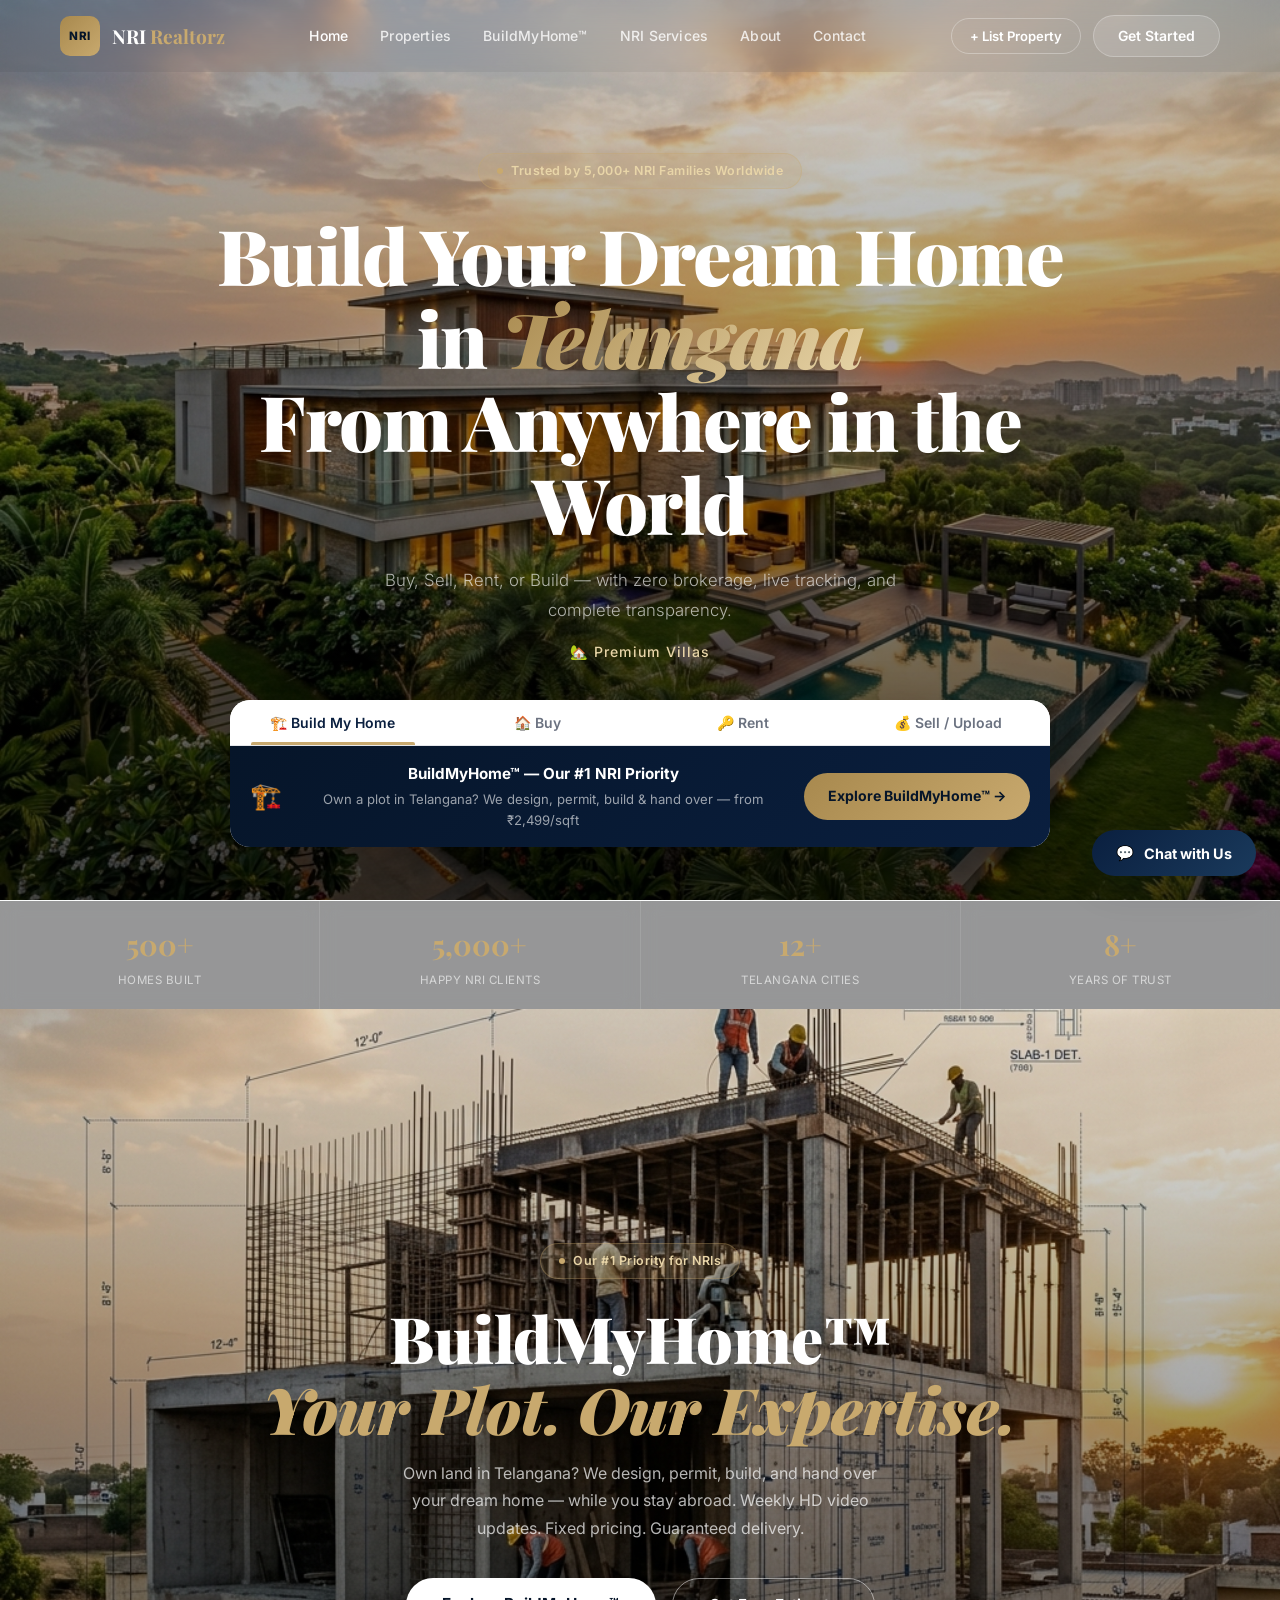
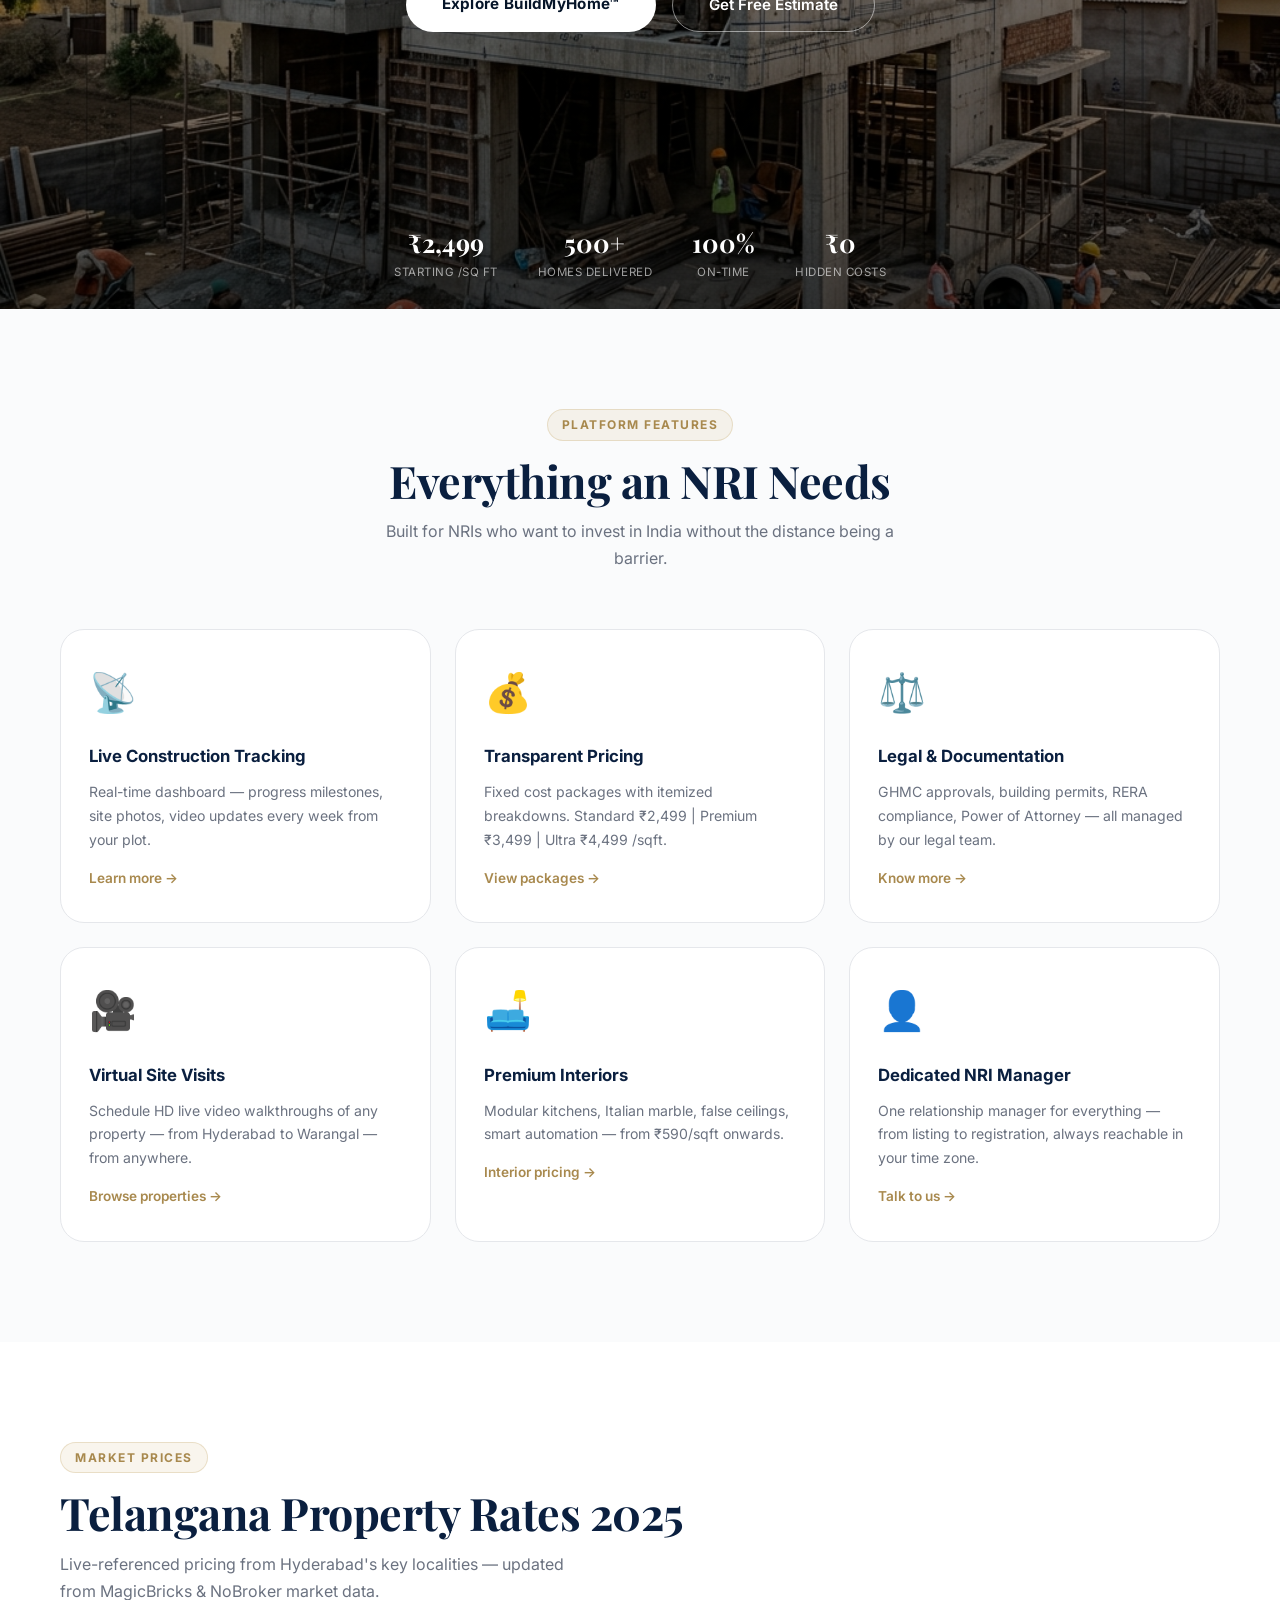
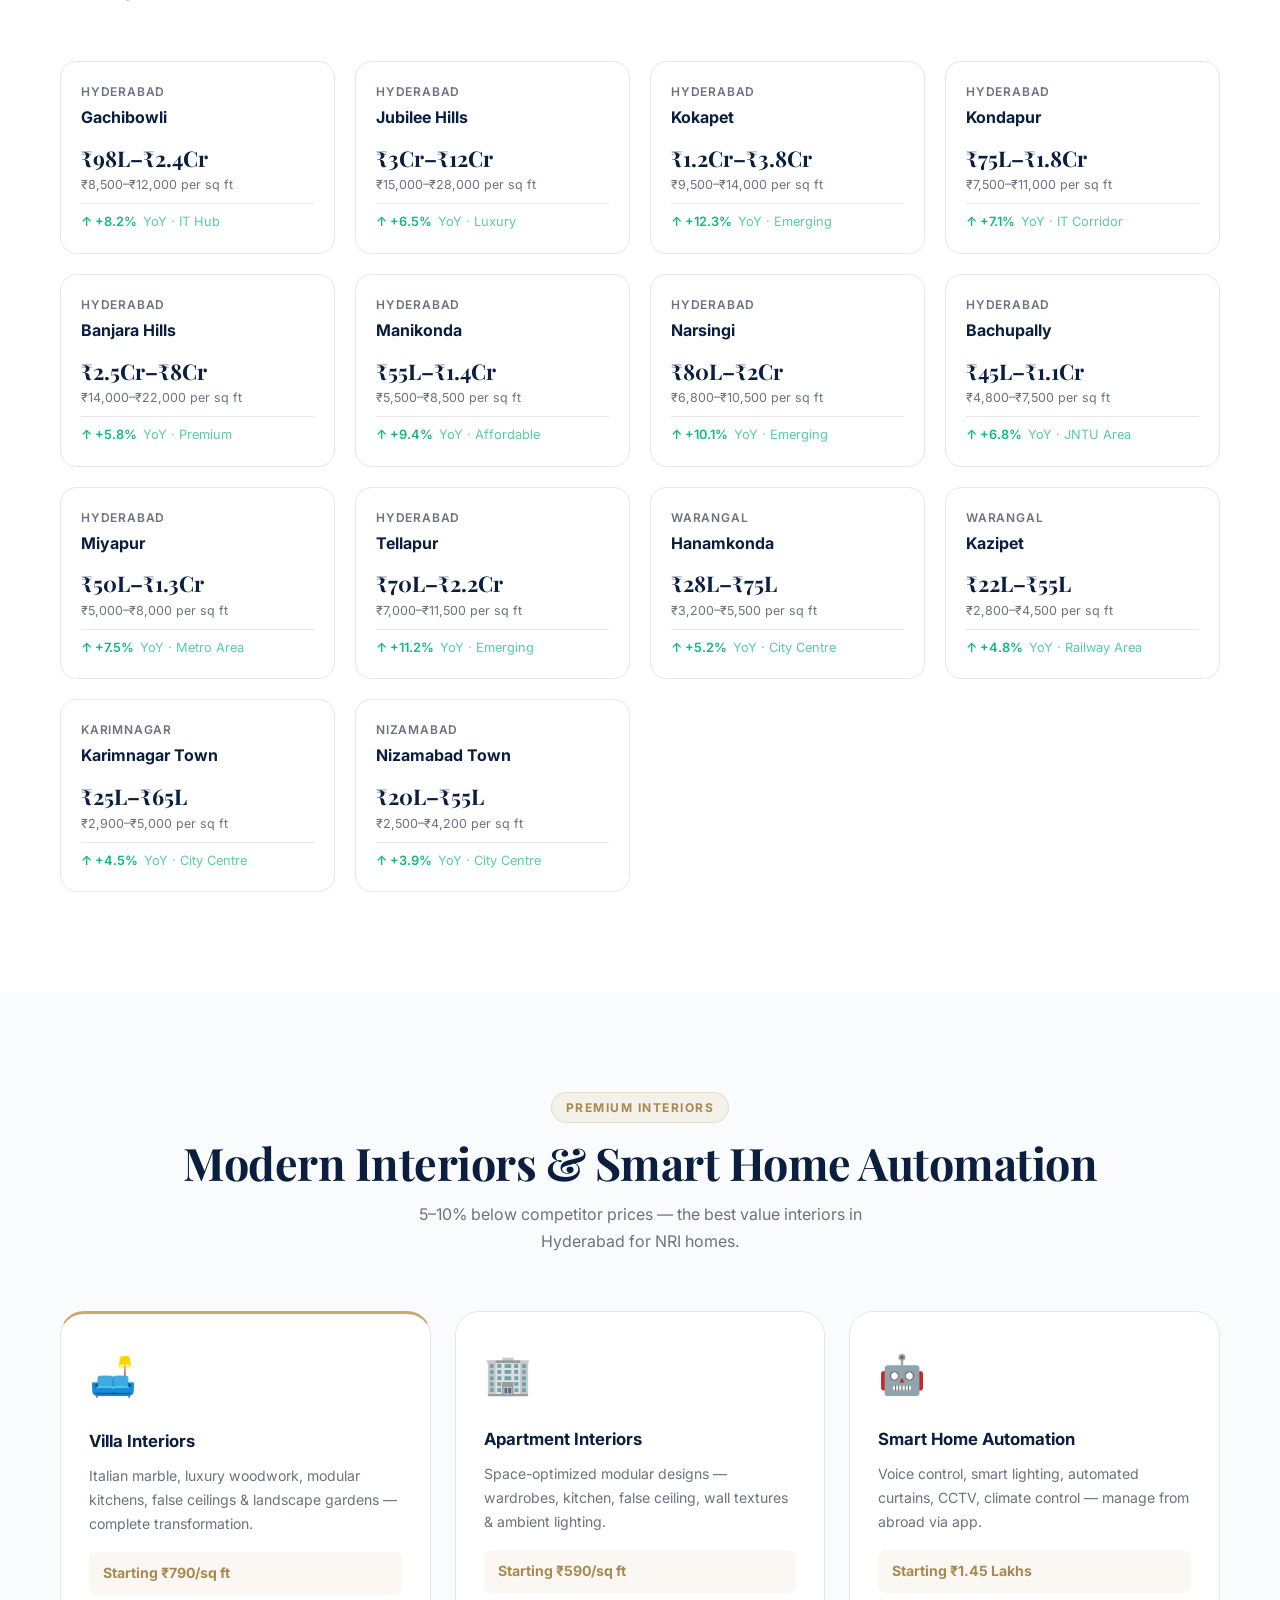
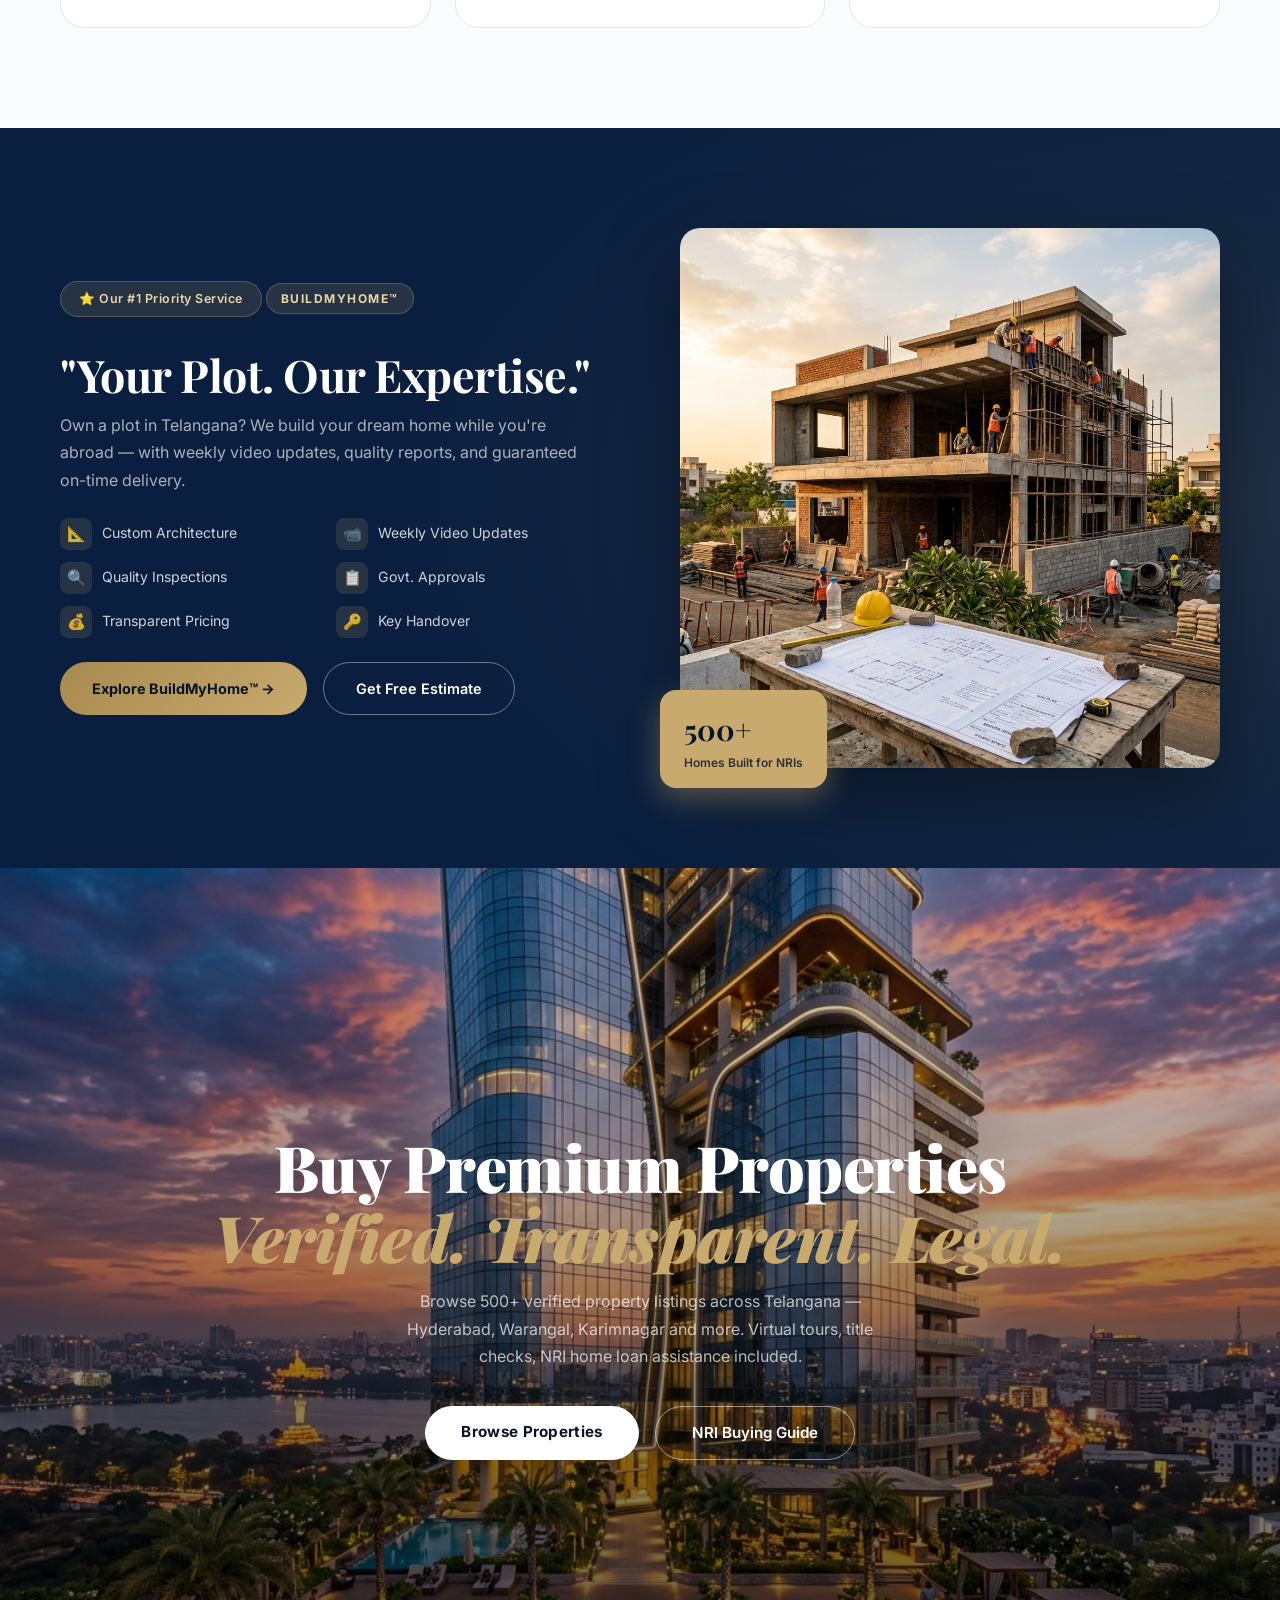
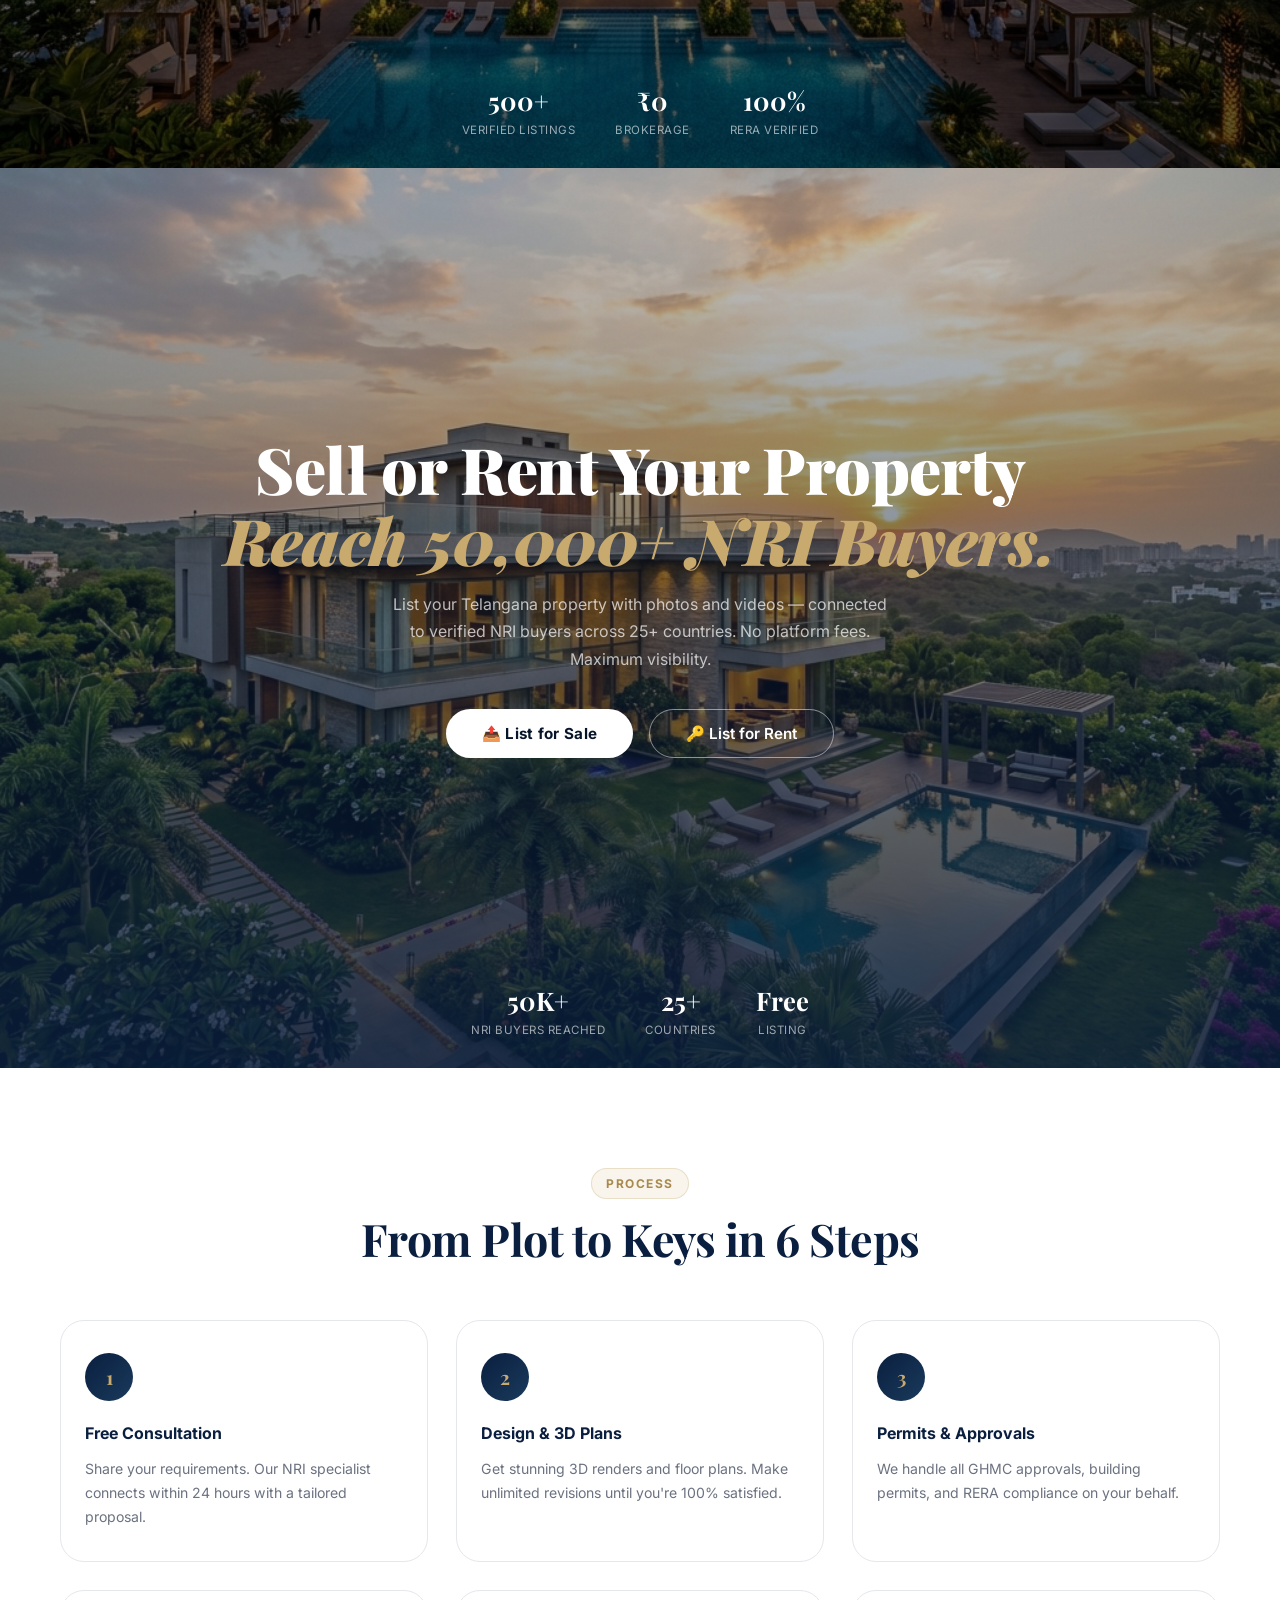
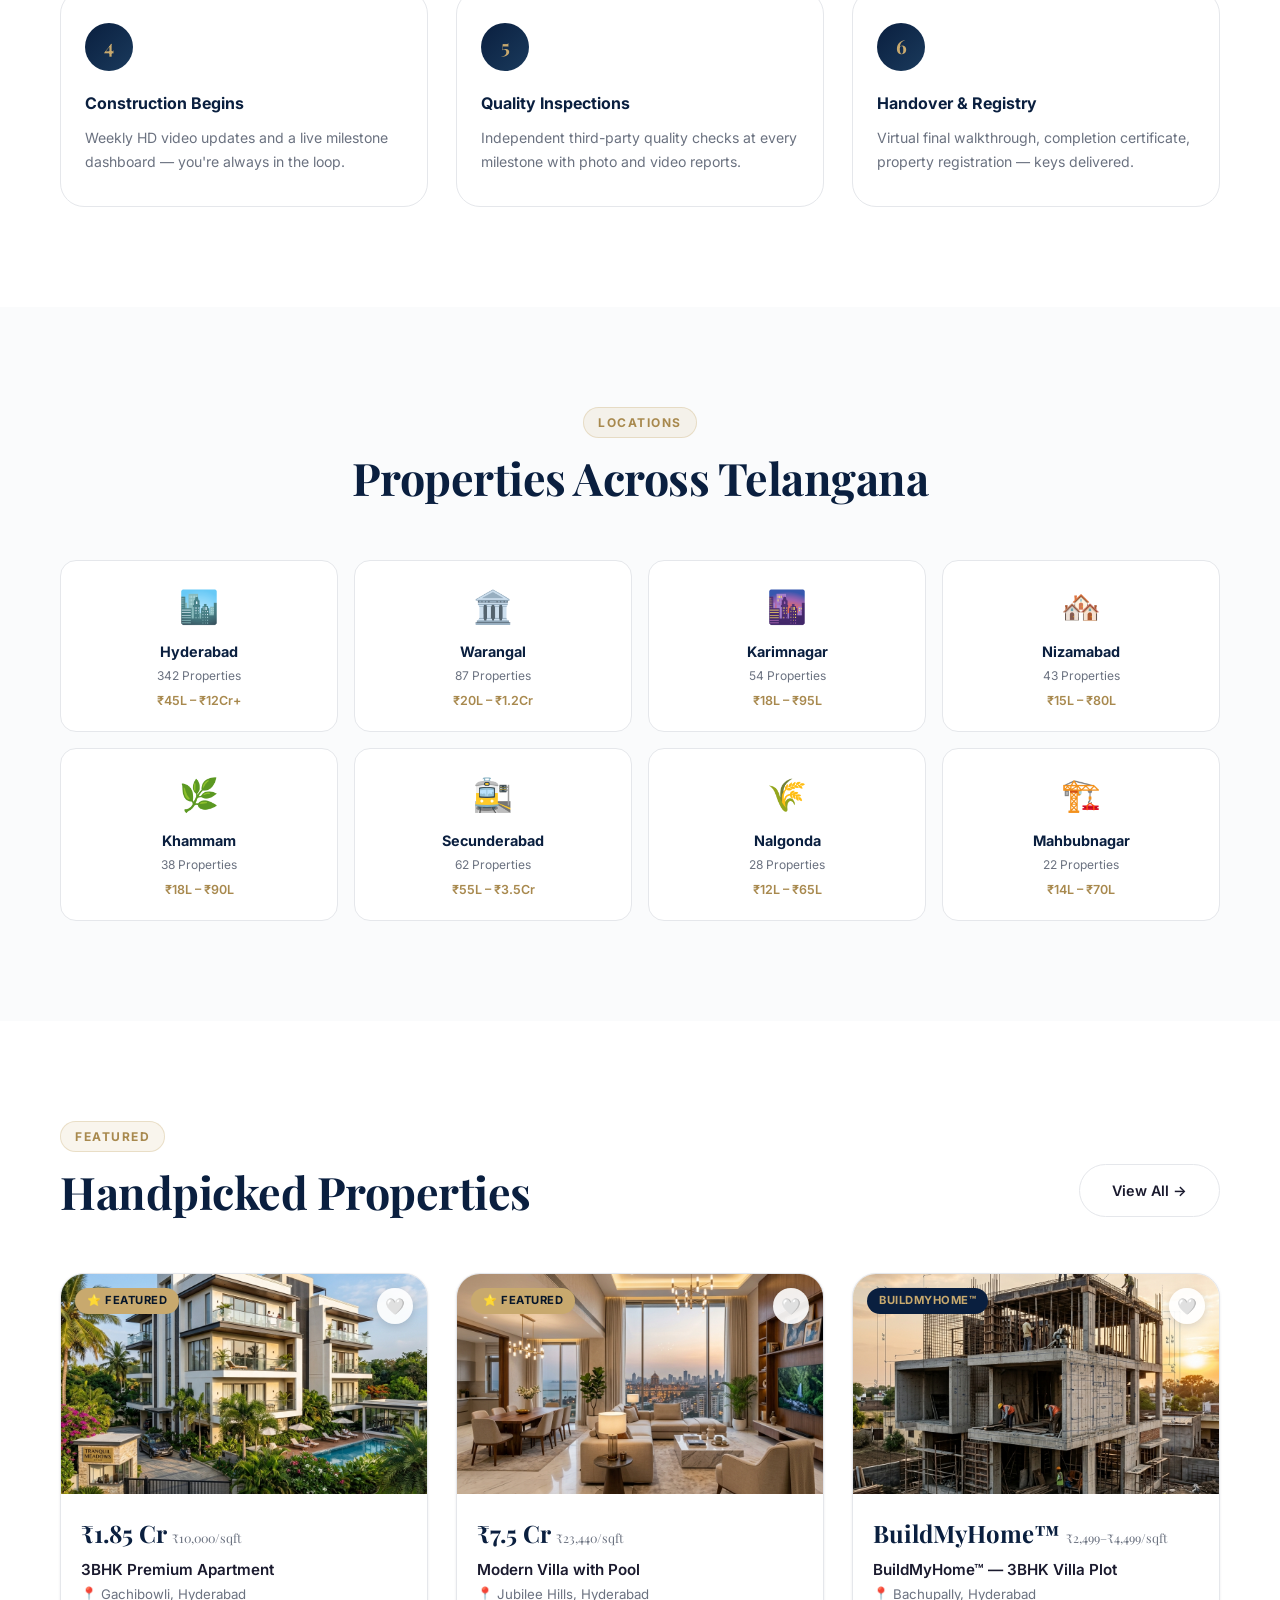
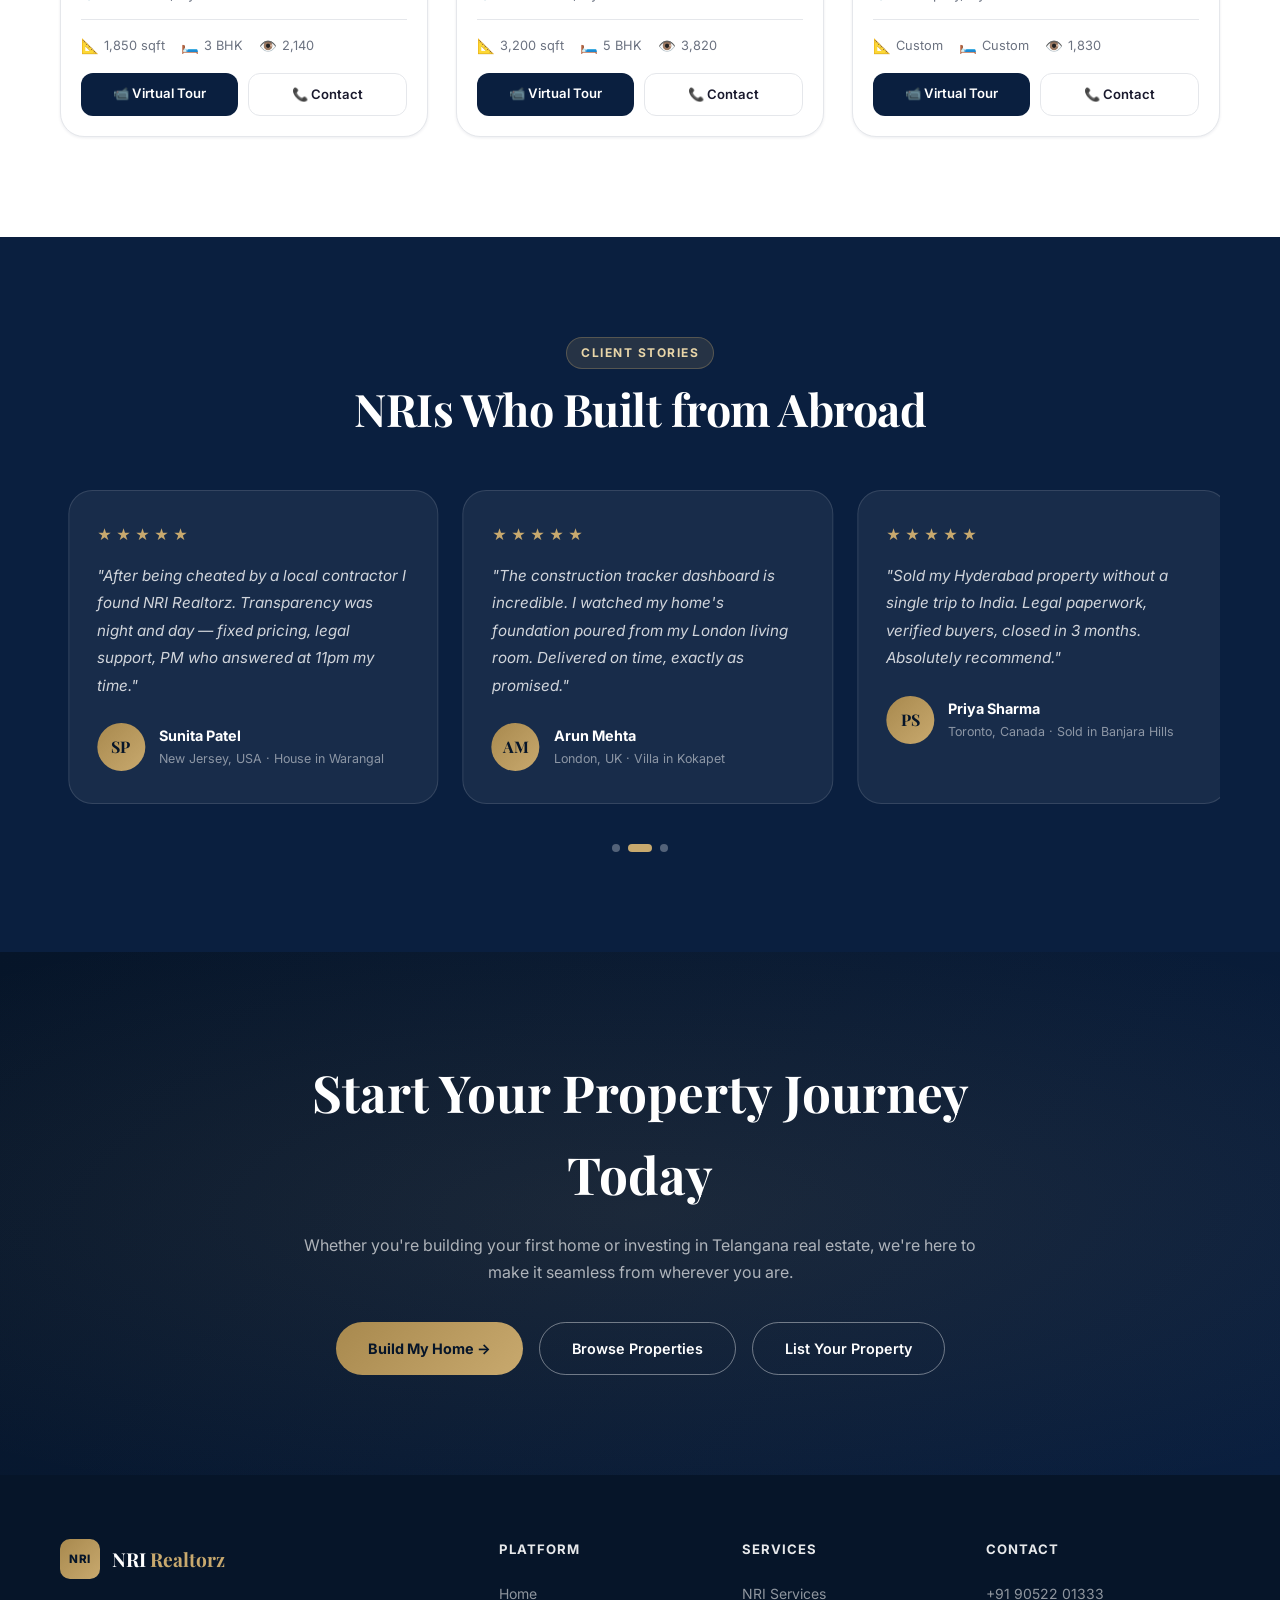
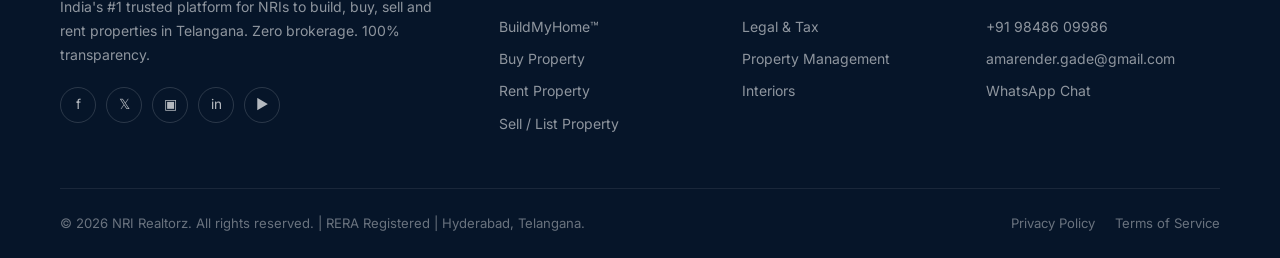
==== commit edda07ab: "Fix tab glitch: Build/Buy/Rent/Sell navigation + inline Sell/Rent upload clip bar + Supabase backend" ====
--- a/index.html
+++ b/index.html
@@ -149,7 +149,7 @@
       <p class="hero-subtitle">Buy, Sell, Rent, or Build — with zero brokerage, live tracking, and complete transparency.</p>
       <div class="hero-slide-label" id="heroSlideLabel">🏡 Premium Villas</div>
 
-      <!-- SEARCH BAR -->
+      <!-- SEARCH PANEL — Fixed 4-mode tabs -->
       <div class="hero-search">
         <div class="search-tabs">
           <button class="search-tab active" data-type="build">🏗️ Build My Home</button>
@@ -157,26 +157,33 @@
           <button class="search-tab" data-type="rent">🔑 Rent</button>
           <button class="search-tab" data-type="sell">💰 Sell / Upload</button>
         </div>
-        <div class="search-bar">
-          <input type="text" id="heroSearchInput" placeholder="Search Hyderabad, Warangal, Kokapet, Jubilee Hills...">
-          <select id="heroSearchType">
-            <option value="">All Types</option>
-            <option>Apartment</option><option>Villa</option>
-            <option>Independent House</option><option>Plot / Land</option>
-            <option>Commercial</option>
-          </select>
-          <select id="heroCityFilter">
-            <option value="">All Cities</option>
-            <option>Hyderabad</option><option>Warangal</option>
-            <option>Karimnagar</option><option>Nizamabad</option>
-            <option>Khammam</option><option>Secunderabad</option>
-          </select>
-          <button class="search-btn" id="heroSearchBtn">🔍 Search</button>
-        </div>
-        <div class="upload-prompt" id="uploadPrompt">
-          <p><strong>Want to sell or rent your Telangana property?</strong> Upload photos and details — reach 50,000+ NRI buyers.</p>
-          <button class="btn-upload-quick" onclick="openUploadModal('sell')">📤 Upload & List Now</button>
-        </div>
+        <div id="heroBuildStrip" style="display:flex;align-items:center;gap:16px;padding:16px 20px;background:linear-gradient(135deg,#061529,#0A1F3F);flex-wrap:wrap">
+          <span style="font-size:1.6rem">🏗️</span>
+          <div style="flex:1;min-width:200px"><div style="color:#fff;font-weight:700;font-size:0.95rem;margin-bottom:3px">BuildMyHome™ — Our #1 NRI Priority</div><div style="color:rgba(255,255,255,0.6);font-size:0.82rem">Own a plot in Telangana? We design, permit, build &amp; hand over — from ₹2,499/sqft</div></div>
+          <a href="#buildmyhome" data-page="buildmyhome" style="background:linear-gradient(135deg,#A8894E,#C8A96E);color:#061529;padding:12px 24px;border-radius:50px;font-weight:700;font-size:0.88rem;white-space:nowrap;text-decoration:none">Explore BuildMyHome™ →</a>
+        </div>
+        <div id="heroSearchBar" style="display:none">
+          <div class="search-bar">
+            <input type="text" id="heroSearchInput" placeholder="Search Hyderabad, Kokapet, Jubilee Hills...">
+            <select id="heroSearchType"><option value="">All Types</option><option>Apartment</option><option>Villa</option><option>Independent House</option><option>Plot / Land</option><option>Commercial</option></select>
+            <select id="heroCityFilter"><option value="">All Cities</option><option>Hyderabad</option><option>Warangal</option><option>Karimnagar</option><option>Nizamabad</option><option>Khammam</option><option>Secunderabad</option></select>
+            <button class="search-btn" id="heroSearchBtn">🔍 Search Properties</button>
+          </div>
+        </div>
+        <div id="heroUploadStrip" style="display:none;flex-direction:column">
+          <div style="display:flex;align-items:center;gap:14px;padding:14px 20px;background:#fffbf4;flex-wrap:wrap">
+            <span style="font-size:1.4rem">📤</span>
+            <p id="uploadStripLabel" style="flex:1;font-size:0.875rem;color:#4B5563;margin:0;min-width:200px"><strong style="color:#1A1A2E">Upload photos, videos &amp; documents</strong> — reach 50,000+ NRI buyers. Free listing.</p>
+            <button id="uploadStripBtn" onclick="openUploadModal('sell')" style="background:linear-gradient(135deg,#A8894E,#C8A96E);color:#061529;padding:11px 24px;border-radius:50px;font-weight:700;font-size:0.85rem;border:none;cursor:pointer;white-space:nowrap">List for Sale →</button>
+          </div>
+          <div style="display:flex;align-items:center;gap:10px;padding:12px 20px;background:#f9fafb;border-top:1px solid #e5e7eb;flex-wrap:wrap">
+            <label for="heroFileClip" style="display:flex;align-items:center;gap:8px;padding:9px 18px;border:2px dashed #C8A96E;border-radius:12px;cursor:pointer;font-size:0.82rem;font-weight:600;color:#A8894E;background:#fffbf4;white-space:nowrap">📸 Attach Photos &amp; Videos<input type="file" id="heroFileClip" multiple accept="image/*,video/*" style="display:none" onchange="handleHeroClip(this.files)"></label>
+            <label for="heroDocClip" style="display:flex;align-items:center;gap:8px;padding:9px 18px;border:2px dashed #9CA3AF;border-radius:12px;cursor:pointer;font-size:0.82rem;font-weight:600;color:#6B7280;background:#fff;white-space:nowrap">📄 Upload Documents (PDF)<input type="file" id="heroDocClip" multiple accept="application/pdf,.doc,.docx" style="display:none" onchange="handleHeroClip(this.files)"></label>
+            <div id="heroClipPreviews" style="display:flex;gap:8px;flex-wrap:wrap;align-items:center"></div>
+            <span style="font-size:0.72rem;color:#9CA3AF;margin-left:auto">JPG · PNG · MP4 · PDF — max 50MB</span>
+          </div>
+        </div>
+      </div>
       </div>
     </div>
 
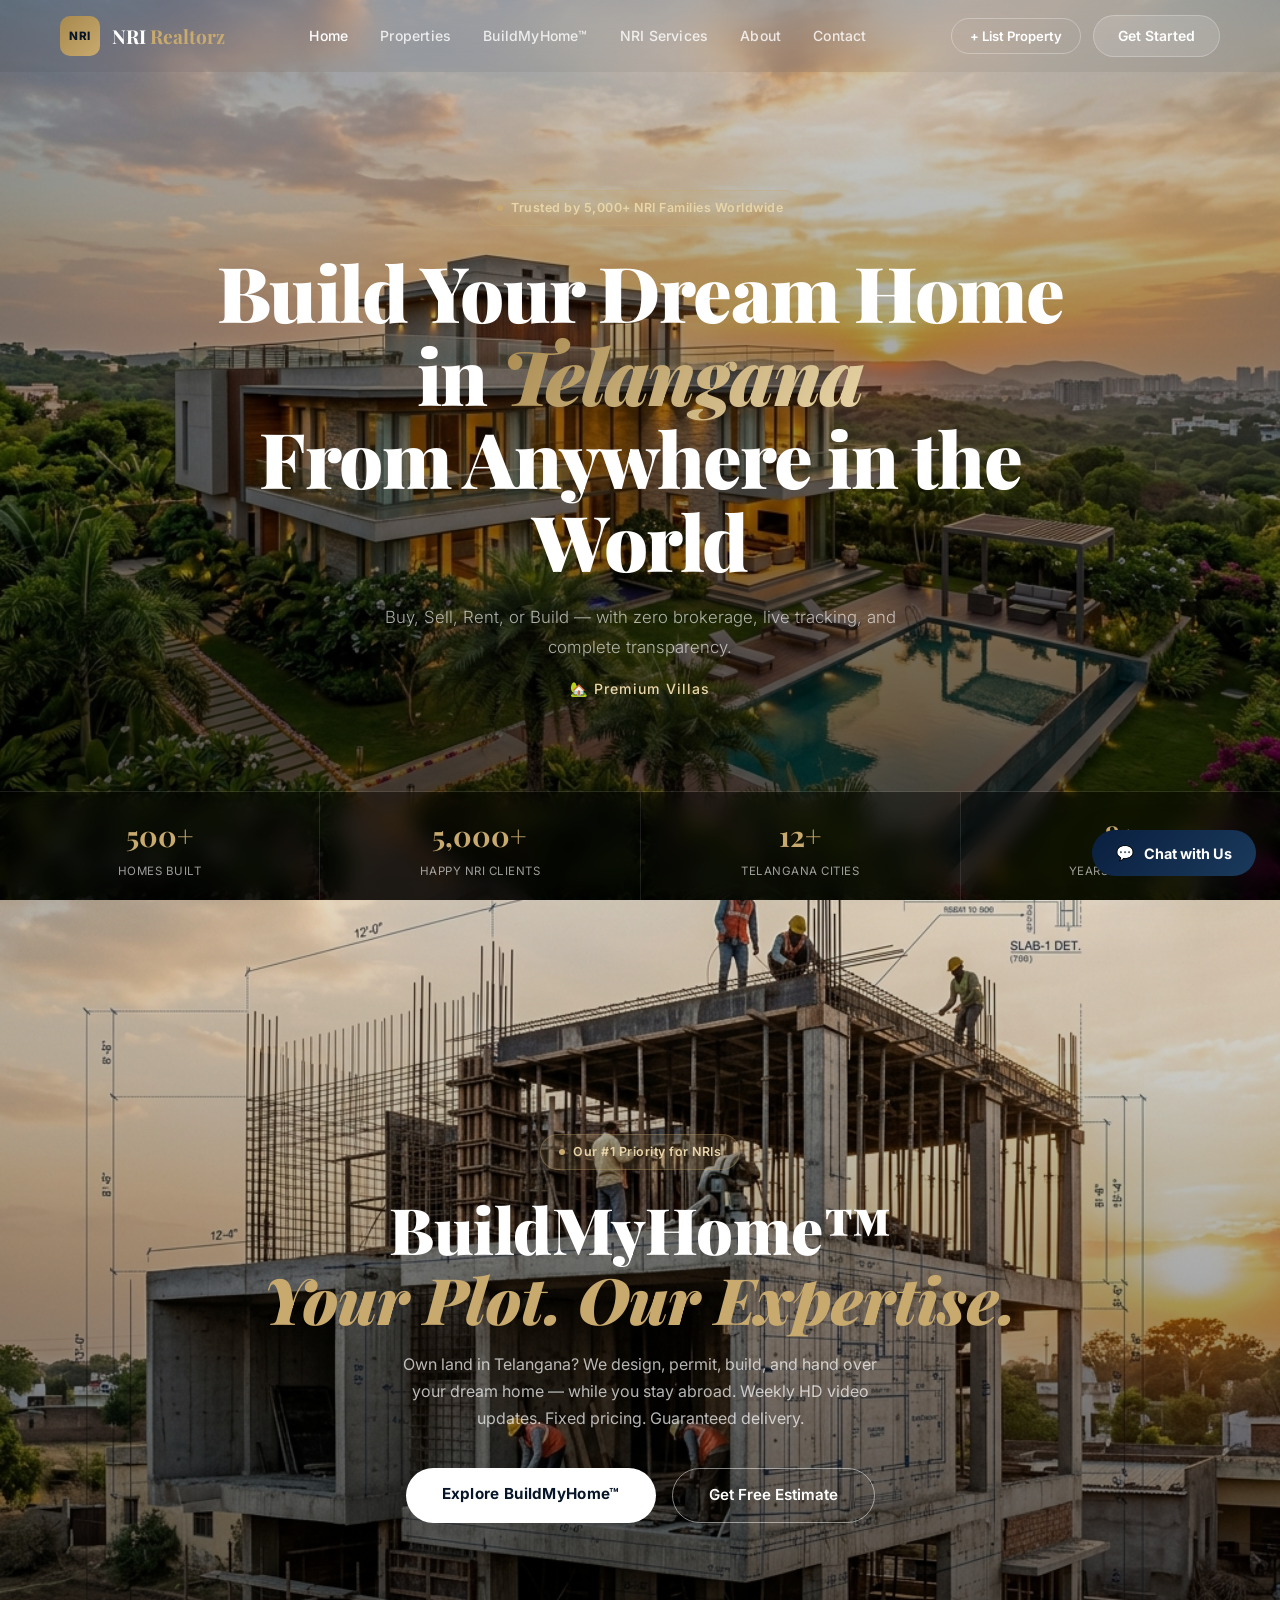
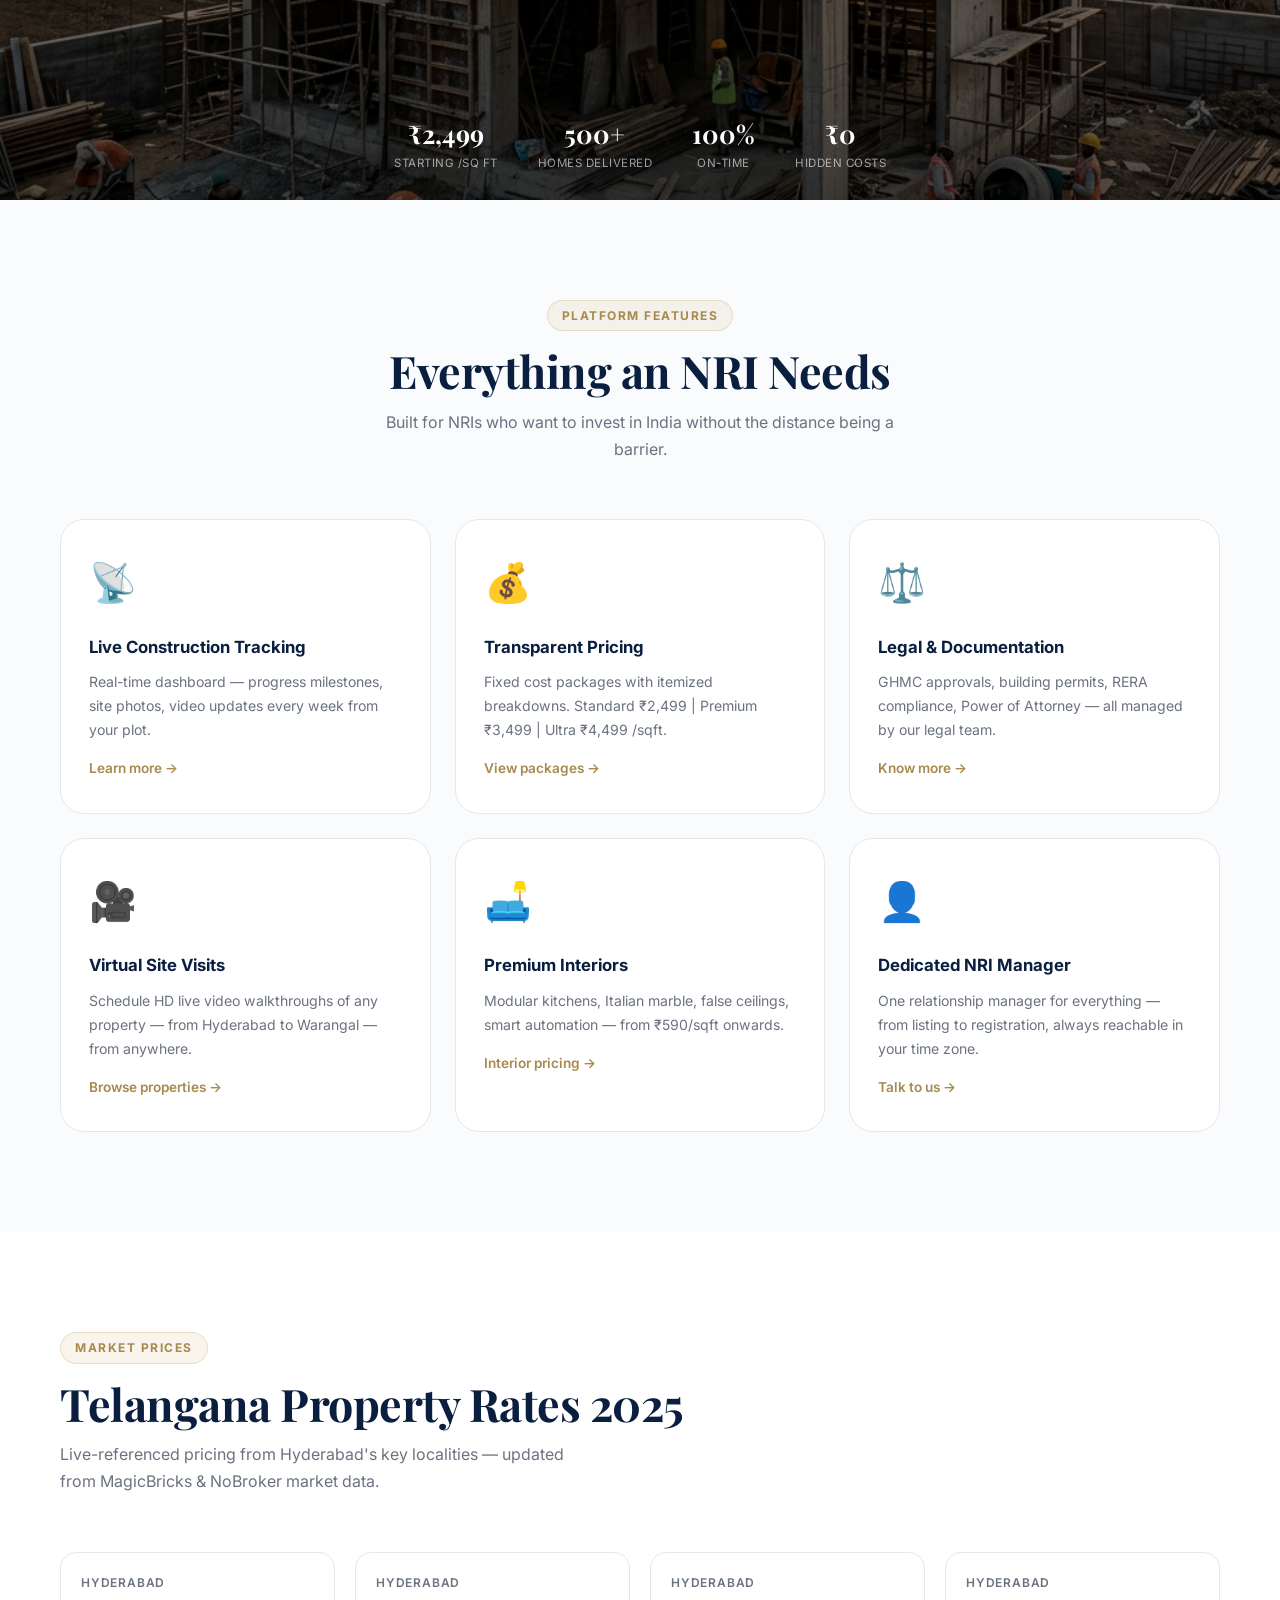
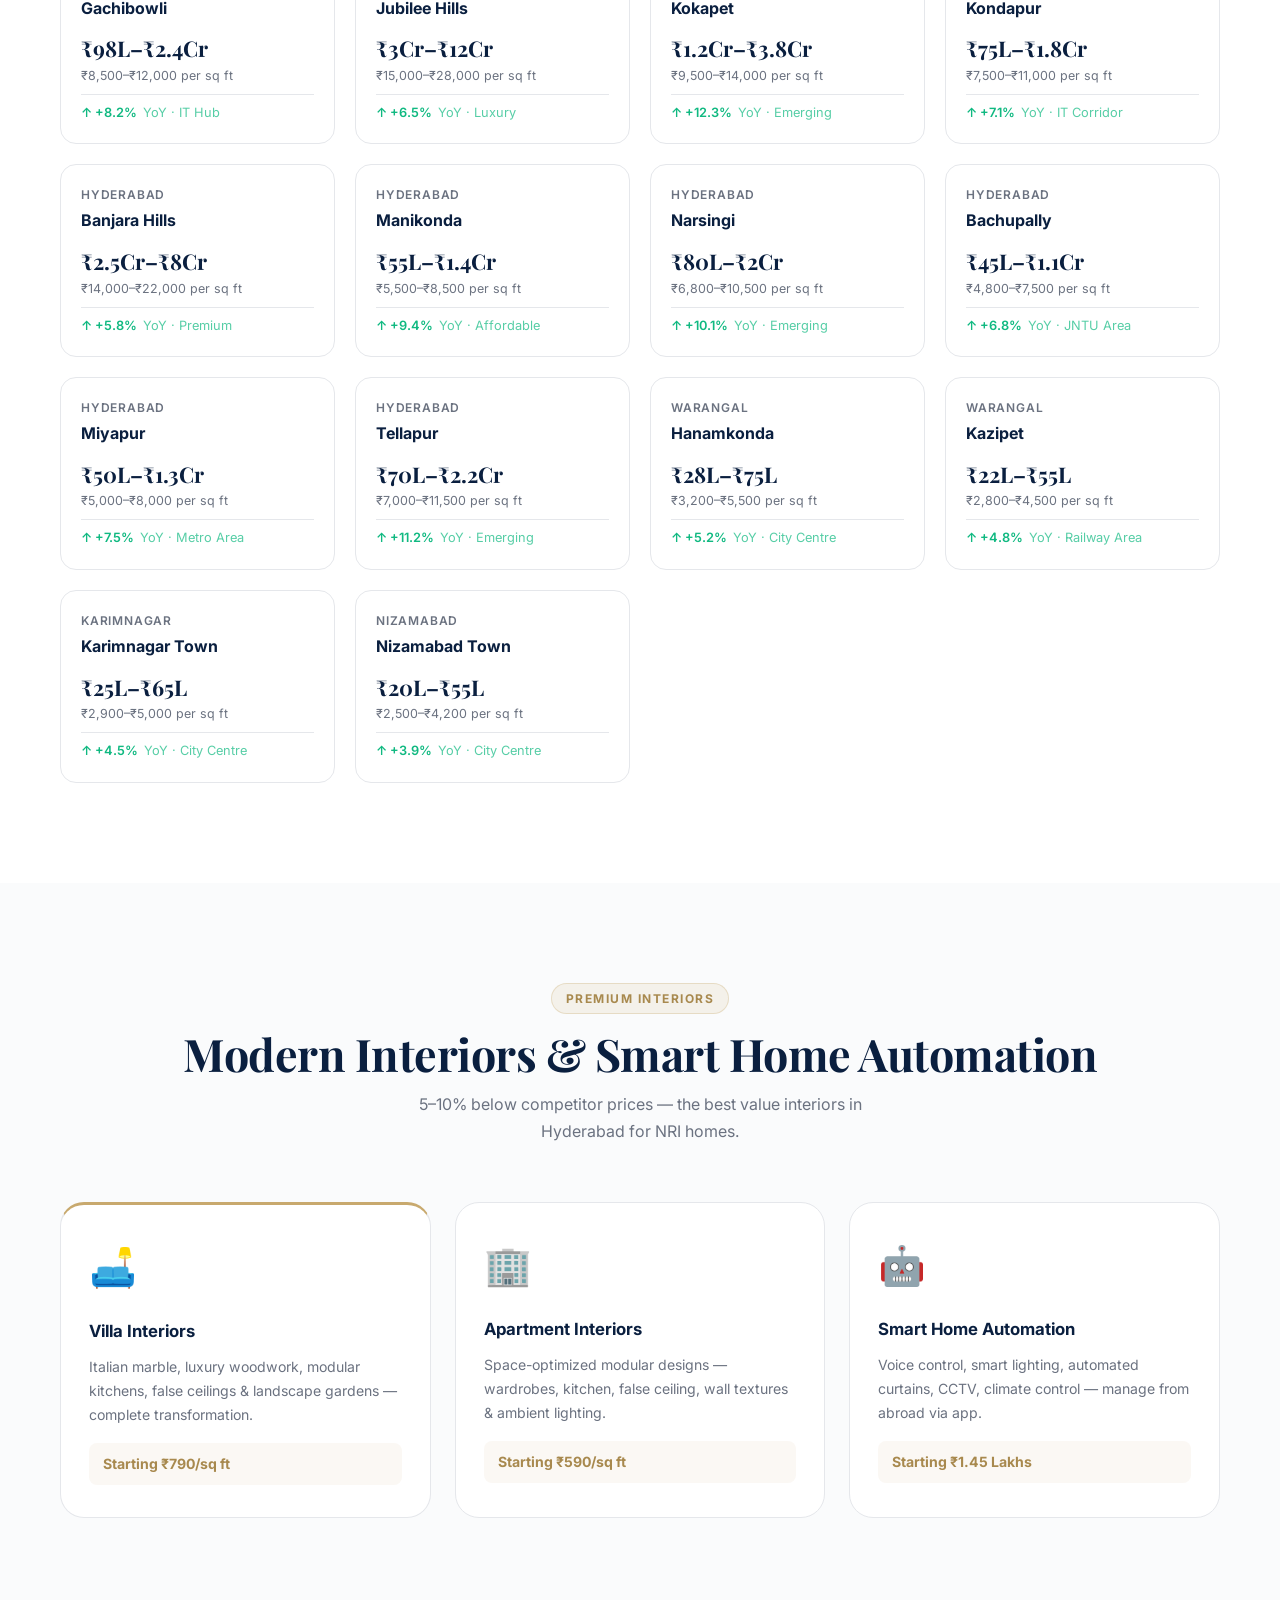
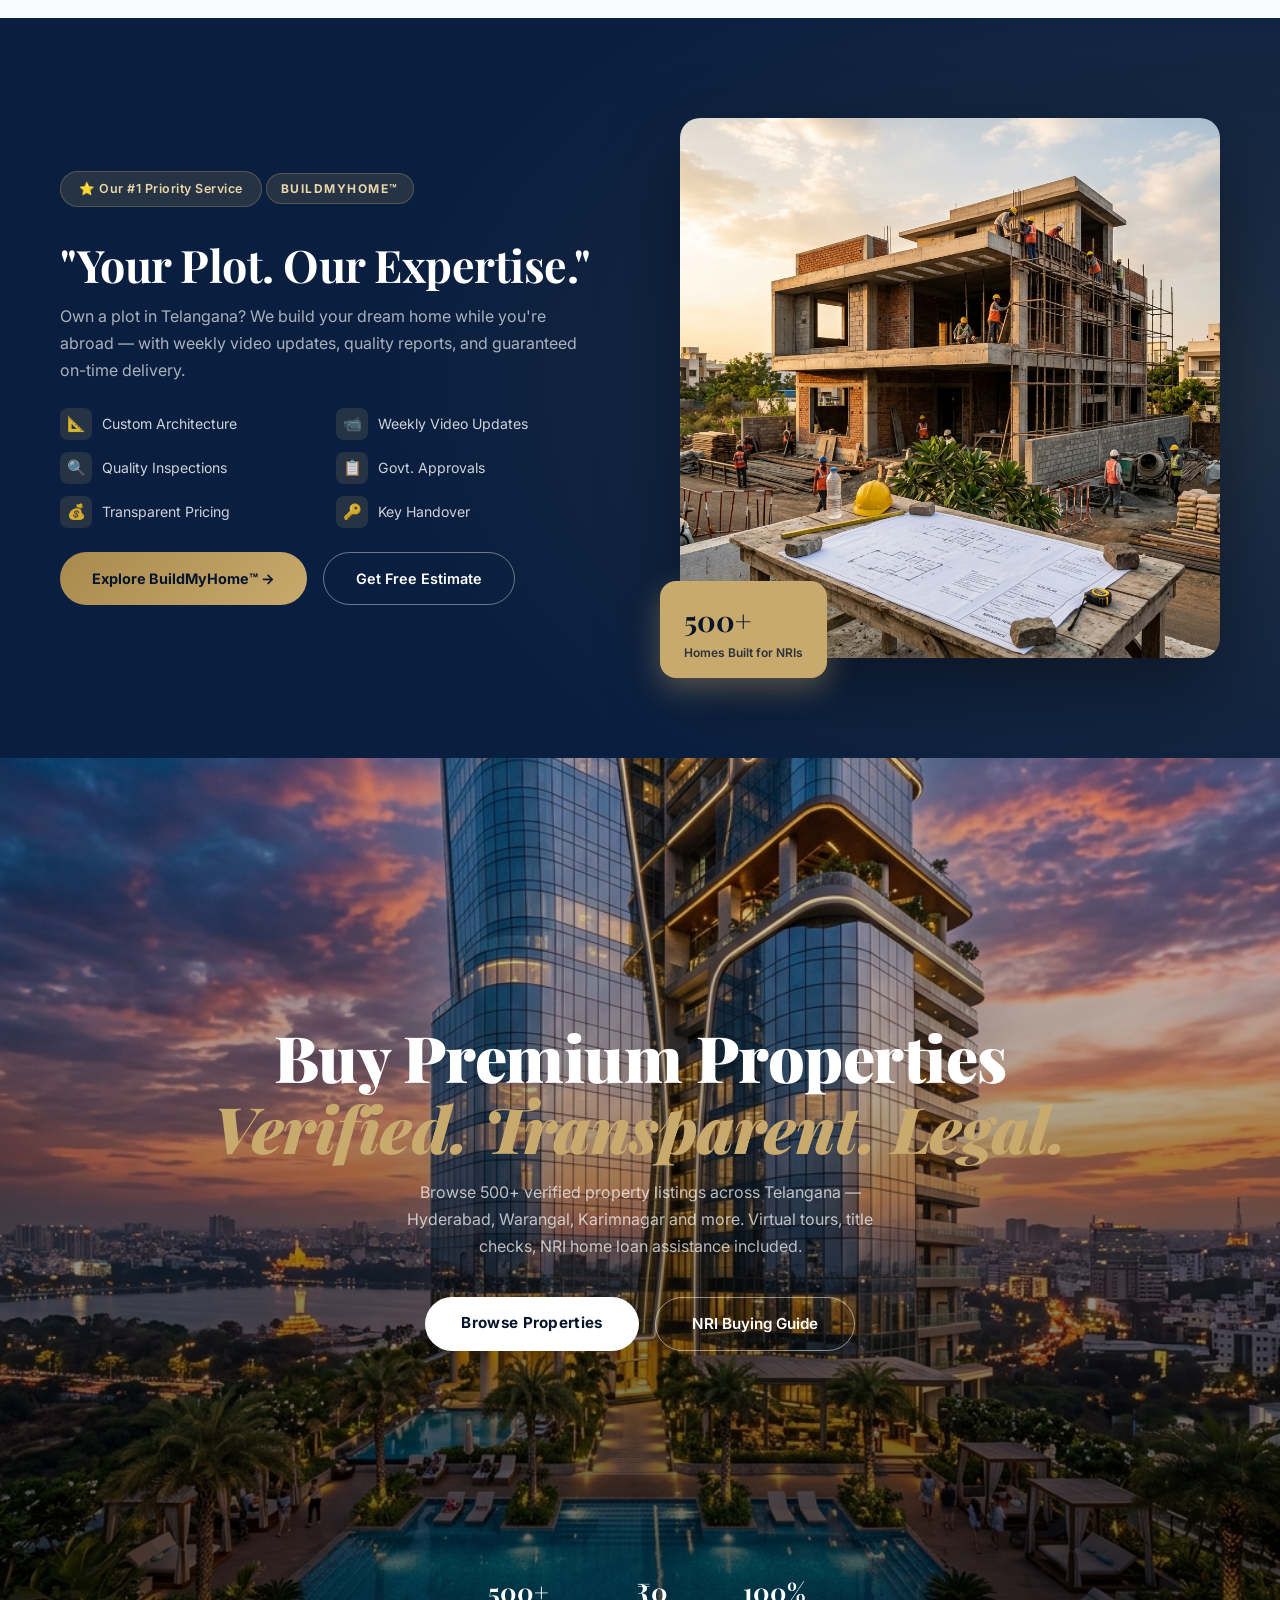
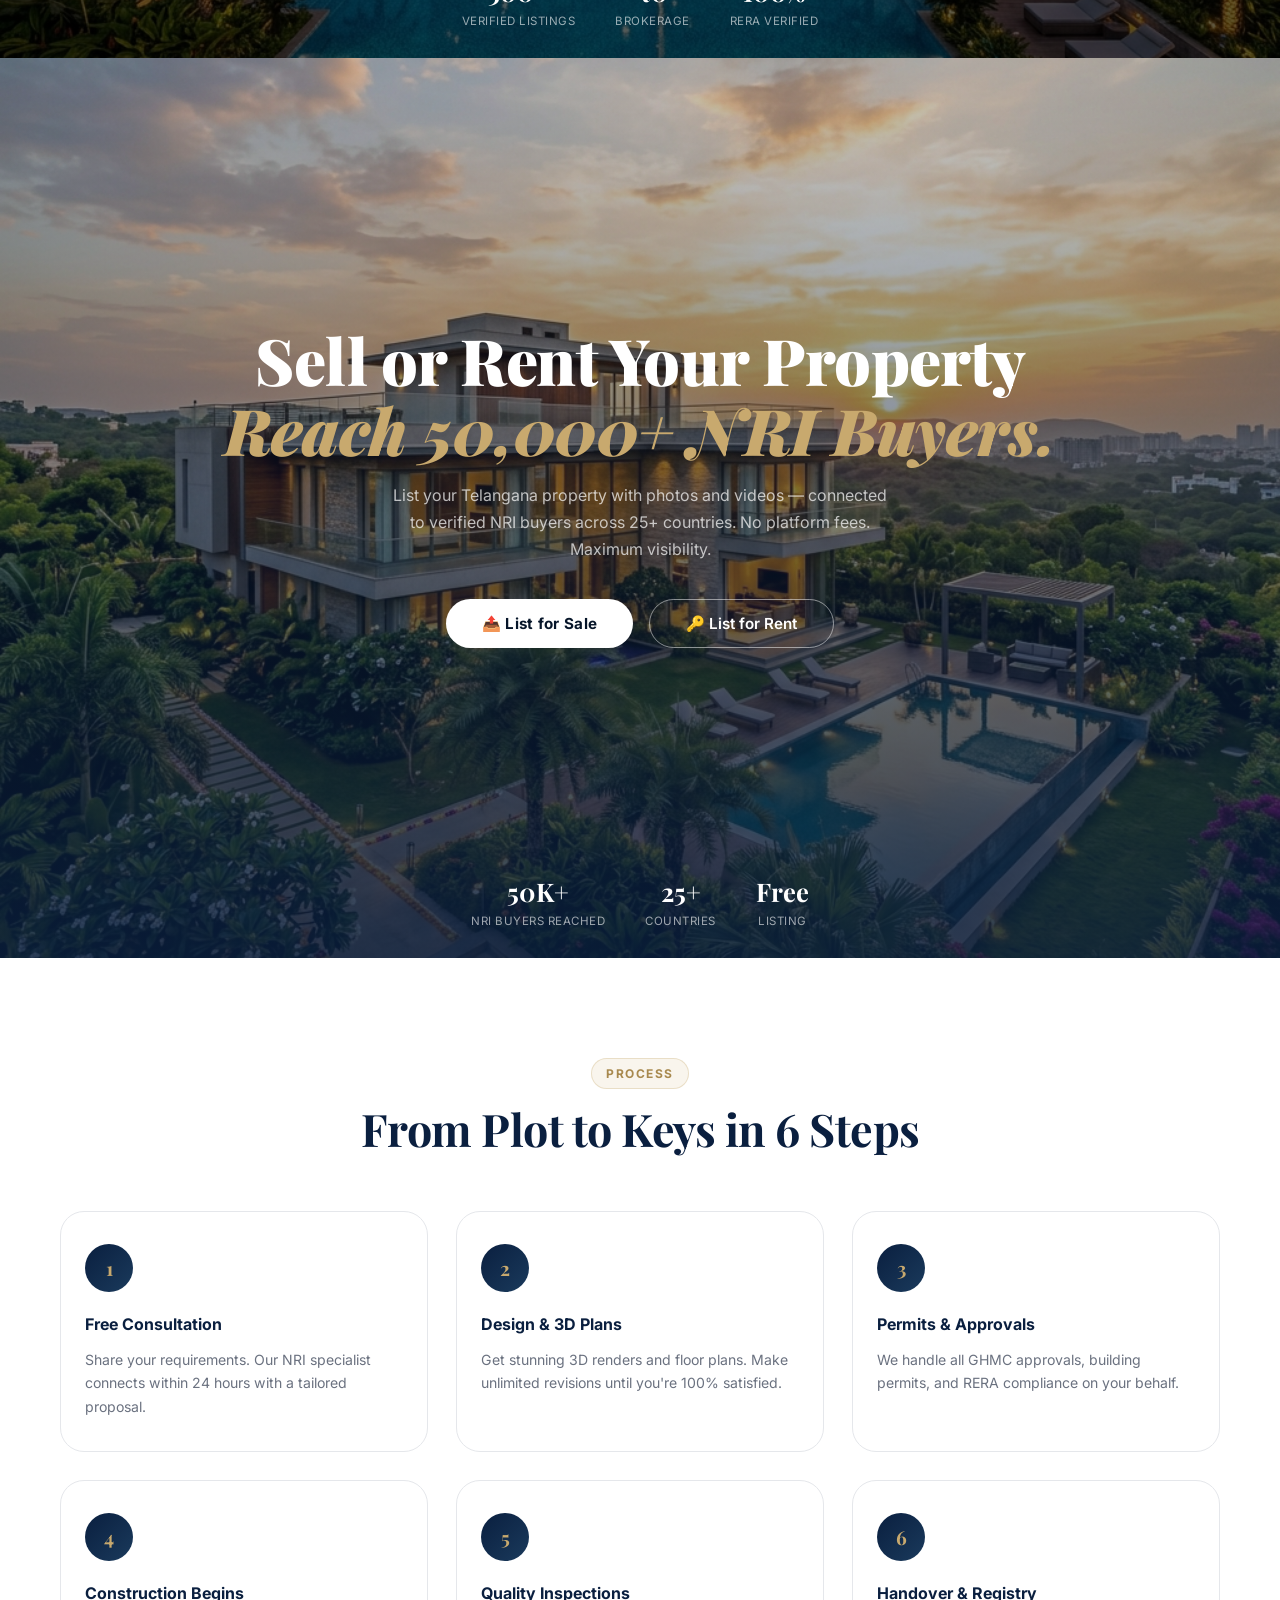
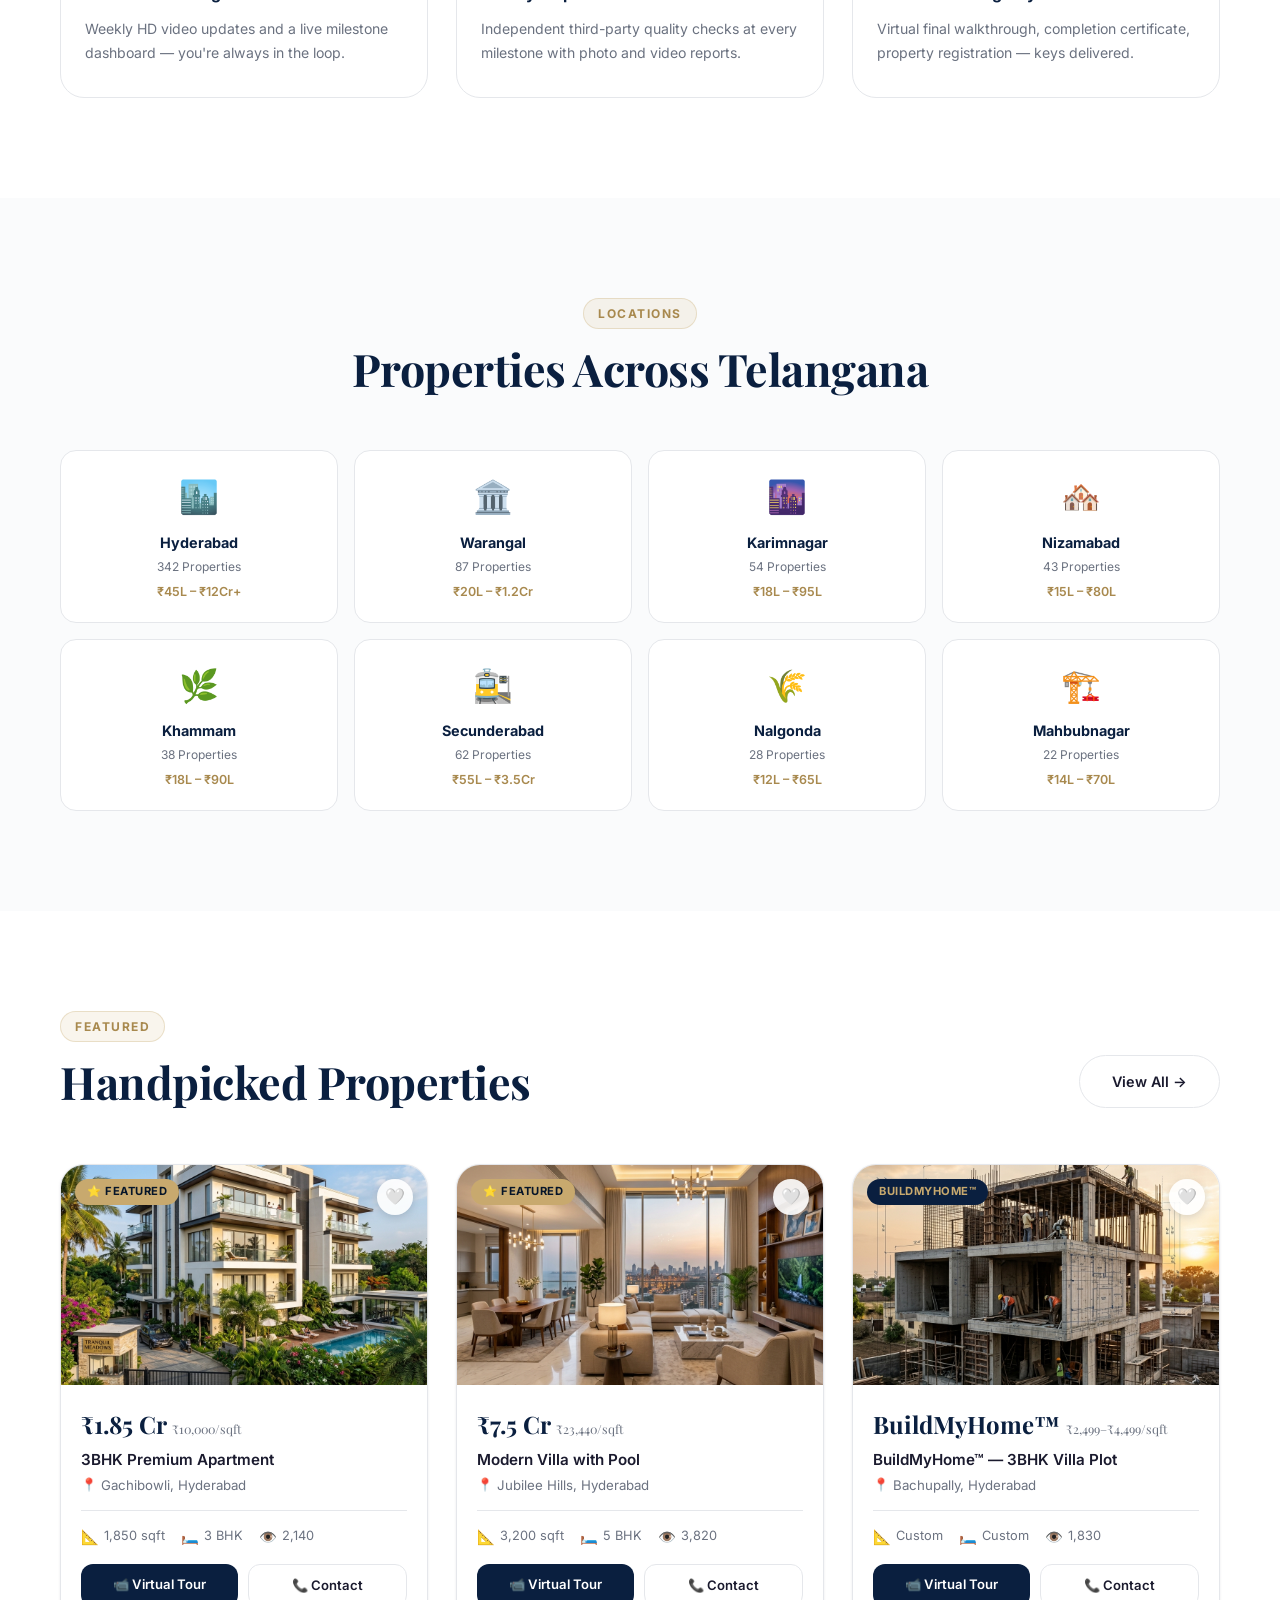
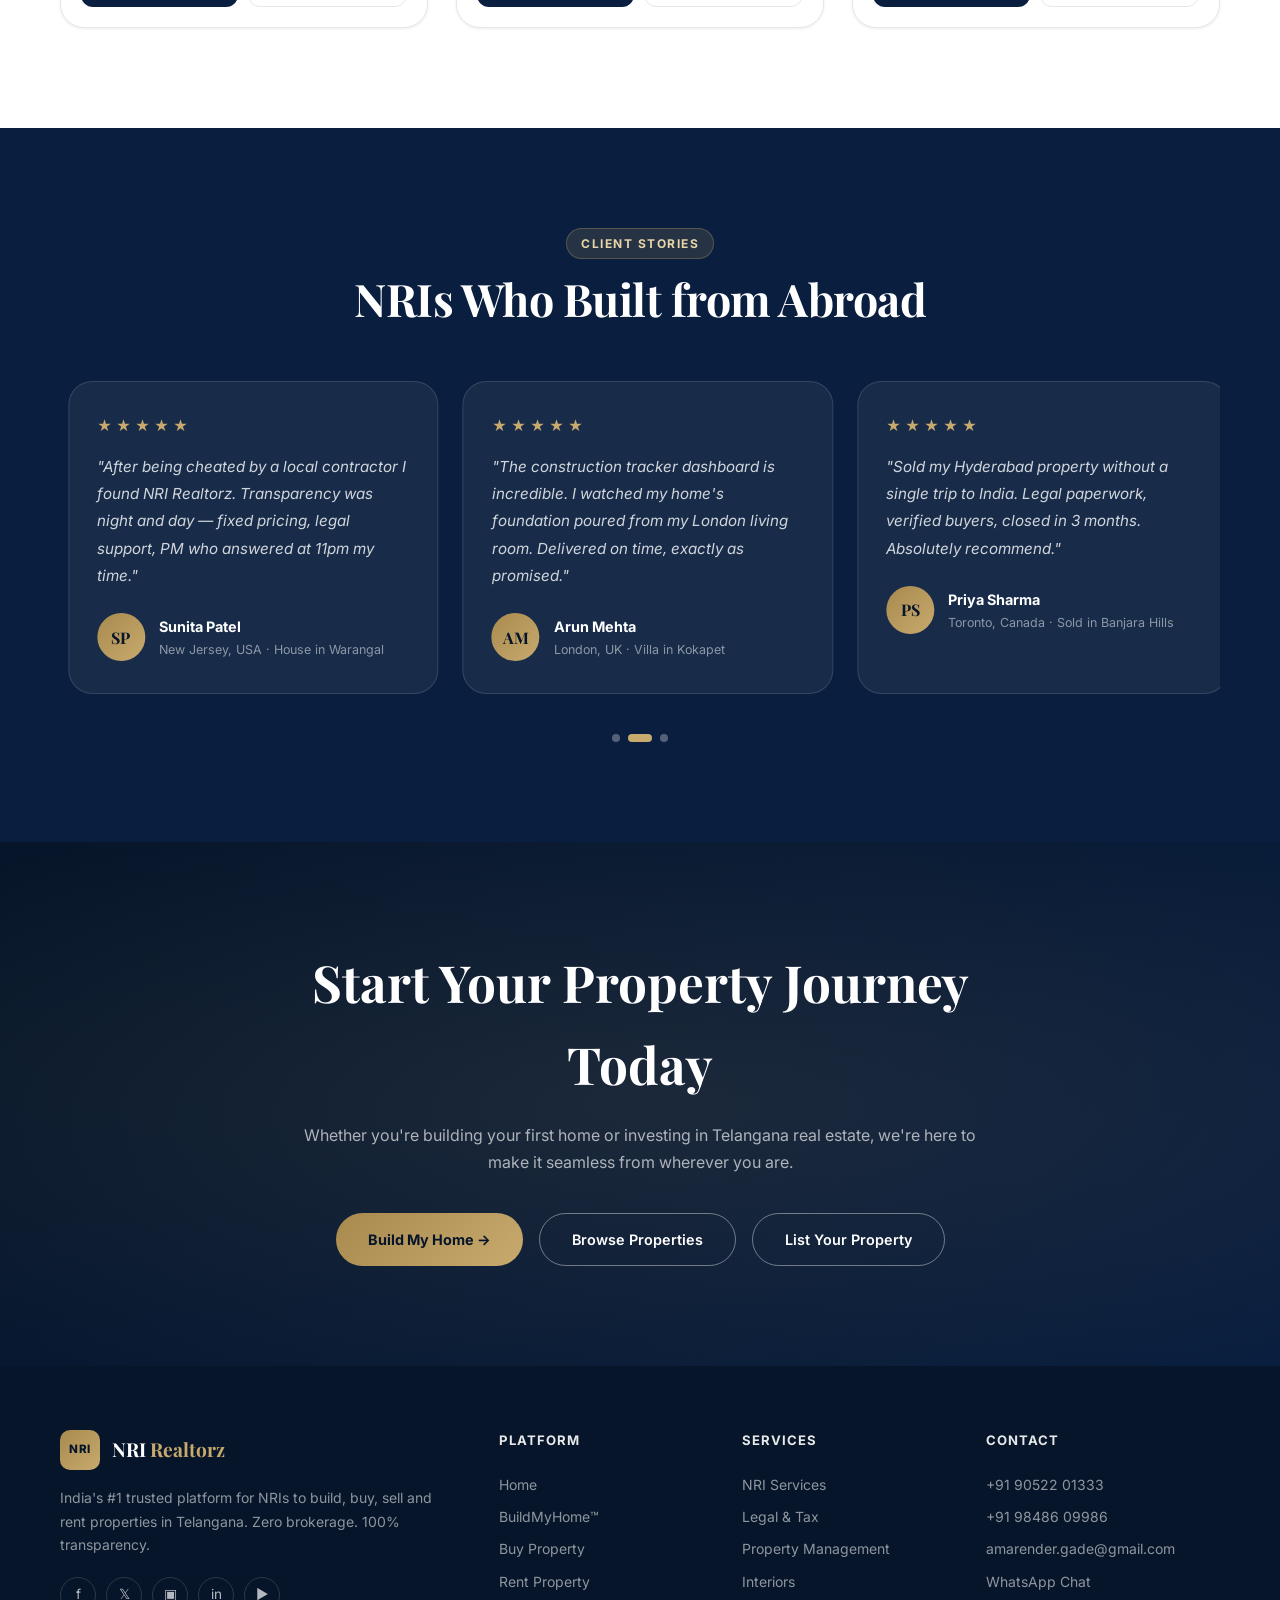
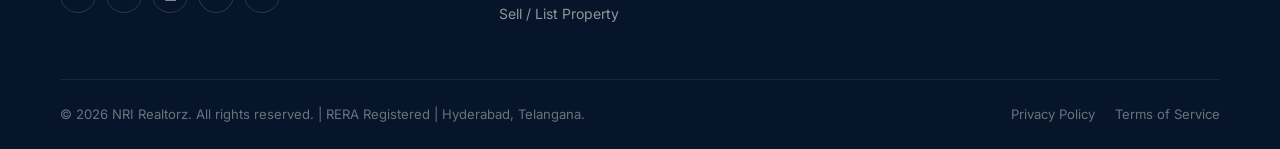
==== commit 89efcf34: "Move Build/Buy/Rent/Sell tabs from homepage to Properties page header + full test pass" ====
--- a/index.html
+++ b/index.html
@@ -149,42 +149,6 @@
       <p class="hero-subtitle">Buy, Sell, Rent, or Build — with zero brokerage, live tracking, and complete transparency.</p>
       <div class="hero-slide-label" id="heroSlideLabel">🏡 Premium Villas</div>
 
-      <!-- SEARCH PANEL — Fixed 4-mode tabs -->
-      <div class="hero-search">
-        <div class="search-tabs">
-          <button class="search-tab active" data-type="build">🏗️ Build My Home</button>
-          <button class="search-tab" data-type="buy">🏠 Buy</button>
-          <button class="search-tab" data-type="rent">🔑 Rent</button>
-          <button class="search-tab" data-type="sell">💰 Sell / Upload</button>
-        </div>
-        <div id="heroBuildStrip" style="display:flex;align-items:center;gap:16px;padding:16px 20px;background:linear-gradient(135deg,#061529,#0A1F3F);flex-wrap:wrap">
-          <span style="font-size:1.6rem">🏗️</span>
-          <div style="flex:1;min-width:200px"><div style="color:#fff;font-weight:700;font-size:0.95rem;margin-bottom:3px">BuildMyHome™ — Our #1 NRI Priority</div><div style="color:rgba(255,255,255,0.6);font-size:0.82rem">Own a plot in Telangana? We design, permit, build &amp; hand over — from ₹2,499/sqft</div></div>
-          <a href="#buildmyhome" data-page="buildmyhome" style="background:linear-gradient(135deg,#A8894E,#C8A96E);color:#061529;padding:12px 24px;border-radius:50px;font-weight:700;font-size:0.88rem;white-space:nowrap;text-decoration:none">Explore BuildMyHome™ →</a>
-        </div>
-        <div id="heroSearchBar" style="display:none">
-          <div class="search-bar">
-            <input type="text" id="heroSearchInput" placeholder="Search Hyderabad, Kokapet, Jubilee Hills...">
-            <select id="heroSearchType"><option value="">All Types</option><option>Apartment</option><option>Villa</option><option>Independent House</option><option>Plot / Land</option><option>Commercial</option></select>
-            <select id="heroCityFilter"><option value="">All Cities</option><option>Hyderabad</option><option>Warangal</option><option>Karimnagar</option><option>Nizamabad</option><option>Khammam</option><option>Secunderabad</option></select>
-            <button class="search-btn" id="heroSearchBtn">🔍 Search Properties</button>
-          </div>
-        </div>
-        <div id="heroUploadStrip" style="display:none;flex-direction:column">
-          <div style="display:flex;align-items:center;gap:14px;padding:14px 20px;background:#fffbf4;flex-wrap:wrap">
-            <span style="font-size:1.4rem">📤</span>
-            <p id="uploadStripLabel" style="flex:1;font-size:0.875rem;color:#4B5563;margin:0;min-width:200px"><strong style="color:#1A1A2E">Upload photos, videos &amp; documents</strong> — reach 50,000+ NRI buyers. Free listing.</p>
-            <button id="uploadStripBtn" onclick="openUploadModal('sell')" style="background:linear-gradient(135deg,#A8894E,#C8A96E);color:#061529;padding:11px 24px;border-radius:50px;font-weight:700;font-size:0.85rem;border:none;cursor:pointer;white-space:nowrap">List for Sale →</button>
-          </div>
-          <div style="display:flex;align-items:center;gap:10px;padding:12px 20px;background:#f9fafb;border-top:1px solid #e5e7eb;flex-wrap:wrap">
-            <label for="heroFileClip" style="display:flex;align-items:center;gap:8px;padding:9px 18px;border:2px dashed #C8A96E;border-radius:12px;cursor:pointer;font-size:0.82rem;font-weight:600;color:#A8894E;background:#fffbf4;white-space:nowrap">📸 Attach Photos &amp; Videos<input type="file" id="heroFileClip" multiple accept="image/*,video/*" style="display:none" onchange="handleHeroClip(this.files)"></label>
-            <label for="heroDocClip" style="display:flex;align-items:center;gap:8px;padding:9px 18px;border:2px dashed #9CA3AF;border-radius:12px;cursor:pointer;font-size:0.82rem;font-weight:600;color:#6B7280;background:#fff;white-space:nowrap">📄 Upload Documents (PDF)<input type="file" id="heroDocClip" multiple accept="application/pdf,.doc,.docx" style="display:none" onchange="handleHeroClip(this.files)"></label>
-            <div id="heroClipPreviews" style="display:flex;gap:8px;flex-wrap:wrap;align-items:center"></div>
-            <span style="font-size:0.72rem;color:#9CA3AF;margin-left:auto">JPG · PNG · MP4 · PDF — max 50MB</span>
-          </div>
-        </div>
-      </div>
-      </div>
     </div>
 
     <div class="hero-stats">
@@ -452,27 +416,65 @@
 <!-- ==================== PROPERTIES PAGE ==================== -->
 <div class="page" id="page-properties">
   <section style="padding-top:100px">
-    <div class="container">
-      <div class="section-header" style="display:flex;align-items:flex-end;justify-content:space-between;flex-wrap:wrap;gap:16px">
-        <div>
-          <span class="section-badge">Property Listings</span>
-          <h2 class="section-title">Find Your Perfect Property</h2>
-          <p class="section-subtitle">Verified listings across 12 Telangana cities</p>
-        </div>
-        <div style="display:flex;gap:12px">
-          <button class="btn-accent" onclick="openUploadModal('sell')" style="padding:12px 24px;font-size:0.875rem">📤 List Property</button>
-        </div>
-      </div>
-      <div class="filters-bar" id="filtersBar">
-        <div class="filters-row">
-          <div class="filter-group"><label>Listing</label><select id="filterListing"><option value="">Buy / Rent</option><option>Buy</option><option>Rent</option></select></div>
-          <div class="filter-group"><label>City</label><select id="filterCity"><option value="">All Cities</option></select></div>
-          <div class="filter-group"><label>Property Type</label><select id="filterType"><option value="">All Types</option><option>Apartment</option><option>Villa</option><option>Independent House</option><option>Plot / Land</option><option>Commercial</option></select></div>
-          <div class="filter-group"><label>Budget (₹)</label><select id="filterBudget"><option value="">Any Budget</option><option value="0-3000000">Up to ₹30L</option><option value="3000000-7500000">₹30L – ₹75L</option><option value="7500000-15000000">₹75L – ₹1.5Cr</option><option value="15000000-50000000">₹1.5Cr – ₹5Cr</option><option value="50000000-999999999">₹5Cr+</option></select></div>
-          <div class="filter-group"><label>State</label><select id="filterState"><option value="">Telangana</option><option>Telangana</option></select></div>
-          <button class="search-btn filter-btn" id="applyFilters">Apply Filters</button>
-        </div>
-      </div>
+  <section style="padding-top:90px; background:#F8F9FF">
+    <div class="container">
+      <!-- Properties page header with full filter tabs -->
+      <div class="props-page-header">
+        <div style="display:flex;align-items:flex-end;justify-content:space-between;flex-wrap:wrap;gap:16px;margin-bottom:28px">
+          <div>
+            <span class="section-badge">Property Listings</span>
+            <h2 class="section-title" style="margin-top:8px">Find Your Perfect Property</h2>
+            <p class="section-subtitle">Verified listings across 12 Telangana cities — Zero brokerage</p>
+          </div>
+          <div style="display:flex;gap:12px;flex-wrap:wrap">
+            <button class="btn-accent" onclick="openUploadModal('sell')" style="padding:12px 22px;font-size:0.875rem;border-radius:50px">📤 List for Sale</button>
+            <button class="btn-outline" onclick="openUploadModal('rent')" style="padding:12px 22px;font-size:0.875rem;border-radius:50px">🔑 List for Rent</button>
+          </div>
+        </div>
+
+        <!-- MODE TABS: Build / Buy / Rent / Sell -->
+        <div class="props-mode-tabs">
+          <button class="props-mode-tab active" data-mode="all" onclick="filterByMode(this,'all')">🏠 All</button>
+          <button class="props-mode-tab" data-mode="Build" onclick="filterByMode(this,'Build')">🏗️ Build My Home</button>
+          <button class="props-mode-tab" data-mode="Buy" onclick="filterByMode(this,'Buy')">💎 Buy</button>
+          <button class="props-mode-tab" data-mode="Rent" onclick="filterByMode(this,'Rent')">🔑 Rent</button>
+          <button class="props-mode-tab props-mode-sell" data-mode="sell-upload" onclick="openUploadModal('sell')">📤 Sell / Upload</button>
+        </div>
+
+        <!-- Upload clip bar — shown when Sell/Rent tab clicked via JS -->
+        <div id="propsUploadBar" style="display:none;flex-direction:column;border:1.5px solid #C8A96E;border-radius:16px;overflow:hidden;margin:16px 0">
+          <div style="display:flex;align-items:center;gap:14px;padding:14px 20px;background:#fffbf4;flex-wrap:wrap">
+            <span style="font-size:1.4rem">📤</span>
+            <p id="propsUploadLabel" style="flex:1;font-size:0.875rem;color:#4B5563;margin:0;min-width:200px"><strong style="color:#1A1A2E">Upload photos, videos &amp; documents</strong> — reach 50,000+ NRI buyers. Free listing.</p>
+            <button id="propsUploadBtn" onclick="openUploadModal('sell')" style="background:linear-gradient(135deg,#A8894E,#C8A96E);color:#061529;padding:11px 24px;border-radius:50px;font-weight:700;font-size:0.85rem;border:none;cursor:pointer;white-space:nowrap">Open Listing Form →</button>
+          </div>
+          <div style="display:flex;align-items:center;gap:10px;padding:12px 20px;background:#f9fafb;border-top:1px solid #f0e8d8;flex-wrap:wrap">
+            <label for="propsFileClip" style="display:flex;align-items:center;gap:8px;padding:9px 18px;border:2px dashed #C8A96E;border-radius:12px;cursor:pointer;font-size:0.82rem;font-weight:600;color:#A8894E;background:#fffbf4;white-space:nowrap">
+              📸 Attach Photos &amp; Videos
+              <input type="file" id="propsFileClip" multiple accept="image/*,video/*" style="display:none" onchange="handleHeroClip(this.files)">
+            </label>
+            <label for="propsDocClip" style="display:flex;align-items:center;gap:8px;padding:9px 18px;border:2px dashed #9CA3AF;border-radius:12px;cursor:pointer;font-size:0.82rem;font-weight:600;color:#6B7280;background:#fff;white-space:nowrap">
+              📄 Upload Documents (PDF)
+              <input type="file" id="propsDocClip" multiple accept="application/pdf,.doc,.docx" style="display:none" onchange="handleHeroClip(this.files)">
+            </label>
+            <div id="propsClipPreviews" style="display:flex;gap:8px;flex-wrap:wrap;align-items:center"></div>
+            <span style="font-size:0.72rem;color:#9CA3AF;margin-left:auto">JPG · PNG · MP4 · PDF — max 50MB each</span>
+          </div>
+        </div>
+
+        <!-- SEARCH + FILTER BAR -->
+        <div class="filters-bar" id="filtersBar">
+          <div class="filters-row">
+            <div class="filter-group"><label>Listing</label><select id="filterListing"><option value="">Buy / Rent</option><option>Buy</option><option>Rent</option></select></div>
+            <div class="filter-group"><label>City</label><select id="filterCity"><option value="">All Cities</option></select></div>
+            <div class="filter-group"><label>Property Type</label><select id="filterType"><option value="">All Types</option><option>Apartment</option><option>Villa</option><option>Independent House</option><option>Plot / Land</option><option>Commercial</option></select></div>
+            <div class="filter-group"><label>Budget (₹)</label><select id="filterBudget"><option value="">Any Budget</option><option value="0-3000000">Up to ₹30L</option><option value="3000000-7500000">₹30L – ₹75L</option><option value="7500000-15000000">₹75L – ₹1.5Cr</option><option value="15000000-50000000">₹1.5Cr – ₹5Cr</option><option value="50000000-999999999">₹5Cr+</option></select></div>
+            <button class="search-btn filter-btn" id="applyFilters">🔍 Search</button>
+          </div>
+        </div>
+      </div>
+      <div class="properties-grid" id="allPropertiesGrid"></div>
+      <p id="noResults" style="display:none;text-align:center;padding:40px;color:#9CA3AF;font-size:1rem">No properties match your search. Try adjusting your filters.</p>
       <div class="properties-grid" id="allPropertiesGrid"></div>
       <p id="noResults">No properties match your filters. Try adjusting your criteria.</p>
     </div>
--- a/style.css
+++ b/style.css
@@ -768,4 +768,45 @@
   .footer-grid { grid-template-columns: 1fr; }
   .modal { max-height: 95vh; }
   .chatbot-container { width: calc(100vw - 32px); right: 16px; }
-}
+  .props-mode-tabs { gap: 6px; flex-wrap: wrap; }
+  .props-mode-tab { padding: 8px 14px; font-size: 0.78rem; }
+}
+
+/* ===== PROPERTIES PAGE MODE TABS ===== */
+.props-page-header {
+  background: #fff;
+  border-radius: var(--radius-xl);
+  box-shadow: var(--shadow-md);
+  padding: 28px 32px 0;
+  margin-bottom: 32px;
+  border: 1px solid var(--border);
+}
+.props-mode-tabs {
+  display: flex;
+  gap: 8px;
+  border-top: 1px solid var(--border);
+  margin: 24px -32px 0;
+  padding: 0 32px;
+  overflow-x: auto;
+}
+.props-mode-tab {
+  padding: 12px 22px;
+  border: none;
+  background: none;
+  font-family: var(--font-primary);
+  font-size: 0.875rem;
+  font-weight: 600;
+  color: var(--text-secondary);
+  cursor: pointer;
+  border-bottom: 3px solid transparent;
+  margin-bottom: -1px;
+  white-space: nowrap;
+  transition: all var(--transition);
+}
+.props-mode-tab:hover   { color: var(--primary); border-bottom-color: var(--border); }
+.props-mode-tab.active  { color: var(--primary); border-bottom-color: var(--accent); }
+.props-mode-sell        { color: var(--accent-dark) !important; }
+.props-mode-sell:hover  { border-bottom-color: var(--accent-dark) !important; }
+
+#propsUploadBar { border-radius: var(--radius-lg); overflow: hidden; }
+
